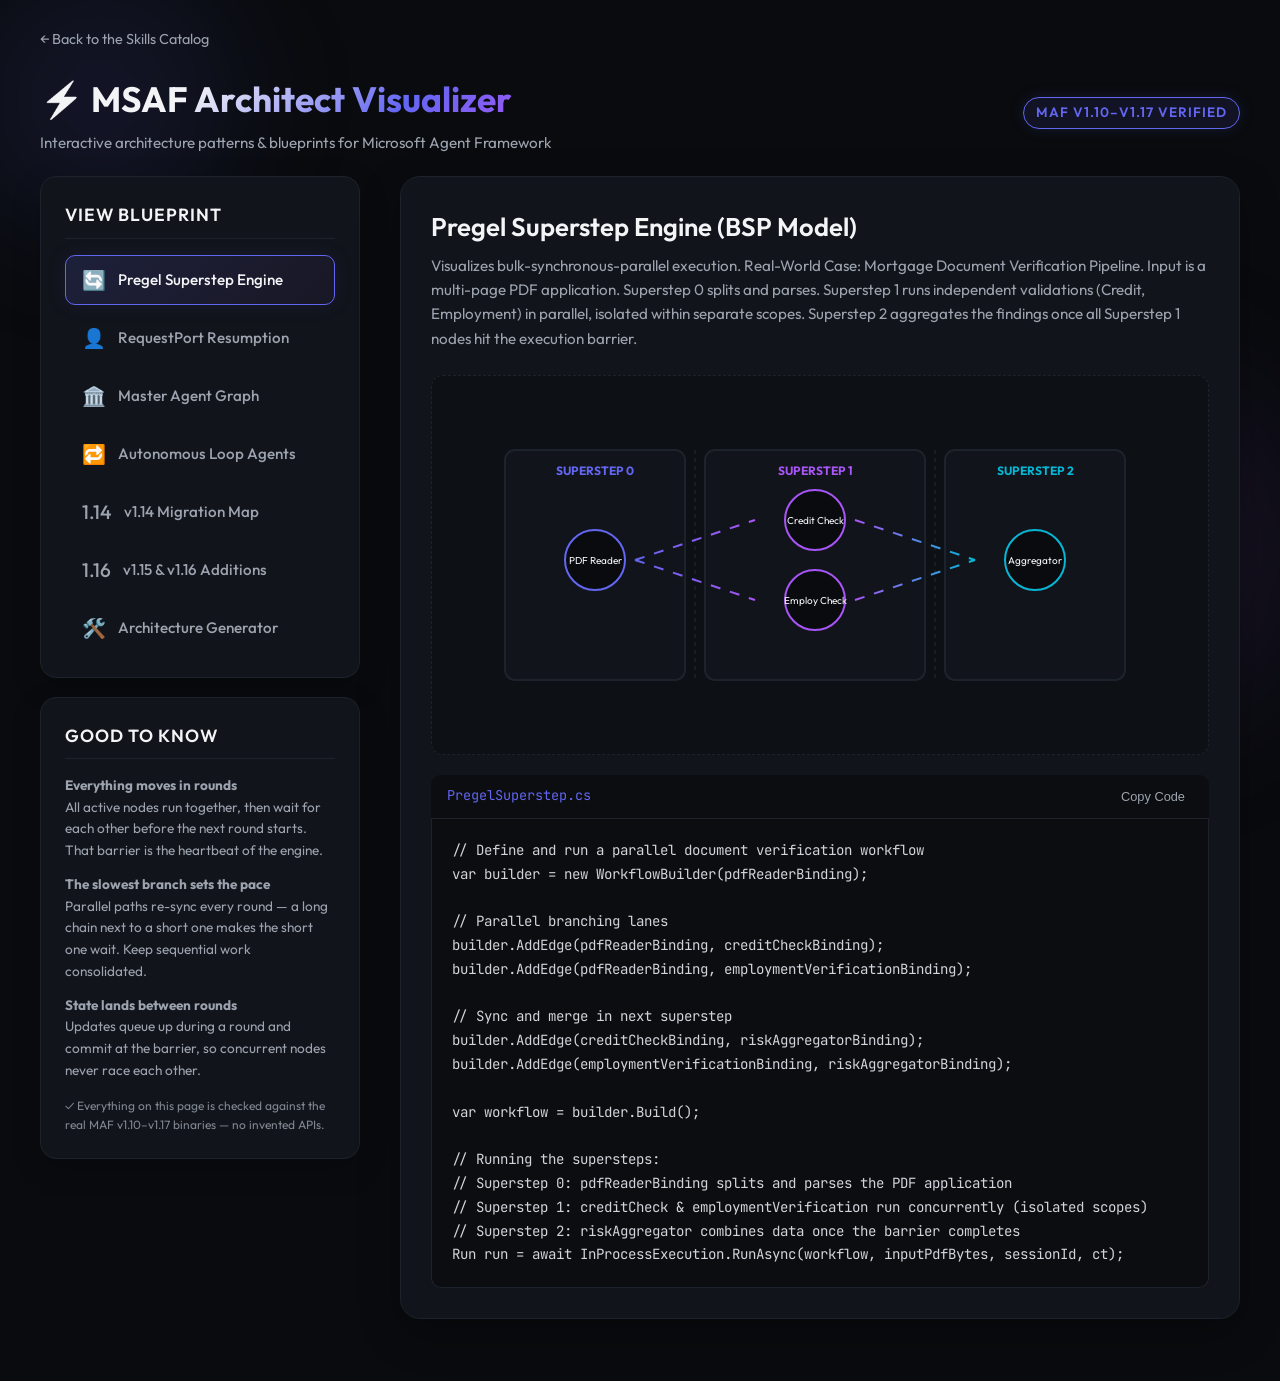
==== msaf-visualizer.html @ 435e3341 "fix(site): per-skill reference pages, orchestration blueprint, Pages fixes FIVE DEFECTS ON THE CATAL" ====
<!DOCTYPE html>
<html lang="en">
<head>
    <meta charset="UTF-8">
    <meta name="viewport" content="width=device-width, initial-scale=1.0">
    <title>MSAF Architect Visualizer (v1.17.0)</title>
    <link href="https://fonts.googleapis.com/css2?family=Outfit:wght@300;400;500;600;700&family=JetBrains+Mono:wght@400;500&display=swap" rel="stylesheet">
    <style>
        :root {
            --bg-dark: #090b0e;
            --bg-card: #11141a;
            --bg-border: #1d232c;
            --color-primary: #6366f1;
            --color-primary-glow: rgba(99, 102, 241, 0.15);
            --color-secondary: #a855f7;
            --color-secondary-glow: rgba(168, 85, 247, 0.15);
            --color-accent: #06b6d4;
            --color-accent-glow: rgba(6, 182, 212, 0.15);
            --color-success: #10b981;
            --color-warning: #f59e0b;
            --text-main: #f3f4f6;
            --text-muted: #9ca3af;
            --font-main: 'Outfit', sans-serif;
            --font-code: 'JetBrains Mono', monospace;
        }

        * {
            box-sizing: border-box;
            margin: 0;
            padding: 0;
        }

        body {
            background-color: var(--bg-dark);
            color: var(--text-main);
            font-family: var(--font-main);
            line-height: 1.6;
            overflow-x: hidden;
            padding-bottom: 80px;
        }

        /* Ambient Glow Backgrounds */
        .ambient-glow-1 {
            position: absolute;
            top: -100px;
            left: -100px;
            width: 400px;
            height: 400px;
            background: radial-gradient(circle, var(--color-primary-glow) 0%, transparent 70%);
            z-index: -1;
            filter: blur(50px);
        }

        .ambient-glow-2 {
            position: absolute;
            top: 300px;
            right: -100px;
            width: 500px;
            height: 500px;
            background: radial-gradient(circle, var(--color-secondary-glow) 0%, transparent 70%);
            z-index: -1;
            filter: blur(60px);
        }

        .back-link {
            display: block;
            max-width: 1400px;
            margin: 28px auto 0 auto;
            padding: 0 40px;
            color: var(--text-muted);
            text-decoration: none;
            font-size: 0.9rem;
            transition: color 0.2s ease;
        }
        .back-link:hover { color: var(--color-primary); }

        header {
            max-width: 1400px;
            margin: 20px auto 20px auto;
            padding: 0 40px;
            display: flex;
            justify-content: space-between;
            align-items: center;
        }

        .logo-group h1 {
            font-size: 2.2rem;
            font-weight: 700;
            background: linear-gradient(135deg, var(--text-main) 30%, var(--color-primary) 70%, var(--color-secondary) 100%);
            -webkit-background-clip: text;
            -webkit-text-fill-color: transparent;
            display: flex;
            align-items: center;
            gap: 12px;
        }

        .logo-group p {
            color: var(--text-muted);
            margin-top: 4px;
            font-size: 0.95rem;
        }

        .version-badge {
            background: rgba(99, 102, 241, 0.1);
            border: 1px solid var(--color-primary);
            color: var(--color-primary);
            padding: 4px 12px;
            border-radius: 99px;
            font-size: 0.85rem;
            font-weight: 600;
            text-transform: uppercase;
            letter-spacing: 1px;
            box-shadow: 0 0 15px var(--color-primary-glow);
        }

        main {
            max-width: 1400px;
            margin: 0 auto;
            padding: 0 40px;
            display: grid;
            grid-template-columns: 320px 1fr;
            gap: 40px;
        }

        /* Left Navigation Bar */
        .sidebar {
            display: flex;
            flex-direction: column;
            gap: 20px;
        }

        .nav-card {
            background: var(--bg-card);
            border: 1px solid var(--bg-border);
            border-radius: 16px;
            padding: 24px;
            box-shadow: 0 10px 30px rgba(0, 0, 0, 0.2);
            backdrop-filter: blur(12px);
        }

        .nav-card h3 {
            font-size: 1.1rem;
            font-weight: 600;
            margin-bottom: 16px;
            color: var(--text-main);
            text-transform: uppercase;
            letter-spacing: 1px;
            border-bottom: 1px solid var(--bg-border);
            padding-bottom: 8px;
        }

        .nav-list {
            list-style: none;
            display: flex;
            flex-direction: column;
            gap: 8px;
        }

        .nav-btn {
            width: 100%;
            background: transparent;
            border: 1px solid transparent;
            color: var(--text-muted);
            padding: 12px 16px;
            text-align: left;
            font-family: var(--font-main);
            font-size: 0.95rem;
            font-weight: 500;
            border-radius: 10px;
            cursor: pointer;
            transition: all 0.3s cubic-bezier(0.4, 0, 0.2, 1);
            display: flex;
            align-items: center;
            gap: 12px;
        }

        .nav-btn:hover {
            color: var(--text-main);
            background: rgba(255, 255, 255, 0.03);
            border-color: rgba(255, 255, 255, 0.05);
        }

        .nav-btn.active {
            color: var(--text-main);
            background: linear-gradient(135deg, var(--color-primary-glow) 0%, rgba(168, 85, 247, 0.05) 100%);
            border-color: var(--color-primary);
            box-shadow: 0 0 20px rgba(99, 102, 241, 0.1);
        }

        .nav-btn-icon {
            font-size: 1.2rem;
        }

        /* Right Content Area */
        .content-area {
            display: flex;
            flex-direction: column;
            gap: 30px;
        }

        .viewport-card {
            background: var(--bg-card);
            border: 1px solid var(--bg-border);
            border-radius: 20px;
            padding: 30px;
            box-shadow: 0 15px 40px rgba(0, 0, 0, 0.3);
            position: relative;
            min-height: 500px;
            display: flex;
            flex-direction: column;
            justify-content: space-between;
        }

        .viewport-header {
            margin-bottom: 24px;
        }

        .viewport-header h2 {
            font-size: 1.6rem;
            font-weight: 600;
            color: var(--text-main);
            margin-bottom: 6px;
        }

        .viewport-header p {
            color: var(--text-muted);
            font-size: 0.95rem;
        }

        /* Interactive Canvas */
        .diagram-container {
            background: rgba(0, 0, 0, 0.2);
            border: 1px dashed var(--bg-border);
            border-radius: 12px;
            padding: 40px;
            display: flex;
            justify-content: center;
            align-items: center;
            min-height: 380px;
            position: relative;
        }

        /* SVG Architecture Styling */
        svg {
            max-width: 100%;
            height: auto;
        }

        /* Micro-Animations & Glows */
        .node {
            cursor: pointer;
            transition: all 0.3s ease;
        }

        .node:hover {
            filter: drop-shadow(0px 0px 8px var(--glow-color));
            transform: scale(1.02);
        }

        .animated-line {
            stroke-dasharray: 10;
            animation: dash 30s linear infinite;
        }

        @keyframes dash {
            to {
                stroke-dashoffset: -1000;
            }
        }

        /* Split Code Panel */
        .code-split {
            display: grid;
            grid-template-columns: 1fr;
            gap: 20px;
            margin-top: 20px;
        }

        .code-header {
            display: flex;
            justify-content: space-between;
            align-items: center;
            background: #0b0d11;
            padding: 10px 16px;
            border-top-left-radius: 10px;
            border-top-right-radius: 10px;
            border-bottom: 1px solid var(--bg-border);
        }

        .code-title {
            font-family: var(--font-code);
            font-size: 0.85rem;
            color: var(--color-primary);
        }

        .copy-btn {
            background: transparent;
            border: none;
            color: var(--text-muted);
            font-size: 0.8rem;
            cursor: pointer;
            padding: 4px 8px;
            border-radius: 4px;
            transition: background 0.2s;
        }

        .copy-btn:hover {
            background: rgba(255,255,255,0.05);
            color: var(--text-main);
        }

        pre {
            background: #0b0d11;
            padding: 20px;
            border-bottom-left-radius: 10px;
            border-bottom-right-radius: 10px;
            overflow-x: auto;
            border: 1px solid var(--bg-border);
            border-top: none;
        }

        code {
            font-family: var(--font-code);
            font-size: 0.88rem;
            color: #d1d5db;
        }

        /* Interactive Blueprint Form */
        .blueprint-form {
            display: grid;
            grid-template-columns: repeat(auto-fit, minmax(220px, 1fr));
            gap: 20px;
            background: rgba(255, 255, 255, 0.01);
            border: 1px solid var(--bg-border);
            padding: 24px;
            border-radius: 14px;
            margin-bottom: 20px;
        }

        .form-group {
            display: flex;
            flex-direction: column;
            gap: 8px;
        }

        .form-group label {
            font-size: 0.85rem;
            font-weight: 600;
            color: var(--text-muted);
            text-transform: uppercase;
            letter-spacing: 0.5px;
        }

        .form-group select {
            background: var(--bg-dark);
            border: 1px solid var(--bg-border);
            color: var(--text-main);
            padding: 10px 14px;
            border-radius: 8px;
            font-family: var(--font-main);
            font-size: 0.95rem;
            cursor: pointer;
            outline: none;
            transition: border-color 0.2s;
        }

        .form-group select:focus {
            border-color: var(--color-primary);
        }

        .blueprint-output {
            background: #0b0d11;
            border: 1px solid var(--bg-border);
            border-radius: 12px;
            padding: 24px;
            margin-top: 20px;
        }

        .blueprint-output-header {
            display: flex;
            justify-content: space-between;
            align-items: center;
            border-bottom: 1px solid var(--bg-border);
            padding-bottom: 12px;
            margin-bottom: 16px;
        }

        .blueprint-output-header h4 {
            color: var(--color-accent);
            font-weight: 600;
        }

        .blueprint-bullets {
            list-style: none;
            display: flex;
            flex-direction: column;
            gap: 12px;
        }

        .blueprint-bullets li {
            position: relative;
            padding-left: 24px;
            color: var(--text-main);
            font-size: 0.95rem;
        }

        .blueprint-bullets li::before {
            content: "⚡";
            position: absolute;
            left: 0;
            color: var(--color-primary);
        }

        /* Node Description Modal Overlay */
        .node-overlay {
            position: absolute;
            bottom: 20px;
            left: 20px;
            right: 20px;
            background: rgba(17, 20, 26, 0.9);
            border: 1px solid var(--bg-border);
            border-radius: 10px;
            padding: 16px;
            backdrop-filter: blur(8px);
            opacity: 0;
            transform: translateY(10px);
            transition: all 0.3s cubic-bezier(0.4, 0, 0.2, 1);
            pointer-events: none;
        }

        .node-overlay.visible {
            opacity: 1;
            transform: translateY(0);
            pointer-events: all;
        }

        .node-overlay h4 {
            font-size: 0.95rem;
            color: var(--color-primary);
            margin-bottom: 4px;
            font-weight: 600;
        }

        .node-overlay p {
            font-size: 0.85rem;
            color: var(--text-muted);
        }
    </style>
</head>
<body>
    <div class="ambient-glow-1"></div>
    <div class="ambient-glow-2"></div>

    <a href="./index.html" class="back-link">← Back to the Skills Catalog</a>

    <header>
        <div class="logo-group">
            <h1>⚡ MSAF Architect Visualizer</h1>
            <p>Interactive architecture patterns & blueprints for Microsoft Agent Framework</p>
        </div>
        <div class="version-badge">MAF v1.10–v1.17 VERIFIED</div>
    </header>

    <main>
        <!-- Sidebar Navigation -->
        <div class="sidebar">
            <div class="nav-card">
                <h3>View Blueprint</h3>
                <ul class="nav-list">
                    <li>
                        <button class="nav-btn active" onclick="switchView('bsp', this)">
                            <span class="nav-btn-icon">🔄</span>
                            Pregel Superstep Engine
                        </button>
                    </li>
                    <li>
                        <button class="nav-btn" onclick="switchView('hitl', this)">
                            <span class="nav-btn-icon">👤</span>
                            RequestPort Resumption
                        </button>
                    </li>
                    <li>
                        <button class="nav-btn" onclick="switchView('multiagent', this)">
                            <span class="nav-btn-icon">🏛️</span>
                            Master Agent Graph
                        </button>
                    </li>
                    <li>
                        <button class="nav-btn" onclick="switchView('loops', this)">
                            <span class="nav-btn-icon">🔁</span>
                            Autonomous Loop Agents
                        </button>
                    </li>
                    <li>
                        <button class="nav-btn" onclick="switchView('v114', this)">
                            <span class="nav-btn-icon">1.14</span>
                            v1.14 Migration Map
                        </button>
                    </li>
                    <li>
                        <button class="nav-btn" onclick="switchView('v116', this)">
                            <span class="nav-btn-icon">1.16</span>
                            v1.15 &amp; v1.16 Additions
                        </button>
                    </li>
                    <li>
                        <button class="nav-btn" onclick="switchView('generator', this)">
                            <span class="nav-btn-icon">🛠️</span>
                            Architecture Generator
                        </button>
                    </li>
                </ul>
            </div>

            <div class="nav-card">
                <h3 id="principles-title">Good to Know</h3>
                <div id="principles-target" style="font-size: 0.85rem; color: var(--text-muted); display: flex; flex-direction: column; gap: 12px;">
                    <p><strong>Everything moves in rounds</strong><br>All active nodes run together, then wait for each other before the next round starts. That barrier is the heartbeat of the engine.</p>
                    <p><strong>The slowest branch sets the pace</strong><br>Parallel paths re-sync every round — a long chain next to a short one makes the short one wait. Keep sequential work consolidated.</p>
                    <p><strong>State lands between rounds</strong><br>Updates queue up during a round and commit at the barrier, so concurrent nodes never race each other.</p>
                </div>
                <p style="font-size: 0.75rem; color: var(--text-muted); margin-top: 14px; opacity: 0.8;">✓ Everything on this page is checked against the real MAF v1.10–v1.17 binaries — no invented APIs.</p>
            </div>
        </div>

        <!-- Main Content Viewport -->
        <div class="content-area">
            
            <!-- Dynamic Architecture View -->
            <div class="viewport-card">
                <!-- Section Header -->
                <div class="viewport-header">
                    <h2 id="view-title">Pregel Superstep Engine (BSP Model)</h2>
                    <p id="view-desc">Visualizing bulk-synchronous-parallel execution and step barriers in the MAF engine.</p>
                </div>

                <!-- Interactive SVG Canvas -->
                <div class="diagram-container">
                    <div id="diagram-target" style="width: 100%; display: flex; justify-content: center;">
                        <!-- SVG content will be injected dynamically -->
                    </div>

                    <!-- Overlay description panel for clicked nodes -->
                    <div id="node-info-overlay" class="node-overlay">
                        <h4 id="node-overlay-title">Node Title</h4>
                        <p id="node-overlay-desc">Select an architecture node in the diagram to inspect its execution properties, state rules, and API interfaces.</p>
                    </div>
                </div>

                <!-- Split Code Section -->
                <div class="code-split">
                    <div>
                        <div class="code-header">
                            <div class="code-title" id="code-panel-title">InProcessExecution.cs</div>
                            <button class="copy-btn" onclick="copyCode()">Copy Code</button>
                        </div>
                        <pre><code id="code-content">Loading...</code></pre>
                    </div>
                </div>
            </div>

        </div>
    </main>

    <script>
        // Database of views
        const views = {
            bsp: {
                title: "Pregel Superstep Engine (BSP Model)",
                principlesTitle: "Good to Know",
                principles: [
                    ["Everything moves in rounds", "All active nodes run together, then wait for each other before the next round starts. That barrier is the heartbeat of the engine."],
                    ["The slowest branch sets the pace", "Parallel paths re-sync every round — a long chain next to a short one makes the short one wait. Keep sequential work consolidated."],
                    ["State lands between rounds", "Updates queue up during a round and commit at the barrier, so concurrent nodes never race each other."]
                ],
                desc: "Visualizes bulk-synchronous-parallel execution. Real-World Case: Mortgage Document Verification Pipeline. Input is a multi-page PDF application. Superstep 0 splits and parses. Superstep 1 runs independent validations (Credit, Employment) in parallel, isolated within separate scopes. Superstep 2 aggregates the findings once all Superstep 1 nodes hit the execution barrier.",
                code: `// Define and run a parallel document verification workflow
var builder = new WorkflowBuilder(pdfReaderBinding);

// Parallel branching lanes
builder.AddEdge(pdfReaderBinding, creditCheckBinding);
builder.AddEdge(pdfReaderBinding, employmentVerificationBinding);

// Sync and merge in next superstep
builder.AddEdge(creditCheckBinding, riskAggregatorBinding);
builder.AddEdge(employmentVerificationBinding, riskAggregatorBinding);

var workflow = builder.Build();

// Running the supersteps:
// Superstep 0: pdfReaderBinding splits and parses the PDF application
// Superstep 1: creditCheck & employmentVerification run concurrently (isolated scopes)
// Superstep 2: riskAggregator combines data once the barrier completes
Run run = await InProcessExecution.RunAsync(workflow, inputPdfBytes, sessionId, ct);`,
                svg: `
<svg width="650" height="250" viewBox="0 0 650 250" fill="none" xmlns="http://www.w3.org/2000/svg">
    <!-- Superstep Columns -->
    <rect x="10" y="10" width="180" height="230" rx="10" fill="#11141a" stroke="#1d232c" stroke-width="2"/>
    <rect x="210" y="10" width="220" height="230" rx="10" fill="#11141a" stroke="#1d232c" stroke-width="2"/>
    <rect x="450" y="10" width="180" height="230" rx="10" fill="#11141a" stroke="#1d232c" stroke-width="2"/>
    
    <!-- Header Labels -->
    <text x="100" y="35" text-anchor="middle" fill="#6366f1" font-family="Outfit" font-size="12" font-weight="bold">SUPERSTEP 0</text>
    <text x="320" y="35" text-anchor="middle" fill="#a855f7" font-family="Outfit" font-size="12" font-weight="bold">SUPERSTEP 1</text>
    <text x="540" y="35" text-anchor="middle" fill="#06b6d4" font-family="Outfit" font-size="12" font-weight="bold">SUPERSTEP 2</text>
    
    <!-- Step Barriers (Sync lines) -->
    <line x1="200" y1="10" x2="200" y2="240" stroke="#1d232c" stroke-dasharray="4 4" stroke-width="1.5"/>
    <line x1="440" y1="10" x2="440" y2="240" stroke="#1d232c" stroke-dasharray="4 4" stroke-width="1.5"/>
    
    <!-- Paths / Edges -->
    <path class="animated-line" d="M 140 120 L 260 80" stroke="url(#gradient-primary)" stroke-width="2"/>
    <path class="animated-line" d="M 140 120 L 260 160" stroke="url(#gradient-primary)" stroke-width="2"/>
    <path class="animated-line" d="M 360 80 L 480 120" stroke="url(#gradient-secondary)" stroke-width="2"/>
    <path class="animated-line" d="M 360 160 L 480 120" stroke="url(#gradient-secondary)" stroke-width="2"/>

    <!-- Nodes -->
    <g class="node" style="--glow-color: #6366f1;" onclick="showNodeDetails('pdfReaderBinding (PDF Splitter)', 'Superstep 0: A single executor that parses the loan PDF application, splits the text sections, and queues targeted validation inputs for Superstep 1.')">
        <circle cx="100" cy="120" r="30" fill="#090b0e" stroke="#6366f1" stroke-width="2"/>
        <text x="100" y="124" fill="#f3f4f6" font-family="Outfit" font-size="10" text-anchor="middle">PDF Reader</text>
    </g>

    <g class="node" style="--glow-color: #a855f7;" onclick="showNodeDetails('creditCheckBinding (Credit Verification)', 'Superstep 1 (Parallel): Resolves applicant credit score, checks historical delinquencies, and stores findings in its isolated state scope.')">
        <circle cx="320" cy="80" r="30" fill="#090b0e" stroke="#a855f7" stroke-width="2"/>
        <text x="320" y="84" fill="#f3f4f6" font-family="Outfit" font-size="10" text-anchor="middle">Credit Check</text>
    </g>
    
    <g class="node" style="--glow-color: #a855f7;" onclick="showNodeDetails('employmentVerificationBinding (Employer Check)', 'Superstep 1 (Parallel): Runs concurrently with Credit Check. Queries employer database and income tax API, completely isolated from Credit state.')">
        <circle cx="320" cy="160" r="30" fill="#090b0e" stroke="#a855f7" stroke-width="2"/>
        <text x="320" y="164" fill="#f3f4f6" font-family="Outfit" font-size="10" text-anchor="middle">Employ Check</text>
    </g>

    <g class="node" style="--glow-color: #06b6d4;" onclick="showNodeDetails('riskAggregatorBinding (Risk Assessor)', 'Superstep 2: Gathering/sync node. Once both Credit and Employment tasks complete, it reads both scoped outputs to calculate a consolidated risk index.')">
        <circle cx="540" cy="120" r="30" fill="#090b0e" stroke="#06b6d4" stroke-width="2"/>
        <text x="540" y="124" fill="#f3f4f6" font-family="Outfit" font-size="10" text-anchor="middle">Aggregator</text>
    </g>
    
    <!-- Gradients -->
    <defs>
        <linearGradient id="gradient-primary" x1="140" y1="120" x2="260" y2="120" gradientUnits="userSpaceOnUse">
            <stop offset="0%" stop-color="#6366f1"/>
            <stop offset="100%" stop-color="#a855f7"/>
        </linearGradient>
        <linearGradient id="gradient-secondary" x1="360" y1="120" x2="480" y2="120" gradientUnits="userSpaceOnUse">
            <stop offset="0%" stop-color="#a855f7"/>
            <stop offset="100%" stop-color="#06b6d4"/>
        </linearGradient>
    </defs>
</svg>`
            },
            hitl: {
                title: "RequestPort HITL Resumption Cycle",
                principlesTitle: "Why This Is Safe",
                principles: [
                    ["Pause without polling", "The workflow stops itself at the port — no busy loops, no timers. It simply reports it is waiting for input."],
                    ["Humans can take their time", "The paused state can be checkpointed to storage, so an approval arriving days later — even after a restart — still resumes cleanly."],
                    ["Typed answers only", "The port declares its request and response types up front, so a malformed reply cannot slip into the workflow."]
                ],
                desc: "Shows the declarative Human-in-the-Loop pattern. Real-World Case: High-Value Underwriting Sign-off. The risk pipeline calculates risk automatically. If it exceeds a threshold, it halts at an 'underwriter-approval' port and writes a JSON checkpoint. The underwriter inspects the dashboard, enters override adjustment variables, and calls resume, completing the contract.",
                code: `// Declare underwriter port and bind to executor
var underwriterPort = RequestPort.Create<RiskReport, DecisionResponse>("underwriter-approval");
var underwriterBinding = ExecutorBindingExtensions.BindAsExecutor(underwriterPort, allowWrappedRequests: true);

// Run workflow until it hits the blocking port
Run run = await InProcessExecution.RunAsync(workflow, riskReport, sessionId, ct);
var status = await run.GetStatusAsync(ct);

if (status == RunStatus.PendingRequests)
{
    // Underwriter accesses dashboard UI and submits approval data
    var decision = new DecisionResponse { Approved = true, AdjustedRate = 4.25f };
    var response = ExternalRequest.Create(underwriterPort, decision, "request-id").CreateResponse(decision);

    // Resume workflow passing the response payload
    await run.ResumeAsync(new[] { response }, ct);
}`,
                svg: `
<svg width="650" height="250" viewBox="0 0 650 250" fill="none" xmlns="http://www.w3.org/2000/svg">
    <!-- Execution Path -->
    <path class="animated-line" d="M 80 120 H 220" stroke="#6366f1" stroke-width="2"/>
    <path class="animated-line" d="M 280 120 H 420" stroke="#f59e0b" stroke-width="2" stroke-dasharray="4 4"/>
    <path class="animated-line" d="M 480 120 H 580" stroke="#10b981" stroke-width="2"/>
    
    <!-- Resumption Loops -->
    <path d="M 250 90 C 250 30, 450 30, 450 90" stroke="#a855f7" stroke-width="1.5" stroke-dasharray="3 3"/>
    <path d="M 450 150 C 450 210, 250 210, 250 150" stroke="#06b6d4" stroke-width="1.5" stroke-dasharray="3 3"/>

    <!-- Nodes -->
    <g class="node" style="--glow-color: #6366f1;" onclick="showNodeDetails('Risk Assessment Run', 'Phase 1: Processes the inputs, runs background checks, and determines that the risk level requires human authorization.')">
        <rect x="30" y="90" width="100" height="60" rx="8" fill="#090b0e" stroke="#6366f1" stroke-width="2"/>
        <text x="80" y="124" fill="#f3f4f6" font-family="Outfit" font-size="10" text-anchor="middle">1. Assess Risk</text>
    </g>

    <g class="node" style="--glow-color: #f59e0b;" onclick="showNodeDetails('underwriterPort Boundary', 'Phase 2: Hits the declarative RequestPort, halts the BSP engine, sets status to PendingRequests, and writes the state bag to local disk.')">
        <rect x="220" y="90" width="100" height="60" rx="8" fill="#090b0e" stroke="#f59e0b" stroke-width="2"/>
        <text x="270" y="120" fill="#f3f4f6" font-family="Outfit" font-size="10" text-anchor="middle">2. RequestPort</text>
        <text x="270" y="136" fill="#f59e0b" font-family="Outfit" font-size="9" text-anchor="middle">Halted Checkpoint</text>
    </g>

    <g class="node" style="--glow-color: #a855f7;" onclick="showNodeDetails('Underwriter Decision Dashboard', 'Phase 3: The human underwriter views the report on their console, adds custom terms (e.g. rate adjustments), and generates an ExternalRequest.')">
        <rect x="400" y="90" width="100" height="60" rx="8" fill="#090b0e" stroke="#a855f7" stroke-width="2"/>
        <text x="450" y="120" fill="#f3f4f6" font-family="Outfit" font-size="10" text-anchor="middle">3. Human Review</text>
        <text x="450" y="136" fill="#a855f7" font-family="Outfit" font-size="9" text-anchor="middle">Inject Response</text>
    </g>

    <g class="node" style="--glow-color: #10b981;" onclick="showNodeDetails('run.ResumeAsync()', 'Phase 4: Restores execution context from disk, inserts the underwriter decision payload, and runs the final contract generation step.')">
        <rect x="550" y="90" width="80" height="60" rx="8" fill="#090b0e" stroke="#10b981" stroke-width="2"/>
        <text x="590" y="124" fill="#f3f4f6" font-family="Outfit" font-size="10" text-anchor="middle">4. Generate</text>
    </g>
</svg>`
            },
            multiagent: {
                title: "Master Multi-Agent Staged Graph",
                principlesTitle: "What to Notice",
                principles: [
                    ["Agents are just nodes", "LLM-powered agents plug into the same graph as plain code executors — one topology, mixed workers."],
                    ["Parallel where it is safe", "Independent reviews run side by side and merge before any decision. The engine keeps them in step automatically."],
                    ["A human gate before the exit", "Anything irreversible sits behind an approval port, so the graph can be fast AND accountable."]
                ],
                desc: "An enterprise-grade orchestration topology combining multiple AI Agents, parallel execution lanes, and human approval. Real-World Case: Commercial Contract Redlining Room. The Dispatcher routes a draft contract. The Legal Agent edits the text and the Compliance Agent checks legal bounds concurrently. A merger combines edits before general counsel review.",
                code: `// Create standard conversational agents
var legalAgent = new ChatClientAgent(chatClient, "You edit text for legal compliance.", "legal", ...);
var complianceAgent = new ChatClientAgent(chatClient, "You audit legal liabilities.", "compliance", ...);

// Bind agents as executors inside the workflow graph
var legalBinding = new AIAgentBinding(legalAgent, new AIAgentHostOptions { ForwardIncomingMessages = true });
var complianceBinding = new AIAgentBinding(complianceAgent, new AIAgentHostOptions { ForwardIncomingMessages = true });

// Setup workflow graph with General Counsel approval port
var counselPort = RequestPort.Create<ContractRedline, CounselApproval>("general-counsel-approval");
var counselBinding = ExecutorBindingExtensions.BindAsExecutor(counselPort, allowWrappedRequests: true);

var workflow = new WorkflowBuilder(dispatcherBinding)
    .AddFanOutEdge(dispatcherBinding, new[] { legalBinding, complianceBinding })
    .AddEdge(legalBinding, redlineMergerBinding)
    .AddEdge(complianceBinding, redlineMergerBinding)
    .AddEdge(redlineMergerBinding, counselBinding)
    .WithOutputFrom(counselBinding)
    .Build();`,
                svg: `
<svg width="650" height="250" viewBox="0 0 650 250" fill="none" xmlns="http://www.w3.org/2000/svg">
    <!-- Path lines -->
    <path class="animated-line" d="M 120 120 L 220 80" stroke="#6366f1" stroke-width="1.5"/>
    <path class="animated-line" d="M 120 120 L 220 160" stroke="#6366f1" stroke-width="1.5"/>
    <path class="animated-line" d="M 300 80 L 400 120" stroke="#a855f7" stroke-width="1.5"/>
    <path class="animated-line" d="M 300 160 L 400 120" stroke="#a855f7" stroke-width="1.5"/>
    <path class="animated-line" d="M 460 120 H 540" stroke="#f59e0b" stroke-width="1.5"/>

    <!-- Nodes -->
    <g class="node" style="--glow-color: #6366f1;" onclick="showNodeDetails('Contract Dispatcher (AIAgentBinding)', 'Conversational router. Interprets contract directives, configures session bags, and dispatches sub-agreements to parallel drafting agents.')">
        <rect x="20" y="90" width="100" height="60" rx="8" fill="#090b0e" stroke="#6366f1" stroke-width="2"/>
        <text x="70" y="124" fill="#f3f4f6" font-family="Outfit" font-size="10" text-anchor="middle">Dispatcher Agent</text>
    </g>

    <g class="node" style="--glow-color: #a855f7;" onclick="showNodeDetails('Legal Drafting Agent (AIAgentBinding)', 'Conversational LLM Agent. Edits the contract body text, adds standard clauses, and appends redlines inside its session bag history.')">
        <rect x="200" y="50" width="100" height="60" rx="8" fill="#090b0e" stroke="#a855f7" stroke-width="2"/>
        <text x="250" y="84" fill="#f3f4f6" font-family="Outfit" font-size="10" text-anchor="middle">Legal Agent</text>
    </g>

    <g class="node" style="--glow-color: #a855f7;" onclick="showNodeDetails('Compliance Auditing Agent (AIAgentBinding)', 'Conversational LLM Agent. Audits drafts for liability exposure and verifies indemnity clauses concurrently with Legal Agent.')">
        <rect x="200" y="130" width="100" height="60" rx="8" fill="#090b0e" stroke="#a855f7" stroke-width="2"/>
        <text x="250" y="164" fill="#f3f4f6" font-family="Outfit" font-size="10" text-anchor="middle">Compliance Agent</text>
    </g>

    <g class="node" style="--glow-color: #06b6d4;" onclick="showNodeDetails('Redline Merger (Executor)', 'A custom non-agent C# executor. Combines the edits and compliance redlines into a unified markup, saving a checkpoint state.')">
        <rect x="380" y="90" width="90" height="60" rx="8" fill="#090b0e" stroke="#06b6d4" stroke-width="2"/>
        <text x="425" y="124" fill="#f3f4f6" font-family="Outfit" font-size="10" text-anchor="middle">Redline Merger</text>
    </g>

    <g class="node" style="--glow-color: #f59e0b;" onclick="showNodeDetails('General Counsel Port (RequestPort)', 'Human gate. Halts the execution graph, presenting the merged redlines on the General Counsel dashboard for final sign-off before signing.')">
        <polygon points="580,90 620,120 580,150 540,120" fill="#090b0e" stroke="#f59e0b" stroke-width="2"/>
        <text x="580" y="124" fill="#f3f4f6" font-family="Outfit" font-size="9" text-anchor="middle">Counsel Port</text>
    </g>
</svg>`
            },
            loops: {
                title: "Autonomous Loop Agents (LoopAgent + Evaluators)",
                principlesTitle: "The Idea in Short",
                principles: [
                    ["Try, judge, retry", "The agent does the work; evaluators decide whether it is really done. If not, their feedback goes into the next attempt."],
                    ["There is always a brake", "MaxIterations caps every loop — no runaway retries, no surprise bills."],
                    ["Preview status", "This family is marked experimental by Microsoft (diagnostic MAAI001). Use it deliberately and pin your package version."]
                ],
                desc: "The agent-layer autonomy toolkit (available since v1.11). LoopAgent wraps any AIAgent and re-invokes it until a LoopEvaluator rules the task complete or MaxIterations is reached; evaluator feedback is injected into the next iteration. Built-in evaluators: AIJudgeLoopEvaluator (LLM-as-judge with criteria), CompletionMarkerLoopEvaluator (sentinel string), TodoCompletionLoopEvaluator, DelegateLoopEvaluator (custom lambda), and BackgroundTaskCompletionLoopEvaluator (v1.12). Note: this family is marked experimental -- suppress diagnostic MAAI001 to compile. Every signature below is compile-verified against the pinned packages.",
                code: `// Experimental family: add <NoWarn>$(NoWarn);MAAI001</NoWarn> to the project
var judgeEval = new AIJudgeLoopEvaluator(judgeChatClient, new AIJudgeLoopEvaluatorOptions
{
    Instructions = "Judge task completion strictly.",
    Criteria = new[] { "All requirements addressed", "No TODOs left" },
    FeedbackMessageTemplate = "Not done: {0}"
});
var markerEval = new CompletionMarkerLoopEvaluator("<<DONE>>", new CompletionMarkerLoopEvaluatorOptions());
var lambdaEval = new DelegateLoopEvaluator((ctx, ct) =>
    new ValueTask<LoopEvaluation>(ctx.Iteration >= 5
        ? LoopEvaluation.Stop()
        : LoopEvaluation.Continue("keep going")));

var loopAgent = new LoopAgent(
    workerAgent,
    new LoopEvaluator[] { judgeEval, markerEval, lambdaEval },
    new LoopAgentOptions { MaxIterations = 8, NonStreamingReturnsLastResponseOnly = true },
    loggerFactory);

// loopAgent is itself an AIAgent: run it directly, or drop it into a
// workflow graph via AIAgentBinding like any other agent node.`,
                svg: `
<svg width="650" height="250" viewBox="0 0 650 250" fill="none" xmlns="http://www.w3.org/2000/svg">
    <!-- Forward path -->
    <path class="animated-line" d="M 130 120 H 240" stroke="#6366f1" stroke-width="2"/>
    <path class="animated-line" d="M 360 120 H 460" stroke="#f59e0b" stroke-width="2"/>
    <!-- Feedback loop -->
    <path d="M 500 90 C 500 25, 90 25, 90 90" stroke="#a855f7" stroke-width="1.5" stroke-dasharray="4 4"/>
    <text x="295" y="45" fill="#a855f7" font-family="Outfit" font-size="9" text-anchor="middle">Continue(feedback) -> next iteration</text>
    <!-- Stop path -->
    <path class="animated-line" d="M 540 150 C 540 190, 580 200, 610 200" stroke="#10b981" stroke-width="2"/>

    <g class="node" style="--glow-color: #6366f1;" onclick="showNodeDetails('Worker AIAgent', 'Any AIAgent (e.g. a ChatClientAgent). LoopAgent derives from DelegatingAIAgent and wraps it; each iteration re-invokes the worker with accumulated evaluator feedback.')">
        <rect x="30" y="90" width="100" height="60" rx="8" fill="#090b0e" stroke="#6366f1" stroke-width="2"/>
        <text x="80" y="118" fill="#f3f4f6" font-family="Outfit" font-size="10" text-anchor="middle">Worker Agent</text>
        <text x="80" y="134" fill="#6366f1" font-family="Outfit" font-size="9" text-anchor="middle">iteration N</text>
    </g>

    <g class="node" style="--glow-color: #f59e0b;" onclick="showNodeDetails('LoopContext', 'Carries Iteration, LastResponse, InitialMessages, Feedback and the AgentSession into each evaluator. Evaluators inspect it to decide whether the task is truly finished.')">
        <rect x="240" y="90" width="120" height="60" rx="8" fill="#090b0e" stroke="#f59e0b" stroke-width="2"/>
        <text x="300" y="118" fill="#f3f4f6" font-family="Outfit" font-size="10" text-anchor="middle">LoopContext</text>
        <text x="300" y="134" fill="#f59e0b" font-family="Outfit" font-size="9" text-anchor="middle">response + state</text>
    </g>

    <g class="node" style="--glow-color: #a855f7;" onclick="showNodeDetails('LoopEvaluator chain', 'AIJudge / CompletionMarker / TodoCompletion / Delegate / BackgroundTask (v1.12) evaluators return LoopEvaluation.Stop(), Continue(feedback) or ContinueWithMessages(...).')">
        <rect x="460" y="90" width="120" height="60" rx="8" fill="#090b0e" stroke="#a855f7" stroke-width="2"/>
        <text x="520" y="118" fill="#f3f4f6" font-family="Outfit" font-size="10" text-anchor="middle">Evaluators</text>
        <text x="520" y="134" fill="#a855f7" font-family="Outfit" font-size="9" text-anchor="middle">Stop / Continue</text>
    </g>

    <g class="node" style="--glow-color: #10b981;" onclick="showNodeDetails('LoopEvaluation.Stop()', 'When an evaluator rules the task complete (or MaxIterations is hit), the loop ends and the final AgentResponse is returned to the caller.')">
        <rect x="590" y="170" width="50" height="60" rx="8" fill="#090b0e" stroke="#10b981" stroke-width="2"/>
        <text x="615" y="204" fill="#f3f4f6" font-family="Outfit" font-size="10" text-anchor="middle">Done</text>
    </g>
</svg>`
            },
            v114: {
                title: "MAF v1.14 Agent-Layer Migration Map",
                principlesTitle: "What Actually Changed",
                principles: [
                    ["Workflows stayed stable", "Microsoft.Agents.AI.Workflows and Microsoft.Agents.AI.Abstractions are byte-identical to v1.13. Existing executor, edge, HITL, state, checkpoint, and streaming patterns carry forward."],
                    ["State access became async", "Agent modes and message injection now use async methods with cancellation tokens. Replace the removed synchronous calls instead of wrapping them in Task.Run."],
                    ["Approval policy sees full context", "Auto-approval rules now receive ToolAutoApprovalRuleContext, including the call, agent, session, request messages, and run options."],
                    ["Approval middleware was renamed", "Use approval-not-required bypass and approval-response binding. The builder extensions require ILoggerFactory; the ChatClientAgentOptions switches are opt-out flags."]
                ],
                desc: "The v1.14 breaking surface is concentrated in Microsoft.Agents.AI. This map shows the compile-verified replacements for agent modes, message injection, contextual tool approval, and approval middleware; the Workflows graph model is unchanged.",
                code: `// Microsoft.Agents.AI 1.14.0
using Microsoft.Agents.AI;
using Microsoft.Extensions.AI;

var mode = new AgentModeProviderOptions.AgentMode(
    "review",
    "Review the proposed change and report concrete defects.");

using var modeProvider = new AgentModeProvider(new AgentModeProviderOptions
{
    Modes = new[] { mode },
    DefaultMode = "review"
});

await modeProvider.SetModeAsync(session, "review", cancellationToken);
string currentMode = await modeProvider.GetModeAsync(session, cancellationToken);

var approvalOptions = new ToolApprovalAgentOptions
{
    AutoApprovalRules = new Func<ToolAutoApprovalRuleContext, ValueTask<bool>>[]
    {
        context => new ValueTask<bool>(
            context.FunctionCallContent.Name == "read_file" &&
            context.RequestMessages.Count > 0)
    }
};

await injectingClient.EnqueueMessagesAsync(session, messages, cancellationToken);
IReadOnlyList<ChatMessage> pending =
    await injectingClient.GetPendingMessagesAsync(session, cancellationToken);

ChatClientBuilder builder = chatClient.AsBuilder()
    .UseApprovalNotRequiredFunctionBypassing(loggerFactory)
    .UseApprovalResponseBinding(loggerFactory);`,
                svg: `
<svg width="650" height="270" viewBox="0 0 650 270" fill="none" xmlns="http://www.w3.org/2000/svg">
    <path class="animated-line" d="M 175 78 H 245" stroke="#6366f1" stroke-width="2"/>
    <path class="animated-line" d="M 405 78 H 475" stroke="#10b981" stroke-width="2"/>
    <path class="animated-line" d="M 325 112 V 170" stroke="#f59e0b" stroke-width="2"/>

    <g class="node" style="--glow-color: #6366f1;" onclick="showNodeDetails('Async agent modes', 'AgentModeProviderOptions.AgentMode now stores Instructions. AgentModeProvider implements IDisposable, and mode reads and writes use GetModeAsync and SetModeAsync with cancellation tokens.')">
        <rect x="25" y="45" width="150" height="66" rx="9" fill="#090b0e" stroke="#6366f1" stroke-width="2"/>
        <text x="100" y="73" fill="#f3f4f6" font-family="Outfit" font-size="11" text-anchor="middle">Agent Modes</text>
        <text x="100" y="92" fill="#6366f1" font-family="Outfit" font-size="9" text-anchor="middle">Get/SetModeAsync</text>
    </g>

    <g class="node" style="--glow-color: #a855f7;" onclick="showNodeDetails('Contextual auto-approval', 'Rules now receive ToolAutoApprovalRuleContext rather than FunctionCallContent directly. Inspect FunctionCallContent plus trusted agent, session, request-message, and run-option context.')">
        <rect x="245" y="45" width="160" height="66" rx="9" fill="#090b0e" stroke="#a855f7" stroke-width="2"/>
        <text x="325" y="73" fill="#f3f4f6" font-family="Outfit" font-size="11" text-anchor="middle">Tool Approval</text>
        <text x="325" y="92" fill="#a855f7" font-family="Outfit" font-size="9" text-anchor="middle">RuleContext</text>
    </g>

    <g class="node" style="--glow-color: #10b981;" onclick="showNodeDetails('Async message injection', 'EnqueueMessagesAsync and GetPendingMessagesAsync replace the removed synchronous methods and both accept CancellationToken.')">
        <rect x="475" y="45" width="150" height="66" rx="9" fill="#090b0e" stroke="#10b981" stroke-width="2"/>
        <text x="550" y="73" fill="#f3f4f6" font-family="Outfit" font-size="11" text-anchor="middle">Message Injection</text>
        <text x="550" y="92" fill="#10b981" font-family="Outfit" font-size="9" text-anchor="middle">Async + cancellation</text>
    </g>

    <g class="node" style="--glow-color: #f59e0b;" onclick="showNodeDetails('Approval middleware', 'UseApprovalNotRequiredFunctionBypassing and UseApprovalResponseBinding replace the old bypass surface. Both builder extensions require ILoggerFactory; ChatClientAgentOptions exposes matching Disable opt-out flags.')">
        <rect x="205" y="170" width="240" height="70" rx="9" fill="#090b0e" stroke="#f59e0b" stroke-width="2"/>
        <text x="325" y="199" fill="#f3f4f6" font-family="Outfit" font-size="11" text-anchor="middle">Approval Middleware</text>
        <text x="325" y="219" fill="#f59e0b" font-family="Outfit" font-size="9" text-anchor="middle">bypass + response binding</text>
    </g>

    <text x="325" y="258" fill="#6b7280" font-family="Outfit" font-size="9" text-anchor="middle">Workflows and Abstractions: no public API delta from v1.13</text>
</svg>`
            },
            v116: {
                title: "MAF v1.15 & v1.16 Workflows Additions",
                principlesTitle: "What Actually Changed",
                principles: [
                    ["Nothing broke", "Both releases are purely additive by mechanical surface diff. No type, member, or signature was removed or renamed, so v1.14 code compiles unchanged on v1.16."],
                    ["v1.15: find the latest checkpoint", "CheckpointManager.GetLatestCheckpointAsync(sessionId, cancellationToken) resolves a session's most recent checkpoint. The token is optional and the return is NULLABLE -- a session with no checkpoints yields null. It resolves identity, not compatibility -- still validate before resuming."],
                    ["v1.15: choose stream behavior at a human request", "WatchStreamAsync(blockOnPendingRequest, cancellationToken) makes parking-vs-yielding at a pending request an explicit hosting decision. The v1.13 single-token overload still works."],
                    ["v1.16: Magentic prompts are customizable", "MagenticPromptOverrides supplies seven init-only prompt slots, MagenticDefaultPrompts exposes each shipped default, and the builder gains WithPromptOverrides and WithResponseLanguage."],
                    ["v1.16 is experimental", "The whole prompt surface raises MAAI001 as a compile ERROR until suppressed. The pre-existing MagenticWorkflowBuilder methods are not gated. Treat it as subject to change."]
                ],
                desc: "v1.15 and v1.16 move the Workflows layer again after four stable releases -- both additive. v1.17 then changes nothing at all: its public surface is byte-identical to v1.16 by mechanical diff. This map shows the compile-verified new members: checkpoint lookup, pending-request stream control, and the experimental Magentic prompt surface.",
                code: `// Microsoft.Agents.AI.Workflows 1.16.0
// Requires <NoWarn>$(NoWarn);MAAI001</NoWarn> for the Magentic prompt surface.
using Microsoft.Agents.AI;
using Microsoft.Agents.AI.Workflows;
using Microsoft.Agents.AI.Workflows.Checkpointing;

// --- v1.15: resolve a session's most recent checkpoint (token is optional) ---
CheckpointInfo? latest = await manager.GetLatestCheckpointAsync(sessionId, cancellationToken);
if (latest is null) { /* session never checkpointed -- start fresh, do not resume */ }

// --- v1.15: decide what the stream does at a pending human request ---
await foreach (WorkflowEvent evt in run.WatchStreamAsync(blockOnPendingRequest: false, cancellationToken))
{
    // handle evt; the host regains control instead of parking on the request
}

// --- v1.16: customize the Magentic manager's prompts (init-only properties) ---
Workflow workflow = new MagenticWorkflowBuilder(managerAgent)
    .AddParticipants(participants)
    .WithPromptOverrides(new MagenticPromptOverrides
    {
        ProgressLedgerPrompt = MagenticDefaultPrompts.ProgressLedgerPrompt + "\\nAlso list blockers.",
        FinalAnswerPrompt    = "Answer as a short executive summary."
    })
    .WithResponseLanguage("French")
    .WithMaxRounds(10)
    .Build();`,
                svg: `
<svg width="650" height="270" viewBox="0 0 650 270" fill="none" xmlns="http://www.w3.org/2000/svg">
    <path class="animated-line" d="M 175 78 H 245" stroke="#6366f1" stroke-width="2"/>
    <path class="animated-line" d="M 325 112 V 168" stroke="#f59e0b" stroke-width="2"/>

    <g class="node" style="--glow-color: #6366f1;" onclick="showNodeDetails('Latest checkpoint (v1.15)', 'CheckpointManager.GetLatestCheckpointAsync(sessionId, cancellationToken) returns the session most recent CheckpointInfo, or NULL when the session has never checkpointed. Declare it CheckpointInfo? and branch. The cancellation token is optional. It answers where did this session get to, not whether the checkpoint is still compatible.')">
        <rect x="25" y="45" width="150" height="66" rx="9" fill="#090b0e" stroke="#6366f1" stroke-width="2"/>
        <text x="100" y="73" fill="#f3f4f6" font-family="Outfit" font-size="11" text-anchor="middle">Checkpoint Lookup</text>
        <text x="100" y="92" fill="#6366f1" font-family="Outfit" font-size="9" text-anchor="middle">v1.15 · GetLatest…</text>
    </g>

    <g class="node" style="--glow-color: #10b981;" onclick="showNodeDetails('Pending-request streaming (v1.15)', 'WatchStreamAsync(blockOnPendingRequest, cancellationToken) lets the host choose whether the event stream parks at a pending human request or yields control. Pass false in request handlers and queue workers.')">
        <rect x="245" y="45" width="160" height="66" rx="9" fill="#090b0e" stroke="#10b981" stroke-width="2"/>
        <text x="325" y="73" fill="#f3f4f6" font-family="Outfit" font-size="11" text-anchor="middle">Stream Control</text>
        <text x="325" y="92" fill="#10b981" font-family="Outfit" font-size="9" text-anchor="middle">v1.15 · blockOnPendingRequest</text>
    </g>

    <g class="node" style="--glow-color: #a855f7;" onclick="showNodeDetails('Magentic prompt overrides (v1.16)', 'MagenticPromptOverrides has seven init-only slots: TaskLedgerFactsPrompt, TaskLedgerPlanPrompt, TaskLedgerFullPrompt, TaskLedgerFactsUpdatePrompt, TaskLedgerPlanUpdatePrompt, ProgressLedgerPrompt and FinalAnswerPrompt. MagenticDefaultPrompts exposes each shipped default.')">
        <rect x="475" y="45" width="150" height="66" rx="9" fill="#090b0e" stroke="#a855f7" stroke-width="2"/>
        <text x="550" y="73" fill="#f3f4f6" font-family="Outfit" font-size="11" text-anchor="middle">Magentic Prompts</text>
        <text x="550" y="92" fill="#a855f7" font-family="Outfit" font-size="9" text-anchor="middle">v1.16 · 7 init-only slots</text>
    </g>

    <g class="node" style="--glow-color: #f59e0b;" onclick="showNodeDetails('MAAI001 gate', 'MagenticPromptOverrides, MagenticDefaultPrompts, WithPromptOverrides and WithResponseLanguage are marked experimental and raise MAAI001 as a compile ERROR. Add NoWarn MAAI001 to build. The pre-existing MagenticWorkflowBuilder methods are not gated.')">
        <rect x="205" y="168" width="240" height="70" rx="9" fill="#090b0e" stroke="#f59e0b" stroke-width="2"/>
        <text x="325" y="197" fill="#f3f4f6" font-family="Outfit" font-size="11" text-anchor="middle">⚗️ MAAI001 — experimental</text>
        <text x="325" y="217" fill="#f59e0b" font-family="Outfit" font-size="9" text-anchor="middle">compile error until suppressed</text>
    </g>

    <text x="325" y="258" fill="#6b7280" font-family="Outfit" font-size="9" text-anchor="middle">Both releases are purely additive — v1.14 code compiles unchanged</text>
</svg>`
            },
            generator: {
                title: "MSAF Architecture Blueprint Generator",
                principlesTitle: "About This Tool",
                principles: [
                    ["Describe, get a program", "Pick your topology, persistence, and human-in-the-loop options and get a complete single-file C# program back — not a fragment."],
                    ["Only real building blocks", "Every identifier is verified against the actual MAF v1.17.0 DLLs, and every generated program is compile-tested against the pinned packages — no invented APIs, no ... placeholders."],
                    ["Compiles as-is", "Output is one ordered program: top-level statements first, then the executor / message / store types it needs. Paste it into a project referencing the MAF package and it builds."]
                ],
                desc: "Choose your topology, persistence, and human-in-the-loop options to generate a complete, copy-paste-ready single-file C# program — every variable declared, verified against the MAF v1.17.0 binaries.",
                code: `// Set choices on the questionnaire above to generate code...`,
                htmlContent: `
                <div class="blueprint-form">
                    <div class="form-group">
                        <label for="flow-type">Execution Topology</label>
                        <select id="flow-type" onchange="generateBlueprint()">
                            <option value="seq">Sequential Chain (Linear)</option>
                            <option value="parallel">Parallel Fan-out (Pregel BSP)</option>
                            <option value="orchestrate">Agent Orchestration (AgentWorkflowBuilder)</option>
                            <option value="agent">Multi-Agent Graph (hand-wired)</option>
                        </select>
                    </div>
                    <div class="form-group">
                        <label for="state-type">Persistence Model</label>
                        <select id="state-type" onchange="generateBlueprint()">
                            <option value="none">Transient (In-Memory State)</option>
                            <option value="scoped">Scoped Checkpoints (JSON File)</option>
                            <option value="db">Custom Store (Database / Redis)</option>
                        </select>
                    </div>
                    <div class="form-group">
                        <label for="hitl-type">Human Intervention</label>
                        <select id="hitl-type" onchange="generateBlueprint()">
                            <option value="no">Automated (No Human Input)</option>
                            <option value="yes">Declarative Gate (RequestPort)</option>
                        </select>
                    </div>
                </div>

                <div class="blueprint-output">
                    <div class="blueprint-output-header">
                        <h4 id="blueprint-title">Recommended Blueprint: Sequential Pipeline</h4>
                        <span class="version-badge" style="font-size: 0.75rem;">MAF v1.17.0 Blueprint</span>
                    </div>
                    <ul class="blueprint-bullets" id="blueprint-rules">
                        <li>Linear executors connected via simple <code>builder.AddEdge()</code> routes.</li>
                        <li>Transient execution with default in-memory state engines.</li>
                        <li>Automated superstep progression without halt conditions.</li>
                    </ul>
                </div>
                `
            }
        };

        let activeView = 'bsp';

        function switchView(viewKey, btnEl = null) {
            // Update active state on buttons
            document.querySelectorAll('.nav-btn').forEach(btn => btn.classList.remove('active'));
            
            let activeBtn = btnEl;
            if (!activeBtn) {
                activeBtn = Array.from(document.querySelectorAll('.nav-btn')).find(btn => btn.getAttribute('onclick').includes(`'${viewKey}'`));
            }
            if (activeBtn) {
                activeBtn.classList.add('active');
            }

            activeView = viewKey;
            const viewData = views[viewKey];

            // Update DOM texts
            document.getElementById('view-title').textContent = viewData.title;
            document.getElementById('view-desc').textContent = viewData.desc;

            // Contextual sidebar notes (swap with the active view)
            if (viewData.principles) {
                document.getElementById('principles-title').textContent = viewData.principlesTitle || 'Good to Know';
                document.getElementById('principles-target').innerHTML = viewData.principles
                    .map(p => '<p><strong>' + p[0] + '</strong><br>' + p[1] + '</p>')
                    .join('');
            }

            const target = document.getElementById('diagram-target');
            const overlay = document.getElementById('node-info-overlay');
            overlay.classList.remove('visible');

            if (viewKey === 'generator') {
                target.innerHTML = viewData.htmlContent;
                // Run generator logic immediately
                setTimeout(generateBlueprint, 50);
            } else {
                target.innerHTML = viewData.svg;
                document.getElementById('code-panel-title').textContent = viewKey === 'bsp' ? 'PregelSuperstep.cs' : viewKey === 'hitl' ? 'HitlResumption.cs' : viewKey === 'loops' ? 'LoopAgent.cs' : viewKey === 'v114' ? 'Maf114Migration.cs' : 'MultiAgentWorkflow.cs';
                document.getElementById('code-content').textContent = viewData.code;
            }
        }

        function showNodeDetails(name, description) {
            const overlay = document.getElementById('node-info-overlay');
            document.getElementById('node-overlay-title').textContent = name;
            document.getElementById('node-overlay-desc').textContent = description;
            overlay.classList.add('visible');
        }

        function copyCode() {
            const text = document.getElementById('code-content').textContent;
            navigator.clipboard.writeText(text).then(() => {
                alert("Code copied to clipboard!");
            });
        }

        // Blueprint Generator Rules Database
        function generateBlueprint() {
            if (activeView !== 'generator') return;

            const flow = document.getElementById('flow-type').value;
            const state = document.getElementById('state-type').value;
            const hitl = document.getElementById('hitl-type').value;

            const title = document.getElementById('blueprint-title');
            const rules = document.getElementById('blueprint-rules');
            const codeBox = document.getElementById('code-content');

            // Compose ONE coherent, compilable program per selection. Ordering is
            // enforced (top-level statements first, type declarations last) and every
            // building block is verified against the MAF v1.17.0 DLL surface.
            const usings = new Set([
                "using System;",
                "using System.Threading;",
                "using System.Threading.Tasks;",
                "using Microsoft.Agents.AI.Workflows;"
            ]);
            const body = [];   // top-level statements
            const types = [];  // type declarations, emitted after every statement
            const ruleItems = [];
            let prebuilt = false;   // orchestration builders return a finished Workflow
            let titleText = "";

            body.push("CancellationToken ct = CancellationToken.None;");
            body.push("string sessionId = Guid.NewGuid().ToString();");

            let firstNode, lastNode, lastType;

            // ---- 1. Execution topology ----
            if (flow === 'seq') {
                titleText = "Sequential Chain";
                firstNode = "intake"; lastNode = "finalize"; lastType = "FinalDoc";
                ruleItems.push("Two <code>Executor&lt;TInput,TOutput&gt;</code> nodes wired linearly with <code>AddEdge</code>.");
                ruleItems.push("Executors are wrapped with the instance overload <code>BindExecutor(new XExecutor())</code>.");
                body.push("");
                body.push("// -- Sequential chain: Intake -> Finalize --");
                body.push("var intake   = ExecutorBindingExtensions.BindExecutor(new IntakeExecutor());");
                body.push("var finalize = ExecutorBindingExtensions.BindExecutor(new FinalizeExecutor());");
                body.push('string input = "raw intake payload";');
                types.push(
`public sealed record DraftDoc(string Text);
public sealed record FinalDoc(string Text);

public sealed class IntakeExecutor : Executor<string, DraftDoc>
{
    public IntakeExecutor() : base("intake") { }
    public override ValueTask<DraftDoc> HandleAsync(string message, IWorkflowContext context, CancellationToken ct)
        => new(new DraftDoc(message.Trim()));
}

public sealed class FinalizeExecutor : Executor<DraftDoc, FinalDoc>
{
    public FinalizeExecutor() : base("finalize") { }
    public override ValueTask<FinalDoc> HandleAsync(DraftDoc message, IWorkflowContext context, CancellationToken ct)
        => new(new FinalDoc(message.Text.ToUpperInvariant()));
}`);
            } else if (flow === 'parallel') {
                titleText = "Parallel Fan-out";
                firstNode = "split"; lastNode = "aggregate"; lastType = "Report";
                ruleItems.push("<code>AddFanOutEdge</code> dispatches to branches that run concurrently in one superstep.");
                ruleItems.push("Branches fan back in to an aggregator through two <code>AddEdge</code> calls.");
                body.push("");
                body.push("// -- Parallel fan-out: Split -> {AnalyzeA, AnalyzeB} -> Aggregate --");
                body.push("var split     = ExecutorBindingExtensions.BindExecutor(new SplitExecutor());");
                body.push("var analyzeA  = ExecutorBindingExtensions.BindExecutor(new AnalyzeAExecutor());");
                body.push("var analyzeB  = ExecutorBindingExtensions.BindExecutor(new AnalyzeBExecutor());");
                body.push("var aggregate = ExecutorBindingExtensions.BindExecutor(new AggregateExecutor());");
                body.push('string input = "raw document payload";');
                types.push(
`public sealed record Chunk(string Text);
public sealed record PartialResult(int Score);
public sealed record Report(int Total);

public sealed class SplitExecutor : Executor<string, Chunk>
{
    public SplitExecutor() : base("split") { }
    public override ValueTask<Chunk> HandleAsync(string message, IWorkflowContext context, CancellationToken ct)
        => new(new Chunk(message));
}

public sealed class AnalyzeAExecutor : Executor<Chunk, PartialResult>
{
    public AnalyzeAExecutor() : base("analyze-a") { }
    public override ValueTask<PartialResult> HandleAsync(Chunk message, IWorkflowContext context, CancellationToken ct)
        => new(new PartialResult(message.Text.Length));
}

public sealed class AnalyzeBExecutor : Executor<Chunk, PartialResult>
{
    public AnalyzeBExecutor() : base("analyze-b") { }
    public override ValueTask<PartialResult> HandleAsync(Chunk message, IWorkflowContext context, CancellationToken ct)
        => new(new PartialResult(message.Text.Split(' ').Length));
}

// Fan-in: the aggregator is invoked once per incoming PartialResult message.
public sealed class AggregateExecutor : Executor<PartialResult, Report>
{
    public AggregateExecutor() : base("aggregate") { }
    public override ValueTask<Report> HandleAsync(PartialResult message, IWorkflowContext context, CancellationToken ct)
        => new(new Report(message.Score));
}`);
            } else if (flow === 'orchestrate') {
                titleText = "Agent Orchestration";
                prebuilt = true;
                lastType = "ChatMessage";
                usings.add("using Microsoft.Agents.AI;");
                usings.add("using Microsoft.Extensions.AI;");
                usings.add("using Microsoft.Extensions.Logging.Abstractions;");
                ruleItems.push("<code>AgentWorkflowBuilder</code> is a <code>static</code> facade — it returns a finished <code>Workflow</code>, so there is no <code>WorkflowBuilder</code> and no edge wiring.");
                ruleItems.push("Swap <code>BuildSequential</code> for <code>BuildConcurrent</code>, or use <code>CreateHandoffBuilderWith</code> / <code>CreateGroupChatBuilderWith</code> for the other two topologies.");
                ruleItems.push("<code>BuildConcurrent</code>'s aggregator reads as required in the surface dump but is <strong>optional</strong>; <code>GroupChatWorkflowBuilder</code> has <strong>no public constructor</strong> — go through the facade.");
                body.push("");
                body.push("// -- Agent orchestration: the shipped builders, not a hand-wired graph --");
                body.push("IChatClient chatClient = CreateChatClient(); // TODO: supply this (see CreateChatClient below)");
                body.push("var drafter = new ChatClientAgent(");
                body.push("    chatClient: chatClient,");
                body.push('    instructions: "Draft a concise answer to the user request.",');
                body.push('    name: "Drafter",');
                body.push('    description: "Produces a first draft.",');
                body.push("    tools: Array.Empty<AITool>(),");
                body.push("    loggerFactory: NullLoggerFactory.Instance,");
                body.push("    services: null);");
                body.push("var reviewer = new ChatClientAgent(");
                body.push("    chatClient: chatClient,");
                body.push('    instructions: "Tighten and correct the draft. Be concise.",');
                body.push('    name: "Reviewer",');
                body.push('    description: "Reviews the draft for clarity.",');
                body.push("    tools: Array.Empty<AITool>(),");
                body.push("    loggerFactory: NullLoggerFactory.Instance,");
                body.push("    services: null);");
                body.push("AIAgent[] agents = new AIAgent[] { drafter, reviewer };");
                body.push("");
                body.push("// Sequential: each agent sees what came before. One call, no builder.");
                body.push('var workflow = AgentWorkflowBuilder.BuildSequential("draft-then-review", agents);');
                body.push("");
                body.push("// Other topologies from the same facade:");
                body.push("//   AgentWorkflowBuilder.BuildConcurrent(agents)                      -- aggregator is optional");
                body.push("//   AgentWorkflowBuilder.CreateHandoffBuilderWith(drafter)");
                body.push('//       .WithHandoff(drafter, reviewer, "needs review").Build()');
                body.push("//   AgentWorkflowBuilder.CreateGroupChatBuilderWith(a => new RoundRobinGroupChatManager(a))");
                body.push("//       .AddParticipants(agents).Build()");
                body.push('ChatMessage input = new ChatMessage(ChatRole.User, "Explain fan-out/fan-in in one paragraph.");');
            } else {
                titleText = "Multi-Agent Graph (hand-wired)";
                firstNode = "drafterNode"; lastNode = "reviewerNode"; lastType = "ChatMessage";
                ruleItems.push("A hand-wired graph — use this to mix agents with plain <code>Executor</code> nodes. For a pure agent topology prefer <strong>Agent Orchestration</strong> above, which uses the shipped builders.");
                usings.add("using Microsoft.Agents.AI;");
                usings.add("using Microsoft.Extensions.AI;");
                usings.add("using Microsoft.Extensions.Logging.Abstractions;");
                ruleItems.push("<code>ChatClientAgent</code> nodes wrap your <code>IChatClient</code>, bound with <code>AIAgentBinding</code>.");
                ruleItems.push("Supply a real <code>IChatClient</code> (OpenAI / Azure OpenAI / Ollama) inside <code>CreateChatClient()</code>.");
                body.push("");
                body.push("// -- Multi-agent chain: Drafter -> Reviewer --");
                body.push("IChatClient chatClient = CreateChatClient(); // TODO: supply this (see CreateChatClient below)");
                body.push("var drafter = new ChatClientAgent(");
                body.push("    chatClient: chatClient,");
                body.push('    instructions: "Draft a concise answer to the user request.",');
                body.push('    name: "Drafter",');
                body.push('    description: "Produces a first draft.",');
                body.push("    tools: Array.Empty<AITool>(),");
                body.push("    loggerFactory: NullLoggerFactory.Instance,");
                body.push("    services: null);");
                body.push("var reviewer = new ChatClientAgent(");
                body.push("    chatClient: chatClient,");
                body.push('    instructions: "Tighten and correct the draft. Be concise.",');
                body.push('    name: "Reviewer",');
                body.push('    description: "Reviews the draft for clarity.",');
                body.push("    tools: Array.Empty<AITool>(),");
                body.push("    loggerFactory: NullLoggerFactory.Instance,");
                body.push("    services: null);");
                body.push("var drafterNode  = new AIAgentBinding(drafter,  new AIAgentHostOptions { ForwardIncomingMessages = true });");
                body.push("var reviewerNode = new AIAgentBinding(reviewer, new AIAgentHostOptions { ForwardIncomingMessages = true });");
                body.push('ChatMessage input = new ChatMessage(ChatRole.User, "Explain fan-out/fan-in in one paragraph.");');
            }

            // ---- 2. Human gate: declare the port BEFORE the builder so edges can use it ----
            if (hitl === 'yes' && prebuilt) {
                // The builders return a finished Workflow with no edge surface to
                // attach a gate to. Emitting the gate anyway would produce code
                // that does not compile, so state the constraint instead.
                ruleItems.push("<strong>No human gate on this topology.</strong> <code>AgentWorkflowBuilder</code> returns a finished <code>Workflow</code>, so there is no edge to attach a <code>RequestPort</code> to. Use <strong>Multi-Agent Graph (hand-wired)</strong> if the run must pause for a human.");
            } else if (hitl === 'yes') {
                titleText += " + Human Gate";
                ruleItems.push("A <code>RequestPort</code> node suspends the run at <code>RunStatus.PendingRequests</code> until a typed response is posted.");
                body.push("");
                body.push("// -- Human gate: the run suspends here until a response is posted --");
                if (flow === 'agent') {
                    body.push("// NOTE: an agent emits a ChatMessage, so the gate's request type is ChatMessage.");
                }
                body.push('var gatePort = RequestPort.Create<' + lastType + ', GateDecision>("human-gate");');
                body.push("var gate     = ExecutorBindingExtensions.BindAsExecutor(gatePort, allowWrappedRequests: true);");
                types.push("public sealed record GateDecision(bool Approved);");
            }

            // ---- 3. Build the workflow graph ----
            body.push("");
            const edges = [];
            if (prebuilt) {
                // workflow already assigned by the branch above -- no builder, no edges.
            } else {
            if (flow === 'seq') {
                edges.push("    .AddEdge(intake, finalize)");
            } else if (flow === 'parallel') {
                edges.push("    .AddFanOutEdge(split, new[] { analyzeA, analyzeB })");
                edges.push("    .AddEdge(analyzeA, aggregate)");
                edges.push("    .AddEdge(analyzeB, aggregate)");
            } else {
                edges.push("    .AddEdge(drafterNode, reviewerNode)");
            }
            body.push("var workflow = new WorkflowBuilder(" + firstNode + ")");
            edges.forEach(function (e) { body.push(e); });
            if (hitl === 'yes' && !prebuilt) {
                body.push("    .AddEdge(" + lastNode + ", gate)");
                body.push("    .WithOutputFrom(gate)");
            } else {
                body.push("    .WithOutputFrom(" + lastNode + ")");
            }
            body.push("    .Build();");
            }

            // ---- 4. Persistence + run ----
            body.push("");
            if (state === 'none') {
                ruleItems.push("Transient run: state lives in memory and is discarded when the run ends.");
                body.push("Run run = await InProcessExecution.RunAsync(workflow, input, sessionId, ct);");
            } else if (state === 'scoped') {
                usings.add("using System.IO;");
                usings.add("using System.Text.Json;");
                usings.add("using Microsoft.Agents.AI.Workflows.Checkpointing;");
                ruleItems.push("Built-in JSON file checkpoints: <code>FileSystemJsonCheckpointStore</code> + <code>CheckpointManager.CreateJson</code>.");
                body.push("// -- Checkpointing: JSON files on disk --");
                body.push('var store   = new FileSystemJsonCheckpointStore(new DirectoryInfo("./checkpoints"));');
                body.push("var manager = CheckpointManager.CreateJson(store, new JsonSerializerOptions());");
                body.push("Run run = await InProcessExecution.RunAsync(workflow, input, manager, sessionId, ct);");
            } else {
                usings.add("using System.Collections.Generic;");
                usings.add("using System.Text.Json;");
                usings.add("using Microsoft.Agents.AI.Workflows.Checkpointing;");
                ruleItems.push("Custom persistence: implement all three <code>ICheckpointStore&lt;JsonElement&gt;</code> members.");
                body.push("// -- Checkpointing: your custom store (SQL, Redis, etc.) --");
                body.push("var manager = CheckpointManager.CreateJson(new SqlCheckpointStore(), new JsonSerializerOptions());");
                body.push("Run run = await InProcessExecution.RunAsync(workflow, input, manager, sessionId, ct);");
                types.push(
`// ICheckpointStore<JsonElement> declares exactly three members -- implement them all.
public sealed class SqlCheckpointStore : ICheckpointStore<JsonElement>
{
    public ValueTask<CheckpointInfo> CreateCheckpointAsync(string sessionId, JsonElement value, CheckpointInfo parent)
    {
        var checkpointId = Guid.NewGuid().ToString();
        // TODO: persist 'value' under (sessionId, checkpointId), linked to 'parent'.
        return new ValueTask<CheckpointInfo>(new CheckpointInfo(sessionId, checkpointId));
    }

    // TODO: load the JSON payload for 'key' from your store.
    public ValueTask<JsonElement> RetrieveCheckpointAsync(string sessionId, CheckpointInfo key)
        => throw new NotImplementedException();

    // TODO: return the child checkpoints of 'withParent' (or the roots when null).
    public ValueTask<IEnumerable<CheckpointInfo>> RetrieveIndexAsync(string sessionId, CheckpointInfo withParent)
        => throw new NotImplementedException();
}`);
            }

            // ---- 5. Resume the suspended run (HITL only) ----
            if (hitl === 'yes' && !prebuilt) {
                body.push("");
                body.push("// Post the human decision, then resume the suspended run.");
                body.push("if (await run.GetStatusAsync(ct) == RunStatus.PendingRequests)");
                body.push("{");
                body.push("    var decision = new GateDecision(true);");
                body.push("    ExternalResponse response = ExternalRequest");
                body.push('        .Create(gatePort, decision, "req-1")');
                body.push("        .CreateResponse(decision);");
                body.push("    await run.ResumeAsync(new[] { response }, ct);");
                body.push("}");
            }

            // ---- 6. Agent flows: the IChatClient factory (a top-level local function) ----
            if (flow === 'agent' || flow === 'orchestrate') {
                body.push("");
                body.push("// TODO: return your configured IChatClient, e.g.:");
                body.push("//   new AzureOpenAIClient(endpoint, cred).GetChatClient(\"gpt-4o\").AsIChatClient();");
                body.push("static IChatClient CreateChatClient()");
                body.push('    => throw new NotImplementedException("Plug in your IChatClient.");');
            }

            const hasTodo = flow === 'agent' || flow === 'orchestrate' || state === 'db';
            const header =
                "// MAF v1.17 blueprint -- a complete single-file program (top-level statements).\n" +
                "// Paste into a project referencing Microsoft.Agents.AI.Workflows 1.17.0, then: dotnet run\n" +
                (hasTodo
                    ? "// Compiles as-is; fill in the // TODO spots before it runs.\n"
                    : "// Compiles and runs as-is; swap the sample executor bodies for your logic.\n");

            const codeText =
                header + "\n" +
                Array.from(usings).join("\n") + "\n\n" +
                body.join("\n") +
                (types.length ? "\n\n" + types.join("\n\n") : "") + "\n";

            document.getElementById('code-panel-title').textContent = 'Program.cs';
            title.textContent = "Recommended Blueprint: " + titleText;
            rules.innerHTML = ruleItems.map(item => `<li>${item}</li>`).join('');
            codeBox.textContent = codeText;
        }

        // Initialize default view
        switchView('bsp');
    </script>
</body>
</html>
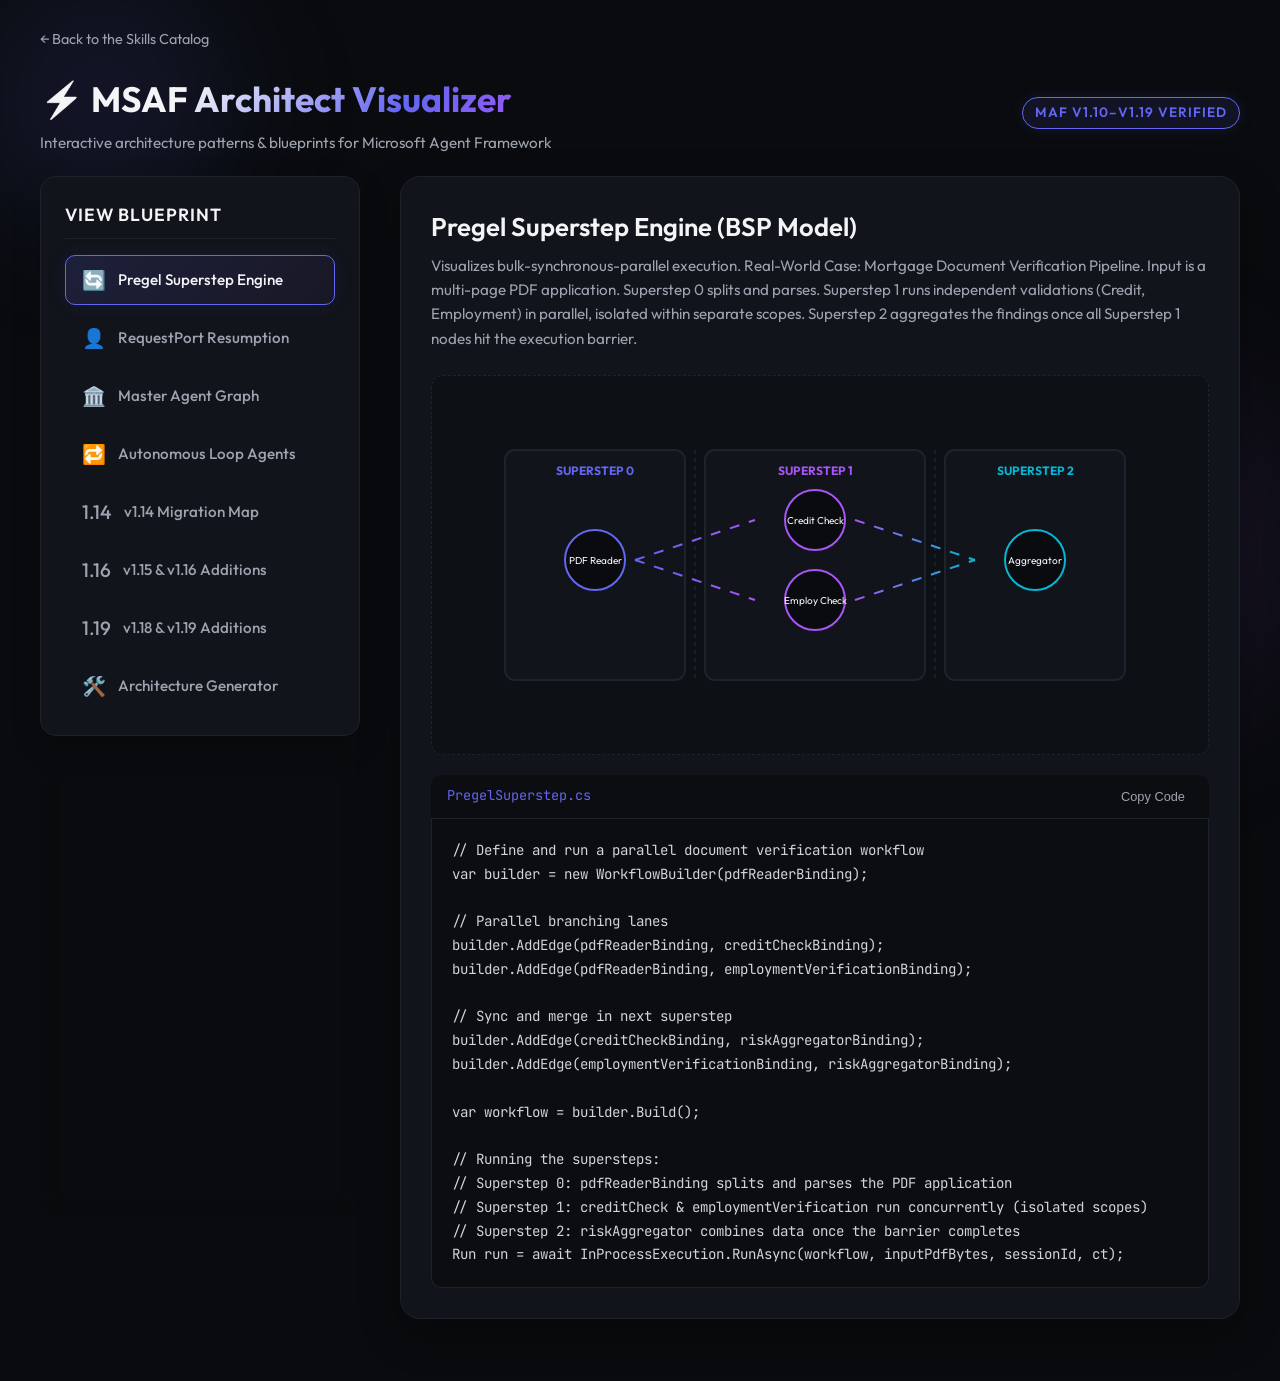
==== commit e56c5624: "release: msaf-architect covers MAF v1.18 and v1.19; ratchet-era guides; reviewers hardening Synced f" ====
--- a/msaf-visualizer.html
+++ b/msaf-visualizer.html
@@ -3,7 +3,7 @@
 <head>
     <meta charset="UTF-8">
     <meta name="viewport" content="width=device-width, initial-scale=1.0">
-    <title>MSAF Architect Visualizer (v1.17.0)</title>
+    <title>MSAF Architect Visualizer (v1.19.0)</title>
     <link href="https://fonts.googleapis.com/css2?family=Outfit:wght@300;400;500;600;700&family=JetBrains+Mono:wght@400;500&display=swap" rel="stylesheet">
     <style>
         :root {
@@ -458,7 +458,7 @@
             <h1>⚡ MSAF Architect Visualizer</h1>
             <p>Interactive architecture patterns & blueprints for Microsoft Agent Framework</p>
         </div>
-        <div class="version-badge">MAF v1.10–v1.17 VERIFIED</div>
+        <div class="version-badge">MAF v1.10–v1.19 VERIFIED</div>
     </header>
 
     <main>
@@ -504,6 +504,12 @@
                         </button>
                     </li>
                     <li>
+                        <button class="nav-btn" onclick="switchView('v119', this)">
+                            <span class="nav-btn-icon">1.19</span>
+                            v1.18 &amp; v1.19 Additions
+                        </button>
+                    </li>
+                    <li>
                         <button class="nav-btn" onclick="switchView('generator', this)">
                             <span class="nav-btn-icon">🛠️</span>
                             Architecture Generator
@@ -519,7 +525,7 @@
                     <p><strong>The slowest branch sets the pace</strong><br>Parallel paths re-sync every round — a long chain next to a short one makes the short one wait. Keep sequential work consolidated.</p>
                     <p><strong>State lands between rounds</strong><br>Updates queue up during a round and commit at the barrier, so concurrent nodes never race each other.</p>
                 </div>
-                <p style="font-size: 0.75rem; color: var(--text-muted); margin-top: 14px; opacity: 0.8;">✓ Everything on this page is checked against the real MAF v1.10–v1.17 binaries — no invented APIs.</p>
+                <p style="font-size: 0.75rem; color: var(--text-muted); margin-top: 14px; opacity: 0.8;">✓ Everything on this page is checked against the real MAF v1.10–v1.19 binaries — no invented APIs.</p>
             </div>
         </div>
 
@@ -845,7 +851,7 @@
                     ["Workflows stayed stable", "Microsoft.Agents.AI.Workflows and Microsoft.Agents.AI.Abstractions are byte-identical to v1.13. Existing executor, edge, HITL, state, checkpoint, and streaming patterns carry forward."],
                     ["State access became async", "Agent modes and message injection now use async methods with cancellation tokens. Replace the removed synchronous calls instead of wrapping them in Task.Run."],
                     ["Approval policy sees full context", "Auto-approval rules now receive ToolAutoApprovalRuleContext, including the call, agent, session, request messages, and run options."],
-                    ["Approval middleware was renamed", "Use approval-not-required bypass and approval-response binding. The builder extensions require ILoggerFactory; the ChatClientAgentOptions switches are opt-out flags."]
+                    ["Approval middleware was renamed", "Use approval-not-required bypass and approval-response binding. The builder extensions take an optional ILoggerFactory (default null); the ChatClientAgentOptions switches are opt-out flags."]
                 ],
                 desc: "The v1.14 breaking surface is concentrated in Microsoft.Agents.AI. This map shows the compile-verified replacements for agent modes, message injection, contextual tool approval, and approval middleware; the Workflows graph model is unchanged.",
                 code: `// Microsoft.Agents.AI 1.14.0
@@ -906,7 +912,7 @@
         <text x="550" y="92" fill="#10b981" font-family="Outfit" font-size="9" text-anchor="middle">Async + cancellation</text>
     </g>
 
-    <g class="node" style="--glow-color: #f59e0b;" onclick="showNodeDetails('Approval middleware', 'UseApprovalNotRequiredFunctionBypassing and UseApprovalResponseBinding replace the old bypass surface. Both builder extensions require ILoggerFactory; ChatClientAgentOptions exposes matching Disable opt-out flags.')">
+    <g class="node" style="--glow-color: #f59e0b;" onclick="showNodeDetails('Approval middleware', 'UseApprovalNotRequiredFunctionBypassing and UseApprovalResponseBinding replace the old bypass surface. Both builder extensions take an optional ILoggerFactory (default null); ChatClientAgentOptions exposes matching Disable opt-out flags.')">
         <rect x="205" y="170" width="240" height="70" rx="9" fill="#090b0e" stroke="#f59e0b" stroke-width="2"/>
         <text x="325" y="199" fill="#f3f4f6" font-family="Outfit" font-size="11" text-anchor="middle">Approval Middleware</text>
         <text x="325" y="219" fill="#f59e0b" font-family="Outfit" font-size="9" text-anchor="middle">bypass + response binding</text>
@@ -925,7 +931,7 @@
                     ["v1.16: Magentic prompts are customizable", "MagenticPromptOverrides supplies seven init-only prompt slots, MagenticDefaultPrompts exposes each shipped default, and the builder gains WithPromptOverrides and WithResponseLanguage."],
                     ["v1.16 is experimental", "The whole prompt surface raises MAAI001 as a compile ERROR until suppressed. The pre-existing MagenticWorkflowBuilder methods are not gated. Treat it as subject to change."]
                 ],
-                desc: "v1.15 and v1.16 move the Workflows layer again after four stable releases -- both additive. v1.17 then changes nothing at all: its public surface is byte-identical to v1.16 by mechanical diff. This map shows the compile-verified new members: checkpoint lookup, pending-request stream control, and the experimental Magentic prompt surface.",
+                desc: "v1.15 and v1.16 move the Workflows layer again after four stable releases -- both additive. v1.17 then changes nothing at all: its public surface is byte-identical to v1.16 by mechanical diff. v1.18 and v1.19 add again -- agent-layer options and hosted-workflow checkpoint controls; see the v1.18 and v1.19 view. This map shows the compile-verified new members: checkpoint lookup, pending-request stream control, and the experimental Magentic prompt surface.",
                 code: `// Microsoft.Agents.AI.Workflows 1.16.0
 // Requires <NoWarn>$(NoWarn);MAAI001</NoWarn> for the Magentic prompt surface.
 using Microsoft.Agents.AI;
@@ -985,15 +991,112 @@
     <text x="325" y="258" fill="#6b7280" font-family="Outfit" font-size="9" text-anchor="middle">Both releases are purely additive — v1.14 code compiles unchanged</text>
 </svg>`
             },
+            v119: {
+                title: "MAF v1.18 & v1.19 Additions",
+                principlesTitle: "What Actually Changed",
+                principles: [
+                    ["Nothing broke, twice", "Both releases are purely additive by mechanical surface diff. v1.18 touches only the agent layer; v1.19 touches all three assemblies and moves the Microsoft.Extensions.AI dependency from 10.7.0 to 10.9.0."],
+                    ["v1.18: run tools in parallel, bound the approval loop", "ChatClientAgentOptions.AllowConcurrentInvocation (default false) runs several returned function calls concurrently. ToolApprovalAgentOptions.MaxAutoApprovalIterations caps auto-approved re-invocations; null means the const default of 40, which no reflection dump can show."],
+                    ["v1.18: keep backend calls from being orphaned", "EnableInvocableFunctionBypassing (or UseInvocableFunctionBypassing on a custom pipeline) stores backend function calls that arrive next to a frontend tool call and executes them on the next request. Experimental: MAAI001."],
+                    ["v1.19: route per session", "RoutePersistingRoutingChatClient picks a named inner client per agent session and persists the choice in the session state bag. It throws outside an agent run, and an unregistered route throws on SetActiveRoute. Experimental: MAAI001."],
+                    ["v1.19: own the workflow agent's checkpoints", "agent.GetService<WorkflowAgentMetadata>() identifies a workflow-hosting agent (even behind middleware). agent.WithCheckpointing(manager) returns a COPY writing to your manager -- and the SAME instance, unchanged, for a wrapped agent, a non-workflow agent, or an environment that already names a manager. Assert UsesOwnCheckpointStorage."],
+                    ["v1.19: TryPrepare does not check the id exists", "session.GetService<WorkflowSessionCheckpointRecovery>() (MAAI001) positions a workflow session on a checkpoint. CurrentCheckpoint is nullable, and TryPrepare accepts any well-formed id -- an unknown one makes the next run throw; only empty/whitespace is rejected. Resolve the id with GetLatestCheckpointAsync first."],
+                    ["Experimental is per member", "MAAI001 gates the bypass pair, BackgroundAgentsProvider, the routing client, the recovery service and FeatureUsage -- not AllowConcurrentInvocation, MaxAutoApprovalIterations, WithCheckpointing or WorkflowAgentMetadata. Scope the suppression to what needs it."]
+                ],
+                desc: "v1.18 adds five agent-layer members; v1.19 adds a per-session routing chat client, three hosted-workflow checkpoint controls and a feature-usage tracker. This map shows the compile- and execution-verified shapes, and which of them are behind the MAAI001 experimental diagnostic.",
+                code: `// Microsoft.Agents.AI 1.19.0 / Microsoft.Agents.AI.Workflows 1.19.0
+// Requires <NoWarn>$(NoWarn);MAAI001</NoWarn> for the members marked experimental below.
+using Microsoft.Agents.AI;
+using Microsoft.Agents.AI.Workflows;
+using Microsoft.Extensions.AI;
+
+// --- v1.18: concurrent tool invocation (not experimental) + the auto-approval cap (not experimental) ---
+var options = new ChatClientAgentOptions { Name = "analyst", AllowConcurrentInvocation = true };
+var gated = new ToolApprovalAgent(innerAgent, new ToolApprovalAgentOptions
+{
+    AutoApprovalRules = [ ToolApprovalAgent.AllToolsAutoApprovalRule ],
+    MaxAutoApprovalIterations = 8,   // null = ToolApprovalAgent.DefaultMaxAutoApprovalIterations (const 40)
+});
+
+// --- v1.18: invocable-function bypass (experimental, MAAI001) ---
+var bypass = new ChatClientAgentOptions { EnableInvocableFunctionBypassing = true };
+
+// --- v1.19: session-persisted routing (experimental, MAAI001) ---
+var router = new RoutePersistingRoutingChatClient(
+    new Dictionary<string, IChatClient> { ["fast"] = fastClient, ["smart"] = smartClient },
+    new RoutePersistingRoutingChatClientOptions { DefaultRoute = "fast" });
+AIAgent routed = new ChatClientAgent(router, instructions: "...", name: "triage");
+AgentSession session = await routed.CreateSessionAsync();
+router.SetActiveRoute(session, "smart");          // stored in the session's state bag
+await routed.RunAsync("Escalate this.", session);  // the router only works inside a run
+
+// --- v1.19: a workflow hosted as an agent, with the host owning its checkpoints ---
+Workflow workflow = AgentWorkflowBuilder.BuildSequential(agents);   // speaks the chat protocol
+AIAgent hosted = workflow.AsAIAgent(id: "triage-wf", name: "Triage"); // pass an explicit id: an auto-generated id is regenerated by the copy below
+WorkflowAgentMetadata? meta = hosted.GetService<WorkflowAgentMetadata>();   // non-null => it runs a workflow
+CheckpointManager manager = CheckpointManager.CreateInMemory();
+AIAgent durable = hosted.WithCheckpointing(manager);                // a copy; same instance if wrapped or already checkpointing
+bool owns = durable.GetService<WorkflowAgentMetadata>()!.UsesOwnCheckpointStorage;   // assert true
+
+// --- v1.19: continue a workflow session from a checkpoint (experimental, MAAI001) ---
+AgentSession wfSession = await durable.CreateSessionAsync();
+WorkflowSessionCheckpointRecovery? recovery = wfSession.GetService<WorkflowSessionCheckpointRecovery>();
+CheckpointInfo? current = recovery?.CurrentCheckpoint;              // null until the first run checkpoints
+if (recovery is not null && recovery.TryPrepare(validatedCheckpointId)) { /* continue queued work */ }`,
+                svg: `
+<svg width="650" height="290" viewBox="0 0 650 290" fill="none" xmlns="http://www.w3.org/2000/svg">
+    <path class="animated-line" d="M 325 111 V 165" stroke="#6366f1" stroke-width="2"/>
+    <path class="animated-line" d="M 175 200 H 205" stroke="#10b981" stroke-width="2"/>
+    <path class="animated-line" d="M 445 200 H 475" stroke="#f59e0b" stroke-width="2"/>
+
+    <g class="node" style="--glow-color: #a855f7;" onclick="showNodeDetails('v1.18 agent options', 'AllowConcurrentInvocation and MaxAutoApprovalIterations compile clean. EnableInvocableFunctionBypassing, UseInvocableFunctionBypassing and BackgroundAgentsProvider.ReleaseSessionAsync are behind MAAI001.')">
+        <rect x="25" y="45" width="150" height="66" rx="9" fill="#090b0e" stroke="#a855f7" stroke-width="2"/>
+        <text x="100" y="73" fill="#f3f4f6" font-family="Outfit" font-size="11" text-anchor="middle">v1.18 Agent Options</text>
+        <text x="100" y="92" fill="#a855f7" font-family="Outfit" font-size="9" text-anchor="middle">concurrency + approval cap</text>
+    </g>
+
+    <g class="node" style="--glow-color: #6366f1;" onclick="showNodeDetails('Session-persisted routing', 'RoutePersistingRoutingChatClient (MAAI001) selects a named inner IChatClient per AgentSession and stores the route in the session state bag. GetActiveRoute / SetActiveRoute; throws outside an agent run, and an unregistered DefaultRoute surfaces as InvalidOperationException on the first run.')">
+        <rect x="250" y="45" width="150" height="66" rx="9" fill="#090b0e" stroke="#6366f1" stroke-width="2"/>
+        <text x="325" y="73" fill="#f3f4f6" font-family="Outfit" font-size="11" text-anchor="middle">Routing Chat Client</text>
+        <text x="325" y="92" fill="#6366f1" font-family="Outfit" font-size="9" text-anchor="middle">route stored per session</text>
+    </g>
+
+    <g class="node" style="--glow-color: #ef4444;" onclick="showNodeDetails('FeatureUsage', 'Process-wide feature bitmask in Microsoft.Agents.AI.Abstractions (MAAI001). MarkUsed(index) and ApplyToUserAgent(userAgent, include). Infrastructure for framework integrations, not for applications.')">
+        <rect x="475" y="45" width="150" height="66" rx="9" fill="#090b0e" stroke="#ef4444" stroke-width="2"/>
+        <text x="550" y="73" fill="#f3f4f6" font-family="Outfit" font-size="11" text-anchor="middle">FeatureUsage</text>
+        <text x="550" y="92" fill="#ef4444" font-family="Outfit" font-size="9" text-anchor="middle">Abstractions, infrastructure</text>
+    </g>
+
+    <g class="node" style="--glow-color: #10b981;" onclick="showNodeDetails('WorkflowAgentMetadata', 'agent.GetService<WorkflowAgentMetadata>() returns non-null for a workflow-hosting agent, through middleware too. UsesOwnCheckpointStorage tells whether checkpoints go to a named CheckpointManager or travel inside the serialized session. Not experimental.')">
+        <rect x="25" y="167" width="150" height="66" rx="9" fill="#090b0e" stroke="#10b981" stroke-width="2"/>
+        <text x="100" y="195" fill="#f3f4f6" font-family="Outfit" font-size="11" text-anchor="middle">WorkflowAgentMetadata</text>
+        <text x="100" y="214" fill="#10b981" font-family="Outfit" font-size="9" text-anchor="middle">identify via GetService</text>
+    </g>
+
+    <g class="node" style="--glow-color: #10b981;" onclick="showNodeDetails('WithCheckpointing', 'WorkflowHostingExtensions.WithCheckpointing(agent, manager) returns a copy that writes checkpoints to your manager. Same instance, unchanged, for a wrapped agent, a non-workflow agent, or an environment that already names a manager. An auto-generated id is regenerated; an explicit id is kept. Not experimental.')">
+        <rect x="205" y="167" width="240" height="66" rx="9" fill="#090b0e" stroke="#10b981" stroke-width="2"/>
+        <text x="325" y="195" fill="#f3f4f6" font-family="Outfit" font-size="11" text-anchor="middle">Hosted Workflow Agent</text>
+        <text x="325" y="214" fill="#10b981" font-family="Outfit" font-size="9" text-anchor="middle">AsAIAgent + WithCheckpointing (copy, or unchanged)</text>
+    </g>
+
+    <g class="node" style="--glow-color: #f59e0b;" onclick="showNodeDetails('WorkflowSessionCheckpointRecovery', 'session.GetService<WorkflowSessionCheckpointRecovery>() (MAAI001). CurrentCheckpoint is CheckpointInfo? (null before the first run). TryPrepare(id) selects without checking the id exists: an unknown id is accepted and the next run throws KeyNotFoundException; an empty or whitespace id throws ArgumentException. Recovery of an interrupted run, not rollback.')">
+        <rect x="475" y="167" width="150" height="66" rx="9" fill="#090b0e" stroke="#f59e0b" stroke-width="2"/>
+        <text x="550" y="195" fill="#f3f4f6" font-family="Outfit" font-size="11" text-anchor="middle">Checkpoint Recovery</text>
+        <text x="550" y="214" fill="#f59e0b" font-family="Outfit" font-size="9" text-anchor="middle">TryPrepare: id not checked</text>
+    </g>
+
+    <text x="325" y="268" fill="#6b7280" font-family="Outfit" font-size="9" text-anchor="middle">Both releases purely additive — v1.17 code compiles unchanged; MAAI001 is gated per member, not per release</text>
+</svg>`
+            },
             generator: {
                 title: "MSAF Architecture Blueprint Generator",
                 principlesTitle: "About This Tool",
                 principles: [
                     ["Describe, get a program", "Pick your topology, persistence, and human-in-the-loop options and get a complete single-file C# program back — not a fragment."],
-                    ["Only real building blocks", "Every identifier is verified against the actual MAF v1.17.0 DLLs, and every generated program is compile-tested against the pinned packages — no invented APIs, no ... placeholders."],
+                    ["Only real building blocks", "Every identifier is verified against the actual MAF v1.19.0 DLLs; every generated program was compile-tested against pinned 1.17.0 packages, and the Workflows members it uses are unchanged through 1.19.0 by mechanical diff — no invented APIs, no ... placeholders."],
                     ["Compiles as-is", "Output is one ordered program: top-level statements first, then the executor / message / store types it needs. Paste it into a project referencing the MAF package and it builds."]
                 ],
-                desc: "Choose your topology, persistence, and human-in-the-loop options to generate a complete, copy-paste-ready single-file C# program — every variable declared, verified against the MAF v1.17.0 binaries.",
+                desc: "Choose your topology, persistence, and human-in-the-loop options to generate a complete, copy-paste-ready single-file C# program — every variable declared, verified against the MAF v1.19.0 binaries.",
                 code: `// Set choices on the questionnaire above to generate code...`,
                 htmlContent: `
                 <div class="blueprint-form">
@@ -1026,7 +1129,7 @@
                 <div class="blueprint-output">
                     <div class="blueprint-output-header">
                         <h4 id="blueprint-title">Recommended Blueprint: Sequential Pipeline</h4>
-                        <span class="version-badge" style="font-size: 0.75rem;">MAF v1.17.0 Blueprint</span>
+                        <span class="version-badge" style="font-size: 0.75rem;">MAF v1.19.0 Blueprint</span>
                     </div>
                     <ul class="blueprint-bullets" id="blueprint-rules">
                         <li>Linear executors connected via simple <code>builder.AddEdge()</code> routes.</li>
@@ -1077,7 +1180,7 @@
                 setTimeout(generateBlueprint, 50);
             } else {
                 target.innerHTML = viewData.svg;
-                document.getElementById('code-panel-title').textContent = viewKey === 'bsp' ? 'PregelSuperstep.cs' : viewKey === 'hitl' ? 'HitlResumption.cs' : viewKey === 'loops' ? 'LoopAgent.cs' : viewKey === 'v114' ? 'Maf114Migration.cs' : 'MultiAgentWorkflow.cs';
+                document.getElementById('code-panel-title').textContent = viewKey === 'bsp' ? 'PregelSuperstep.cs' : viewKey === 'hitl' ? 'HitlResumption.cs' : viewKey === 'loops' ? 'LoopAgent.cs' : viewKey === 'v114' ? 'Maf114Migration.cs' : viewKey === 'v116' ? 'Maf116Additions.cs' : viewKey === 'v119' ? 'Maf119Additions.cs' : 'MultiAgentWorkflow.cs';
                 document.getElementById('code-content').textContent = viewData.code;
             }
         }
@@ -1110,7 +1213,7 @@
 
             // Compose ONE coherent, compilable program per selection. Ordering is
             // enforced (top-level statements first, type declarations last) and every
-            // building block is verified against the MAF v1.17.0 DLL surface.
+            // building block is verified against the MAF v1.19.0 DLL surface.
             const usings = new Set([
                 "using System;",
                 "using System.Threading;",
@@ -1388,8 +1491,8 @@
 
             const hasTodo = flow === 'agent' || flow === 'orchestrate' || state === 'db';
             const header =
-                "// MAF v1.17 blueprint -- a complete single-file program (top-level statements).\n" +
-                "// Paste into a project referencing Microsoft.Agents.AI.Workflows 1.17.0, then: dotnet run\n" +
+                "// MAF v1.19 blueprint -- a complete single-file program (top-level statements).\n" +
+                "// Paste into a project referencing Microsoft.Agents.AI.Workflows 1.19.0, then: dotnet run\n" +
                 (hasTodo
                     ? "// Compiles as-is; fill in the // TODO spots before it runs.\n"
                     : "// Compiles and runs as-is; swap the sample executor bodies for your logic.\n");
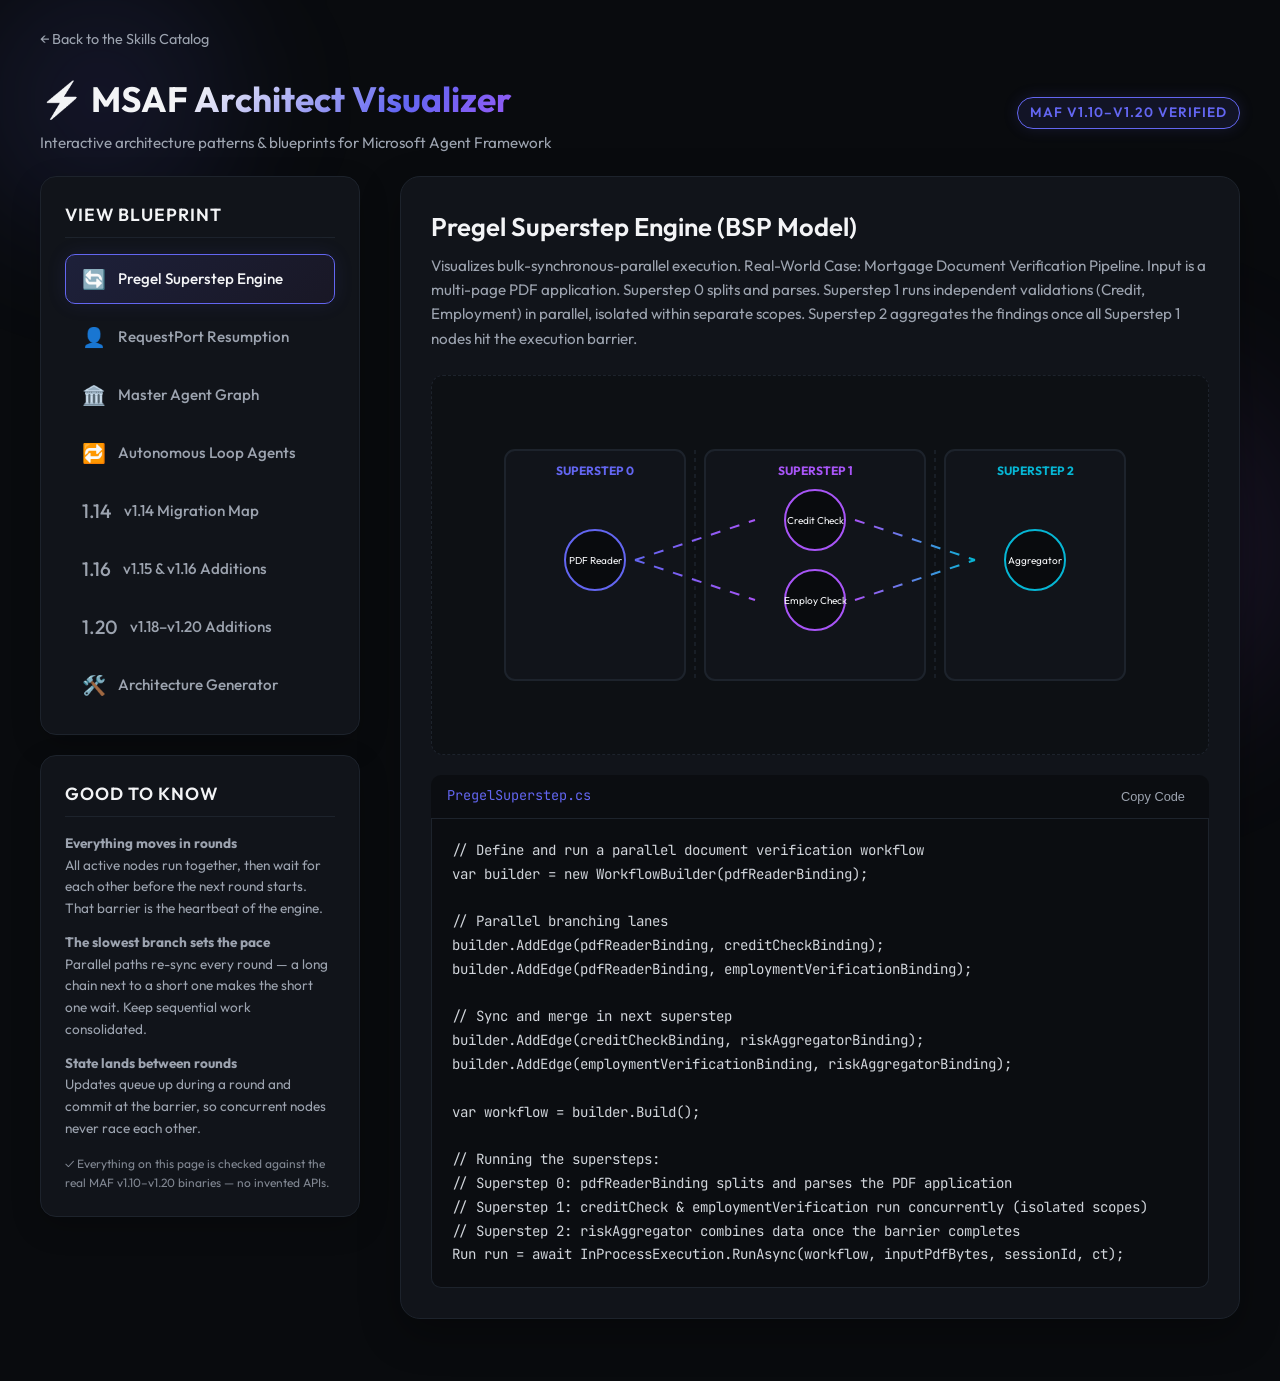
==== commit d57ae3d4: "release: msaf-architect v1.20 + one page per question; maui-engineer completeness; inspect-maui.ps1 " ====
--- a/msaf-visualizer.html
+++ b/msaf-visualizer.html
@@ -3,7 +3,7 @@
 <head>
     <meta charset="UTF-8">
     <meta name="viewport" content="width=device-width, initial-scale=1.0">
-    <title>MSAF Architect Visualizer (v1.19.0)</title>
+    <title>MSAF Architect Visualizer (v1.20.0)</title>
     <link href="https://fonts.googleapis.com/css2?family=Outfit:wght@300;400;500;600;700&family=JetBrains+Mono:wght@400;500&display=swap" rel="stylesheet">
     <style>
         :root {
@@ -458,7 +458,7 @@
             <h1>⚡ MSAF Architect Visualizer</h1>
             <p>Interactive architecture patterns & blueprints for Microsoft Agent Framework</p>
         </div>
-        <div class="version-badge">MAF v1.10–v1.19 VERIFIED</div>
+        <div class="version-badge">MAF v1.10–v1.20 VERIFIED</div>
     </header>
 
     <main>
@@ -505,8 +505,8 @@
                     </li>
                     <li>
                         <button class="nav-btn" onclick="switchView('v119', this)">
-                            <span class="nav-btn-icon">1.19</span>
-                            v1.18 &amp; v1.19 Additions
+                            <span class="nav-btn-icon">1.20</span>
+                            v1.18–v1.20 Additions
                         </button>
                     </li>
                     <li>
@@ -525,7 +525,7 @@
                     <p><strong>The slowest branch sets the pace</strong><br>Parallel paths re-sync every round — a long chain next to a short one makes the short one wait. Keep sequential work consolidated.</p>
                     <p><strong>State lands between rounds</strong><br>Updates queue up during a round and commit at the barrier, so concurrent nodes never race each other.</p>
                 </div>
-                <p style="font-size: 0.75rem; color: var(--text-muted); margin-top: 14px; opacity: 0.8;">✓ Everything on this page is checked against the real MAF v1.10–v1.19 binaries — no invented APIs.</p>
+                <p style="font-size: 0.75rem; color: var(--text-muted); margin-top: 14px; opacity: 0.8;">✓ Everything on this page is checked against the real MAF v1.10–v1.20 binaries — no invented APIs.</p>
             </div>
         </div>
 
@@ -931,7 +931,7 @@
                     ["v1.16: Magentic prompts are customizable", "MagenticPromptOverrides supplies seven init-only prompt slots, MagenticDefaultPrompts exposes each shipped default, and the builder gains WithPromptOverrides and WithResponseLanguage."],
                     ["v1.16 is experimental", "The whole prompt surface raises MAAI001 as a compile ERROR until suppressed. The pre-existing MagenticWorkflowBuilder methods are not gated. Treat it as subject to change."]
                 ],
-                desc: "v1.15 and v1.16 move the Workflows layer again after four stable releases -- both additive. v1.17 then changes nothing at all: its public surface is byte-identical to v1.16 by mechanical diff. v1.18 and v1.19 add again -- agent-layer options and hosted-workflow checkpoint controls; see the v1.18 and v1.19 view. This map shows the compile-verified new members: checkpoint lookup, pending-request stream control, and the experimental Magentic prompt surface.",
+                desc: "v1.15 and v1.16 move the Workflows layer again after four stable releases -- both additive. v1.17 then changes nothing at all: its public surface is byte-identical to v1.16 by mechanical diff. v1.18, v1.19 and v1.20 add again -- agent-layer options, hosted-workflow checkpoint controls and one background-wait knob; see the v1.18–v1.20 view. This map shows the compile-verified new members: checkpoint lookup, pending-request stream control, and the experimental Magentic prompt surface.",
                 code: `// Microsoft.Agents.AI.Workflows 1.16.0
 // Requires <NoWarn>$(NoWarn);MAAI001</NoWarn> for the Magentic prompt surface.
 using Microsoft.Agents.AI;
@@ -992,19 +992,20 @@
 </svg>`
             },
             v119: {
-                title: "MAF v1.18 & v1.19 Additions",
+                title: "MAF v1.18–v1.20 Additions",
                 principlesTitle: "What Actually Changed",
                 principles: [
-                    ["Nothing broke, twice", "Both releases are purely additive by mechanical surface diff. v1.18 touches only the agent layer; v1.19 touches all three assemblies and moves the Microsoft.Extensions.AI dependency from 10.7.0 to 10.9.0."],
+                    ["Nothing broke, three times", "All three releases are purely additive by mechanical surface diff. v1.18 touches only the agent layer; v1.19 touches all three assemblies and moves the Microsoft.Extensions.AI dependency from 10.7.0 to 10.9.0; v1.20 adds exactly one property and nothing else."],
                     ["v1.18: run tools in parallel, bound the approval loop", "ChatClientAgentOptions.AllowConcurrentInvocation (default false) runs several returned function calls concurrently. ToolApprovalAgentOptions.MaxAutoApprovalIterations caps auto-approved re-invocations; null means the const default of 40, which no reflection dump can show."],
                     ["v1.18: keep backend calls from being orphaned", "EnableInvocableFunctionBypassing (or UseInvocableFunctionBypassing on a custom pipeline) stores backend function calls that arrive next to a frontend tool call and executes them on the next request. Experimental: MAAI001."],
                     ["v1.19: route per session", "RoutePersistingRoutingChatClient picks a named inner client per agent session and persists the choice in the session state bag. It throws outside an agent run, and an unregistered route throws on SetActiveRoute. Experimental: MAAI001."],
                     ["v1.19: own the workflow agent's checkpoints", "agent.GetService<WorkflowAgentMetadata>() identifies a workflow-hosting agent (even behind middleware). agent.WithCheckpointing(manager) returns a COPY writing to your manager -- and the SAME instance, unchanged, for a wrapped agent, a non-workflow agent, or an environment that already names a manager. Assert UsesOwnCheckpointStorage."],
                     ["v1.19: TryPrepare does not check the id exists", "session.GetService<WorkflowSessionCheckpointRecovery>() (MAAI001) positions a workflow session on a checkpoint. CurrentCheckpoint is nullable, and TryPrepare accepts any well-formed id -- an unknown one makes the next run throw; only empty/whitespace is rejected. Resolve the id with GetLatestCheckpointAsync first."],
-                    ["Experimental is per member", "MAAI001 gates the bypass pair, BackgroundAgentsProvider, the routing client, the recovery service and FeatureUsage -- not AllowConcurrentInvocation, MaxAutoApprovalIterations, WithCheckpointing or WorkflowAgentMetadata. Scope the suppression to what needs it."]
+                    ["v1.20: bound the background wait", "BackgroundAgentsProviderOptions.WaitTimeout caps how long the provider's wait tool blocks the parent run for a background task -- default five minutes. The options type validates nothing; the BackgroundAgentsProvider constructor throws ArgumentOutOfRangeException for zero, negative or Timeout.InfiniteTimeSpan values (the release timeout beside it ACCEPTS infinite -- executed on a session with no running task, where a negative value is accepted too). When it elapses the tasks keep running (package documentation); only ReleaseSessionAsync stops them."],
+                    ["Experimental is per member", "MAAI001 gates the bypass pair, BackgroundAgentsProvider and its options type, the routing client, the recovery service and FeatureUsage -- not AllowConcurrentInvocation, MaxAutoApprovalIterations, WithCheckpointing or WorkflowAgentMetadata. Scope the suppression to what needs it."]
                 ],
-                desc: "v1.18 adds five agent-layer members; v1.19 adds a per-session routing chat client, three hosted-workflow checkpoint controls and a feature-usage tracker. This map shows the compile- and execution-verified shapes, and which of them are behind the MAAI001 experimental diagnostic.",
-                code: `// Microsoft.Agents.AI 1.19.0 / Microsoft.Agents.AI.Workflows 1.19.0
+                desc: "v1.18 adds five agent-layer members; v1.19 adds a per-session routing chat client, three hosted-workflow checkpoint controls and a feature-usage tracker; v1.20 adds the background wait-tool timeout. This map shows the compile- and execution-verified shapes, and which of them are behind the MAAI001 experimental diagnostic.",
+                code: `// Microsoft.Agents.AI 1.20.0 / Microsoft.Agents.AI.Workflows 1.20.0
 // Requires <NoWarn>$(NoWarn);MAAI001</NoWarn> for the members marked experimental below.
 using Microsoft.Agents.AI;
 using Microsoft.Agents.AI.Workflows;
@@ -1042,7 +1043,14 @@
 AgentSession wfSession = await durable.CreateSessionAsync();
 WorkflowSessionCheckpointRecovery? recovery = wfSession.GetService<WorkflowSessionCheckpointRecovery>();
 CheckpointInfo? current = recovery?.CurrentCheckpoint;              // null until the first run checkpoints
-if (recovery is not null && recovery.TryPrepare(validatedCheckpointId)) { /* continue queued work */ }`,
+if (recovery is not null && recovery.TryPrepare(validatedCheckpointId)) { /* continue queued work */ }
+
+// --- v1.20: bound how long the wait tool blocks a run (experimental, MAAI001 -- the options type too) ---
+var background = new BackgroundAgentsProvider(agents, new BackgroundAgentsProviderOptions
+{
+    WaitTimeout = TimeSpan.FromSeconds(90),   // default 5 min; zero, negative and Timeout.InfiniteTimeSpan throw HERE, from the constructor
+});
+await background.ReleaseSessionAsync(bgSession);  // a session the provider served -- the OTHER timeout: null = 30 s (package docs), InfiniteTimeSpan accepted (executed)`,
                 svg: `
 <svg width="650" height="290" viewBox="0 0 650 290" fill="none" xmlns="http://www.w3.org/2000/svg">
     <path class="animated-line" d="M 325 111 V 165" stroke="#6366f1" stroke-width="2"/>
@@ -1093,10 +1101,10 @@
                 principlesTitle: "About This Tool",
                 principles: [
                     ["Describe, get a program", "Pick your topology, persistence, and human-in-the-loop options and get a complete single-file C# program back — not a fragment."],
-                    ["Only real building blocks", "Every identifier is verified against the actual MAF v1.19.0 DLLs; every generated program was compile-tested against pinned 1.17.0 packages, and the Workflows members it uses are unchanged through 1.19.0 by mechanical diff — no invented APIs, no ... placeholders."],
+                    ["Only real building blocks", "Every identifier is verified against the actual MAF v1.20.0 DLLs; every generated program was compile-tested against pinned 1.17.0 packages, and the Workflows members it uses are unchanged through 1.20.0 by mechanical diff — no invented APIs, no ... placeholders."],
                     ["Compiles as-is", "Output is one ordered program: top-level statements first, then the executor / message / store types it needs. Paste it into a project referencing the MAF package and it builds."]
                 ],
-                desc: "Choose your topology, persistence, and human-in-the-loop options to generate a complete, copy-paste-ready single-file C# program — every variable declared, verified against the MAF v1.19.0 binaries.",
+                desc: "Choose your topology, persistence, and human-in-the-loop options to generate a complete, copy-paste-ready single-file C# program — every variable declared, verified against the MAF v1.20.0 binaries.",
                 code: `// Set choices on the questionnaire above to generate code...`,
                 htmlContent: `
                 <div class="blueprint-form">
@@ -1129,7 +1137,7 @@
                 <div class="blueprint-output">
                     <div class="blueprint-output-header">
                         <h4 id="blueprint-title">Recommended Blueprint: Sequential Pipeline</h4>
-                        <span class="version-badge" style="font-size: 0.75rem;">MAF v1.19.0 Blueprint</span>
+                        <span class="version-badge" style="font-size: 0.75rem;">MAF v1.20.0 Blueprint</span>
                     </div>
                     <ul class="blueprint-bullets" id="blueprint-rules">
                         <li>Linear executors connected via simple <code>builder.AddEdge()</code> routes.</li>
@@ -1213,7 +1221,7 @@
 
             // Compose ONE coherent, compilable program per selection. Ordering is
             // enforced (top-level statements first, type declarations last) and every
-            // building block is verified against the MAF v1.19.0 DLL surface.
+            // building block is verified against the MAF v1.20.0 DLL surface.
             const usings = new Set([
                 "using System;",
                 "using System.Threading;",
@@ -1491,8 +1499,8 @@
 
             const hasTodo = flow === 'agent' || flow === 'orchestrate' || state === 'db';
             const header =
-                "// MAF v1.19 blueprint -- a complete single-file program (top-level statements).\n" +
-                "// Paste into a project referencing Microsoft.Agents.AI.Workflows 1.19.0, then: dotnet run\n" +
+                "// MAF v1.20 blueprint -- a complete single-file program (top-level statements).\n" +
+                "// Paste into a project referencing Microsoft.Agents.AI.Workflows 1.20.0, then: dotnet run\n" +
                 (hasTodo
                     ? "// Compiles as-is; fill in the // TODO spots before it runs.\n"
                     : "// Compiles and runs as-is; swap the sample executor bodies for your logic.\n");
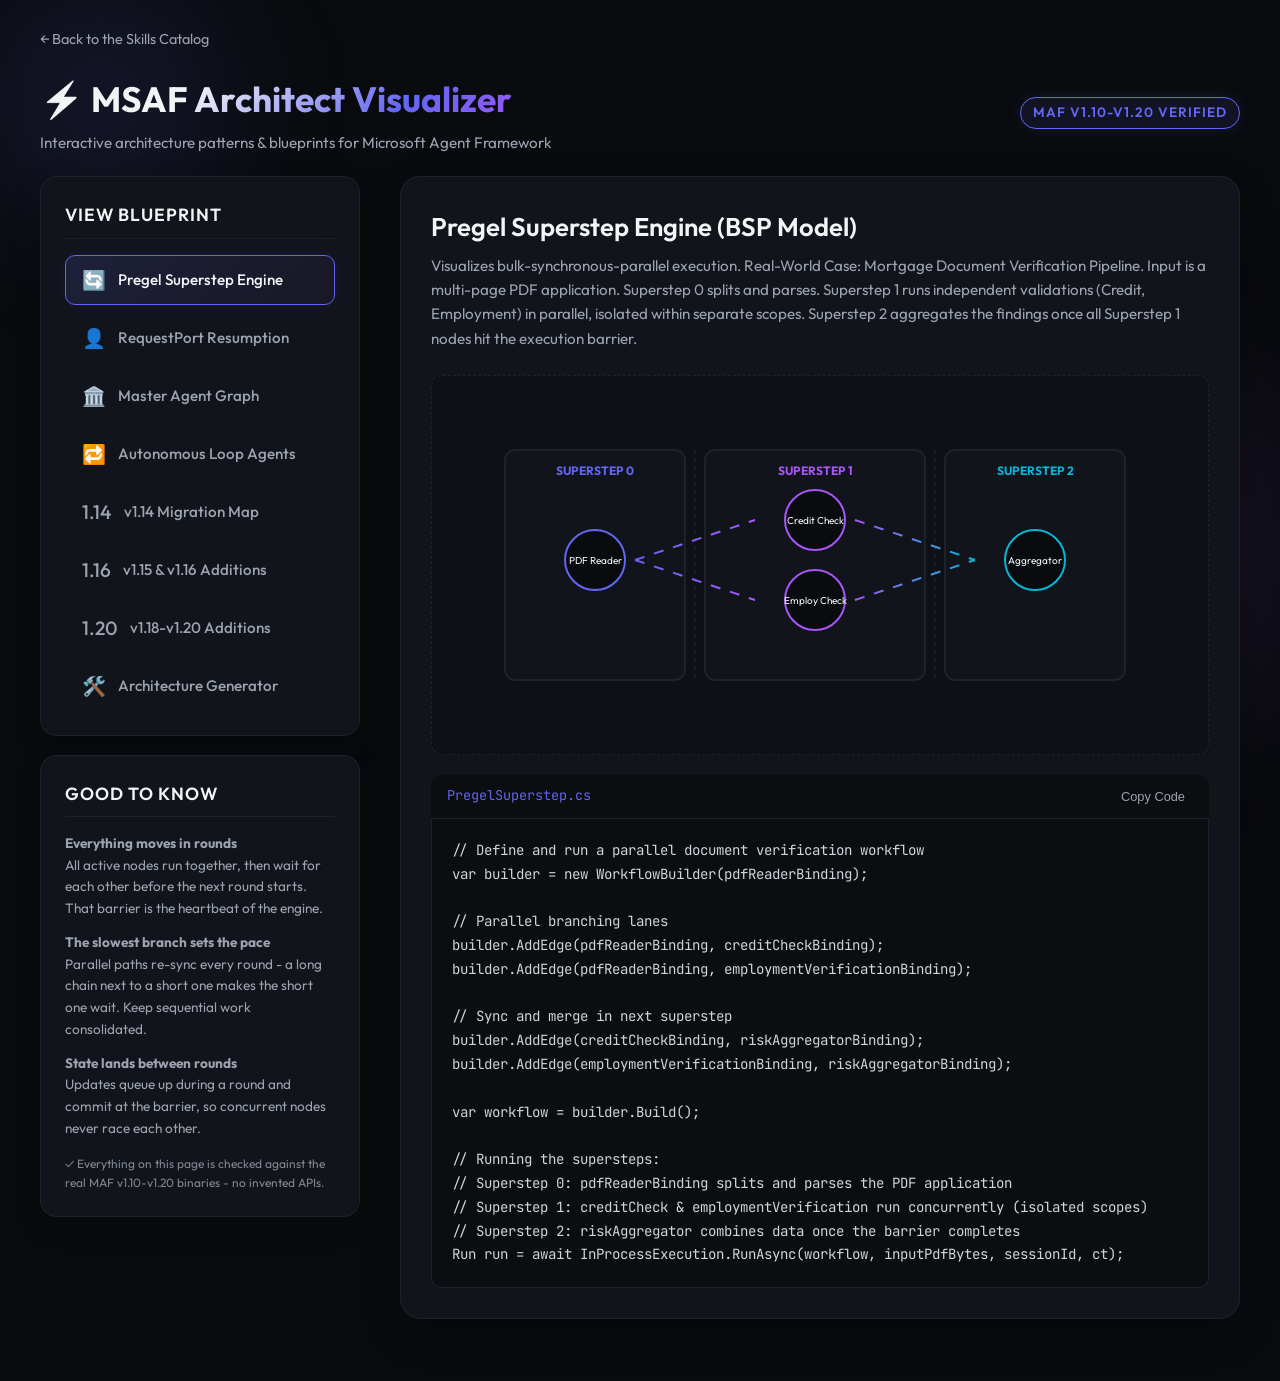
==== commit bb57a1e6: "style: ASCII hyphens in the human-facing files -- README, CHANGELOG, the web pages, skills.json The " ====
--- a/msaf-visualizer.html
+++ b/msaf-visualizer.html
@@ -458,7 +458,7 @@
             <h1>⚡ MSAF Architect Visualizer</h1>
             <p>Interactive architecture patterns & blueprints for Microsoft Agent Framework</p>
         </div>
-        <div class="version-badge">MAF v1.10–v1.20 VERIFIED</div>
+        <div class="version-badge">MAF v1.10-v1.20 VERIFIED</div>
     </header>
 
     <main>
@@ -506,7 +506,7 @@
                     <li>
                         <button class="nav-btn" onclick="switchView('v119', this)">
                             <span class="nav-btn-icon">1.20</span>
-                            v1.18–v1.20 Additions
+                            v1.18-v1.20 Additions
                         </button>
                     </li>
                     <li>
@@ -522,10 +522,10 @@
                 <h3 id="principles-title">Good to Know</h3>
                 <div id="principles-target" style="font-size: 0.85rem; color: var(--text-muted); display: flex; flex-direction: column; gap: 12px;">
                     <p><strong>Everything moves in rounds</strong><br>All active nodes run together, then wait for each other before the next round starts. That barrier is the heartbeat of the engine.</p>
-                    <p><strong>The slowest branch sets the pace</strong><br>Parallel paths re-sync every round — a long chain next to a short one makes the short one wait. Keep sequential work consolidated.</p>
+                    <p><strong>The slowest branch sets the pace</strong><br>Parallel paths re-sync every round - a long chain next to a short one makes the short one wait. Keep sequential work consolidated.</p>
                     <p><strong>State lands between rounds</strong><br>Updates queue up during a round and commit at the barrier, so concurrent nodes never race each other.</p>
                 </div>
-                <p style="font-size: 0.75rem; color: var(--text-muted); margin-top: 14px; opacity: 0.8;">✓ Everything on this page is checked against the real MAF v1.10–v1.20 binaries — no invented APIs.</p>
+                <p style="font-size: 0.75rem; color: var(--text-muted); margin-top: 14px; opacity: 0.8;">✓ Everything on this page is checked against the real MAF v1.10-v1.20 binaries - no invented APIs.</p>
             </div>
         </div>
 
@@ -576,7 +576,7 @@
                 principlesTitle: "Good to Know",
                 principles: [
                     ["Everything moves in rounds", "All active nodes run together, then wait for each other before the next round starts. That barrier is the heartbeat of the engine."],
-                    ["The slowest branch sets the pace", "Parallel paths re-sync every round — a long chain next to a short one makes the short one wait. Keep sequential work consolidated."],
+                    ["The slowest branch sets the pace", "Parallel paths re-sync every round - a long chain next to a short one makes the short one wait. Keep sequential work consolidated."],
                     ["State lands between rounds", "Updates queue up during a round and commit at the barrier, so concurrent nodes never race each other."]
                 ],
                 desc: "Visualizes bulk-synchronous-parallel execution. Real-World Case: Mortgage Document Verification Pipeline. Input is a multi-page PDF application. Superstep 0 splits and parses. Superstep 1 runs independent validations (Credit, Employment) in parallel, isolated within separate scopes. Superstep 2 aggregates the findings once all Superstep 1 nodes hit the execution barrier.",
@@ -658,8 +658,8 @@
                 title: "RequestPort HITL Resumption Cycle",
                 principlesTitle: "Why This Is Safe",
                 principles: [
-                    ["Pause without polling", "The workflow stops itself at the port — no busy loops, no timers. It simply reports it is waiting for input."],
-                    ["Humans can take their time", "The paused state can be checkpointed to storage, so an approval arriving days later — even after a restart — still resumes cleanly."],
+                    ["Pause without polling", "The workflow stops itself at the port - no busy loops, no timers. It simply reports it is waiting for input."],
+                    ["Humans can take their time", "The paused state can be checkpointed to storage, so an approval arriving days later - even after a restart - still resumes cleanly."],
                     ["Typed answers only", "The port declares its request and response types up front, so a malformed reply cannot slip into the workflow."]
                 ],
                 desc: "Shows the declarative Human-in-the-Loop pattern. Real-World Case: High-Value Underwriting Sign-off. The risk pipeline calculates risk automatically. If it exceeds a threshold, it halts at an 'underwriter-approval' port and writes a JSON checkpoint. The underwriter inspects the dashboard, enters override adjustment variables, and calls resume, completing the contract.",
@@ -719,7 +719,7 @@
                 title: "Master Multi-Agent Staged Graph",
                 principlesTitle: "What to Notice",
                 principles: [
-                    ["Agents are just nodes", "LLM-powered agents plug into the same graph as plain code executors — one topology, mixed workers."],
+                    ["Agents are just nodes", "LLM-powered agents plug into the same graph as plain code executors - one topology, mixed workers."],
                     ["Parallel where it is safe", "Independent reviews run side by side and merge before any decision. The engine keeps them in step automatically."],
                     ["A human gate before the exit", "Anything irreversible sits behind an approval port, so the graph can be fast AND accountable."]
                 ],
@@ -784,7 +784,7 @@
                 principlesTitle: "The Idea in Short",
                 principles: [
                     ["Try, judge, retry", "The agent does the work; evaluators decide whether it is really done. If not, their feedback goes into the next attempt."],
-                    ["There is always a brake", "MaxIterations caps every loop — no runaway retries, no surprise bills."],
+                    ["There is always a brake", "MaxIterations caps every loop - no runaway retries, no surprise bills."],
                     ["Preview status", "This family is marked experimental by Microsoft (diagnostic MAAI001). Use it deliberately and pin your package version."]
                 ],
                 desc: "The agent-layer autonomy toolkit (available since v1.11). LoopAgent wraps any AIAgent and re-invokes it until a LoopEvaluator rules the task complete or MaxIterations is reached; evaluator feedback is injected into the next iteration. Built-in evaluators: AIJudgeLoopEvaluator (LLM-as-judge with criteria), CompletionMarkerLoopEvaluator (sentinel string), TodoCompletionLoopEvaluator, DelegateLoopEvaluator (custom lambda), and BackgroundTaskCompletionLoopEvaluator (v1.12). Note: this family is marked experimental -- suppress diagnostic MAAI001 to compile. Every signature below is compile-verified against the pinned packages.",
@@ -931,7 +931,7 @@
                     ["v1.16: Magentic prompts are customizable", "MagenticPromptOverrides supplies seven init-only prompt slots, MagenticDefaultPrompts exposes each shipped default, and the builder gains WithPromptOverrides and WithResponseLanguage."],
                     ["v1.16 is experimental", "The whole prompt surface raises MAAI001 as a compile ERROR until suppressed. The pre-existing MagenticWorkflowBuilder methods are not gated. Treat it as subject to change."]
                 ],
-                desc: "v1.15 and v1.16 move the Workflows layer again after four stable releases -- both additive. v1.17 then changes nothing at all: its public surface is byte-identical to v1.16 by mechanical diff. v1.18, v1.19 and v1.20 add again -- agent-layer options, hosted-workflow checkpoint controls and one background-wait knob; see the v1.18–v1.20 view. This map shows the compile-verified new members: checkpoint lookup, pending-request stream control, and the experimental Magentic prompt surface.",
+                desc: "v1.15 and v1.16 move the Workflows layer again after four stable releases -- both additive. v1.17 then changes nothing at all: its public surface is byte-identical to v1.16 by mechanical diff. v1.18, v1.19 and v1.20 add again -- agent-layer options, hosted-workflow checkpoint controls and one background-wait knob; see the v1.18-v1.20 view. This map shows the compile-verified new members: checkpoint lookup, pending-request stream control, and the experimental Magentic prompt surface.",
                 code: `// Microsoft.Agents.AI.Workflows 1.16.0
 // Requires <NoWarn>$(NoWarn);MAAI001</NoWarn> for the Magentic prompt surface.
 using Microsoft.Agents.AI;
@@ -984,15 +984,15 @@
 
     <g class="node" style="--glow-color: #f59e0b;" onclick="showNodeDetails('MAAI001 gate', 'MagenticPromptOverrides, MagenticDefaultPrompts, WithPromptOverrides and WithResponseLanguage are marked experimental and raise MAAI001 as a compile ERROR. Add NoWarn MAAI001 to build. The pre-existing MagenticWorkflowBuilder methods are not gated.')">
         <rect x="205" y="168" width="240" height="70" rx="9" fill="#090b0e" stroke="#f59e0b" stroke-width="2"/>
-        <text x="325" y="197" fill="#f3f4f6" font-family="Outfit" font-size="11" text-anchor="middle">⚗️ MAAI001 — experimental</text>
+        <text x="325" y="197" fill="#f3f4f6" font-family="Outfit" font-size="11" text-anchor="middle">⚗️ MAAI001 - experimental</text>
         <text x="325" y="217" fill="#f59e0b" font-family="Outfit" font-size="9" text-anchor="middle">compile error until suppressed</text>
     </g>
 
-    <text x="325" y="258" fill="#6b7280" font-family="Outfit" font-size="9" text-anchor="middle">Both releases are purely additive — v1.14 code compiles unchanged</text>
+    <text x="325" y="258" fill="#6b7280" font-family="Outfit" font-size="9" text-anchor="middle">Both releases are purely additive - v1.14 code compiles unchanged</text>
 </svg>`
             },
             v119: {
-                title: "MAF v1.18–v1.20 Additions",
+                title: "MAF v1.18-v1.20 Additions",
                 principlesTitle: "What Actually Changed",
                 principles: [
                     ["Nothing broke, three times", "All three releases are purely additive by mechanical surface diff. v1.18 touches only the agent layer; v1.19 touches all three assemblies and moves the Microsoft.Extensions.AI dependency from 10.7.0 to 10.9.0; v1.20 adds exactly one property and nothing else."],
@@ -1093,18 +1093,18 @@
         <text x="550" y="214" fill="#f59e0b" font-family="Outfit" font-size="9" text-anchor="middle">TryPrepare: id not checked</text>
     </g>
 
-    <text x="325" y="268" fill="#6b7280" font-family="Outfit" font-size="9" text-anchor="middle">Both releases purely additive — v1.17 code compiles unchanged; MAAI001 is gated per member, not per release</text>
+    <text x="325" y="268" fill="#6b7280" font-family="Outfit" font-size="9" text-anchor="middle">Both releases purely additive - v1.17 code compiles unchanged; MAAI001 is gated per member, not per release</text>
 </svg>`
             },
             generator: {
                 title: "MSAF Architecture Blueprint Generator",
                 principlesTitle: "About This Tool",
                 principles: [
-                    ["Describe, get a program", "Pick your topology, persistence, and human-in-the-loop options and get a complete single-file C# program back — not a fragment."],
-                    ["Only real building blocks", "Every identifier is verified against the actual MAF v1.20.0 DLLs; every generated program was compile-tested against pinned 1.17.0 packages, and the Workflows members it uses are unchanged through 1.20.0 by mechanical diff — no invented APIs, no ... placeholders."],
+                    ["Describe, get a program", "Pick your topology, persistence, and human-in-the-loop options and get a complete single-file C# program back - not a fragment."],
+                    ["Only real building blocks", "Every identifier is verified against the actual MAF v1.20.0 DLLs; every generated program was compile-tested against pinned 1.17.0 packages, and the Workflows members it uses are unchanged through 1.20.0 by mechanical diff - no invented APIs, no ... placeholders."],
                     ["Compiles as-is", "Output is one ordered program: top-level statements first, then the executor / message / store types it needs. Paste it into a project referencing the MAF package and it builds."]
                 ],
-                desc: "Choose your topology, persistence, and human-in-the-loop options to generate a complete, copy-paste-ready single-file C# program — every variable declared, verified against the MAF v1.20.0 binaries.",
+                desc: "Choose your topology, persistence, and human-in-the-loop options to generate a complete, copy-paste-ready single-file C# program - every variable declared, verified against the MAF v1.20.0 binaries.",
                 code: `// Set choices on the questionnaire above to generate code...`,
                 htmlContent: `
                 <div class="blueprint-form">
@@ -1319,9 +1319,9 @@
                 usings.add("using Microsoft.Agents.AI;");
                 usings.add("using Microsoft.Extensions.AI;");
                 usings.add("using Microsoft.Extensions.Logging.Abstractions;");
-                ruleItems.push("<code>AgentWorkflowBuilder</code> is a <code>static</code> facade — it returns a finished <code>Workflow</code>, so there is no <code>WorkflowBuilder</code> and no edge wiring.");
+                ruleItems.push("<code>AgentWorkflowBuilder</code> is a <code>static</code> facade - it returns a finished <code>Workflow</code>, so there is no <code>WorkflowBuilder</code> and no edge wiring.");
                 ruleItems.push("Swap <code>BuildSequential</code> for <code>BuildConcurrent</code>, or use <code>CreateHandoffBuilderWith</code> / <code>CreateGroupChatBuilderWith</code> for the other two topologies.");
-                ruleItems.push("<code>BuildConcurrent</code>'s aggregator reads as required in the surface dump but is <strong>optional</strong>; <code>GroupChatWorkflowBuilder</code> has <strong>no public constructor</strong> — go through the facade.");
+                ruleItems.push("<code>BuildConcurrent</code>'s aggregator reads as required in the surface dump but is <strong>optional</strong>; <code>GroupChatWorkflowBuilder</code> has <strong>no public constructor</strong> - go through the facade.");
                 body.push("");
                 body.push("// -- Agent orchestration: the shipped builders, not a hand-wired graph --");
                 body.push("IChatClient chatClient = CreateChatClient(); // TODO: supply this (see CreateChatClient below)");
@@ -1356,7 +1356,7 @@
             } else {
                 titleText = "Multi-Agent Graph (hand-wired)";
                 firstNode = "drafterNode"; lastNode = "reviewerNode"; lastType = "ChatMessage";
-                ruleItems.push("A hand-wired graph — use this to mix agents with plain <code>Executor</code> nodes. For a pure agent topology prefer <strong>Agent Orchestration</strong> above, which uses the shipped builders.");
+                ruleItems.push("A hand-wired graph - use this to mix agents with plain <code>Executor</code> nodes. For a pure agent topology prefer <strong>Agent Orchestration</strong> above, which uses the shipped builders.");
                 usings.add("using Microsoft.Agents.AI;");
                 usings.add("using Microsoft.Extensions.AI;");
                 usings.add("using Microsoft.Extensions.Logging.Abstractions;");
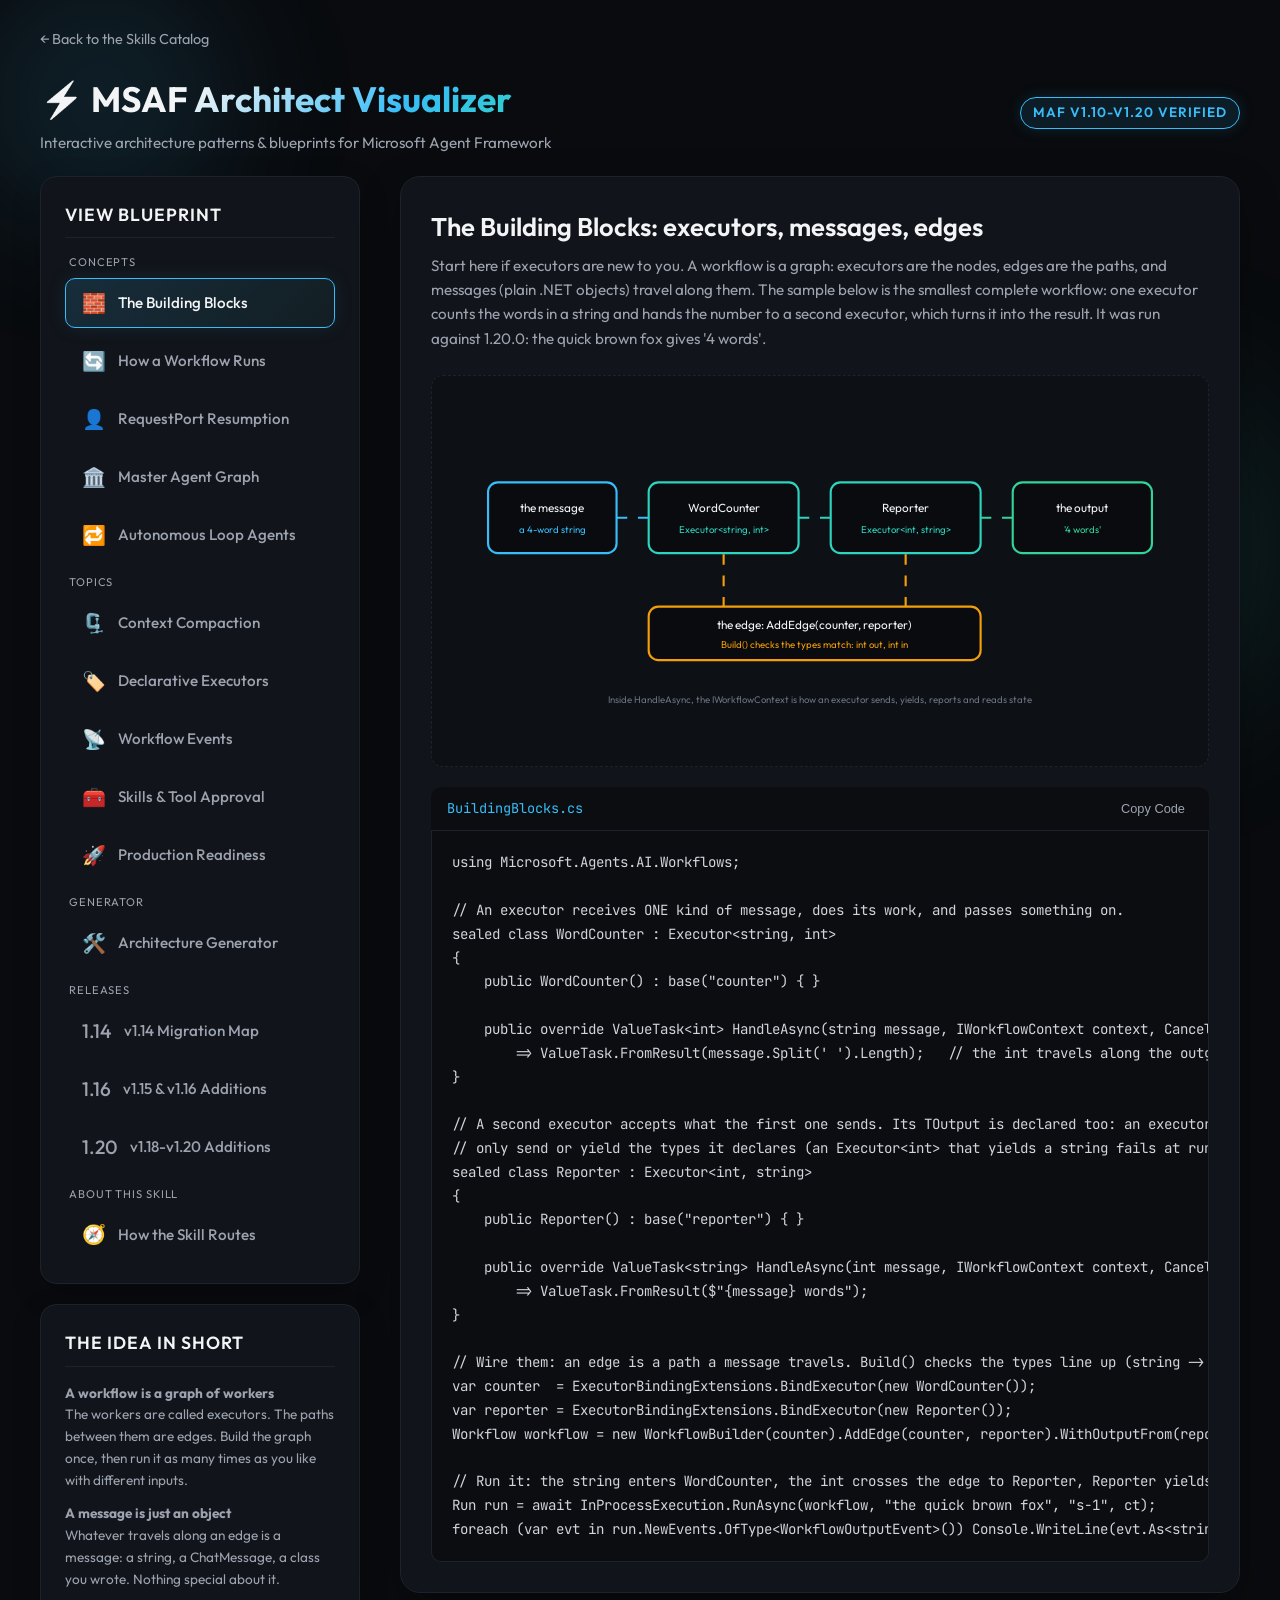
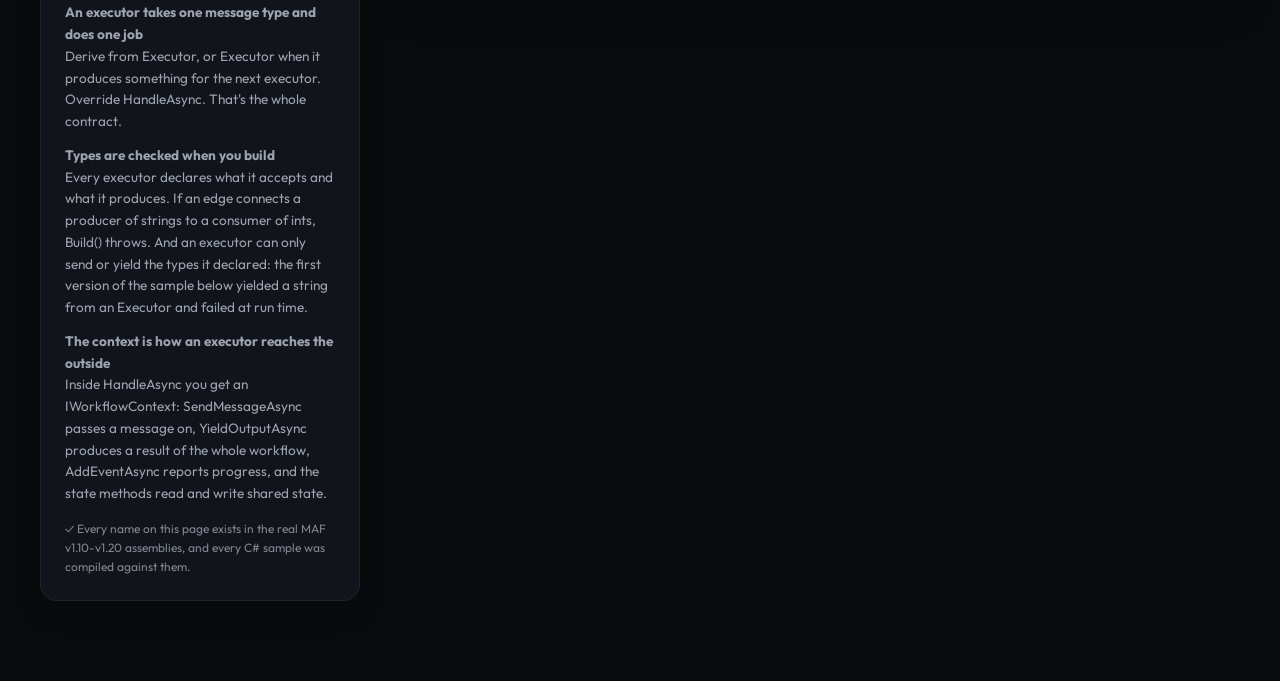
==== commit a31ff300: "release: the MSAF visualizer covers the skill by topic, and every sample on it compiles The visualiz" ====
--- a/msaf-visualizer.html
+++ b/msaf-visualizer.html
@@ -10,12 +10,12 @@
             --bg-dark: #090b0e;
             --bg-card: #11141a;
             --bg-border: #1d232c;
-            --color-primary: #6366f1;
-            --color-primary-glow: rgba(99, 102, 241, 0.15);
-            --color-secondary: #a855f7;
-            --color-secondary-glow: rgba(168, 85, 247, 0.15);
-            --color-accent: #06b6d4;
-            --color-accent-glow: rgba(6, 182, 212, 0.15);
+            --color-primary: #38bdf8;
+            --color-primary-glow: rgba(56, 189, 248, 0.15);
+            --color-secondary: #2dd4bf;
+            --color-secondary-glow: rgba(45, 212, 191, 0.15);
+            --color-accent: #fb923c;
+            --color-accent-glow: rgba(251, 146, 60, 0.15);
             --color-success: #10b981;
             --color-warning: #f59e0b;
             --text-main: #f3f4f6;
@@ -101,7 +101,7 @@
         }
 
         .version-badge {
-            background: rgba(99, 102, 241, 0.1);
+            background: rgba(56, 189, 248, 0.1);
             border: 1px solid var(--color-primary);
             color: var(--color-primary);
             padding: 4px 12px;
@@ -118,8 +118,15 @@
             margin: 0 auto;
             padding: 0 40px;
             display: grid;
-            grid-template-columns: 320px 1fr;
+            /* minmax(0, 1fr), not 1fr: a grid track's implicit minimum is min-content, so one long
+               unwrapped code line would widen the column past the centred container and body's
+               overflow-x: hidden would clip the right edge (empty space left, missing content right). */
+            grid-template-columns: 320px minmax(0, 1fr);
             gap: 40px;
+        }
+        @media (max-width: 960px) {
+            main { grid-template-columns: minmax(0, 1fr); padding: 0 20px; }
+            header { padding: 0 20px; flex-wrap: wrap; gap: 12px; }
         }
 
         /* Left Navigation Bar */
@@ -148,6 +155,7 @@
             border-bottom: 1px solid var(--bg-border);
             padding-bottom: 8px;
         }
+        .nav-group { font-size: 0.7rem; letter-spacing: 0.08em; text-transform: uppercase; color: var(--text-muted); margin: 14px 0 6px 4px; }
 
         .nav-list {
             list-style: none;
@@ -182,9 +190,9 @@
 
         .nav-btn.active {
             color: var(--text-main);
-            background: linear-gradient(135deg, var(--color-primary-glow) 0%, rgba(168, 85, 247, 0.05) 100%);
+            background: linear-gradient(135deg, var(--color-primary-glow) 0%, rgba(45, 212, 191, 0.05) 100%);
             border-color: var(--color-primary);
-            box-shadow: 0 0 20px rgba(99, 102, 241, 0.1);
+            box-shadow: 0 0 20px rgba(56, 189, 248, 0.1);
         }
 
         .nav-btn-icon {
@@ -196,6 +204,7 @@
             display: flex;
             flex-direction: column;
             gap: 30px;
+            min-width: 0;   /* let the code panels shrink instead of widening the column */
         }
 
         .viewport-card {
@@ -228,16 +237,19 @@
         }
 
         /* Interactive Canvas */
+        .diagram-container svg { width: 100%; max-width: 920px; height: auto; }   /* the SVGs are drawn at 650px; let them scale up */
         .diagram-container {
             background: rgba(0, 0, 0, 0.2);
             border: 1px dashed var(--bg-border);
             border-radius: 12px;
             padding: 40px;
             display: flex;
+            flex-direction: column;
             justify-content: center;
             align-items: center;
             min-height: 380px;
             position: relative;
+            overflow-x: auto;
         }
 
         /* SVG Architecture Styling */
@@ -271,10 +283,11 @@
         /* Split Code Panel */
         .code-split {
             display: grid;
-            grid-template-columns: 1fr;
+            grid-template-columns: minmax(0, 1fr);
             gap: 20px;
             margin-top: 20px;
         }
+        .code-split > div { min-width: 0; }
 
         .code-header {
             display: flex;
@@ -433,6 +446,13 @@
             transform: translateY(0);
             pointer-events: all;
         }
+        .view-notes { width: 100%; margin-top: 18px; font-size: 0.85rem; color: var(--text-muted); }
+        .view-notes table { width: 100%; border-collapse: collapse; }
+        .view-notes th, .view-notes td { text-align: left; padding: 6px 10px; border-bottom: 1px solid var(--bg-border); vertical-align: top; }
+        .view-notes th { color: var(--text-main); font-weight: 600; }
+        .view-notes td:first-child { color: var(--text-main); font-family: var(--font-code); font-size: 0.8rem; white-space: nowrap; }
+        .view-notes .group td { color: var(--color-primary); font-weight: 600; padding-top: 12px; font-family: var(--font-main); }
+        .node-overlay-hint { margin-top: 10px; font-size: 0.7rem; color: var(--text-muted); opacity: 0.8; }
 
         .node-overlay h4 {
             font-size: 0.95rem;
@@ -466,11 +486,18 @@
         <div class="sidebar">
             <div class="nav-card">
                 <h3>View Blueprint</h3>
+                <p class="nav-group">Concepts</p>
                 <ul class="nav-list">
                     <li>
-                        <button class="nav-btn active" onclick="switchView('bsp', this)">
+                        <button class="nav-btn active" onclick="switchView('basics', this)">
+                            <span class="nav-btn-icon">🧱</span>
+                            The Building Blocks
+                        </button>
+                    </li>
+                    <li>
+                        <button class="nav-btn" onclick="switchView('bsp', this)">
                             <span class="nav-btn-icon">🔄</span>
-                            Pregel Superstep Engine
+                            How a Workflow Runs
                         </button>
                     </li>
                     <li>
@@ -491,6 +518,51 @@
                             Autonomous Loop Agents
                         </button>
                     </li>
+                </ul>
+                <p class="nav-group">Topics</p>
+                <ul class="nav-list">
+                    <li>
+                        <button class="nav-btn" onclick="switchView('compaction', this)">
+                            <span class="nav-btn-icon">🗜️</span>
+                            Context Compaction
+                        </button>
+                    </li>
+                    <li>
+                        <button class="nav-btn" onclick="switchView('declarative', this)">
+                            <span class="nav-btn-icon">🏷️</span>
+                            Declarative Executors
+                        </button>
+                    </li>
+                    <li>
+                        <button class="nav-btn" onclick="switchView('events', this)">
+                            <span class="nav-btn-icon">📡</span>
+                            Workflow Events
+                        </button>
+                    </li>
+                    <li>
+                        <button class="nav-btn" onclick="switchView('skills', this)">
+                            <span class="nav-btn-icon">🧰</span>
+                            Skills &amp; Tool Approval
+                        </button>
+                    </li>
+                    <li>
+                        <button class="nav-btn" onclick="switchView('production', this)">
+                            <span class="nav-btn-icon">🚀</span>
+                            Production Readiness
+                        </button>
+                    </li>
+                </ul>
+                <p class="nav-group">Generator</p>
+                <ul class="nav-list">
+                    <li>
+                        <button class="nav-btn" onclick="switchView('generator', this)">
+                            <span class="nav-btn-icon">🛠️</span>
+                            Architecture Generator
+                        </button>
+                    </li>
+                </ul>
+                <p class="nav-group">Releases</p>
+                <ul class="nav-list">
                     <li>
                         <button class="nav-btn" onclick="switchView('v114', this)">
                             <span class="nav-btn-icon">1.14</span>
@@ -509,10 +581,13 @@
                             v1.18-v1.20 Additions
                         </button>
                     </li>
+                </ul>
+                <p class="nav-group">About this skill</p>
+                <ul class="nav-list">
                     <li>
-                        <button class="nav-btn" onclick="switchView('generator', this)">
-                            <span class="nav-btn-icon">🛠️</span>
-                            Architecture Generator
+                        <button class="nav-btn" onclick="switchView('routing', this)">
+                            <span class="nav-btn-icon">🧭</span>
+                            How the Skill Routes
                         </button>
                     </li>
                 </ul>
@@ -525,7 +600,7 @@
                     <p><strong>The slowest branch sets the pace</strong><br>Parallel paths re-sync every round - a long chain next to a short one makes the short one wait. Keep sequential work consolidated.</p>
                     <p><strong>State lands between rounds</strong><br>Updates queue up during a round and commit at the barrier, so concurrent nodes never race each other.</p>
                 </div>
-                <p style="font-size: 0.75rem; color: var(--text-muted); margin-top: 14px; opacity: 0.8;">✓ Everything on this page is checked against the real MAF v1.10-v1.20 binaries - no invented APIs.</p>
+                <p style="font-size: 0.75rem; color: var(--text-muted); margin-top: 14px; opacity: 0.8;">✓ Every name on this page exists in the real MAF v1.10-v1.20 assemblies, and every C# sample was compiled against them.</p>
             </div>
         </div>
 
@@ -536,8 +611,8 @@
             <div class="viewport-card">
                 <!-- Section Header -->
                 <div class="viewport-header">
-                    <h2 id="view-title">Pregel Superstep Engine (BSP Model)</h2>
-                    <p id="view-desc">Visualizing bulk-synchronous-parallel execution and step barriers in the MAF engine.</p>
+                    <h2 id="view-title">The Building Blocks: executors, messages, edges</h2>
+                    <p id="view-desc">Executors are the nodes, edges are the paths, and messages travel along them.</p>
                 </div>
 
                 <!-- Interactive SVG Canvas -->
@@ -546,10 +621,14 @@
                         <!-- SVG content will be injected dynamically -->
                     </div>
 
+                    <!-- Optional notes a view renders under its diagram (a table, a list) -->
+                    <div id="view-notes" class="view-notes" hidden></div>
+
                     <!-- Overlay description panel for clicked nodes -->
                     <div id="node-info-overlay" class="node-overlay">
                         <h4 id="node-overlay-title">Node Title</h4>
                         <p id="node-overlay-desc">Select an architecture node in the diagram to inspect its execution properties, state rules, and API interfaces.</p>
+                        <p class="node-overlay-hint">Click anywhere, or press Esc, to close.</p>
                     </div>
                 </div>
 
@@ -571,15 +650,598 @@
     <script>
         // Database of views
         const views = {
+            basics: {
+                file: "BuildingBlocks.cs",
+                title: "The Building Blocks: executors, messages, edges",
+                principlesTitle: "The Idea in Short",
+                principles: [
+                    ["A workflow is a graph of workers", "The workers are called executors. The paths between them are edges. Build the graph once, then run it as many times as you like with different inputs."],
+                    ["A message is just an object", "Whatever travels along an edge is a message: a string, a ChatMessage, a class you wrote. Nothing special about it."],
+                    ["An executor takes one message type and does one job", "Derive from Executor<TInput>, or Executor<TInput, TOutput> when it produces something for the next executor. Override HandleAsync. That's the whole contract."],
+                    ["Types are checked when you build", "Every executor declares what it accepts and what it produces. If an edge connects a producer of strings to a consumer of ints, Build() throws. And an executor can only send or yield the types it declared: the first version of the sample below yielded a string from an Executor<int> and failed at run time."],
+                    ["The context is how an executor reaches the outside", "Inside HandleAsync you get an IWorkflowContext: SendMessageAsync passes a message on, YieldOutputAsync produces a result of the whole workflow, AddEventAsync reports progress, and the state methods read and write shared state."]
+                ],
+                desc: "Start here if executors are new to you. A workflow is a graph: executors are the nodes, edges are the paths, and messages (plain .NET objects) travel along them. The sample below is the smallest complete workflow: one executor counts the words in a string and hands the number to a second executor, which turns it into the result. It was run against 1.20.0: the quick brown fox gives '4 words'.",
+                code: `using Microsoft.Agents.AI.Workflows;
+
+// An executor receives ONE kind of message, does its work, and passes something on.
+sealed class WordCounter : Executor<string, int>
+{
+    public WordCounter() : base("counter") { }
+
+    public override ValueTask<int> HandleAsync(string message, IWorkflowContext context, CancellationToken cancellationToken = default)
+        => ValueTask.FromResult(message.Split(' ').Length);   // the int travels along the outgoing edges
+}
+
+// A second executor accepts what the first one sends. Its TOutput is declared too: an executor may
+// only send or yield the types it declares (an Executor<int> that yields a string fails at run time).
+sealed class Reporter : Executor<int, string>
+{
+    public Reporter() : base("reporter") { }
+
+    public override ValueTask<string> HandleAsync(int message, IWorkflowContext context, CancellationToken cancellationToken = default)
+        => ValueTask.FromResult($"{message} words");
+}
+
+// Wire them: an edge is a path a message travels. Build() checks the types line up (string -> int -> output).
+var counter  = ExecutorBindingExtensions.BindExecutor(new WordCounter());
+var reporter = ExecutorBindingExtensions.BindExecutor(new Reporter());
+Workflow workflow = new WorkflowBuilder(counter).AddEdge(counter, reporter).WithOutputFrom(reporter).Build();
+
+// Run it: the string enters WordCounter, the int crosses the edge to Reporter, Reporter yields the output.
+Run run = await InProcessExecution.RunAsync(workflow, "the quick brown fox", "s-1", ct);
+foreach (var evt in run.NewEvents.OfType<WorkflowOutputEvent>()) Console.WriteLine(evt.As<string>());   // 4 words`,
+                svg: `<svg width="650" height="290" viewBox="0 0 650 290" fill="none" xmlns="http://www.w3.org/2000/svg">
+    <path class="animated-line" d="M 135 95 H 165" stroke="#38bdf8" stroke-width="2"/>
+    <path class="animated-line" d="M 305 95 H 335" stroke="#2dd4bf" stroke-width="2"/>
+    <path class="animated-line" d="M 475 95 H 505" stroke="#34d399" stroke-width="2"/>
+    <path class="animated-line" d="M 235 129 V 178" stroke="#f59e0b" stroke-width="2" stroke-dasharray="5 5"/>
+    <path class="animated-line" d="M 405 129 V 178" stroke="#f59e0b" stroke-width="2" stroke-dasharray="5 5"/>
+
+    <g class="node" style="--glow-color: #38bdf8;" onclick="showNodeDetails('The input message', 'Any .NET object can be a message. Here it is the string the quick brown fox, handed to the first executor when the run starts. The workflow only accepts it because the first executor declared that it takes a string.')">
+        <rect x="15" y="62" width="120" height="66" rx="9" fill="#090b0e" stroke="#38bdf8" stroke-width="2"/>
+        <text x="75" y="90" fill="#f3f4f6" font-family="Outfit" font-size="11" text-anchor="middle">the message</text>
+        <text x="75" y="109" fill="#38bdf8" font-family="Outfit" font-size="9" text-anchor="middle">a 4-word string</text>
+    </g>
+    <g class="node" style="--glow-color: #2dd4bf;" onclick="showNodeDetails('WordCounter: Executor of string, producing int', 'Derives from Executor of string and int. Its HandleAsync receives the string, counts the words and returns 4. Because it declared int as its output, that 4 travels along the outgoing edge to whatever is connected next.')">
+        <rect x="165" y="62" width="140" height="66" rx="9" fill="#090b0e" stroke="#2dd4bf" stroke-width="2"/>
+        <text x="235" y="90" fill="#f3f4f6" font-family="Outfit" font-size="11" text-anchor="middle">WordCounter</text>
+        <text x="235" y="109" fill="#2dd4bf" font-family="Outfit" font-size="9" text-anchor="middle">Executor&lt;string, int&gt;</text>
+    </g>
+    <g class="node" style="--glow-color: #2dd4bf;" onclick="showNodeDetails('Reporter: Executor of int, producing string', 'Accepts the int the counter sent and turns it into the text "4 words". It is marked as the workflow output source, so what it produces becomes the result of the run. In the first version of this sample it derived from Executor of int alone and tried to yield a string: the framework refused at run time, because an executor may only produce the types it declared.')">
+        <rect x="335" y="62" width="140" height="66" rx="9" fill="#090b0e" stroke="#2dd4bf" stroke-width="2"/>
+        <text x="405" y="90" fill="#f3f4f6" font-family="Outfit" font-size="11" text-anchor="middle">Reporter</text>
+        <text x="405" y="109" fill="#2dd4bf" font-family="Outfit" font-size="9" text-anchor="middle">Executor&lt;int, string&gt;</text>
+    </g>
+    <g class="node" style="--glow-color: #34d399;" onclick="showNodeDetails('The output', 'WithOutputFrom(reporter) marks the reporter as the executor whose results are the workflow output. After the run, read them from run.NewEvents as WorkflowOutputEvent, or watch them arrive on the event stream. Executed: 4 words.')">
+        <rect x="505" y="62" width="130" height="66" rx="9" fill="#090b0e" stroke="#34d399" stroke-width="2"/>
+        <text x="570" y="90" fill="#f3f4f6" font-family="Outfit" font-size="11" text-anchor="middle">the output</text>
+        <text x="570" y="109" fill="#34d399" font-family="Outfit" font-size="9" text-anchor="middle">'4 words'</text>
+    </g>
+    <g class="node" style="--glow-color: #f59e0b;" onclick="showNodeDetails('The edge, and the check at Build()', 'AddEdge(counter, reporter) says messages from the counter go to the reporter. When you call Build(), the framework checks that what the counter produces (int) is something the reporter accepts (int). Connect a string producer to an int consumer and Build() throws, so a wiring mistake is caught before anything runs.')">
+        <rect x="165" y="178" width="310" height="50" rx="9" fill="#090b0e" stroke="#f59e0b" stroke-width="2"/>
+        <text x="320" y="199" fill="#f3f4f6" font-family="Outfit" font-size="11" text-anchor="middle">the edge: AddEdge(counter, reporter)</text>
+        <text x="320" y="217" fill="#f59e0b" font-family="Outfit" font-size="9" text-anchor="middle">Build() checks the types match: int out, int in</text>
+    </g>
+
+    <text x="325" y="268" fill="#6b7280" font-family="Outfit" font-size="9" text-anchor="middle">Inside HandleAsync, the IWorkflowContext is how an executor sends, yields, reports and reads state</text>
+</svg>`
+            },
+            routing: {
+                title: "How the Skill Answers a Question",
+                principlesTitle: "Three Reads, Not a Folder",
+                principles: [
+                    ["Find the version first", "Everything in the skill is checked per MAF version against the real assemblies, so nothing is answered until the project's Microsoft.Agents.AI version is known."],
+                    ["Then one page", "Each topic page for the current version stands on its own. Loading the whole folder means reading twelve answers to get one."],
+                    ["Older versions stay as they were", "Pages for v1.11 to v1.19 are correct for those versions and are only fixed when something in them is wrong. New topics go into the current version's folder."],
+                    ["It also says what does not exist", "The matrix names the API that never shipped: WorkflowSuspendedException does not exist in any MAF version. Waiting for a human is RequestPort, PendingRequests and ResumeAsync, in every version."]
+                ],
+                desc: "This page is about the framework; this last view is about the skill behind it. When an agent uses the skill to answer a question, it reads three things: the project file to learn which MAF version is installed, one compatibility matrix, and one topic page written for that version. Never a whole folder.",
+                file: "SKILL.md",
+                code: `# How this skill answers a question -- three reads, never a folder
+
+1. RESOLVE the version.
+   Read the .csproj: Microsoft.Agents.AI.Workflows / Microsoft.Agents.AI  ->  e.g. 1.20.0
+   (Microsoft.Agents.Builder / Microsoft.Agents.Hosting.AspNetCore is the M365 Agents SDK: not this skill.)
+
+2. CHECK the matrix.
+   references/version-map.md: which versions have the feature, which cells are MAAI001-gated,
+   what was removed or renamed, and the one API that never shipped (WorkflowSuspendedException).
+
+3. READ one page, from the folder matching the resolved version.
+
+   Your task                                                        Page
+   -----------------------------------------------------------------  ------------------------------
+   Build an agent: ChatClientAgent, sessions, binding, modes          agent-layer-core.md
+   Wrap an agent: approval middleware, concurrency, routing           agent-middleware.md   (v1.19+)
+   Background agents: releasing a session, the wait-tool timeout      background-agents.md  (v1.20+)
+   Autonomous iteration: LoopAgent and evaluators                     agent-loops.md
+   Agent skills, tool approval, file stores                           agent-skills.md
+   Keep a long conversation inside the window                         context-compaction.md
+   Write an executor: message handlers, protocol configuration        declarative-executors.md
+   Human-in-the-loop, request ports, Magentic planning                hitl-and-routing.md
+   Choose an orchestration: sequential / concurrent / group / handoff orchestration-patterns.md
+   Ship it: streaming, observability, errors, cancellation            production-readiness.md
+   Workflow state, scopes, checkpoint stores                          state-and-persistence.md
+   Host a workflow as an agent: AsAIAgent, checkpoint redirection     workflow-hosting.md   (v1.19+)
+   Observe a run: the event taxonomy and typed output                 workflow-events.md
+
+A v1.19 or v1.20 page is self-contained: it needs no second page to be understood.
+Loading a whole folder buys you every other topic in it (13 pages, ~135 KB) for nothing.`,
+                svg: `
+<svg width="650" height="290" viewBox="0 0 650 290" fill="none" xmlns="http://www.w3.org/2000/svg">
+    <path class="animated-line" d="M 175 80 H 235" stroke="#38bdf8" stroke-width="2"/>
+    <path class="animated-line" d="M 415 80 H 475" stroke="#2dd4bf" stroke-width="2"/>
+    <path class="animated-line" d="M 325 113 V 175" stroke="#ef4444" stroke-width="2" stroke-dasharray="5 5"/>
+
+    <g class="node" style="--glow-color: #38bdf8;" onclick="showNodeDetails('1. Find the version', 'Read the .csproj for Microsoft.Agents.AI.Workflows or Microsoft.Agents.AI. A project using Microsoft.Agents.Builder or Microsoft.Agents.Hosting.AspNetCore is on the separate Microsoft 365 Agents SDK, which this skill does not cover.')">
+        <rect x="25" y="47" width="150" height="66" rx="9" fill="#090b0e" stroke="#38bdf8" stroke-width="2"/>
+        <text x="100" y="75" fill="#f3f4f6" font-family="Outfit" font-size="11" text-anchor="middle">1. Resolve version</text>
+        <text x="100" y="94" fill="#38bdf8" font-family="Outfit" font-size="9" text-anchor="middle">.csproj: 1.20.0</text>
+    </g>
+    <g class="node" style="--glow-color: #2dd4bf;" onclick="showNodeDetails('2. Check the matrix', 'references/version-map.md: one table of features by version, with experimental cells marked, what was removed or renamed, and the fallback rules.')">
+        <rect x="235" y="47" width="180" height="66" rx="9" fill="#090b0e" stroke="#2dd4bf" stroke-width="2"/>
+        <text x="325" y="75" fill="#f3f4f6" font-family="Outfit" font-size="11" text-anchor="middle">2. Check the matrix</text>
+        <text x="325" y="94" fill="#2dd4bf" font-family="Outfit" font-size="9" text-anchor="middle">version-map.md</text>
+    </g>
+    <g class="node" style="--glow-color: #10b981;" onclick="showNodeDetails('3. Read one topic page', 'references/v1.20/ has one page per topic, picked from the task table in the skill body. Each page stands on its own; a link to another version is background, never required. The skill measures this: 13 topics, one file each.')">
+        <rect x="475" y="47" width="150" height="66" rx="9" fill="#090b0e" stroke="#10b981" stroke-width="2"/>
+        <text x="550" y="75" fill="#f3f4f6" font-family="Outfit" font-size="11" text-anchor="middle">3. Read ONE page</text>
+        <text x="550" y="94" fill="#10b981" font-family="Outfit" font-size="9" text-anchor="middle">references/v1.20/topic.md</text>
+    </g>
+
+    <g class="node" style="--glow-color: #ef4444;" onclick="showNodeDetails('Not this: the whole folder', 'The current folder is 13 pages, about 135 KB. Loading all of it to answer one question means reading twelve answers you did not ask for. The skill body links pages, never folders, for exactly this reason.')">
+        <rect x="205" y="175" width="240" height="56" rx="9" fill="#090b0e" stroke="#ef4444" stroke-width="2" stroke-dasharray="6 4"/>
+        <text x="325" y="199" fill="#f3f4f6" font-family="Outfit" font-size="11" text-anchor="middle">the whole folder</text>
+        <text x="325" y="217" fill="#ef4444" font-family="Outfit" font-size="9" text-anchor="middle">13 pages, ~135 KB: never the route</text>
+        <line x1="215" y1="185" x2="435" y2="221" stroke="#ef4444" stroke-width="1.5" opacity="0.6"/>
+    </g>
+
+    <text x="325" y="268" fill="#6b7280" font-family="Outfit" font-size="9" text-anchor="middle">Older folders (v1.11 to v1.19) are frozen historical record - correct for their pin, fixed in place, never restructured</text>
+</svg>`
+            },
+            compaction: {
+                title: "Context Compaction: keeping a long chat inside the window",
+                principlesTitle: "The Idea in Short",
+                principles: [
+                    ["Trigger, strategy, provider", "The trigger decides when (too many tokens, too many turns). The strategy decides what to do about it (drop the oldest, summarise, shrink tool output). The provider runs the pair for you, so compaction isn't something you call from your own loop."],
+                    ["Nothing is deleted, only hidden", "A strategy doesn't remove messages. It marks groups of them as excluded, and the model simply stops seeing them. That's why tool calls and their results never get separated by accident."],
+                    ["Set the formatter when you create the strategy", "ToolResultCompactionStrategy lets you decide how a shrunk tool result looks, but only in the object initializer. Setting it later won't compile."],
+                    ["Write your own by overriding CompactCoreAsync", "Not CompactAsync, which can't be overridden. Your class gets the index, marks what it wants hidden, and returns true if it changed anything."],
+                    ["Same in every version", "These 15 types haven't changed from v1.10 to v1.20, so what you learn here works on any version you're pinned to."]
+                ],
+                desc: "A long conversation eventually stops fitting the model's context window. Instead of writing your own code to trim history, you plug in three small pieces: a trigger that says when to compact, a strategy that says what to drop or summarise, and a provider that runs them inside the agent. Click a node to see how each piece behaves.",
+                file: "ContextCompaction.cs",
+                code: `using Microsoft.Agents.AI;
+using Microsoft.Agents.AI.Compaction;
+using Microsoft.Extensions.AI;
+
+// Triggers decide WHEN; strategies decide WHAT; the provider plugs the pair into an agent.
+CompactionTrigger byTokens = CompactionTriggers.TokensExceed(100_000);
+CompactionTrigger hasTools = CompactionTriggers.HasToolCalls();
+CompactionTrigger both     = CompactionTriggers.All(byTokens, hasTools);   // params -- no array ceremony
+
+// Every strategy takes its trigger first; the rest is optional.
+var sliding     = new SlidingWindowCompactionStrategy(byTokens);            // keep the last N turns
+var toolResults = new ToolResultCompactionStrategy(hasTools)                // shrink tool output, keep the call visible
+{
+    ToolCallFormatter = g => $"[{g.MessageCount} tool messages elided]",  // init-only: object initializer or CS8852
+};
+var summarizing = new SummarizationCompactionStrategy(chatClient, byTokens); // summarise instead of dropping
+var pipeline    = new PipelineCompactionStrategy(new CompactionStrategy[] { toolResults, sliding });
+
+// Attach through the agent options, or ChatClientBuilder.UseAIContextProviders.
+var provider = new CompactionProvider(pipeline);
+var options  = new ChatClientAgentOptions
+{
+    Name = "researcher",
+    AIContextProviders = new AIContextProvider[] { provider },
+};
+AIAgent agent = new ChatClientAgent(chatClient, options);
+
+// Writing your own: CompactAsync is NOT virtual (CS0506). Override the protected CompactCoreAsync -- absent from the surface dump.
+sealed class DropFailedToolCalls : CompactionStrategy
+{
+    public DropFailedToolCalls(CompactionTrigger trigger) : base(trigger) { }
+
+    protected override ValueTask<bool> CompactCoreAsync(
+        CompactionMessageIndex index,
+        ILogger logger,
+        CancellationToken cancellationToken)
+    {
+        foreach (CompactionMessageGroup group in index.Groups)
+        {
+            if (group.Kind == CompactionGroupKind.ToolCall)
+            {
+                group.IsExcluded = true;
+                group.ExcludeReason = "failed tool call";
+            }
+        }
+        return ValueTask.FromResult(true);   // true = the index changed
+    }
+}`,
+                svg: `
+<svg width="650" height="290" viewBox="0 0 650 290" fill="none" xmlns="http://www.w3.org/2000/svg">
+    <path class="animated-line" d="M 145 80 H 190" stroke="#38bdf8" stroke-width="2"/>
+    <path class="animated-line" d="M 460 80 H 505" stroke="#2dd4bf" stroke-width="2"/>
+    <path class="animated-line" d="M 325 122 V 168" stroke="#f59e0b" stroke-width="2"/>
+    <path class="animated-line" d="M 565 113 V 168" stroke="#10b981" stroke-width="2"/>
+
+    <g class="node" style="--glow-color: #38bdf8;" onclick="showNodeDetails('The conversation so far', 'The agent itself keeps no history. It lives in the AgentSession, and that is what compaction works on. If your agent switches between chat clients per session, they all see the same compacted history.')">
+        <rect x="25" y="47" width="120" height="66" rx="9" fill="#090b0e" stroke="#38bdf8" stroke-width="2"/>
+        <text x="85" y="75" fill="#f3f4f6" font-family="Outfit" font-size="11" text-anchor="middle">Session history</text>
+        <text x="85" y="94" fill="#38bdf8" font-family="Outfit" font-size="9" text-anchor="middle">grows every turn</text>
+    </g>
+    <g class="node" style="--glow-color: #2dd4bf;" onclick="showNodeDetails('The index: messages sorted into groups', 'The strategy never sees raw messages. It sees groups, each labelled System, User, AssistantText, ToolCall or Summary, with a message count, a byte count and a token count. It hides a group by marking it excluded, and the index reports both the full totals and what is left. A summarising strategy writes its summary back in as a new group.')">
+        <rect x="190" y="38" width="270" height="84" rx="9" fill="#090b0e" stroke="#2dd4bf" stroke-width="2"/>
+        <text x="325" y="60" fill="#f3f4f6" font-family="Outfit" font-size="11" text-anchor="middle">CompactionMessageIndex</text>
+        <rect x="203" y="70" width="46" height="18" rx="4" fill="#1d232c"/><text x="226" y="83" fill="#9ca3af" font-family="Outfit" font-size="9" text-anchor="middle">System</text>
+        <rect x="253" y="70" width="40" height="18" rx="4" fill="#1d232c"/><text x="273" y="83" fill="#9ca3af" font-family="Outfit" font-size="9" text-anchor="middle">User</text>
+        <rect x="297" y="70" width="70" height="18" rx="4" fill="#1d232c"/><text x="332" y="83" fill="#9ca3af" font-family="Outfit" font-size="9" text-anchor="middle">AssistantText</text>
+        <rect x="371" y="70" width="46" height="18" rx="4" fill="#3b1d1d" stroke="#ef4444" stroke-width="1"/><text x="394" y="83" fill="#fca5a5" font-family="Outfit" font-size="9" text-anchor="middle">ToolCall</text>
+        <rect x="421" y="70" width="34" height="18" rx="4" fill="#1d232c"/><text x="438" y="83" fill="#9ca3af" font-family="Outfit" font-size="9" text-anchor="middle">Sum.</text>
+        <text x="325" y="108" fill="#2dd4bf" font-family="Outfit" font-size="9" text-anchor="middle">groups are MARKED IsExcluded, never deleted</text>
+    </g>
+    <g class="node" style="--glow-color: #10b981;" onclick="showNodeDetails('Trigger: when to compact', 'A small function that looks at the index and answers yes or no. Ready-made ones: TokensExceed, MessagesExceed, TurnsExceed, GroupsExceed, HasToolCalls. Combine them with All or Any. TokensBelow is the mirror image, used as a target: keep going until the history is small enough. Any lambda with the right shape works too.')">
+        <rect x="505" y="47" width="120" height="66" rx="9" fill="#090b0e" stroke="#10b981" stroke-width="2"/>
+        <text x="565" y="75" fill="#f3f4f6" font-family="Outfit" font-size="11" text-anchor="middle">Trigger</text>
+        <text x="565" y="94" fill="#10b981" font-family="Outfit" font-size="9" text-anchor="middle">TokensExceed(100k)</text>
+    </g>
+    <g class="node" style="--glow-color: #f59e0b;" onclick="showNodeDetails('Strategy: what to do', 'Every strategy takes its trigger first; everything else is optional. SlidingWindow keeps the last N turns. Truncation drops the oldest groups. ToolResult shrinks tool output but keeps the call visible. ContextWindow works out a budget from the model window and output size. Summarization asks a model to condense old history. Pipeline runs several in order. ChatReducer wraps an existing IChatReducer.')">
+        <rect x="205" y="168" width="240" height="66" rx="9" fill="#090b0e" stroke="#f59e0b" stroke-width="2"/>
+        <text x="325" y="196" fill="#f3f4f6" font-family="Outfit" font-size="11" text-anchor="middle">CompactionStrategy</text>
+        <text x="325" y="215" fill="#f59e0b" font-family="Outfit" font-size="9" text-anchor="middle">SlidingWindow, ToolResult, Summarization, Pipeline...</text>
+    </g>
+    <g class="node" style="--glow-color: #10b981;" onclick="showNodeDetails('Provider: plugs it into the agent', 'Give it a strategy and add it to the agent through ChatClientAgentOptions.AIContextProviders or ChatClientBuilder.UseAIContextProviders. From then on the history is compacted automatically. For a one-off, the static CompactAsync compacts a list of messages without any provider.')">
+        <rect x="475" y="168" width="150" height="66" rx="9" fill="#090b0e" stroke="#10b981" stroke-width="2"/>
+        <text x="550" y="196" fill="#f3f4f6" font-family="Outfit" font-size="11" text-anchor="middle">CompactionProvider</text>
+        <text x="550" y="215" fill="#10b981" font-family="Outfit" font-size="9" text-anchor="middle">an AIContextProvider</text>
+    </g>
+
+    <text x="325" y="268" fill="#6b7280" font-family="Outfit" font-size="9" text-anchor="middle">15 types, byte-identical v1.10 to v1.20 - the override target and the init-only accessor are compile facts, not dump facts</text>
+</svg>`
+            },
+            declarative: {
+                title: "Declarative Executors: one executor that handles several message types",
+                principlesTitle: "The Recipe",
+                principles: [
+                    ["Start from Executor, not Executor<T>", "Executor<TIn> handles one message type, and that's the normal case. When one executor has to accept two or more types, derive from the non-generic Executor and follow the three steps below."],
+                    ["1. One method per message type", "Write a method for each type you accept. It takes the message and the IWorkflowContext. Mark it [MessageHandler]. The attribute only says what the method is for; on its own it changes nothing."],
+                    ["2. Say what comes out", "Declare what the executor produces: [YieldsOutput] and [SendsMessage] on the class, or YieldsOutput<T>() and SendsMessage<T>() inside ConfigureProtocol. The framework checks the edges of your graph against these types when it builds it."],
+                    ["3. Connect them in ConfigureProtocol", "Override ConfigureProtocol. Read the attributes in (AddClassAttributeTypes, AddMethodAttributeTypes), then connect each message type to its method (ConfigureRoutes, AddHandler). This is the step that makes it work, and it's required: the build fails without it."],
+                    ["Don't reach for ReflectingExecutor", "It's the old way, marked obsolete since v1.11. It still compiles, so nothing stops you, but it will be removed."]
+                ],
+                desc: "If executors are new to you, read The Building Blocks first. Most executors handle one message type: you derive from Executor<TIn> and override HandleAsync. This page is about the other case, one executor that accepts several types. You write a method per type, label each with [MessageHandler], and connect them in one required method, ConfigureProtocol. The Router below was run against 1.20.0: given the text hello, it outputs 5, the length.",
+                file: "DeclarativeExecutor.cs",
+                code: `using Microsoft.Agents.AI.Workflows;
+
+internal sealed class Router : Executor
+{
+    public Router(string id) : base(id) { }
+
+    [MessageHandler]
+    public ValueTask HandleText(string message, IWorkflowContext context)
+        => context.YieldOutputAsync(message.Length);
+
+    protected override ProtocolBuilder ConfigureProtocol(ProtocolBuilder protocol)
+        => protocol
+            .AddClassAttributeTypes(typeof(Router))
+            .AddMethodAttributeTypes(typeof(Router).GetMethod(nameof(HandleText))!)
+            .YieldsOutput<int>()
+            .ConfigureRoutes(routes => routes.AddHandler<string>(HandleText));
+}`,
+                svg: `
+<svg width="650" height="290" viewBox="0 0 650 290" fill="none" xmlns="http://www.w3.org/2000/svg">
+    <path class="animated-line" d="M 175 80 H 235" stroke="#2dd4bf" stroke-width="2"/>
+    <path class="animated-line" d="M 415 80 H 475" stroke="#38bdf8" stroke-width="2"/>
+    <path class="animated-line" d="M 550 113 V 168" stroke="#10b981" stroke-width="2"/>
+
+    <g class="node" style="--glow-color: #2dd4bf;" onclick="showNodeDetails('Step 1: label the methods ([MessageHandler] and friends)', '[MessageHandler] goes on a method and says it handles a message. The other four go on the class: [SendsMessage], [YieldsMessage], [StreamsMessage] and [YieldsOutput], each naming a type. They describe intent. Nothing reads them until ConfigureProtocol does.')">
+        <rect x="25" y="47" width="150" height="66" rx="9" fill="#090b0e" stroke="#2dd4bf" stroke-width="2"/>
+        <text x="100" y="75" fill="#f3f4f6" font-family="Outfit" font-size="11" text-anchor="middle">[MessageHandler]</text>
+        <text x="100" y="94" fill="#2dd4bf" font-family="Outfit" font-size="9" text-anchor="middle">metadata, not registration</text>
+    </g>
+    <g class="node" style="--glow-color: #38bdf8;" onclick="showNodeDetails('Step 3: connect them (ConfigureProtocol)', 'You get a ProtocolBuilder. AddClassAttributeTypes and AddMethodAttributeTypes read the attributes in, YieldsOutput and SendsMessage let you declare types directly, and ConfigureRoutes gives you the RouteBuilder where you connect each message type to a method. It is protected and abstract: you must write it, and it does not appear in a listing of public members.')">
+        <rect x="235" y="47" width="180" height="66" rx="9" fill="#090b0e" stroke="#38bdf8" stroke-width="2"/>
+        <text x="325" y="75" fill="#f3f4f6" font-family="Outfit" font-size="11" text-anchor="middle">ConfigureProtocol</text>
+        <text x="325" y="94" fill="#38bdf8" font-family="Outfit" font-size="9" text-anchor="middle">protected abstract - not in the dump</text>
+    </g>
+    <g class="node" style="--glow-color: #10b981;" onclick="showNodeDetails('Routes: which message type goes to which method', 'AddHandler connects a message type to a method. It accepts a plain or async method, with or without a cancellation token, and returns a result or not. AddCatchAll is the fallback for anything no typed route claims.')">
+        <rect x="475" y="47" width="150" height="66" rx="9" fill="#090b0e" stroke="#10b981" stroke-width="2"/>
+        <text x="550" y="75" fill="#f3f4f6" font-family="Outfit" font-size="11" text-anchor="middle">RouteBuilder</text>
+        <text x="550" y="94" fill="#10b981" font-family="Outfit" font-size="9" text-anchor="middle">AddHandler / AddCatchAll</text>
+    </g>
+    <g class="node" style="--glow-color: #10b981;" onclick="showNodeDetails('What the sample does when run', 'Running the Router against 1.20.0: it reports that it takes System.String and outputs System.Int32, and the text hello comes out as 5, its length.')">
+        <rect x="475" y="168" width="150" height="66" rx="9" fill="#090b0e" stroke="#10b981" stroke-width="2"/>
+        <text x="550" y="196" fill="#f3f4f6" font-family="Outfit" font-size="11" text-anchor="middle">string in, int out</text>
+        <text x="550" y="215" fill="#10b981" font-family="Outfit" font-size="9" text-anchor="middle">hello yields 5 (executed)</text>
+    </g>
+    <g class="node" style="--glow-color: #ef4444;" onclick="showNodeDetails('ReflectingExecutor is on its way out', 'Marked obsolete since v1.11. It still compiles, with a warning you may have silenced, and still runs. An API listing does not show the obsolete marker, so it looks like a normal choice. It is not: use Executor with ConfigureProtocol.')">
+        <rect x="25" y="168" width="240" height="66" rx="9" fill="#090b0e" stroke="#ef4444" stroke-width="2" stroke-dasharray="6 4"/>
+        <text x="145" y="196" fill="#f3f4f6" font-family="Outfit" font-size="11" text-anchor="middle">ReflectingExecutor&lt;T&gt;</text>
+        <text x="145" y="215" fill="#ef4444" font-family="Outfit" font-size="9" text-anchor="middle">[Obsolete] since v1.11 - CS0618</text>
+    </g>
+
+    <text x="325" y="268" fill="#6b7280" font-family="Outfit" font-size="9" text-anchor="middle">One message type: Executor&lt;TInput&gt; / Executor&lt;TInput, TOutput&gt; and HandleAsync. Several: Executor + ConfigureProtocol + [MessageHandler]</text>
+</svg>`
+            },
+            events: {
+                title: "Workflow Events: what a running workflow tells you",
+                principlesTitle: "The Idea in Short",
+                principles: [
+                    ["Put the output case last", "AgentResponseEvent and AgentResponseUpdateEvent are kinds of WorkflowOutputEvent. If your switch lists WorkflowOutputEvent first, it catches them too and the agent cases never run. It compiles fine, so nothing warns you."],
+                    ["The Magentic events need an extra using", "MagenticPlanCreatedEvent and friends live in Microsoft.Agents.AI.Workflows.Specialized.Magentic. Without that namespace the compiler says they don't exist, which is easy to misread as 'my version doesn't have them'."],
+                    ["Two ways to spell a failure", "ExecutorFailedEvent gives you the exception as Data. WorkflowErrorEvent gives it as Exception. Both are easy to get backwards."],
+                    ["The method is RunStreamingAsync", "There is no StreamAsync. RunAsync runs to completion; RunStreamingAsync gives you the event stream. RunToCompletionAsync drains the stream for you and lets a callback answer requests."],
+                    ["You can add your own events", "WorkflowEvent isn't sealed. Derive from it and call AddEventAsync inside an executor, and your progress rides the same stream as everything else."]
+                ],
+                desc: "When you run a workflow as a stream, it hands you a sequence of events: an executor started, a round finished, the run needs a human, here is the output. There are 21 event types, all small, all deriving from one base. Progress bars, logging and the human-in-the-loop pause all read from this one stream. Same 21 types from v1.11 to v1.20.",
+                file: "WorkflowEvents.cs",
+                notes: '<table><tr><th>All 21 event types</th><th>What it tells you</th></tr><tr class="group"><td colspan="2">Lifecycle</td></tr><tr><td>WorkflowEvent</td><td>the base of all 21: one Data object, a readable ToString; derive from it for your own events</td></tr><tr><td>WorkflowStartedEvent</td><td>the run started; Data is the input</td></tr><tr class="group"><td colspan="2">Rounds (supersteps)</td></tr><tr><td>SuperStepEvent</td><td>base of the two round events; StepNumber</td></tr><tr><td>SuperStepStartedEvent</td><td>a round began; StartInfo says which executors are sending and whether external messages arrived</td></tr><tr><td>SuperStepCompletedEvent</td><td>a round ended; CompletionInfo says which executors ran, whether state changed, whether messages or a human request are pending, and the checkpoint if one was taken</td></tr><tr class="group"><td colspan="2">Executors</td></tr><tr><td>ExecutorEvent</td><td>base of the three executor events; ExecutorId</td></tr><tr><td>ExecutorInvokedEvent</td><td>an executor started</td></tr><tr><td>ExecutorCompletedEvent</td><td>an executor finished</td></tr><tr><td>ExecutorFailedEvent</td><td>an executor threw; the exception is in Data</td></tr><tr class="group"><td colspan="2">Output</td></tr><tr><td>WorkflowOutputEvent</td><td>a result: Is&lt;T&gt;, As&lt;T&gt;, HasTag, IsIntermediate; list this case last in a switch</td></tr><tr><td>AgentResponseEvent</td><td>a finished agent reply (a kind of WorkflowOutputEvent)</td></tr><tr><td>AgentResponseUpdateEvent</td><td>one streamed piece of an agent reply; AsResponse folds them (a kind of WorkflowOutputEvent)</td></tr><tr class="group"><td colspan="2">Errors and warnings</td></tr><tr><td>WorkflowErrorEvent</td><td>the workflow failed; the exception is in Exception</td></tr><tr><td>SubworkflowErrorEvent</td><td>a nested workflow failed</td></tr><tr><td>WorkflowWarningEvent</td><td>something worth knowing that did not stop the run</td></tr><tr><td>SubworkflowWarningEvent</td><td>a warning from a nested workflow</td></tr><tr class="group"><td colspan="2">Waiting for a human</td></tr><tr><td>RequestInfoEvent</td><td>the run is waiting on a person; carries the ExternalRequest to answer</td></tr><tr class="group"><td colspan="2">Magentic (namespace Specialized.Magentic)</td></tr><tr><td>MagenticOrchestratorEvent</td><td>base of the three manager events; carries the ledger</td></tr><tr><td>MagenticPlanCreatedEvent</td><td>the manager made a plan</td></tr><tr><td>MagenticReplannedEvent</td><td>the manager changed the plan</td></tr><tr><td>MagenticProgressLedgerUpdatedEvent</td><td>the manager updated its progress ledger</td></tr></table>',
+                code: `using Microsoft.Agents.AI.Workflows;
+
+StreamingRun run = await InProcessExecution.RunStreamingAsync(workflow, input);
+
+await foreach (WorkflowEvent evt in run.WatchStreamAsync())
+{
+    switch (evt)
+    {
+        case ExecutorInvokedEvent invoked:   Console.WriteLine($"-> {invoked.ExecutorId}"); break;
+        case ExecutorCompletedEvent done:    Console.WriteLine($"<- {done.ExecutorId}");    break;
+        case ExecutorFailedEvent failed:     Console.WriteLine(failed.Data);              break;   // .Data, not .Exception
+        case SuperStepCompletedEvent step:
+            Console.WriteLine($"step {step.StepNumber}: pendingRequests={step.CompletionInfo.HasPendingRequests}");
+            break;
+        case RequestInfoEvent request:       Console.WriteLine("waiting on a human");     break;
+        case WorkflowOutputEvent output:                                                            // keep LAST
+            if (output.IsIntermediate()) { break; }
+            if (output.Is<string>(out string? summary)) { Console.WriteLine(summary); }
+            bool tagged = output.HasTag(someTag);
+            break;
+    }
+}
+
+// Put your own progress on the same stream: WorkflowEvent is not sealed.
+sealed class ProgressEvent : WorkflowEvent
+{
+    public ProgressEvent(int percent) : base(percent) { }
+}
+// inside an executor: await context.AddEventAsync(new ProgressEvent(50));`,
+                svg: `
+<svg width="650" height="290" viewBox="0 0 650 290" fill="none" xmlns="http://www.w3.org/2000/svg">
+    <path class="animated-line" d="M 325 62 V 90 H 70 V 118" stroke="#6b7280" stroke-width="1.5"/>
+    <path class="animated-line" d="M 325 90 H 190 V 118" stroke="#6b7280" stroke-width="1.5"/>
+    <path class="animated-line" d="M 325 90 V 118" stroke="#6b7280" stroke-width="1.5"/>
+    <path class="animated-line" d="M 325 90 H 460 V 118" stroke="#f59e0b" stroke-width="2"/>
+    <path class="animated-line" d="M 325 90 H 580 V 118" stroke="#6b7280" stroke-width="1.5"/>
+    <path class="animated-line" d="M 460 176 V 200" stroke="#f59e0b" stroke-width="2"/>
+
+    <g class="node" style="--glow-color: #2dd4bf;" onclick="showNodeDetails('WorkflowEvent: the base of all 21', 'Carries one Data object and a readable ToString. It is not sealed, so you can derive your own event and raise it from an executor with AddEventAsync. The branch types are open too; the leaf types are sealed.')">
+        <rect x="245" y="20" width="160" height="42" rx="9" fill="#090b0e" stroke="#2dd4bf" stroke-width="2"/>
+        <text x="325" y="46" fill="#f3f4f6" font-family="Outfit" font-size="11" text-anchor="middle">WorkflowEvent</text>
+    </g>
+    <g class="node" style="--glow-color: #38bdf8;" onclick="showNodeDetails('Lifecycle and rounds', 'WorkflowStartedEvent carries the input. SuperStepStartedEvent and SuperStepCompletedEvent bracket each round: the completed one tells you which executors ran, whether state changed, whether messages or requests are pending, and the checkpoint if one was taken. Its HasPendingRequests flag is how you know a human is needed.')">
+        <rect x="15" y="118" width="110" height="58" rx="9" fill="#090b0e" stroke="#38bdf8" stroke-width="2"/>
+        <text x="70" y="141" fill="#f3f4f6" font-family="Outfit" font-size="10" text-anchor="middle">Lifecycle</text>
+        <text x="70" y="158" fill="#38bdf8" font-family="Outfit" font-size="9" text-anchor="middle">Started, SuperStep x2</text>
+    </g>
+    <g class="node" style="--glow-color: #fb923c;" onclick="showNodeDetails('Executors', 'ExecutorInvokedEvent, ExecutorCompletedEvent and ExecutorFailedEvent, each with the executor id. On the failed one, the exception is in Data, not in a property called Exception.')">
+        <rect x="135" y="118" width="110" height="58" rx="9" fill="#090b0e" stroke="#fb923c" stroke-width="2"/>
+        <text x="190" y="141" fill="#f3f4f6" font-family="Outfit" font-size="10" text-anchor="middle">Executors</text>
+        <text x="190" y="158" fill="#fb923c" font-family="Outfit" font-size="9" text-anchor="middle">Invoked, Completed, Failed</text>
+    </g>
+    <g class="node" style="--glow-color: #ef4444;" onclick="showNodeDetails('Errors, warnings and the human request', 'WorkflowErrorEvent and WorkflowWarningEvent, with Subworkflow variants for nested workflows; the error exposes Exception. RequestInfoEvent carries the request the workflow is waiting on a human to answer. See the RequestPort view for what to do with it.')">
+        <rect x="270" y="118" width="110" height="58" rx="9" fill="#090b0e" stroke="#ef4444" stroke-width="2"/>
+        <text x="325" y="141" fill="#f3f4f6" font-family="Outfit" font-size="10" text-anchor="middle">Trouble + HITL</text>
+        <text x="325" y="158" fill="#ef4444" font-family="Outfit" font-size="9" text-anchor="middle">Error, Warning, RequestInfo</text>
+    </g>
+    <g class="node" style="--glow-color: #f59e0b;" onclick="showNodeDetails('Output: the one branch you inspect', 'WorkflowOutputEvent knows which executor produced it and carries tags. Is<T> tests the type, As<T> casts, HasTag checks a tag, and IsIntermediate (an extension method) tells you it is not the final answer. The two agent events derive from it, which is why it goes last in a switch.')">
+        <rect x="405" y="118" width="110" height="58" rx="9" fill="#090b0e" stroke="#f59e0b" stroke-width="2.5"/>
+        <text x="460" y="141" fill="#f3f4f6" font-family="Outfit" font-size="10" text-anchor="middle">Output</text>
+        <text x="460" y="158" fill="#f59e0b" font-family="Outfit" font-size="9" text-anchor="middle">Is&lt;T&gt;, As&lt;T&gt;, HasTag</text>
+    </g>
+    <g class="node" style="--glow-color: #2dd4bf;" onclick="showNodeDetails('Magentic events', 'MagenticPlanCreatedEvent, MagenticReplannedEvent and MagenticProgressLedgerUpdatedEvent report what a Magentic manager planned. They live in the Specialized.Magentic namespace, so add that using or the compiler will not find them.')">
+        <rect x="525" y="118" width="110" height="58" rx="9" fill="#090b0e" stroke="#2dd4bf" stroke-width="2"/>
+        <text x="580" y="141" fill="#f3f4f6" font-family="Outfit" font-size="10" text-anchor="middle">Magentic</text>
+        <text x="580" y="158" fill="#2dd4bf" font-family="Outfit" font-size="9" text-anchor="middle">Specialized.Magentic ns</text>
+    </g>
+    <g class="node" style="--glow-color: #f59e0b;" onclick="showNodeDetails('The two agent events', 'AgentResponseEvent is a finished agent reply; AgentResponseUpdateEvent is the token stream, with AsResponse to fold the pieces back together. Both are kinds of WorkflowOutputEvent, so a switch must list them before it.')">
+        <rect x="385" y="200" width="150" height="50" rx="9" fill="#090b0e" stroke="#f59e0b" stroke-width="2" stroke-dasharray="6 4"/>
+        <text x="460" y="220" fill="#f3f4f6" font-family="Outfit" font-size="10" text-anchor="middle">AgentResponse(Update)Event</text>
+        <text x="460" y="238" fill="#f59e0b" font-family="Outfit" font-size="9" text-anchor="middle">derive from Output: case order matters</text>
+    </g>
+
+    <text x="325" y="278" fill="#6b7280" font-family="Outfit" font-size="9" text-anchor="middle">21 types, identical v1.11 to v1.20 - a workflow hosted as an agent is observed through the agent surface instead</text>
+</svg>`
+            },
+            skills: {
+                title: "Agent Skills, File Stores and Tool Approval",
+                principlesTitle: "The Idea in Short",
+                principles: [
+                    ["This whole area is marked experimental", "Compiling against it gives you the MAAI001 diagnostic until you suppress it. Do that in the one project that uses it, not for the whole solution."],
+                    ["The Disable switches remove a human check quietly", "Each Disable...Approval flag turns off a prompt for a whole class of operations. Nothing in the transcript says a prompt was skipped. Combined with a broad auto-approval rule, everything goes through and nothing is recorded."],
+                    ["Auto-approval can't loop forever", "Each round of auto-approved calls is a fresh call to the inner agent, so a per-call limit wouldn't help. MaxAutoApprovalIterations is the cap; leave it null and you get 40, a constant you won't find in an API listing."],
+                    ["Dispose the chain", "Sources, the skills provider and the file provider all implement IDisposable. Pass ownsSource: true and disposing the provider disposes everything it wraps."],
+                    ["Rules see the whole situation", "An approval rule doesn't just get the function name. It gets the call plus the agent, the session, the request messages and the run options, so policy can depend on who is asking."]
+                ],
+                desc: "Three things an agent host has to decide: where the agent's reusable skills come from, how the agent reads and writes files, and who approves a tool call before it runs. The first two are providers you plug in. The third is a small set of rules and switches that are easy to combine badly. Same shapes from v1.18 to v1.20.",
+                file: "SkillsAndApproval.cs",
+                code: `using Microsoft.Agents.AI;
+using Microsoft.Extensions.Logging;
+using Microsoft.Extensions.Logging.Abstractions;
+
+public sealed class DbSkillsSource : AgentSkillsSource
+{
+    public override Task<IList<AgentSkill>> GetSkillsAsync(AgentSkillsSourceContext context, CancellationToken ct)
+        => LoadSkillsForAgentAsync(context.Agent.Id, ct);
+}
+
+ILoggerFactory lf = NullLoggerFactory.Instance;
+AgentSkillsSource source = new DbSkillsSource();
+
+// Compose sources: filter -> dedupe -> cache (the three decorators derive from DelegatingAgentSkillsSource).
+AgentSkillsSource filtered = new FilteringAgentSkillsSource(
+    source,
+    (AgentSkill s, AgentSkillsSourceContext ctx) => s.Frontmatter.Name != "dangerous",
+    lf);
+AgentSkillsSource deduped = new DeduplicatingAgentSkillsSource(filtered, lf);
+AgentSkillsSource cached = new CachingAgentSkillsSource(deduped, new CachingAgentSkillsSourceOptions
+{
+    RefreshInterval = TimeSpan.FromMinutes(5),
+    CacheIsolationKeySelector = ctx => ctx.Agent.Id,
+});
+
+// The provider is IDisposable; ownsSource:true disposes the composed chain with it.
+using var skills = new AgentSkillsProvider(
+    cached,
+    new AgentSkillsProviderOptions { IncludeDetailedErrors = true },   // leave every Disable*Approval flag off in production
+    lf,
+    ownsSource: true);
+
+// Tool approval composes on top, and the auto-approval loop is bounded (v1.18+).
+var gated = new ToolApprovalAgent(innerAgent, new ToolApprovalAgentOptions
+{
+    AutoApprovalRules =
+    [
+        context => new ValueTask<bool>(context.FunctionCallContent.Name == "read_file")
+    ],
+    MaxAutoApprovalIterations = 8,   // null = ToolApprovalAgent.DefaultMaxAutoApprovalIterations (const 40)
+});`,
+                svg: `
+<svg width="650" height="290" viewBox="0 0 650 290" fill="none" xmlns="http://www.w3.org/2000/svg">
+    <path class="animated-line" d="M 125 80 H 160" stroke="#38bdf8" stroke-width="2"/>
+    <path class="animated-line" d="M 260 80 H 290" stroke="#38bdf8" stroke-width="2"/>
+    <path class="animated-line" d="M 390 80 H 420" stroke="#38bdf8" stroke-width="2"/>
+    <path class="animated-line" d="M 550 113 V 168" stroke="#2dd4bf" stroke-width="2"/>
+    <path class="animated-line" d="M 475 201 H 445" stroke="#f59e0b" stroke-width="2"/>
+
+    <g class="node" style="--glow-color: #38bdf8;" onclick="showNodeDetails('Where skills come from', 'An abstract source you can implement: return a list of AgentSkill for the agent and session asking. Built-ins read skills from files or from a fixed in-memory list. It is disposable, so release any handles you open.')">
+        <rect x="15" y="47" width="110" height="66" rx="9" fill="#090b0e" stroke="#38bdf8" stroke-width="2"/>
+        <text x="70" y="75" fill="#f3f4f6" font-family="Outfit" font-size="11" text-anchor="middle">Source</text>
+        <text x="70" y="94" fill="#38bdf8" font-family="Outfit" font-size="9" text-anchor="middle">files, memory, your DB</text>
+    </g>
+    <g class="node" style="--glow-color: #38bdf8;" onclick="showNodeDetails('Combining sources', 'Three wrappers each take an inner source and add one behaviour: Filtering keeps skills that pass a test, Deduplicating removes duplicates, Caching remembers results per agent or session and refreshes on a timer. Aggregating merges several sources into one. The builder can wire filter and cache for you; build them by hand when the order matters.')">
+        <rect x="160" y="47" width="100" height="66" rx="9" fill="#090b0e" stroke="#38bdf8" stroke-width="2"/>
+        <text x="210" y="70" fill="#f3f4f6" font-family="Outfit" font-size="10" text-anchor="middle">filter</text>
+        <text x="210" y="84" fill="#f3f4f6" font-family="Outfit" font-size="10" text-anchor="middle">dedupe</text>
+        <text x="210" y="98" fill="#f3f4f6" font-family="Outfit" font-size="10" text-anchor="middle">cache</text>
+    </g>
+    <g class="node" style="--glow-color: #38bdf8;" onclick="showNodeDetails('The skills provider', 'Wraps a source and feeds its skills into the agent. Options: detailed errors on or off, a custom instruction prompt, and three Disable flags that switch off the approval prompt for loading a skill, reading a skill resource, or running a skill script. Pass ownsSource: true so disposing the provider disposes the source too.')">
+        <rect x="290" y="47" width="100" height="66" rx="9" fill="#090b0e" stroke="#38bdf8" stroke-width="2"/>
+        <text x="340" y="75" fill="#f3f4f6" font-family="Outfit" font-size="11" text-anchor="middle">Provider</text>
+        <text x="340" y="94" fill="#38bdf8" font-family="Outfit" font-size="9" text-anchor="middle">ownsSource: true</text>
+    </g>
+    <g class="node" style="--glow-color: #2dd4bf;" onclick="showNodeDetails('The agent', 'Skills arrive in the agent context through the provider, and tool calls go through the approval rules. Approval is enforced per agent and per route: if the agent switches chat clients per session, there is still one approval pipeline, and a Magentic manager prompt cannot widen what a participant may call.')">
+        <rect x="420" y="47" width="205" height="66" rx="9" fill="#090b0e" stroke="#2dd4bf" stroke-width="2"/>
+        <text x="522" y="75" fill="#f3f4f6" font-family="Outfit" font-size="11" text-anchor="middle">Agent (MAAI001 scoped here)</text>
+        <text x="522" y="94" fill="#2dd4bf" font-family="Outfit" font-size="9" text-anchor="middle">skills in context, tools gated</text>
+    </g>
+    <g class="node" style="--glow-color: #2dd4bf;" onclick="showNodeDetails('ToolApprovalAgent: who approves a tool call', 'Wraps an agent. Its AutoApprovalRules each see the full context and answer yes or no; ready-made rules exist for all tools or read-only tools on the skills and file providers. When every request in a round is auto-approved the inner agent is called again, so only MaxAutoApprovalIterations (default 40) bounds the loop; on reaching it, one last call surfaces the remaining request to you instead of approving it.')">
+        <rect x="475" y="168" width="150" height="66" rx="9" fill="#090b0e" stroke="#2dd4bf" stroke-width="2"/>
+        <text x="550" y="196" fill="#f3f4f6" font-family="Outfit" font-size="11" text-anchor="middle">ToolApprovalAgent</text>
+        <text x="550" y="215" fill="#2dd4bf" font-family="Outfit" font-size="9" text-anchor="middle">cap: null = const 40 (v1.18+)</text>
+    </g>
+    <g class="node" style="--glow-color: #ef4444;" onclick="showNodeDetails('The Disable flags', 'AgentSkillsProviderOptions has DisableLoadSkillApproval, DisableReadSkillResourceApproval and DisableRunSkillScriptApproval. FileAccessProviderOptions has DisableWriteTools, DisableReadOnlyToolApproval and DisableWriteToolApproval. Each removes a human check with no prompt and no record. Never combine one with a broad auto-approval rule.')">
+        <rect x="205" y="168" width="240" height="66" rx="9" fill="#090b0e" stroke="#ef4444" stroke-width="2" stroke-dasharray="6 4"/>
+        <text x="325" y="196" fill="#f3f4f6" font-family="Outfit" font-size="11" text-anchor="middle">Disable*Approval flags</text>
+        <text x="325" y="215" fill="#ef4444" font-family="Outfit" font-size="9" text-anchor="middle">no prompt, no record - fail open</text>
+    </g>
+    <g class="node" style="--glow-color: #10b981;" onclick="showNodeDetails('AgentFileStore: how agents touch files', 'The interface behind FileSystemAgentFileStore and InMemoryAgentFileStore, used by FileAccessProvider. WriteAsync, ReadAsync, FileExistsAsync, DeleteAsync, SearchAsync, and ListChildrenAsync, which returns entries with a Name and a Type for files and folders alike. The method names changed in v1.13; the old ones are gone.')">
+        <rect x="15" y="168" width="160" height="66" rx="9" fill="#090b0e" stroke="#10b981" stroke-width="2"/>
+        <text x="95" y="196" fill="#f3f4f6" font-family="Outfit" font-size="11" text-anchor="middle">AgentFileStore</text>
+        <text x="95" y="215" fill="#10b981" font-family="Outfit" font-size="9" text-anchor="middle">Write/Read/ListChildren/Search</text>
+    </g>
+
+    <text x="325" y="268" fill="#6b7280" font-family="Outfit" font-size="9" text-anchor="middle">Log the rule that approved a call, and log when the cap ends a run - that is the signal a model is looping on a tool</text>
+</svg>`
+            },
+            production: {
+                title: "Production Readiness: DI, telemetry, streaming",
+                principlesTitle: "The Idea in Short",
+                principles: [
+                    ["Decide what happens when a human is needed", "WatchStreamAsync has a blockOnPendingRequest flag (since v1.15). Pass false from a web handler or a queue worker: you get control back, save the run id, and resume later. Pass true from a long-running interactive host. Either way, choose it on purpose."],
+                    ["One telemetry source name", "Subscribe to Microsoft.Agents.AI.Workflows. AddOtlpExporter comes from the OpenTelemetry.Exporter.OpenTelemetryProtocol package, and Sdk is in the OpenTelemetry namespace, so you need that using."],
+                    ["Three ids, kept apart", "Run id, session id and checkpoint id are three different things. Log all three. If the agent routes between chat clients, log the active route per turn as well."],
+                    ["Suppress MAAI001 per project", "Experimental members are marked one by one, not per release. Write down which ones a release depends on, so the next upgrade has a known blast radius, and keep a plain fallback for anything business-critical."],
+                    ["Retries must be safe to repeat", "A retried workflow must not send the email or take the payment twice. And read the event stream as the source of truth: finished, cancelled, failed and waiting-for-a-human are four different outcomes, not one 'done'."]
+                ],
+                desc: "Getting a workflow into production is three jobs. Wire it up through dependency injection so executors come from the container. Watch it honestly, with OpenTelemetry and the event stream. And decide up front what your host does when the workflow stops to wait for a person. The runtime itself hasn't changed from v1.13 to v1.20; what the releases added is operational.",
+                file: "ProductionReadiness.cs",
+                code: `using Microsoft.Agents.AI.Workflows;
+using Microsoft.Extensions.DependencyInjection;
+using OpenTelemetry;          // Sdk lives here
+using OpenTelemetry.Trace;
+
+// 1. DI: executors are transient services; the singleton Workflow binds them through factories.
+var services = new ServiceCollection();
+services.AddTransient<TextAnalyzer>();
+services.AddTransient<Formatter>();
+services.AddSingleton<Workflow>(sp =>
+{
+    var analyzer  = ExecutorBindingExtensions.BindExecutor<TextAnalyzer>((id, sessionId) => new ValueTask<TextAnalyzer>(sp.GetRequiredService<TextAnalyzer>()));
+    var formatter = ExecutorBindingExtensions.BindExecutor<Formatter>((id, sessionId) => new ValueTask<Formatter>(sp.GetRequiredService<Formatter>()));
+    return new WorkflowBuilder(analyzer).AddEdge(analyzer, formatter).WithOutputFrom(formatter).Build();
+});
+
+// 2. Telemetry: one ActivitySource name to subscribe to. Sdk is OpenTelemetry.Sdk; AddOtlpExporter
+//    comes from the OpenTelemetry.Exporter.OpenTelemetryProtocol package.
+using var tracerProvider = Sdk.CreateTracerProviderBuilder()
+    .AddSource("Microsoft.Agents.AI.Workflows")
+    .AddOtlpExporter()
+    .Build();
+
+// 3. Streaming: choose what the stream does at a pending human request -- it is a hosting decision.
+StreamingRun run = await InProcessExecution.RunStreamingAsync(workflow, "My message", sessionId, ct);
+await foreach (WorkflowEvent evt in run.WatchStreamAsync(blockOnPendingRequest: false, ct))
+{
+    if (evt is AgentResponseUpdateEvent update) { Console.Write(update.Update.Text); }
+}`,
+                svg: `
+<svg width="650" height="290" viewBox="0 0 650 290" fill="none" xmlns="http://www.w3.org/2000/svg">
+    <path class="animated-line" d="M 175 80 H 235" stroke="#38bdf8" stroke-width="2"/>
+    <path class="animated-line" d="M 415 80 H 475" stroke="#2dd4bf" stroke-width="2"/>
+    <path class="animated-line" d="M 550 113 V 168" stroke="#10b981" stroke-width="2"/>
+    <path class="animated-line" d="M 325 113 V 168" stroke="#f59e0b" stroke-width="2"/>
+
+    <g class="node" style="--glow-color: #38bdf8;" onclick="showNodeDetails('Dependency injection', 'Register executors as transient services and the Workflow as a singleton. Inside the singleton, bind each executor with a factory that asks the service provider for it, so the graph is built once and executor instances come from the container on every run.')">
+        <rect x="25" y="47" width="150" height="66" rx="9" fill="#090b0e" stroke="#38bdf8" stroke-width="2"/>
+        <text x="100" y="75" fill="#f3f4f6" font-family="Outfit" font-size="11" text-anchor="middle">DI: bind via factories</text>
+        <text x="100" y="94" fill="#38bdf8" font-family="Outfit" font-size="9" text-anchor="middle">executors transient, Workflow singleton</text>
+    </g>
+    <g class="node" style="--glow-color: #2dd4bf;" onclick="showNodeDetails('The stream', 'RunStreamingAsync returns a StreamingRun, and WatchStreamAsync yields its events. Since v1.15 you say what the stream does at a pending human request with the blockOnPendingRequest flag; the cancellation token is optional.')">
+        <rect x="235" y="47" width="180" height="66" rx="9" fill="#090b0e" stroke="#2dd4bf" stroke-width="2"/>
+        <text x="325" y="75" fill="#f3f4f6" font-family="Outfit" font-size="11" text-anchor="middle">StreamingRun</text>
+        <text x="325" y="94" fill="#2dd4bf" font-family="Outfit" font-size="9" text-anchor="middle">WatchStreamAsync(blockOnPendingRequest)</text>
+    </g>
+    <g class="node" style="--glow-color: #10b981;" onclick="showNodeDetails('OpenTelemetry', 'Sdk.CreateTracerProviderBuilder, AddSource with the name Microsoft.Agents.AI.Workflows, AddOtlpExporter, Build. Sdk lives in the OpenTelemetry namespace, and AddOtlpExporter needs the OpenTelemetry.Exporter.OpenTelemetryProtocol package, which MAF does not bring in. The sample was compiled with exporter 1.15.3, the OpenTelemetry.Api version MAF 1.19 and 1.20 depend on.')">
+        <rect x="475" y="47" width="150" height="66" rx="9" fill="#090b0e" stroke="#10b981" stroke-width="2"/>
+        <text x="550" y="75" fill="#f3f4f6" font-family="Outfit" font-size="11" text-anchor="middle">OpenTelemetry</text>
+        <text x="550" y="94" fill="#10b981" font-family="Outfit" font-size="9" text-anchor="middle">source: Microsoft.Agents.AI.Workflows</text>
+    </g>
+    <g class="node" style="--glow-color: #f59e0b;" onclick="showNodeDetails('When the workflow waits for a person', 'With blockOnPendingRequest false, your host sees the request (RequestInfoEvent, or HasPendingRequests on the round event), saves the request and run ids, returns, and later resumes with Run.ResumeAsync (or the checkpoint recovery service for a workflow hosted as an agent). With true, an interactive host simply keeps the stream open until the person answers.')">
+        <rect x="205" y="168" width="240" height="66" rx="9" fill="#090b0e" stroke="#f59e0b" stroke-width="2"/>
+        <text x="325" y="196" fill="#f3f4f6" font-family="Outfit" font-size="11" text-anchor="middle">human needed: park or yield?</text>
+        <text x="325" y="215" fill="#f59e0b" font-family="Outfit" font-size="9" text-anchor="middle">false = return control and persist identities</text>
+    </g>
+    <g class="node" style="--glow-color: #10b981;" onclick="showNodeDetails('What to log', 'Package version, workflow id, run id, agent id, executor name, round number, duration and how it ended. For a routed agent, the active route per turn. Keep finished, cancelled, failed, waiting-for-a-human and incomplete-output as separate outcomes, or the waiting state disappears from your dashboards.')">
+        <rect x="475" y="168" width="150" height="66" rx="9" fill="#090b0e" stroke="#10b981" stroke-width="2"/>
+        <text x="550" y="196" fill="#f3f4f6" font-family="Outfit" font-size="11" text-anchor="middle">Record</text>
+        <text x="550" y="215" fill="#10b981" font-family="Outfit" font-size="9" text-anchor="middle">run, session, checkpoint, route</text>
+    </g>
+
+    <text x="325" y="268" fill="#6b7280" font-family="Outfit" font-size="9" text-anchor="middle">Propagate cancellation from the host edge through the run, the executors, the wrapped agent calls and message injection</text>
+</svg>`
+            },
             bsp: {
-                title: "Pregel Superstep Engine (BSP Model)",
+                file: "SuperstepEngine.cs",
+                title: "How a Workflow Runs: rounds and barriers (supersteps)",
                 principlesTitle: "Good to Know",
                 principles: [
                     ["Everything moves in rounds", "All active nodes run together, then wait for each other before the next round starts. That barrier is the heartbeat of the engine."],
                     ["The slowest branch sets the pace", "Parallel paths re-sync every round - a long chain next to a short one makes the short one wait. Keep sequential work consolidated."],
                     ["State lands between rounds", "Updates queue up during a round and commit at the barrier, so concurrent nodes never race each other."]
                 ],
-                desc: "Visualizes bulk-synchronous-parallel execution. Real-World Case: Mortgage Document Verification Pipeline. Input is a multi-page PDF application. Superstep 0 splits and parses. Superstep 1 runs independent validations (Credit, Employment) in parallel, isolated within separate scopes. Superstep 2 aggregates the findings once all Superstep 1 nodes hit the execution barrier.",
+                desc: "A workflow runs in rounds (the framework calls them supersteps). Every node that has work runs, then all of them wait at a barrier before the next round starts. Example: a mortgage application. Round 0 splits the PDF. Round 1 checks credit and employment side by side, each in its own state. Round 2 combines the findings, and it cannot start until both checks are done. The executors in this example (PDF Reader, Credit Check, Employ Check, Aggregator) are names we chose; the framework parts are WorkflowBuilder, AddEdge and InProcessExecution.",
                 code: `// Define and run a parallel document verification workflow
 var builder = new WorkflowBuilder(pdfReaderBinding);
 
@@ -606,9 +1268,9 @@
     <rect x="450" y="10" width="180" height="230" rx="10" fill="#11141a" stroke="#1d232c" stroke-width="2"/>
     
     <!-- Header Labels -->
-    <text x="100" y="35" text-anchor="middle" fill="#6366f1" font-family="Outfit" font-size="12" font-weight="bold">SUPERSTEP 0</text>
-    <text x="320" y="35" text-anchor="middle" fill="#a855f7" font-family="Outfit" font-size="12" font-weight="bold">SUPERSTEP 1</text>
-    <text x="540" y="35" text-anchor="middle" fill="#06b6d4" font-family="Outfit" font-size="12" font-weight="bold">SUPERSTEP 2</text>
+    <text x="100" y="35" text-anchor="middle" fill="#38bdf8" font-family="Outfit" font-size="12" font-weight="bold">SUPERSTEP 0</text>
+    <text x="320" y="35" text-anchor="middle" fill="#2dd4bf" font-family="Outfit" font-size="12" font-weight="bold">SUPERSTEP 1</text>
+    <text x="540" y="35" text-anchor="middle" fill="#fb923c" font-family="Outfit" font-size="12" font-weight="bold">SUPERSTEP 2</text>
     
     <!-- Step Barriers (Sync lines) -->
     <line x1="200" y1="10" x2="200" y2="240" stroke="#1d232c" stroke-dasharray="4 4" stroke-width="1.5"/>
@@ -621,48 +1283,49 @@
     <path class="animated-line" d="M 360 160 L 480 120" stroke="url(#gradient-secondary)" stroke-width="2"/>
 
     <!-- Nodes -->
-    <g class="node" style="--glow-color: #6366f1;" onclick="showNodeDetails('pdfReaderBinding (PDF Splitter)', 'Superstep 0: A single executor that parses the loan PDF application, splits the text sections, and queues targeted validation inputs for Superstep 1.')">
-        <circle cx="100" cy="120" r="30" fill="#090b0e" stroke="#6366f1" stroke-width="2"/>
+    <g class="node" style="--glow-color: #38bdf8;" onclick="showNodeDetails('pdfReaderBinding (PDF Splitter)', 'Superstep 0: A single executor that parses the loan PDF application, splits the text sections, and queues targeted validation inputs for Superstep 1.')">
+        <circle cx="100" cy="120" r="30" fill="#090b0e" stroke="#38bdf8" stroke-width="2"/>
         <text x="100" y="124" fill="#f3f4f6" font-family="Outfit" font-size="10" text-anchor="middle">PDF Reader</text>
     </g>
 
-    <g class="node" style="--glow-color: #a855f7;" onclick="showNodeDetails('creditCheckBinding (Credit Verification)', 'Superstep 1 (Parallel): Resolves applicant credit score, checks historical delinquencies, and stores findings in its isolated state scope.')">
-        <circle cx="320" cy="80" r="30" fill="#090b0e" stroke="#a855f7" stroke-width="2"/>
+    <g class="node" style="--glow-color: #2dd4bf;" onclick="showNodeDetails('creditCheckBinding (Credit Verification)', 'Superstep 1 (Parallel): Resolves applicant credit score, checks historical delinquencies, and stores findings in its isolated state scope.')">
+        <circle cx="320" cy="80" r="30" fill="#090b0e" stroke="#2dd4bf" stroke-width="2"/>
         <text x="320" y="84" fill="#f3f4f6" font-family="Outfit" font-size="10" text-anchor="middle">Credit Check</text>
     </g>
     
-    <g class="node" style="--glow-color: #a855f7;" onclick="showNodeDetails('employmentVerificationBinding (Employer Check)', 'Superstep 1 (Parallel): Runs concurrently with Credit Check. Queries employer database and income tax API, completely isolated from Credit state.')">
-        <circle cx="320" cy="160" r="30" fill="#090b0e" stroke="#a855f7" stroke-width="2"/>
+    <g class="node" style="--glow-color: #2dd4bf;" onclick="showNodeDetails('employmentVerificationBinding (Employer Check)', 'Superstep 1 (Parallel): Runs concurrently with Credit Check. Queries employer database and income tax API, completely isolated from Credit state.')">
+        <circle cx="320" cy="160" r="30" fill="#090b0e" stroke="#2dd4bf" stroke-width="2"/>
         <text x="320" y="164" fill="#f3f4f6" font-family="Outfit" font-size="10" text-anchor="middle">Employ Check</text>
     </g>
 
-    <g class="node" style="--glow-color: #06b6d4;" onclick="showNodeDetails('riskAggregatorBinding (Risk Assessor)', 'Superstep 2: Gathering/sync node. Once both Credit and Employment tasks complete, it reads both scoped outputs to calculate a consolidated risk index.')">
-        <circle cx="540" cy="120" r="30" fill="#090b0e" stroke="#06b6d4" stroke-width="2"/>
+    <g class="node" style="--glow-color: #fb923c;" onclick="showNodeDetails('riskAggregatorBinding (Risk Assessor)', 'Superstep 2: Gathering/sync node. Once both Credit and Employment tasks complete, it reads both scoped outputs to calculate a consolidated risk index.')">
+        <circle cx="540" cy="120" r="30" fill="#090b0e" stroke="#fb923c" stroke-width="2"/>
         <text x="540" y="124" fill="#f3f4f6" font-family="Outfit" font-size="10" text-anchor="middle">Aggregator</text>
     </g>
     
     <!-- Gradients -->
     <defs>
         <linearGradient id="gradient-primary" x1="140" y1="120" x2="260" y2="120" gradientUnits="userSpaceOnUse">
-            <stop offset="0%" stop-color="#6366f1"/>
-            <stop offset="100%" stop-color="#a855f7"/>
+            <stop offset="0%" stop-color="#38bdf8"/>
+            <stop offset="100%" stop-color="#2dd4bf"/>
         </linearGradient>
         <linearGradient id="gradient-secondary" x1="360" y1="120" x2="480" y2="120" gradientUnits="userSpaceOnUse">
-            <stop offset="0%" stop-color="#a855f7"/>
-            <stop offset="100%" stop-color="#06b6d4"/>
+            <stop offset="0%" stop-color="#2dd4bf"/>
+            <stop offset="100%" stop-color="#fb923c"/>
         </linearGradient>
     </defs>
 </svg>`
             },
             hitl: {
-                title: "RequestPort HITL Resumption Cycle",
+                file: "HitlResumption.cs",
+                title: "Waiting for a Human: pause, decide, resume (RequestPort)",
                 principlesTitle: "Why This Is Safe",
                 principles: [
                     ["Pause without polling", "The workflow stops itself at the port - no busy loops, no timers. It simply reports it is waiting for input."],
                     ["Humans can take their time", "The paused state can be checkpointed to storage, so an approval arriving days later - even after a restart - still resumes cleanly."],
                     ["Typed answers only", "The port declares its request and response types up front, so a malformed reply cannot slip into the workflow."]
                 ],
-                desc: "Shows the declarative Human-in-the-Loop pattern. Real-World Case: High-Value Underwriting Sign-off. The risk pipeline calculates risk automatically. If it exceeds a threshold, it halts at an 'underwriter-approval' port and writes a JSON checkpoint. The underwriter inspects the dashboard, enters override adjustment variables, and calls resume, completing the contract.",
+                desc: "Shows the declarative Human-in-the-Loop pattern. Real-World Case: High-Value Underwriting Sign-off. The risk pipeline calculates risk automatically. If it exceeds a threshold, it halts at an 'underwriter-approval' port and writes a JSON checkpoint. The underwriter inspects the dashboard, enters override adjustment variables, and calls resume, completing the contract. The names underwriter-approval and Underwriter Dashboard belong to this example; the framework parts are RequestPort, RunStatus.PendingRequests and Run.ResumeAsync.",
                 code: `// Declare underwriter port and bind to executor
 var underwriterPort = RequestPort.Create<RiskReport, DecisionResponse>("underwriter-approval");
 var underwriterBinding = ExecutorBindingExtensions.BindAsExecutor(underwriterPort, allowWrappedRequests: true);
@@ -683,30 +1346,30 @@
                 svg: `
 <svg width="650" height="250" viewBox="0 0 650 250" fill="none" xmlns="http://www.w3.org/2000/svg">
     <!-- Execution Path -->
-    <path class="animated-line" d="M 80 120 H 220" stroke="#6366f1" stroke-width="2"/>
+    <path class="animated-line" d="M 80 120 H 220" stroke="#38bdf8" stroke-width="2"/>
     <path class="animated-line" d="M 280 120 H 420" stroke="#f59e0b" stroke-width="2" stroke-dasharray="4 4"/>
     <path class="animated-line" d="M 480 120 H 580" stroke="#10b981" stroke-width="2"/>
     
     <!-- Resumption Loops -->
-    <path d="M 250 90 C 250 30, 450 30, 450 90" stroke="#a855f7" stroke-width="1.5" stroke-dasharray="3 3"/>
-    <path d="M 450 150 C 450 210, 250 210, 250 150" stroke="#06b6d4" stroke-width="1.5" stroke-dasharray="3 3"/>
+    <path d="M 250 90 C 250 30, 450 30, 450 90" stroke="#2dd4bf" stroke-width="1.5" stroke-dasharray="3 3"/>
+    <path d="M 450 150 C 450 210, 250 210, 250 150" stroke="#fb923c" stroke-width="1.5" stroke-dasharray="3 3"/>
 
     <!-- Nodes -->
-    <g class="node" style="--glow-color: #6366f1;" onclick="showNodeDetails('Risk Assessment Run', 'Phase 1: Processes the inputs, runs background checks, and determines that the risk level requires human authorization.')">
-        <rect x="30" y="90" width="100" height="60" rx="8" fill="#090b0e" stroke="#6366f1" stroke-width="2"/>
+    <g class="node" style="--glow-color: #38bdf8;" onclick="showNodeDetails('Risk Assessment Run', 'Phase 1: Processes the inputs, runs background checks, and determines that the risk level requires human authorization.')">
+        <rect x="30" y="90" width="100" height="60" rx="8" fill="#090b0e" stroke="#38bdf8" stroke-width="2"/>
         <text x="80" y="124" fill="#f3f4f6" font-family="Outfit" font-size="10" text-anchor="middle">1. Assess Risk</text>
     </g>
 
-    <g class="node" style="--glow-color: #f59e0b;" onclick="showNodeDetails('underwriterPort Boundary', 'Phase 2: Hits the declarative RequestPort, halts the BSP engine, sets status to PendingRequests, and writes the state bag to local disk.')">
+    <g class="node" style="--glow-color: #f59e0b;" onclick="showNodeDetails('underwriterPort (a RequestPort; the name is this example)', 'Phase 2: Hits the declarative RequestPort, halts the run, sets status to PendingRequests, and writes the state bag to local disk.')">
         <rect x="220" y="90" width="100" height="60" rx="8" fill="#090b0e" stroke="#f59e0b" stroke-width="2"/>
         <text x="270" y="120" fill="#f3f4f6" font-family="Outfit" font-size="10" text-anchor="middle">2. RequestPort</text>
         <text x="270" y="136" fill="#f59e0b" font-family="Outfit" font-size="9" text-anchor="middle">Halted Checkpoint</text>
     </g>
 
-    <g class="node" style="--glow-color: #a855f7;" onclick="showNodeDetails('Underwriter Decision Dashboard', 'Phase 3: The human underwriter views the report on their console, adds custom terms (e.g. rate adjustments), and generates an ExternalRequest.')">
-        <rect x="400" y="90" width="100" height="60" rx="8" fill="#090b0e" stroke="#a855f7" stroke-width="2"/>
+    <g class="node" style="--glow-color: #2dd4bf;" onclick="showNodeDetails('Underwriter Decision Dashboard', 'Phase 3: The human underwriter views the report on their console, adds custom terms (e.g. rate adjustments), and generates an ExternalRequest.')">
+        <rect x="400" y="90" width="100" height="60" rx="8" fill="#090b0e" stroke="#2dd4bf" stroke-width="2"/>
         <text x="450" y="120" fill="#f3f4f6" font-family="Outfit" font-size="10" text-anchor="middle">3. Human Review</text>
-        <text x="450" y="136" fill="#a855f7" font-family="Outfit" font-size="9" text-anchor="middle">Inject Response</text>
+        <text x="450" y="136" fill="#2dd4bf" font-family="Outfit" font-size="9" text-anchor="middle">Inject Response</text>
     </g>
 
     <g class="node" style="--glow-color: #10b981;" onclick="showNodeDetails('run.ResumeAsync()', 'Phase 4: Restores execution context from disk, inserts the underwriter decision payload, and runs the final contract generation step.')">
@@ -716,17 +1379,18 @@
 </svg>`
             },
             multiagent: {
-                title: "Master Multi-Agent Staged Graph",
+                file: "MultiAgentWorkflow.cs",
+                title: "Agents and Code in One Graph: a full orchestration",
                 principlesTitle: "What to Notice",
                 principles: [
                     ["Agents are just nodes", "LLM-powered agents plug into the same graph as plain code executors - one topology, mixed workers."],
                     ["Parallel where it is safe", "Independent reviews run side by side and merge before any decision. The engine keeps them in step automatically."],
                     ["A human gate before the exit", "Anything irreversible sits behind an approval port, so the graph can be fast AND accountable."]
                 ],
-                desc: "An enterprise-grade orchestration topology combining multiple AI Agents, parallel execution lanes, and human approval. Real-World Case: Commercial Contract Redlining Room. The Dispatcher routes a draft contract. The Legal Agent edits the text and the Compliance Agent checks legal bounds concurrently. A merger combines edits before general counsel review.",
+                desc: "An enterprise-grade orchestration topology combining multiple AI Agents, parallel execution lanes, and human approval. Real-World Case: Commercial Contract Redlining Room. The Dispatcher routes a draft contract. The Legal Agent edits the text and the Compliance Agent checks legal bounds concurrently. A merger combines edits before general counsel review. Dispatcher, Redline Merger and General Counsel Port are names from this example; the framework parts are AIAgentBinding, Executor, RequestPort and WorkflowBuilder.",
                 code: `// Create standard conversational agents
-var legalAgent = new ChatClientAgent(chatClient, "You edit text for legal compliance.", "legal", ...);
-var complianceAgent = new ChatClientAgent(chatClient, "You audit legal liabilities.", "compliance", ...);
+var legalAgent = new ChatClientAgent(chatClient, instructions: "You edit text for legal compliance.", name: "legal", description: "Legal editor");
+var complianceAgent = new ChatClientAgent(chatClient, instructions: "You audit legal liabilities.", name: "compliance", description: "Compliance auditor");
 
 // Bind agents as executors inside the workflow graph
 var legalBinding = new AIAgentBinding(legalAgent, new AIAgentHostOptions { ForwardIncomingMessages = true });
@@ -746,41 +1410,42 @@
                 svg: `
 <svg width="650" height="250" viewBox="0 0 650 250" fill="none" xmlns="http://www.w3.org/2000/svg">
     <!-- Path lines -->
-    <path class="animated-line" d="M 120 120 L 220 80" stroke="#6366f1" stroke-width="1.5"/>
-    <path class="animated-line" d="M 120 120 L 220 160" stroke="#6366f1" stroke-width="1.5"/>
-    <path class="animated-line" d="M 300 80 L 400 120" stroke="#a855f7" stroke-width="1.5"/>
-    <path class="animated-line" d="M 300 160 L 400 120" stroke="#a855f7" stroke-width="1.5"/>
+    <path class="animated-line" d="M 120 120 L 220 80" stroke="#38bdf8" stroke-width="1.5"/>
+    <path class="animated-line" d="M 120 120 L 220 160" stroke="#38bdf8" stroke-width="1.5"/>
+    <path class="animated-line" d="M 300 80 L 400 120" stroke="#2dd4bf" stroke-width="1.5"/>
+    <path class="animated-line" d="M 300 160 L 400 120" stroke="#2dd4bf" stroke-width="1.5"/>
     <path class="animated-line" d="M 460 120 H 540" stroke="#f59e0b" stroke-width="1.5"/>
 
     <!-- Nodes -->
-    <g class="node" style="--glow-color: #6366f1;" onclick="showNodeDetails('Contract Dispatcher (AIAgentBinding)', 'Conversational router. Interprets contract directives, configures session bags, and dispatches sub-agreements to parallel drafting agents.')">
-        <rect x="20" y="90" width="100" height="60" rx="8" fill="#090b0e" stroke="#6366f1" stroke-width="2"/>
+    <g class="node" style="--glow-color: #38bdf8;" onclick="showNodeDetails('Contract Dispatcher (AIAgentBinding)', 'Conversational router. Interprets contract directives, configures session bags, and dispatches sub-agreements to parallel drafting agents.')">
+        <rect x="20" y="90" width="100" height="60" rx="8" fill="#090b0e" stroke="#38bdf8" stroke-width="2"/>
         <text x="70" y="124" fill="#f3f4f6" font-family="Outfit" font-size="10" text-anchor="middle">Dispatcher Agent</text>
     </g>
 
-    <g class="node" style="--glow-color: #a855f7;" onclick="showNodeDetails('Legal Drafting Agent (AIAgentBinding)', 'Conversational LLM Agent. Edits the contract body text, adds standard clauses, and appends redlines inside its session bag history.')">
-        <rect x="200" y="50" width="100" height="60" rx="8" fill="#090b0e" stroke="#a855f7" stroke-width="2"/>
+    <g class="node" style="--glow-color: #2dd4bf;" onclick="showNodeDetails('Legal Drafting Agent (AIAgentBinding)', 'Conversational LLM Agent. Edits the contract body text, adds standard clauses, and appends redlines inside its session bag history.')">
+        <rect x="200" y="50" width="100" height="60" rx="8" fill="#090b0e" stroke="#2dd4bf" stroke-width="2"/>
         <text x="250" y="84" fill="#f3f4f6" font-family="Outfit" font-size="10" text-anchor="middle">Legal Agent</text>
     </g>
 
-    <g class="node" style="--glow-color: #a855f7;" onclick="showNodeDetails('Compliance Auditing Agent (AIAgentBinding)', 'Conversational LLM Agent. Audits drafts for liability exposure and verifies indemnity clauses concurrently with Legal Agent.')">
-        <rect x="200" y="130" width="100" height="60" rx="8" fill="#090b0e" stroke="#a855f7" stroke-width="2"/>
+    <g class="node" style="--glow-color: #2dd4bf;" onclick="showNodeDetails('Compliance Auditing Agent (AIAgentBinding)', 'Conversational LLM Agent. Audits drafts for liability exposure and verifies indemnity clauses concurrently with Legal Agent.')">
+        <rect x="200" y="130" width="100" height="60" rx="8" fill="#090b0e" stroke="#2dd4bf" stroke-width="2"/>
         <text x="250" y="164" fill="#f3f4f6" font-family="Outfit" font-size="10" text-anchor="middle">Compliance Agent</text>
     </g>
 
-    <g class="node" style="--glow-color: #06b6d4;" onclick="showNodeDetails('Redline Merger (Executor)', 'A custom non-agent C# executor. Combines the edits and compliance redlines into a unified markup, saving a checkpoint state.')">
-        <rect x="380" y="90" width="90" height="60" rx="8" fill="#090b0e" stroke="#06b6d4" stroke-width="2"/>
+    <g class="node" style="--glow-color: #fb923c;" onclick="showNodeDetails('Redline Merger (Executor)', 'A custom non-agent C# executor. Combines the edits and compliance redlines into a unified markup, saving a checkpoint state.')">
+        <rect x="380" y="90" width="90" height="60" rx="8" fill="#090b0e" stroke="#fb923c" stroke-width="2"/>
         <text x="425" y="124" fill="#f3f4f6" font-family="Outfit" font-size="10" text-anchor="middle">Redline Merger</text>
     </g>
 
-    <g class="node" style="--glow-color: #f59e0b;" onclick="showNodeDetails('General Counsel Port (RequestPort)', 'Human gate. Halts the execution graph, presenting the merged redlines on the General Counsel dashboard for final sign-off before signing.')">
+    <g class="node" style="--glow-color: #f59e0b;" onclick="showNodeDetails('General Counsel Port (a RequestPort; the name is this example)', 'Human gate. Halts the execution graph, presenting the merged redlines on the General Counsel dashboard for final sign-off before signing.')">
         <polygon points="580,90 620,120 580,150 540,120" fill="#090b0e" stroke="#f59e0b" stroke-width="2"/>
         <text x="580" y="124" fill="#f3f4f6" font-family="Outfit" font-size="9" text-anchor="middle">Counsel Port</text>
     </g>
 </svg>`
             },
             loops: {
-                title: "Autonomous Loop Agents (LoopAgent + Evaluators)",
+                file: "LoopAgent.cs",
+                title: "Loop Agents: try, judge, retry (LoopAgent)",
                 principlesTitle: "The Idea in Short",
                 principles: [
                     ["Try, judge, retry", "The agent does the work; evaluators decide whether it is really done. If not, their feedback goes into the next attempt."],
@@ -812,18 +1477,18 @@
                 svg: `
 <svg width="650" height="250" viewBox="0 0 650 250" fill="none" xmlns="http://www.w3.org/2000/svg">
     <!-- Forward path -->
-    <path class="animated-line" d="M 130 120 H 240" stroke="#6366f1" stroke-width="2"/>
+    <path class="animated-line" d="M 130 120 H 240" stroke="#38bdf8" stroke-width="2"/>
     <path class="animated-line" d="M 360 120 H 460" stroke="#f59e0b" stroke-width="2"/>
     <!-- Feedback loop -->
-    <path d="M 500 90 C 500 25, 90 25, 90 90" stroke="#a855f7" stroke-width="1.5" stroke-dasharray="4 4"/>
-    <text x="295" y="45" fill="#a855f7" font-family="Outfit" font-size="9" text-anchor="middle">Continue(feedback) -> next iteration</text>
+    <path d="M 500 90 C 500 25, 90 25, 90 90" stroke="#2dd4bf" stroke-width="1.5" stroke-dasharray="4 4"/>
+    <text x="295" y="45" fill="#2dd4bf" font-family="Outfit" font-size="9" text-anchor="middle">Continue(feedback) -> next iteration</text>
     <!-- Stop path -->
     <path class="animated-line" d="M 540 150 C 540 190, 580 200, 610 200" stroke="#10b981" stroke-width="2"/>
 
-    <g class="node" style="--glow-color: #6366f1;" onclick="showNodeDetails('Worker AIAgent', 'Any AIAgent (e.g. a ChatClientAgent). LoopAgent derives from DelegatingAIAgent and wraps it; each iteration re-invokes the worker with accumulated evaluator feedback.')">
-        <rect x="30" y="90" width="100" height="60" rx="8" fill="#090b0e" stroke="#6366f1" stroke-width="2"/>
+    <g class="node" style="--glow-color: #38bdf8;" onclick="showNodeDetails('Worker AIAgent', 'Any AIAgent (e.g. a ChatClientAgent). LoopAgent derives from DelegatingAIAgent and wraps it; each iteration re-invokes the worker with accumulated evaluator feedback.')">
+        <rect x="30" y="90" width="100" height="60" rx="8" fill="#090b0e" stroke="#38bdf8" stroke-width="2"/>
         <text x="80" y="118" fill="#f3f4f6" font-family="Outfit" font-size="10" text-anchor="middle">Worker Agent</text>
-        <text x="80" y="134" fill="#6366f1" font-family="Outfit" font-size="9" text-anchor="middle">iteration N</text>
+        <text x="80" y="134" fill="#38bdf8" font-family="Outfit" font-size="9" text-anchor="middle">iteration N</text>
     </g>
 
     <g class="node" style="--glow-color: #f59e0b;" onclick="showNodeDetails('LoopContext', 'Carries Iteration, LastResponse, InitialMessages, Feedback and the AgentSession into each evaluator. Evaluators inspect it to decide whether the task is truly finished.')">
@@ -832,10 +1497,10 @@
         <text x="300" y="134" fill="#f59e0b" font-family="Outfit" font-size="9" text-anchor="middle">response + state</text>
     </g>
 
-    <g class="node" style="--glow-color: #a855f7;" onclick="showNodeDetails('LoopEvaluator chain', 'AIJudge / CompletionMarker / TodoCompletion / Delegate / BackgroundTask (v1.12) evaluators return LoopEvaluation.Stop(), Continue(feedback) or ContinueWithMessages(...).')">
-        <rect x="460" y="90" width="120" height="60" rx="8" fill="#090b0e" stroke="#a855f7" stroke-width="2"/>
+    <g class="node" style="--glow-color: #2dd4bf;" onclick="showNodeDetails('LoopEvaluator chain', 'AIJudge / CompletionMarker / TodoCompletion / Delegate / BackgroundTask (v1.12) evaluators return LoopEvaluation.Stop(), Continue(feedback) or ContinueWithMessages(...).')">
+        <rect x="460" y="90" width="120" height="60" rx="8" fill="#090b0e" stroke="#2dd4bf" stroke-width="2"/>
         <text x="520" y="118" fill="#f3f4f6" font-family="Outfit" font-size="10" text-anchor="middle">Evaluators</text>
-        <text x="520" y="134" fill="#a855f7" font-family="Outfit" font-size="9" text-anchor="middle">Stop / Continue</text>
+        <text x="520" y="134" fill="#2dd4bf" font-family="Outfit" font-size="9" text-anchor="middle">Stop / Continue</text>
     </g>
 
     <g class="node" style="--glow-color: #10b981;" onclick="showNodeDetails('LoopEvaluation.Stop()', 'When an evaluator rules the task complete (or MaxIterations is hit), the loop ends and the final AgentResponse is returned to the caller.')">
@@ -845,15 +1510,16 @@
 </svg>`
             },
             v114: {
-                title: "MAF v1.14 Agent-Layer Migration Map",
+                file: "Maf114Migration.cs",
+                title: "MAF v1.14: what changed in the agent layer",
                 principlesTitle: "What Actually Changed",
                 principles: [
-                    ["Workflows stayed stable", "Microsoft.Agents.AI.Workflows and Microsoft.Agents.AI.Abstractions are byte-identical to v1.13. Existing executor, edge, HITL, state, checkpoint, and streaming patterns carry forward."],
-                    ["State access became async", "Agent modes and message injection now use async methods with cancellation tokens. Replace the removed synchronous calls instead of wrapping them in Task.Run."],
-                    ["Approval policy sees full context", "Auto-approval rules now receive ToolAutoApprovalRuleContext, including the call, agent, session, request messages, and run options."],
-                    ["Approval middleware was renamed", "Use approval-not-required bypass and approval-response binding. The builder extensions take an optional ILoggerFactory (default null); the ChatClientAgentOptions switches are opt-out flags."]
+                    ["Workflows did not change", "Microsoft.Agents.AI.Workflows and the Abstractions package are identical to v1.13. Executors, edges, human-in-the-loop, state, checkpoints and streaming all carry forward as they were."],
+                    ["Mode and message calls became async", "Agent modes and message injection now have async methods that take a cancellation token. Replace the old synchronous calls; don't wrap them in Task.Run."],
+                    ["Approval rules see the whole context", "An auto-approval rule now receives a ToolAutoApprovalRuleContext: the call plus the agent, session, request messages and run options, instead of just the function call."],
+                    ["The approval middleware was renamed", "The bypass is now UseApprovalNotRequiredFunctionBypassing and the binding is UseApprovalResponseBinding. Both take an optional logger factory, and ChatClientAgentOptions has matching Disable switches to opt out."]
                 ],
-                desc: "The v1.14 breaking surface is concentrated in Microsoft.Agents.AI. This map shows the compile-verified replacements for agent modes, message injection, contextual tool approval, and approval middleware; the Workflows graph model is unchanged.",
+                desc: "v1.14 is the one release that renamed and removed things, all of them in Microsoft.Agents.AI. The workflow graph did not change. This map shows the new shape of each changed area: agent modes, message injection, tool approval rules and approval middleware.",
                 code: `// Microsoft.Agents.AI 1.14.0
 using Microsoft.Agents.AI;
 using Microsoft.Extensions.AI;
@@ -890,29 +1556,29 @@
     .UseApprovalResponseBinding(loggerFactory);`,
                 svg: `
 <svg width="650" height="270" viewBox="0 0 650 270" fill="none" xmlns="http://www.w3.org/2000/svg">
-    <path class="animated-line" d="M 175 78 H 245" stroke="#6366f1" stroke-width="2"/>
+    <path class="animated-line" d="M 175 78 H 245" stroke="#38bdf8" stroke-width="2"/>
     <path class="animated-line" d="M 405 78 H 475" stroke="#10b981" stroke-width="2"/>
     <path class="animated-line" d="M 325 112 V 170" stroke="#f59e0b" stroke-width="2"/>
 
-    <g class="node" style="--glow-color: #6366f1;" onclick="showNodeDetails('Async agent modes', 'AgentModeProviderOptions.AgentMode now stores Instructions. AgentModeProvider implements IDisposable, and mode reads and writes use GetModeAsync and SetModeAsync with cancellation tokens.')">
-        <rect x="25" y="45" width="150" height="66" rx="9" fill="#090b0e" stroke="#6366f1" stroke-width="2"/>
+    <g class="node" style="--glow-color: #38bdf8;" onclick="showNodeDetails('Agent modes', 'An AgentMode now carries Instructions, not a description. AgentModeProvider is disposable, and you read and set the mode with GetModeAsync and SetModeAsync, each taking a cancellation token.')">
+        <rect x="25" y="45" width="150" height="66" rx="9" fill="#090b0e" stroke="#38bdf8" stroke-width="2"/>
         <text x="100" y="73" fill="#f3f4f6" font-family="Outfit" font-size="11" text-anchor="middle">Agent Modes</text>
-        <text x="100" y="92" fill="#6366f1" font-family="Outfit" font-size="9" text-anchor="middle">Get/SetModeAsync</text>
-    </g>
-
-    <g class="node" style="--glow-color: #a855f7;" onclick="showNodeDetails('Contextual auto-approval', 'Rules now receive ToolAutoApprovalRuleContext rather than FunctionCallContent directly. Inspect FunctionCallContent plus trusted agent, session, request-message, and run-option context.')">
-        <rect x="245" y="45" width="160" height="66" rx="9" fill="#090b0e" stroke="#a855f7" stroke-width="2"/>
+        <text x="100" y="92" fill="#38bdf8" font-family="Outfit" font-size="9" text-anchor="middle">Get/SetModeAsync</text>
+    </g>
+
+    <g class="node" style="--glow-color: #2dd4bf;" onclick="showNodeDetails('Auto-approval rules', 'A rule receives a ToolAutoApprovalRuleContext rather than the bare function call. Look at FunctionCallContent for the call, and at the agent, session, request messages and run options for who is asking and why.')">
+        <rect x="245" y="45" width="160" height="66" rx="9" fill="#090b0e" stroke="#2dd4bf" stroke-width="2"/>
         <text x="325" y="73" fill="#f3f4f6" font-family="Outfit" font-size="11" text-anchor="middle">Tool Approval</text>
-        <text x="325" y="92" fill="#a855f7" font-family="Outfit" font-size="9" text-anchor="middle">RuleContext</text>
-    </g>
-
-    <g class="node" style="--glow-color: #10b981;" onclick="showNodeDetails('Async message injection', 'EnqueueMessagesAsync and GetPendingMessagesAsync replace the removed synchronous methods and both accept CancellationToken.')">
+        <text x="325" y="92" fill="#2dd4bf" font-family="Outfit" font-size="9" text-anchor="middle">RuleContext</text>
+    </g>
+
+    <g class="node" style="--glow-color: #10b981;" onclick="showNodeDetails('Message injection', 'EnqueueMessagesAsync and GetPendingMessagesAsync replace the old synchronous methods. Both take a cancellation token.')">
         <rect x="475" y="45" width="150" height="66" rx="9" fill="#090b0e" stroke="#10b981" stroke-width="2"/>
         <text x="550" y="73" fill="#f3f4f6" font-family="Outfit" font-size="11" text-anchor="middle">Message Injection</text>
         <text x="550" y="92" fill="#10b981" font-family="Outfit" font-size="9" text-anchor="middle">Async + cancellation</text>
     </g>
 
-    <g class="node" style="--glow-color: #f59e0b;" onclick="showNodeDetails('Approval middleware', 'UseApprovalNotRequiredFunctionBypassing and UseApprovalResponseBinding replace the old bypass surface. Both builder extensions take an optional ILoggerFactory (default null); ChatClientAgentOptions exposes matching Disable opt-out flags.')">
+    <g class="node" style="--glow-color: #f59e0b;" onclick="showNodeDetails('Approval middleware', 'UseApprovalNotRequiredFunctionBypassing and UseApprovalResponseBinding are the new names. The logger factory parameter is optional, and ChatClientAgentOptions exposes Disable flags if you want either one off.')">
         <rect x="205" y="170" width="240" height="70" rx="9" fill="#090b0e" stroke="#f59e0b" stroke-width="2"/>
         <text x="325" y="199" fill="#f3f4f6" font-family="Outfit" font-size="11" text-anchor="middle">Approval Middleware</text>
         <text x="325" y="219" fill="#f59e0b" font-family="Outfit" font-size="9" text-anchor="middle">bypass + response binding</text>
@@ -922,16 +1588,17 @@
 </svg>`
             },
             v116: {
-                title: "MAF v1.15 & v1.16 Workflows Additions",
+                file: "Maf116Additions.cs",
+                title: "MAF v1.15 and v1.16: what the workflow layer gained",
                 principlesTitle: "What Actually Changed",
                 principles: [
-                    ["Nothing broke", "Both releases are purely additive by mechanical surface diff. No type, member, or signature was removed or renamed, so v1.14 code compiles unchanged on v1.16."],
-                    ["v1.15: find the latest checkpoint", "CheckpointManager.GetLatestCheckpointAsync(sessionId, cancellationToken) resolves a session's most recent checkpoint. The token is optional and the return is NULLABLE -- a session with no checkpoints yields null. It resolves identity, not compatibility -- still validate before resuming."],
-                    ["v1.15: choose stream behavior at a human request", "WatchStreamAsync(blockOnPendingRequest, cancellationToken) makes parking-vs-yielding at a pending request an explicit hosting decision. The v1.13 single-token overload still works."],
-                    ["v1.16: Magentic prompts are customizable", "MagenticPromptOverrides supplies seven init-only prompt slots, MagenticDefaultPrompts exposes each shipped default, and the builder gains WithPromptOverrides and WithResponseLanguage."],
-                    ["v1.16 is experimental", "The whole prompt surface raises MAAI001 as a compile ERROR until suppressed. The pre-existing MagenticWorkflowBuilder methods are not gated. Treat it as subject to change."]
+                    ["Nothing broke", "Both releases only add. No type, member or signature was removed or renamed, so code written for v1.14 compiles unchanged on v1.16."],
+                    ["v1.15: find the latest checkpoint", "CheckpointManager.GetLatestCheckpointAsync gives you a session's most recent checkpoint, or null if it never took one, so declare it nullable and branch. It tells you where the session got to, not whether that checkpoint is still safe to resume."],
+                    ["v1.15: choose what the stream does at a human request", "WatchStreamAsync gained a blockOnPendingRequest flag. False hands control back to your host; true keeps the stream open. The older single-argument overload still works."],
+                    ["v1.16: Magentic prompts can be changed", "MagenticPromptOverrides has seven prompt slots you set when you create it, MagenticDefaultPrompts gives you each shipped default, and the builder gained WithPromptOverrides and WithResponseLanguage."],
+                    ["v1.16 is experimental", "The prompt surface raises MAAI001 until you suppress it in the project that uses it. The builder methods that existed before are not affected. Expect it to change."]
                 ],
-                desc: "v1.15 and v1.16 move the Workflows layer again after four stable releases -- both additive. v1.17 then changes nothing at all: its public surface is byte-identical to v1.16 by mechanical diff. v1.18, v1.19 and v1.20 add again -- agent-layer options, hosted-workflow checkpoint controls and one background-wait knob; see the v1.18-v1.20 view. This map shows the compile-verified new members: checkpoint lookup, pending-request stream control, and the experimental Magentic prompt surface.",
+                desc: "Two additive releases for the workflow layer: v1.15 added a way to find a session's latest checkpoint and a way to control the event stream at a human request; v1.16 made the Magentic manager's prompts customisable, behind the experimental flag. v1.17 changed nothing at all. Nothing was removed, so v1.14 code compiles as it is.",
                 code: `// Microsoft.Agents.AI.Workflows 1.16.0
 // Requires <NoWarn>$(NoWarn);MAAI001</NoWarn> for the Magentic prompt surface.
 using Microsoft.Agents.AI;
@@ -953,7 +1620,7 @@
     .AddParticipants(participants)
     .WithPromptOverrides(new MagenticPromptOverrides
     {
-        ProgressLedgerPrompt = MagenticDefaultPrompts.ProgressLedgerPrompt + "\\nAlso list blockers.",
+        ProgressLedgerPrompt = MagenticDefaultPrompts.ProgressLedgerPrompt + " Also list blockers.",
         FinalAnswerPrompt    = "Answer as a short executive summary."
     })
     .WithResponseLanguage("French")
@@ -961,28 +1628,28 @@
     .Build();`,
                 svg: `
 <svg width="650" height="270" viewBox="0 0 650 270" fill="none" xmlns="http://www.w3.org/2000/svg">
-    <path class="animated-line" d="M 175 78 H 245" stroke="#6366f1" stroke-width="2"/>
+    <path class="animated-line" d="M 175 78 H 245" stroke="#38bdf8" stroke-width="2"/>
     <path class="animated-line" d="M 325 112 V 168" stroke="#f59e0b" stroke-width="2"/>
 
-    <g class="node" style="--glow-color: #6366f1;" onclick="showNodeDetails('Latest checkpoint (v1.15)', 'CheckpointManager.GetLatestCheckpointAsync(sessionId, cancellationToken) returns the session most recent CheckpointInfo, or NULL when the session has never checkpointed. Declare it CheckpointInfo? and branch. The cancellation token is optional. It answers where did this session get to, not whether the checkpoint is still compatible.')">
-        <rect x="25" y="45" width="150" height="66" rx="9" fill="#090b0e" stroke="#6366f1" stroke-width="2"/>
+    <g class="node" style="--glow-color: #38bdf8;" onclick="showNodeDetails('Latest checkpoint (v1.15)', 'CheckpointManager.GetLatestCheckpointAsync(sessionId, cancellationToken) returns the most recent CheckpointInfo for a session, or null if the session never checkpointed. Declare it nullable and branch. The token is optional. It answers where the session got to, not whether that checkpoint is still compatible with your code.')">
+        <rect x="25" y="45" width="150" height="66" rx="9" fill="#090b0e" stroke="#38bdf8" stroke-width="2"/>
         <text x="100" y="73" fill="#f3f4f6" font-family="Outfit" font-size="11" text-anchor="middle">Checkpoint Lookup</text>
-        <text x="100" y="92" fill="#6366f1" font-family="Outfit" font-size="9" text-anchor="middle">v1.15 · GetLatest…</text>
-    </g>
-
-    <g class="node" style="--glow-color: #10b981;" onclick="showNodeDetails('Pending-request streaming (v1.15)', 'WatchStreamAsync(blockOnPendingRequest, cancellationToken) lets the host choose whether the event stream parks at a pending human request or yields control. Pass false in request handlers and queue workers.')">
+        <text x="100" y="92" fill="#38bdf8" font-family="Outfit" font-size="9" text-anchor="middle">v1.15 · GetLatest…</text>
+    </g>
+
+    <g class="node" style="--glow-color: #10b981;" onclick="showNodeDetails('Stream control at a human request (v1.15)', 'WatchStreamAsync(blockOnPendingRequest, cancellationToken): with false the stream hands control back to your host when the workflow waits for a person; with true it stays open. Use false in request handlers and queue workers.')">
         <rect x="245" y="45" width="160" height="66" rx="9" fill="#090b0e" stroke="#10b981" stroke-width="2"/>
         <text x="325" y="73" fill="#f3f4f6" font-family="Outfit" font-size="11" text-anchor="middle">Stream Control</text>
         <text x="325" y="92" fill="#10b981" font-family="Outfit" font-size="9" text-anchor="middle">v1.15 · blockOnPendingRequest</text>
     </g>
 
-    <g class="node" style="--glow-color: #a855f7;" onclick="showNodeDetails('Magentic prompt overrides (v1.16)', 'MagenticPromptOverrides has seven init-only slots: TaskLedgerFactsPrompt, TaskLedgerPlanPrompt, TaskLedgerFullPrompt, TaskLedgerFactsUpdatePrompt, TaskLedgerPlanUpdatePrompt, ProgressLedgerPrompt and FinalAnswerPrompt. MagenticDefaultPrompts exposes each shipped default.')">
-        <rect x="475" y="45" width="150" height="66" rx="9" fill="#090b0e" stroke="#a855f7" stroke-width="2"/>
+    <g class="node" style="--glow-color: #2dd4bf;" onclick="showNodeDetails('Magentic prompt overrides (v1.16)', 'MagenticPromptOverrides has seven slots, set when you create it: TaskLedgerFactsPrompt, TaskLedgerPlanPrompt, TaskLedgerFullPrompt, TaskLedgerFactsUpdatePrompt, TaskLedgerPlanUpdatePrompt, ProgressLedgerPrompt and FinalAnswerPrompt. MagenticDefaultPrompts holds each shipped default so you can build on it.')">
+        <rect x="475" y="45" width="150" height="66" rx="9" fill="#090b0e" stroke="#2dd4bf" stroke-width="2"/>
         <text x="550" y="73" fill="#f3f4f6" font-family="Outfit" font-size="11" text-anchor="middle">Magentic Prompts</text>
-        <text x="550" y="92" fill="#a855f7" font-family="Outfit" font-size="9" text-anchor="middle">v1.16 · 7 init-only slots</text>
-    </g>
-
-    <g class="node" style="--glow-color: #f59e0b;" onclick="showNodeDetails('MAAI001 gate', 'MagenticPromptOverrides, MagenticDefaultPrompts, WithPromptOverrides and WithResponseLanguage are marked experimental and raise MAAI001 as a compile ERROR. Add NoWarn MAAI001 to build. The pre-existing MagenticWorkflowBuilder methods are not gated.')">
+        <text x="550" y="92" fill="#2dd4bf" font-family="Outfit" font-size="9" text-anchor="middle">v1.16 · 7 init-only slots</text>
+    </g>
+
+    <g class="node" style="--glow-color: #f59e0b;" onclick="showNodeDetails('The experimental flag', 'MagenticPromptOverrides, MagenticDefaultPrompts, WithPromptOverrides and WithResponseLanguage are marked experimental, so the build fails with MAAI001 until you add it to NoWarn. The MagenticWorkflowBuilder methods that existed before are not affected.')">
         <rect x="205" y="168" width="240" height="70" rx="9" fill="#090b0e" stroke="#f59e0b" stroke-width="2"/>
         <text x="325" y="197" fill="#f3f4f6" font-family="Outfit" font-size="11" text-anchor="middle">⚗️ MAAI001 - experimental</text>
         <text x="325" y="217" fill="#f59e0b" font-family="Outfit" font-size="9" text-anchor="middle">compile error until suppressed</text>
@@ -992,19 +1659,20 @@
 </svg>`
             },
             v119: {
-                title: "MAF v1.18-v1.20 Additions",
+                file: "Maf119Additions.cs",
+                title: "MAF v1.18 to v1.20: what the agent layer gained",
                 principlesTitle: "What Actually Changed",
                 principles: [
-                    ["Nothing broke, three times", "All three releases are purely additive by mechanical surface diff. v1.18 touches only the agent layer; v1.19 touches all three assemblies and moves the Microsoft.Extensions.AI dependency from 10.7.0 to 10.9.0; v1.20 adds exactly one property and nothing else."],
-                    ["v1.18: run tools in parallel, bound the approval loop", "ChatClientAgentOptions.AllowConcurrentInvocation (default false) runs several returned function calls concurrently. ToolApprovalAgentOptions.MaxAutoApprovalIterations caps auto-approved re-invocations; null means the const default of 40, which no reflection dump can show."],
-                    ["v1.18: keep backend calls from being orphaned", "EnableInvocableFunctionBypassing (or UseInvocableFunctionBypassing on a custom pipeline) stores backend function calls that arrive next to a frontend tool call and executes them on the next request. Experimental: MAAI001."],
-                    ["v1.19: route per session", "RoutePersistingRoutingChatClient picks a named inner client per agent session and persists the choice in the session state bag. It throws outside an agent run, and an unregistered route throws on SetActiveRoute. Experimental: MAAI001."],
-                    ["v1.19: own the workflow agent's checkpoints", "agent.GetService<WorkflowAgentMetadata>() identifies a workflow-hosting agent (even behind middleware). agent.WithCheckpointing(manager) returns a COPY writing to your manager -- and the SAME instance, unchanged, for a wrapped agent, a non-workflow agent, or an environment that already names a manager. Assert UsesOwnCheckpointStorage."],
-                    ["v1.19: TryPrepare does not check the id exists", "session.GetService<WorkflowSessionCheckpointRecovery>() (MAAI001) positions a workflow session on a checkpoint. CurrentCheckpoint is nullable, and TryPrepare accepts any well-formed id -- an unknown one makes the next run throw; only empty/whitespace is rejected. Resolve the id with GetLatestCheckpointAsync first."],
-                    ["v1.20: bound the background wait", "BackgroundAgentsProviderOptions.WaitTimeout caps how long the provider's wait tool blocks the parent run for a background task -- default five minutes. The options type validates nothing; the BackgroundAgentsProvider constructor throws ArgumentOutOfRangeException for zero, negative or Timeout.InfiniteTimeSpan values (the release timeout beside it ACCEPTS infinite -- executed on a session with no running task, where a negative value is accepted too). When it elapses the tasks keep running (package documentation); only ReleaseSessionAsync stops them."],
-                    ["Experimental is per member", "MAAI001 gates the bypass pair, BackgroundAgentsProvider and its options type, the routing client, the recovery service and FeatureUsage -- not AllowConcurrentInvocation, MaxAutoApprovalIterations, WithCheckpointing or WorkflowAgentMetadata. Scope the suppression to what needs it."]
+                    ["Nothing broke, three times", "All three releases only add. v1.18 touched the agent layer only; v1.19 touched all three packages and raised the Microsoft.Extensions.AI dependency to 10.9.0; v1.20 added exactly one property."],
+                    ["v1.18: parallel tools and a bounded approval loop", "AllowConcurrentInvocation (off by default) runs several returned tool calls at once. MaxAutoApprovalIterations caps how many times auto-approval may re-invoke the agent; null means 40."],
+                    ["v1.18: backend calls are not lost", "EnableInvocableFunctionBypassing keeps a backend tool call that arrives next to a frontend one and runs it on the next request, instead of dropping it. Experimental."],
+                    ["v1.19: route per session", "RoutePersistingRoutingChatClient picks a named inner chat client per session and remembers the choice in the session. It only works inside an agent run, and an unregistered route fails when you select it. Experimental."],
+                    ["v1.19: a hosted workflow can own its checkpoints", "GetService<WorkflowAgentMetadata> tells you an agent wraps a workflow. WithCheckpointing returns a copy that writes checkpoints to your manager, or the same instance unchanged if it cannot, so check UsesOwnCheckpointStorage afterwards."],
+                    ["v1.19: TryPrepare trusts the id you give it", "WorkflowSessionCheckpointRecovery positions a session on a checkpoint, but TryPrepare accepts any well-formed id. An unknown one fails on the next run, so look the id up first. Experimental."],
+                    ["v1.20: bound the background wait", "BackgroundAgentsProviderOptions.WaitTimeout caps how long the wait tool blocks a run for a background task; the default is five minutes. It is checked when you create the provider, not when you set it, and infinite is rejected there while ReleaseSessionAsync accepts infinite. When it expires, the tasks keep running."],
+                    ["Experimental is decided per member", "The bypass, the routing client, the recovery service, FeatureUsage and the background provider (with its options) are marked experimental. AllowConcurrentInvocation, MaxAutoApprovalIterations, WithCheckpointing and WorkflowAgentMetadata are not."]
                 ],
-                desc: "v1.18 adds five agent-layer members; v1.19 adds a per-session routing chat client, three hosted-workflow checkpoint controls and a feature-usage tracker; v1.20 adds the background wait-tool timeout. This map shows the compile- and execution-verified shapes, and which of them are behind the MAAI001 experimental diagnostic.",
+                desc: "Three small additive releases. v1.18 lets an agent run tools in parallel, caps the auto-approval loop and stops backend calls being lost. v1.19 adds a chat client that routes per session and gives a hosted workflow control over its checkpoints. v1.20 adds one setting: how long the background-agents wait tool may block. Nothing was removed, and the code below was compiled against 1.20.0.",
                 code: `// Microsoft.Agents.AI 1.20.0 / Microsoft.Agents.AI.Workflows 1.20.0
 // Requires <NoWarn>$(NoWarn);MAAI001</NoWarn> for the members marked experimental below.
 using Microsoft.Agents.AI;
@@ -1053,41 +1721,41 @@
 await background.ReleaseSessionAsync(bgSession);  // a session the provider served -- the OTHER timeout: null = 30 s (package docs), InfiniteTimeSpan accepted (executed)`,
                 svg: `
 <svg width="650" height="290" viewBox="0 0 650 290" fill="none" xmlns="http://www.w3.org/2000/svg">
-    <path class="animated-line" d="M 325 111 V 165" stroke="#6366f1" stroke-width="2"/>
+    <path class="animated-line" d="M 325 111 V 165" stroke="#38bdf8" stroke-width="2"/>
     <path class="animated-line" d="M 175 200 H 205" stroke="#10b981" stroke-width="2"/>
     <path class="animated-line" d="M 445 200 H 475" stroke="#f59e0b" stroke-width="2"/>
 
-    <g class="node" style="--glow-color: #a855f7;" onclick="showNodeDetails('v1.18 agent options', 'AllowConcurrentInvocation and MaxAutoApprovalIterations compile clean. EnableInvocableFunctionBypassing, UseInvocableFunctionBypassing and BackgroundAgentsProvider.ReleaseSessionAsync are behind MAAI001.')">
-        <rect x="25" y="45" width="150" height="66" rx="9" fill="#090b0e" stroke="#a855f7" stroke-width="2"/>
+    <g class="node" style="--glow-color: #2dd4bf;" onclick="showNodeDetails('v1.18 agent options', 'AllowConcurrentInvocation and MaxAutoApprovalIterations compile without any suppression. EnableInvocableFunctionBypassing, UseInvocableFunctionBypassing and BackgroundAgentsProvider.ReleaseSessionAsync are experimental and need MAAI001 suppressed.')">
+        <rect x="25" y="45" width="150" height="66" rx="9" fill="#090b0e" stroke="#2dd4bf" stroke-width="2"/>
         <text x="100" y="73" fill="#f3f4f6" font-family="Outfit" font-size="11" text-anchor="middle">v1.18 Agent Options</text>
-        <text x="100" y="92" fill="#a855f7" font-family="Outfit" font-size="9" text-anchor="middle">concurrency + approval cap</text>
-    </g>
-
-    <g class="node" style="--glow-color: #6366f1;" onclick="showNodeDetails('Session-persisted routing', 'RoutePersistingRoutingChatClient (MAAI001) selects a named inner IChatClient per AgentSession and stores the route in the session state bag. GetActiveRoute / SetActiveRoute; throws outside an agent run, and an unregistered DefaultRoute surfaces as InvalidOperationException on the first run.')">
-        <rect x="250" y="45" width="150" height="66" rx="9" fill="#090b0e" stroke="#6366f1" stroke-width="2"/>
+        <text x="100" y="92" fill="#2dd4bf" font-family="Outfit" font-size="9" text-anchor="middle">concurrency + approval cap</text>
+    </g>
+
+    <g class="node" style="--glow-color: #38bdf8;" onclick="showNodeDetails('Routing per session (v1.19)', 'RoutePersistingRoutingChatClient chooses a named inner chat client per agent session and stores the choice in the session state. GetActiveRoute and SetActiveRoute read and change it. It only works inside an agent run, and a default route that was never registered fails on the first run. Experimental.')">
+        <rect x="250" y="45" width="150" height="66" rx="9" fill="#090b0e" stroke="#38bdf8" stroke-width="2"/>
         <text x="325" y="73" fill="#f3f4f6" font-family="Outfit" font-size="11" text-anchor="middle">Routing Chat Client</text>
-        <text x="325" y="92" fill="#6366f1" font-family="Outfit" font-size="9" text-anchor="middle">route stored per session</text>
-    </g>
-
-    <g class="node" style="--glow-color: #ef4444;" onclick="showNodeDetails('FeatureUsage', 'Process-wide feature bitmask in Microsoft.Agents.AI.Abstractions (MAAI001). MarkUsed(index) and ApplyToUserAgent(userAgent, include). Infrastructure for framework integrations, not for applications.')">
+        <text x="325" y="92" fill="#38bdf8" font-family="Outfit" font-size="9" text-anchor="middle">route stored per session</text>
+    </g>
+
+    <g class="node" style="--glow-color: #ef4444;" onclick="showNodeDetails('FeatureUsage (v1.19)', 'A process-wide set of feature bits in Microsoft.Agents.AI.Abstractions: MarkUsed sets one, ApplyToUserAgent adds them to a User-Agent string. Meant for framework integrations, not for applications. Experimental.')">
         <rect x="475" y="45" width="150" height="66" rx="9" fill="#090b0e" stroke="#ef4444" stroke-width="2"/>
         <text x="550" y="73" fill="#f3f4f6" font-family="Outfit" font-size="11" text-anchor="middle">FeatureUsage</text>
         <text x="550" y="92" fill="#ef4444" font-family="Outfit" font-size="9" text-anchor="middle">Abstractions, infrastructure</text>
     </g>
 
-    <g class="node" style="--glow-color: #10b981;" onclick="showNodeDetails('WorkflowAgentMetadata', 'agent.GetService<WorkflowAgentMetadata>() returns non-null for a workflow-hosting agent, through middleware too. UsesOwnCheckpointStorage tells whether checkpoints go to a named CheckpointManager or travel inside the serialized session. Not experimental.')">
+    <g class="node" style="--glow-color: #10b981;" onclick="showNodeDetails('WorkflowAgentMetadata (v1.19)', 'agent.GetService<WorkflowAgentMetadata>() is non-null for an agent that wraps a workflow, even through middleware. UsesOwnCheckpointStorage says whether checkpoints go to a named CheckpointManager or travel inside the serialized session. Not experimental.')">
         <rect x="25" y="167" width="150" height="66" rx="9" fill="#090b0e" stroke="#10b981" stroke-width="2"/>
         <text x="100" y="195" fill="#f3f4f6" font-family="Outfit" font-size="11" text-anchor="middle">WorkflowAgentMetadata</text>
         <text x="100" y="214" fill="#10b981" font-family="Outfit" font-size="9" text-anchor="middle">identify via GetService</text>
     </g>
 
-    <g class="node" style="--glow-color: #10b981;" onclick="showNodeDetails('WithCheckpointing', 'WorkflowHostingExtensions.WithCheckpointing(agent, manager) returns a copy that writes checkpoints to your manager. Same instance, unchanged, for a wrapped agent, a non-workflow agent, or an environment that already names a manager. An auto-generated id is regenerated; an explicit id is kept. Not experimental.')">
+    <g class="node" style="--glow-color: #10b981;" onclick="showNodeDetails('WithCheckpointing (v1.19)', 'agent.WithCheckpointing(manager) returns a copy of the agent that writes its checkpoints to your manager. If the agent is wrapped, is not a workflow, or already has a manager, you get the same instance back unchanged, with no error, so check UsesOwnCheckpointStorage. An auto-generated id is regenerated on the copy; an explicit id is kept. Not experimental.')">
         <rect x="205" y="167" width="240" height="66" rx="9" fill="#090b0e" stroke="#10b981" stroke-width="2"/>
         <text x="325" y="195" fill="#f3f4f6" font-family="Outfit" font-size="11" text-anchor="middle">Hosted Workflow Agent</text>
         <text x="325" y="214" fill="#10b981" font-family="Outfit" font-size="9" text-anchor="middle">AsAIAgent + WithCheckpointing (copy, or unchanged)</text>
     </g>
 
-    <g class="node" style="--glow-color: #f59e0b;" onclick="showNodeDetails('WorkflowSessionCheckpointRecovery', 'session.GetService<WorkflowSessionCheckpointRecovery>() (MAAI001). CurrentCheckpoint is CheckpointInfo? (null before the first run). TryPrepare(id) selects without checking the id exists: an unknown id is accepted and the next run throws KeyNotFoundException; an empty or whitespace id throws ArgumentException. Recovery of an interrupted run, not rollback.')">
+    <g class="node" style="--glow-color: #f59e0b;" onclick="showNodeDetails('Checkpoint recovery (v1.19)', 'session.GetService<WorkflowSessionCheckpointRecovery>() positions a workflow session on a checkpoint. CurrentCheckpoint is null before the first run. TryPrepare accepts any well-formed id without checking it exists; an unknown id fails on the next run. Look the id up with GetLatestCheckpointAsync first. Experimental.')">
         <rect x="475" y="167" width="150" height="66" rx="9" fill="#090b0e" stroke="#f59e0b" stroke-width="2"/>
         <text x="550" y="195" fill="#f3f4f6" font-family="Outfit" font-size="11" text-anchor="middle">Checkpoint Recovery</text>
         <text x="550" y="214" fill="#f59e0b" font-family="Outfit" font-size="9" text-anchor="middle">TryPrepare: id not checked</text>
@@ -1097,11 +1765,11 @@
 </svg>`
             },
             generator: {
-                title: "MSAF Architecture Blueprint Generator",
+                title: "Blueprint Generator: describe a workflow, get a program",
                 principlesTitle: "About This Tool",
                 principles: [
                     ["Describe, get a program", "Pick your topology, persistence, and human-in-the-loop options and get a complete single-file C# program back - not a fragment."],
-                    ["Only real building blocks", "Every identifier is verified against the actual MAF v1.20.0 DLLs; every generated program was compile-tested against pinned 1.17.0 packages, and the Workflows members it uses are unchanged through 1.20.0 by mechanical diff - no invented APIs, no ... placeholders."],
+                    ["Only real building blocks", "Every name in the output exists in the real MAF 1.20.0 assemblies. The generated programs were compile-tested at 1.17.0, and the workflow members they use have not changed since, so they build on 1.20.0 as well. No invented APIs, no placeholders to fill in."],
                     ["Compiles as-is", "Output is one ordered program: top-level statements first, then the executor / message / store types it needs. Paste it into a project referencing the MAF package and it builds."]
                 ],
                 desc: "Choose your topology, persistence, and human-in-the-loop options to generate a complete, copy-paste-ready single-file C# program - every variable declared, verified against the MAF v1.20.0 binaries.",
@@ -1112,7 +1780,7 @@
                         <label for="flow-type">Execution Topology</label>
                         <select id="flow-type" onchange="generateBlueprint()">
                             <option value="seq">Sequential Chain (Linear)</option>
-                            <option value="parallel">Parallel Fan-out (Pregel BSP)</option>
+                            <option value="parallel">Parallel Fan-out (supersteps)</option>
                             <option value="orchestrate">Agent Orchestration (AgentWorkflowBuilder)</option>
                             <option value="agent">Multi-Agent Graph (hand-wired)</option>
                         </select>
@@ -1149,7 +1817,7 @@
             }
         };
 
-        let activeView = 'bsp';
+        let activeView = 'basics';
 
         function switchView(viewKey, btnEl = null) {
             // Update active state on buttons
@@ -1182,23 +1850,46 @@
             const overlay = document.getElementById('node-info-overlay');
             overlay.classList.remove('visible');
 
+            const notes = document.getElementById('view-notes');
+            notes.innerHTML = viewData.notes || '';
+            notes.hidden = !viewData.notes;
+
             if (viewKey === 'generator') {
                 target.innerHTML = viewData.htmlContent;
                 // Run generator logic immediately
                 setTimeout(generateBlueprint, 50);
             } else {
                 target.innerHTML = viewData.svg;
-                document.getElementById('code-panel-title').textContent = viewKey === 'bsp' ? 'PregelSuperstep.cs' : viewKey === 'hitl' ? 'HitlResumption.cs' : viewKey === 'loops' ? 'LoopAgent.cs' : viewKey === 'v114' ? 'Maf114Migration.cs' : viewKey === 'v116' ? 'Maf116Additions.cs' : viewKey === 'v119' ? 'Maf119Additions.cs' : 'MultiAgentWorkflow.cs';
+                document.getElementById('code-panel-title').textContent = viewData.file;
                 document.getElementById('code-content').textContent = viewData.code;
             }
         }
 
         function showNodeDetails(name, description) {
             const overlay = document.getElementById('node-info-overlay');
-            document.getElementById('node-overlay-title').textContent = name;
+            const title = document.getElementById('node-overlay-title');
+            // Clicking the node that is already open closes it again.
+            if (overlay.classList.contains('visible') && title.textContent === name) { hideNodeDetails(); return; }
+            title.textContent = name;
             document.getElementById('node-overlay-desc').textContent = description;
             overlay.classList.add('visible');
         }
+
+        function hideNodeDetails() {
+            document.getElementById('node-info-overlay').classList.remove('visible');
+        }
+
+        // The popup closes on a click anywhere outside it and outside a diagram node (a node click is
+        // the open/toggle path, handled above), and on Escape. Clicking inside the popup keeps it open
+        // so its text can be selected. Registered once, at load.
+        document.addEventListener('click', (e) => {
+            const overlay = document.getElementById('node-info-overlay');
+            if (!overlay.classList.contains('visible')) return;
+            const inNode = e.target.closest && e.target.closest('.node');
+            const inOverlay = e.target.closest && e.target.closest('#node-info-overlay');
+            if (!inNode && !inOverlay) hideNodeDetails();
+        });
+        document.addEventListener('keydown', (e) => { if (e.key === 'Escape') hideNodeDetails(); });
 
         function copyCode() {
             const text = document.getElementById('code-content').textContent;
@@ -1518,7 +2209,7 @@
         }
 
         // Initialize default view
-        switchView('bsp');
+        switchView('basics');
     </script>
 </body>
 </html>
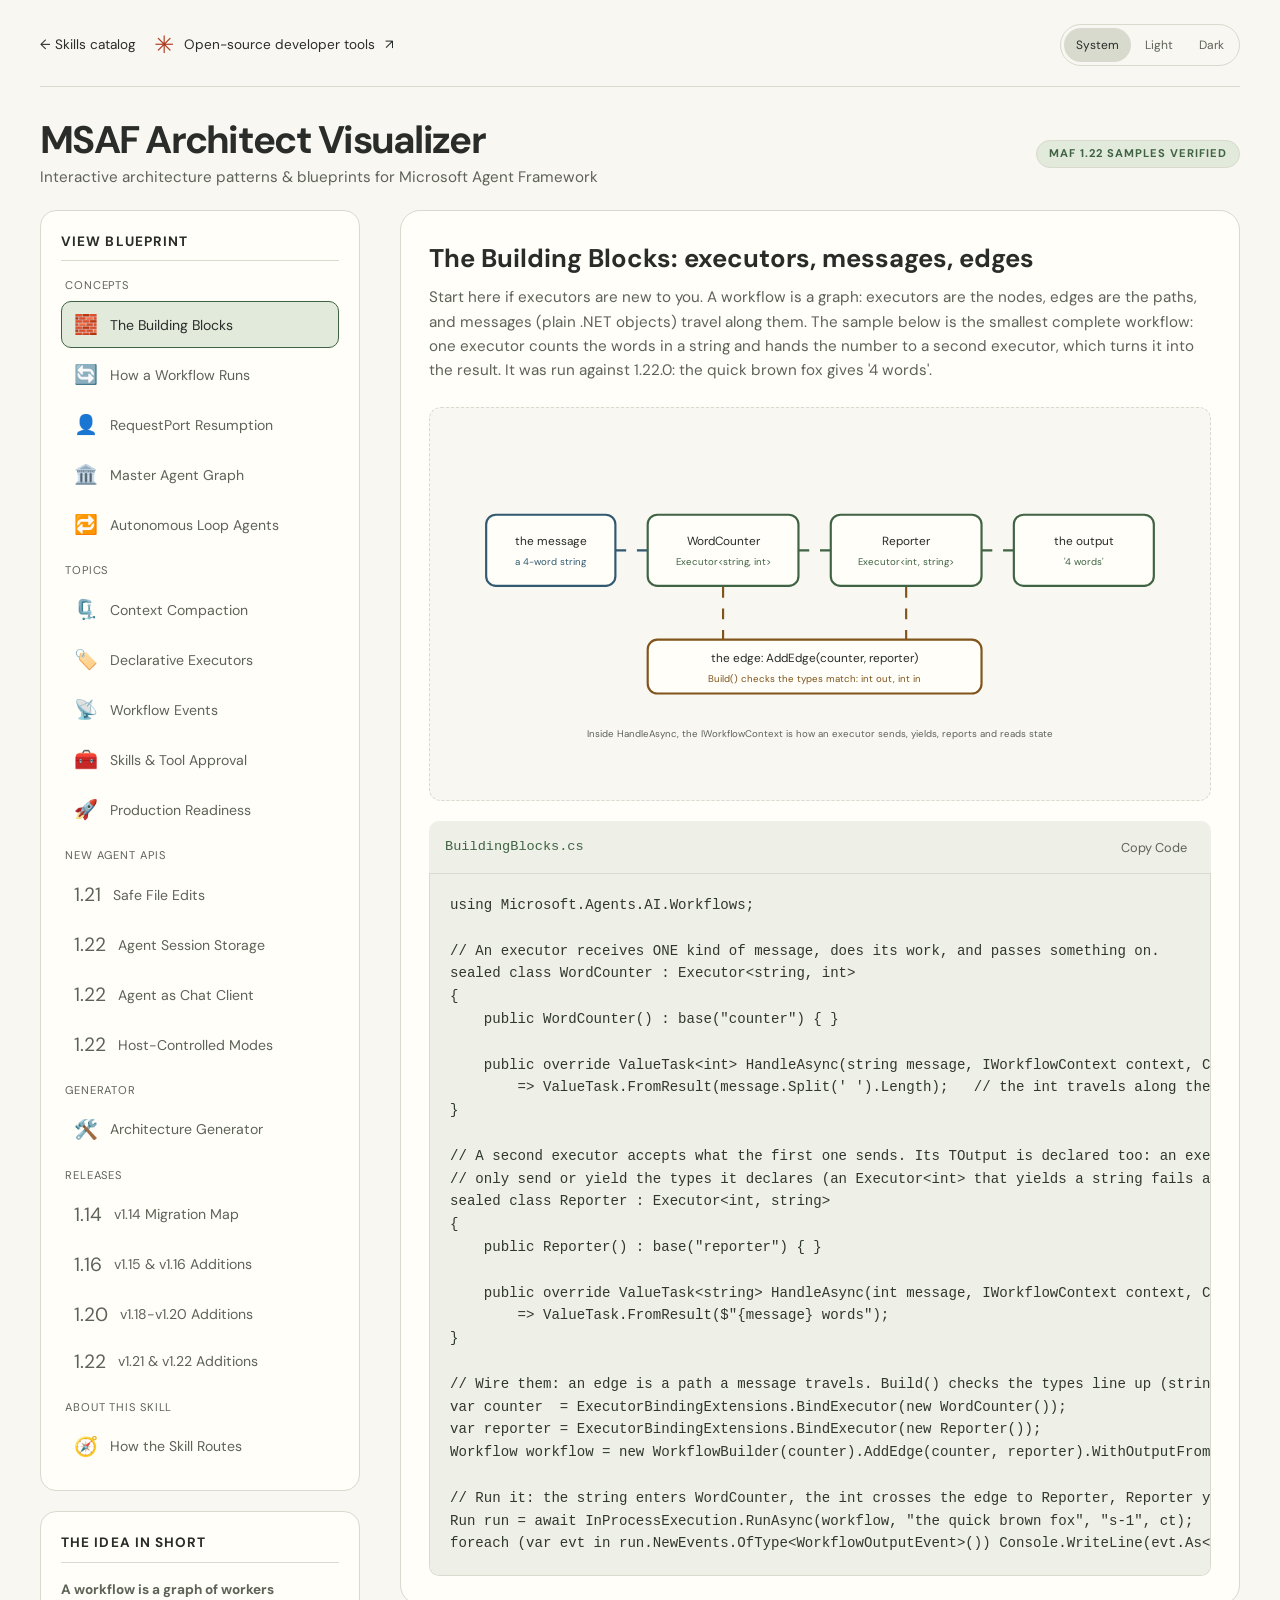
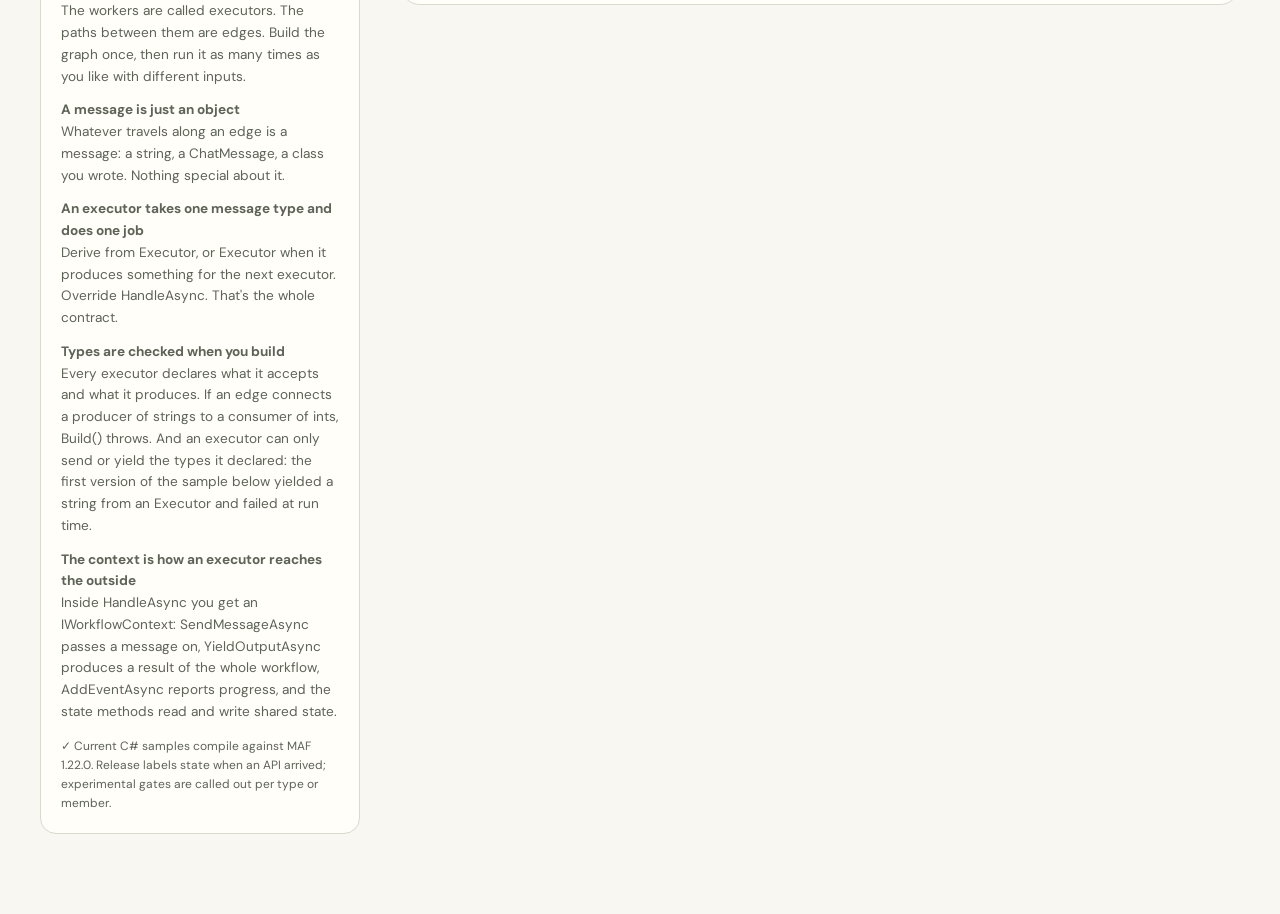
==== commit fcceb04b: "release: update framework skills and align catalog pages Add MAF 1.21/1.22 guidance, refresh MCP and" ====
--- a/msaf-visualizer.html
+++ b/msaf-visualizer.html
@@ -3,8 +3,8 @@
 <head>
     <meta charset="UTF-8">
     <meta name="viewport" content="width=device-width, initial-scale=1.0">
-    <title>MSAF Architect Visualizer (v1.20.0)</title>
-    <link href="https://fonts.googleapis.com/css2?family=Outfit:wght@300;400;500;600;700&family=JetBrains+Mono:wght@400;500&display=swap" rel="stylesheet">
+    <title>MSAF Architect Visualizer (v1.22.0)</title>
+
     <style>
         :root {
             --bg-dark: #090b0e;
@@ -452,7 +452,7 @@
         .view-notes th { color: var(--text-main); font-weight: 600; }
         .view-notes td:first-child { color: var(--text-main); font-family: var(--font-code); font-size: 0.8rem; white-space: nowrap; }
         .view-notes .group td { color: var(--color-primary); font-weight: 600; padding-top: 12px; font-family: var(--font-main); }
-        .node-overlay-hint { margin-top: 10px; font-size: 0.7rem; color: var(--text-muted); opacity: 0.8; }
+        .node-overlay-hint { margin-top: 10px; font-size: 0.7rem; color: var(--text-muted); }
 
         .node-overlay h4 {
             font-size: 0.95rem;
@@ -466,22 +466,31 @@
             color: var(--text-muted);
         }
     </style>
+    <link rel="stylesheet" href="./site-theme.css">
+    <script src="./site-theme.js"></script>
 </head>
-<body>
+<body class="visualizer-page">
+    <a class="skip-link" href="#main-content">Skip to content</a>
+    <nav class="site-nav" aria-label="Site navigation">
+        <div class="site-links"><a href="./index.html">&larr; Skills catalog</a><a class="portfolio-link" href="https://hiadamhere.github.io/"><span class="portfolio-mark" aria-hidden="true">✳</span>Open-source developer tools <span aria-hidden="true">↗</span></a></div>
+        <div class="theme-picker" role="group" aria-label="Color theme" hidden>
+            <button type="button" data-theme-choice="system" aria-pressed="true">System</button>
+            <button type="button" data-theme-choice="light" aria-pressed="false">Light</button>
+            <button type="button" data-theme-choice="dark" aria-pressed="false">Dark</button>
+        </div>
+    </nav>
     <div class="ambient-glow-1"></div>
     <div class="ambient-glow-2"></div>
 
-    <a href="./index.html" class="back-link">← Back to the Skills Catalog</a>
-
     <header>
         <div class="logo-group">
-            <h1>⚡ MSAF Architect Visualizer</h1>
+            <h1>MSAF Architect Visualizer</h1>
             <p>Interactive architecture patterns & blueprints for Microsoft Agent Framework</p>
         </div>
-        <div class="version-badge">MAF v1.10-v1.20 VERIFIED</div>
+        <div class="version-badge">MAF 1.22 SAMPLES VERIFIED</div>
     </header>
 
-    <main>
+    <main id="main-content">
         <!-- Sidebar Navigation -->
         <div class="sidebar">
             <div class="nav-card">
@@ -552,6 +561,13 @@
                         </button>
                     </li>
                 </ul>
+                <p class="nav-group">New agent APIs</p>
+                <ul class="nav-list">
+                    <li><button class="nav-btn" onclick="switchView('fileedits', this)"><span class="nav-btn-icon">1.21</span>Safe File Edits</button></li>
+                    <li><button class="nav-btn" onclick="switchView('sessionstores', this)"><span class="nav-btn-icon">1.22</span>Agent Session Storage</button></li>
+                    <li><button class="nav-btn" onclick="switchView('chatadapter', this)"><span class="nav-btn-icon">1.22</span>Agent as Chat Client</button></li>
+                    <li><button class="nav-btn" onclick="switchView('agentmodes', this)"><span class="nav-btn-icon">1.22</span>Host-Controlled Modes</button></li>
+                </ul>
                 <p class="nav-group">Generator</p>
                 <ul class="nav-list">
                     <li>
@@ -582,6 +598,7 @@
                         </button>
                     </li>
                 </ul>
+                <ul class="nav-list"><li><button class="nav-btn" onclick="switchView('v122', this)"><span class="nav-btn-icon">1.22</span>v1.21 &amp; v1.22 Additions</button></li></ul>
                 <p class="nav-group">About this skill</p>
                 <ul class="nav-list">
                     <li>
@@ -600,7 +617,7 @@
                     <p><strong>The slowest branch sets the pace</strong><br>Parallel paths re-sync every round - a long chain next to a short one makes the short one wait. Keep sequential work consolidated.</p>
                     <p><strong>State lands between rounds</strong><br>Updates queue up during a round and commit at the barrier, so concurrent nodes never race each other.</p>
                 </div>
-                <p style="font-size: 0.75rem; color: var(--text-muted); margin-top: 14px; opacity: 0.8;">✓ Every name on this page exists in the real MAF v1.10-v1.20 assemblies, and every C# sample was compiled against them.</p>
+                <p style="font-size: 0.75rem; color: var(--text-muted); margin-top: 14px;">✓ Current C# samples compile against MAF 1.22.0. Release labels state when an API arrived; experimental gates are called out per type or member.</p>
             </div>
         </div>
 
@@ -616,7 +633,7 @@
                 </div>
 
                 <!-- Interactive SVG Canvas -->
-                <div class="diagram-container">
+                <div class="diagram-container" tabindex="0" aria-label="Workflow diagram and notes">
                     <div id="diagram-target" style="width: 100%; display: flex; justify-content: center;">
                         <!-- SVG content will be injected dynamically -->
                     </div>
@@ -639,7 +656,7 @@
                             <div class="code-title" id="code-panel-title">InProcessExecution.cs</div>
                             <button class="copy-btn" onclick="copyCode()">Copy Code</button>
                         </div>
-                        <pre><code id="code-content">Loading...</code></pre>
+                        <pre tabindex="0" aria-label="Code sample"><code id="code-content">Loading...</code></pre>
                     </div>
                 </div>
             </div>
@@ -661,7 +678,7 @@
                     ["Types are checked when you build", "Every executor declares what it accepts and what it produces. If an edge connects a producer of strings to a consumer of ints, Build() throws. And an executor can only send or yield the types it declared: the first version of the sample below yielded a string from an Executor<int> and failed at run time."],
                     ["The context is how an executor reaches the outside", "Inside HandleAsync you get an IWorkflowContext: SendMessageAsync passes a message on, YieldOutputAsync produces a result of the whole workflow, AddEventAsync reports progress, and the state methods read and write shared state."]
                 ],
-                desc: "Start here if executors are new to you. A workflow is a graph: executors are the nodes, edges are the paths, and messages (plain .NET objects) travel along them. The sample below is the smallest complete workflow: one executor counts the words in a string and hands the number to a second executor, which turns it into the result. It was run against 1.20.0: the quick brown fox gives '4 words'.",
+                desc: "Start here if executors are new to you. A workflow is a graph: executors are the nodes, edges are the paths, and messages (plain .NET objects) travel along them. The sample below is the smallest complete workflow: one executor counts the words in a string and hands the number to a second executor, which turns it into the result. It was run against 1.22.0: the quick brown fox gives '4 words'.",
                 code: `using Microsoft.Agents.AI.Workflows;
 
 // An executor receives ONE kind of message, does its work, and passes something on.
@@ -708,7 +725,7 @@
         <text x="235" y="90" fill="#f3f4f6" font-family="Outfit" font-size="11" text-anchor="middle">WordCounter</text>
         <text x="235" y="109" fill="#2dd4bf" font-family="Outfit" font-size="9" text-anchor="middle">Executor&lt;string, int&gt;</text>
     </g>
-    <g class="node" style="--glow-color: #2dd4bf;" onclick="showNodeDetails('Reporter: Executor of int, producing string', 'Accepts the int the counter sent and turns it into the text "4 words". It is marked as the workflow output source, so what it produces becomes the result of the run. In the first version of this sample it derived from Executor of int alone and tried to yield a string: the framework refused at run time, because an executor may only produce the types it declared.')">
+    <g class="node" style="--glow-color: #2dd4bf;" onclick="showNodeDetails('Reporter: Executor of int, producing string', 'Accepts the int the counter sent and turns it into the text &quot;4 words&quot;. It is marked as the workflow output source, so what it produces becomes the result of the run. In the first version of this sample it derived from Executor of int alone and tried to yield a string: the framework refused at run time, because an executor may only produce the types it declared.')">
         <rect x="335" y="62" width="140" height="66" rx="9" fill="#090b0e" stroke="#2dd4bf" stroke-width="2"/>
         <text x="405" y="90" fill="#f3f4f6" font-family="Outfit" font-size="11" text-anchor="middle">Reporter</text>
         <text x="405" y="109" fill="#2dd4bf" font-family="Outfit" font-size="9" text-anchor="middle">Executor&lt;int, string&gt;</text>
@@ -732,8 +749,8 @@
                 principlesTitle: "Three Reads, Not a Folder",
                 principles: [
                     ["Find the version first", "Everything in the skill is checked per MAF version against the real assemblies, so nothing is answered until the project's Microsoft.Agents.AI version is known."],
-                    ["Then one page", "Each topic page for the current version stands on its own. Loading the whole folder means reading twelve answers to get one."],
-                    ["Older versions stay as they were", "Pages for v1.11 to v1.19 are correct for those versions and are only fixed when something in them is wrong. New topics go into the current version's folder."],
+                    ["Then one page", "Each topic page for the current version stands on its own. The current folder has 15 topics. Read the one your task needs, not all the other answers."],
+                    ["Older versions stay as they were", "Pages for v1.11 to v1.21 are correct for those versions and are only fixed when something in them is wrong. New topics go into the current version's folder."],
                     ["It also says what does not exist", "The matrix names the API that never shipped: WorkflowSuspendedException does not exist in any MAF version. Waiting for a human is RequestPort, PendingRequests and ResumeAsync, in every version."]
                 ],
                 desc: "This page is about the framework; this last view is about the skill behind it. When an agent uses the skill to answer a question, it reads three things: the project file to learn which MAF version is installed, one compatibility matrix, and one topic page written for that version. Never a whole folder.",
@@ -741,7 +758,7 @@
                 code: `# How this skill answers a question -- three reads, never a folder
 
 1. RESOLVE the version.
-   Read the .csproj: Microsoft.Agents.AI.Workflows / Microsoft.Agents.AI  ->  e.g. 1.20.0
+   Read the .csproj: Microsoft.Agents.AI.Workflows / Microsoft.Agents.AI  ->  e.g. 1.22.0
    (Microsoft.Agents.Builder / Microsoft.Agents.Hosting.AspNetCore is the M365 Agents SDK: not this skill.)
 
 2. CHECK the matrix.
@@ -755,6 +772,8 @@
    Build an agent: ChatClientAgent, sessions, binding, modes          agent-layer-core.md
    Wrap an agent: approval middleware, concurrency, routing           agent-middleware.md   (v1.19+)
    Background agents: releasing a session, the wait-tool timeout      background-agents.md  (v1.20+)
+   Store agent conversations across requests                       agent-session-store.md (v1.22+)
+   Expose an agent as IChatClient                                    agent-chat-client.md   (v1.22+)
    Autonomous iteration: LoopAgent and evaluators                     agent-loops.md
    Agent skills, tool approval, file stores                           agent-skills.md
    Keep a long conversation inside the window                         context-compaction.md
@@ -766,8 +785,8 @@
    Host a workflow as an agent: AsAIAgent, checkpoint redirection     workflow-hosting.md   (v1.19+)
    Observe a run: the event taxonomy and typed output                 workflow-events.md
 
-A v1.19 or v1.20 page is self-contained: it needs no second page to be understood.
-Loading a whole folder buys you every other topic in it (13 pages, ~135 KB) for nothing.`,
+A page from v1.19 onward is self-contained: it needs no second page to be understood.
+Loading a whole folder buys you every other topic in it (15 topic pages) for nothing.`,
                 svg: `
 <svg width="650" height="290" viewBox="0 0 650 290" fill="none" xmlns="http://www.w3.org/2000/svg">
     <path class="animated-line" d="M 175 80 H 235" stroke="#38bdf8" stroke-width="2"/>
@@ -777,27 +796,27 @@
     <g class="node" style="--glow-color: #38bdf8;" onclick="showNodeDetails('1. Find the version', 'Read the .csproj for Microsoft.Agents.AI.Workflows or Microsoft.Agents.AI. A project using Microsoft.Agents.Builder or Microsoft.Agents.Hosting.AspNetCore is on the separate Microsoft 365 Agents SDK, which this skill does not cover.')">
         <rect x="25" y="47" width="150" height="66" rx="9" fill="#090b0e" stroke="#38bdf8" stroke-width="2"/>
         <text x="100" y="75" fill="#f3f4f6" font-family="Outfit" font-size="11" text-anchor="middle">1. Resolve version</text>
-        <text x="100" y="94" fill="#38bdf8" font-family="Outfit" font-size="9" text-anchor="middle">.csproj: 1.20.0</text>
+        <text x="100" y="94" fill="#38bdf8" font-family="Outfit" font-size="9" text-anchor="middle">.csproj: 1.22.0</text>
     </g>
     <g class="node" style="--glow-color: #2dd4bf;" onclick="showNodeDetails('2. Check the matrix', 'references/version-map.md: one table of features by version, with experimental cells marked, what was removed or renamed, and the fallback rules.')">
         <rect x="235" y="47" width="180" height="66" rx="9" fill="#090b0e" stroke="#2dd4bf" stroke-width="2"/>
         <text x="325" y="75" fill="#f3f4f6" font-family="Outfit" font-size="11" text-anchor="middle">2. Check the matrix</text>
         <text x="325" y="94" fill="#2dd4bf" font-family="Outfit" font-size="9" text-anchor="middle">version-map.md</text>
     </g>
-    <g class="node" style="--glow-color: #10b981;" onclick="showNodeDetails('3. Read one topic page', 'references/v1.20/ has one page per topic, picked from the task table in the skill body. Each page stands on its own; a link to another version is background, never required. The skill measures this: 13 topics, one file each.')">
+    <g class="node" style="--glow-color: #10b981;" onclick="showNodeDetails('3. Read one topic page', 'references/v1.22/ has one page per topic, picked from the task table in the skill body. Each page stands on its own; a link to another version is background, never required. The skill measures this: 15 topics, one file each.')">
         <rect x="475" y="47" width="150" height="66" rx="9" fill="#090b0e" stroke="#10b981" stroke-width="2"/>
         <text x="550" y="75" fill="#f3f4f6" font-family="Outfit" font-size="11" text-anchor="middle">3. Read ONE page</text>
-        <text x="550" y="94" fill="#10b981" font-family="Outfit" font-size="9" text-anchor="middle">references/v1.20/topic.md</text>
-    </g>
-
-    <g class="node" style="--glow-color: #ef4444;" onclick="showNodeDetails('Not this: the whole folder', 'The current folder is 13 pages, about 135 KB. Loading all of it to answer one question means reading twelve answers you did not ask for. The skill body links pages, never folders, for exactly this reason.')">
+        <text x="550" y="94" fill="#10b981" font-family="Outfit" font-size="9" text-anchor="middle">references/v1.22/topic.md</text>
+    </g>
+
+    <g class="node" style="--glow-color: #ef4444;" onclick="showNodeDetails('Not this: the whole folder', 'The current folder is 15 topic pages. Loading all of it to answer one question means reading unrelated answers you did not ask for. The skill body links pages, never folders, for exactly this reason.')">
         <rect x="205" y="175" width="240" height="56" rx="9" fill="#090b0e" stroke="#ef4444" stroke-width="2" stroke-dasharray="6 4"/>
         <text x="325" y="199" fill="#f3f4f6" font-family="Outfit" font-size="11" text-anchor="middle">the whole folder</text>
-        <text x="325" y="217" fill="#ef4444" font-family="Outfit" font-size="9" text-anchor="middle">13 pages, ~135 KB: never the route</text>
+        <text x="325" y="217" fill="#ef4444" font-family="Outfit" font-size="9" text-anchor="middle">15 topic pages: never the route</text>
         <line x1="215" y1="185" x2="435" y2="221" stroke="#ef4444" stroke-width="1.5" opacity="0.6"/>
     </g>
 
-    <text x="325" y="268" fill="#6b7280" font-family="Outfit" font-size="9" text-anchor="middle">Older folders (v1.11 to v1.19) are frozen historical record - correct for their pin, fixed in place, never restructured</text>
+    <text x="325" y="268" fill="#6b7280" font-family="Outfit" font-size="9" text-anchor="middle">Older folders (v1.11 to v1.21) are frozen historical record - correct for their pin, fixed in place, never restructured</text>
 </svg>`
             },
             compaction: {
@@ -808,7 +827,7 @@
                     ["Nothing is deleted, only hidden", "A strategy doesn't remove messages. It marks groups of them as excluded, and the model simply stops seeing them. That's why tool calls and their results never get separated by accident."],
                     ["Set the formatter when you create the strategy", "ToolResultCompactionStrategy lets you decide how a shrunk tool result looks, but only in the object initializer. Setting it later won't compile."],
                     ["Write your own by overriding CompactCoreAsync", "Not CompactAsync, which can't be overridden. Your class gets the index, marks what it wants hidden, and returns true if it changed anything."],
-                    ["Same in every version", "These 15 types haven't changed from v1.10 to v1.20, so what you learn here works on any version you're pinned to."]
+                    ["Same in every version", "These 15 types haven't changed from v1.10 to v1.22, so what you learn here works on any version you're pinned to."]
                 ],
                 desc: "A long conversation eventually stops fitting the model's context window. Instead of writing your own code to trim history, you plug in three small pieces: a trigger that says when to compact, a strategy that says what to drop or summarise, and a provider that runs them inside the agent. Click a node to see how each piece behaves.",
                 file: "ContextCompaction.cs",
@@ -887,10 +906,10 @@
         <text x="565" y="75" fill="#f3f4f6" font-family="Outfit" font-size="11" text-anchor="middle">Trigger</text>
         <text x="565" y="94" fill="#10b981" font-family="Outfit" font-size="9" text-anchor="middle">TokensExceed(100k)</text>
     </g>
-    <g class="node" style="--glow-color: #f59e0b;" onclick="showNodeDetails('Strategy: what to do', 'Every strategy takes its trigger first; everything else is optional. SlidingWindow keeps the last N turns. Truncation drops the oldest groups. ToolResult shrinks tool output but keeps the call visible. ContextWindow works out a budget from the model window and output size. Summarization asks a model to condense old history. Pipeline runs several in order. ChatReducer wraps an existing IChatReducer.')">
+    <g class="node" style="--glow-color: #f59e0b;" onclick="showNodeDetails('Strategy: what to do', 'Every strategy takes its trigger first; everything else is optional. SlidingWindowCompactionStrategy keeps the last N turns. Truncation drops the oldest groups. ToolResultCompactionStrategy shrinks tool output but keeps the call visible. ContextWindowCompactionStrategy works out a budget from the model window and output size. Summarization asks a model to condense old history. Pipeline runs several in order. ChatReducer wraps an existing IChatReducer.')">
         <rect x="205" y="168" width="240" height="66" rx="9" fill="#090b0e" stroke="#f59e0b" stroke-width="2"/>
         <text x="325" y="196" fill="#f3f4f6" font-family="Outfit" font-size="11" text-anchor="middle">CompactionStrategy</text>
-        <text x="325" y="215" fill="#f59e0b" font-family="Outfit" font-size="9" text-anchor="middle">SlidingWindow, ToolResult, Summarization, Pipeline...</text>
+        <text x="325" y="215" fill="#f59e0b" font-family="Outfit" font-size="9" text-anchor="middle">Sliding window, tool results, summarization, pipeline...</text>
     </g>
     <g class="node" style="--glow-color: #10b981;" onclick="showNodeDetails('Provider: plugs it into the agent', 'Give it a strategy and add it to the agent through ChatClientAgentOptions.AIContextProviders or ChatClientBuilder.UseAIContextProviders. From then on the history is compacted automatically. For a one-off, the static CompactAsync compacts a list of messages without any provider.')">
         <rect x="475" y="168" width="150" height="66" rx="9" fill="#090b0e" stroke="#10b981" stroke-width="2"/>
@@ -898,7 +917,7 @@
         <text x="550" y="215" fill="#10b981" font-family="Outfit" font-size="9" text-anchor="middle">an AIContextProvider</text>
     </g>
 
-    <text x="325" y="268" fill="#6b7280" font-family="Outfit" font-size="9" text-anchor="middle">15 types, byte-identical v1.10 to v1.20 - the override target and the init-only accessor are compile facts, not dump facts</text>
+    <text x="325" y="268" fill="#6b7280" font-family="Outfit" font-size="9" text-anchor="middle">15 types, same public signatures v1.10 to v1.22 - the override target and the init-only accessor are compile facts, not dump facts</text>
 </svg>`
             },
             declarative: {
@@ -911,7 +930,7 @@
                     ["3. Connect them in ConfigureProtocol", "Override ConfigureProtocol. Read the attributes in (AddClassAttributeTypes, AddMethodAttributeTypes), then connect each message type to its method (ConfigureRoutes, AddHandler). This is the step that makes it work, and it's required: the build fails without it."],
                     ["Don't reach for ReflectingExecutor", "It's the old way, marked obsolete since v1.11. It still compiles, so nothing stops you, but it will be removed."]
                 ],
-                desc: "If executors are new to you, read The Building Blocks first. Most executors handle one message type: you derive from Executor<TIn> and override HandleAsync. This page is about the other case, one executor that accepts several types. You write a method per type, label each with [MessageHandler], and connect them in one required method, ConfigureProtocol. The Router below was run against 1.20.0: given the text hello, it outputs 5, the length.",
+                desc: "If executors are new to you, read The Building Blocks first. Most executors handle one message type: you derive from Executor<TIn> and override HandleAsync. This page is about the other case, one executor that accepts several types. You write a method per type, label each with [MessageHandler], and connect them in one required method, ConfigureProtocol. The Router below was run against 1.22.0: given the text hello, it outputs 5, the length.",
                 file: "DeclarativeExecutor.cs",
                 code: `using Microsoft.Agents.AI.Workflows;
 
@@ -951,7 +970,7 @@
         <text x="550" y="75" fill="#f3f4f6" font-family="Outfit" font-size="11" text-anchor="middle">RouteBuilder</text>
         <text x="550" y="94" fill="#10b981" font-family="Outfit" font-size="9" text-anchor="middle">AddHandler / AddCatchAll</text>
     </g>
-    <g class="node" style="--glow-color: #10b981;" onclick="showNodeDetails('What the sample does when run', 'Running the Router against 1.20.0: it reports that it takes System.String and outputs System.Int32, and the text hello comes out as 5, its length.')">
+    <g class="node" style="--glow-color: #10b981;" onclick="showNodeDetails('What the sample does when run', 'Running the Router against 1.22.0: it reports that it takes System.String and outputs System.Int32, and the text hello comes out as 5, its length.')">
         <rect x="475" y="168" width="150" height="66" rx="9" fill="#090b0e" stroke="#10b981" stroke-width="2"/>
         <text x="550" y="196" fill="#f3f4f6" font-family="Outfit" font-size="11" text-anchor="middle">string in, int out</text>
         <text x="550" y="215" fill="#10b981" font-family="Outfit" font-size="9" text-anchor="middle">hello yields 5 (executed)</text>
@@ -975,7 +994,7 @@
                     ["The method is RunStreamingAsync", "There is no StreamAsync. RunAsync runs to completion; RunStreamingAsync gives you the event stream. RunToCompletionAsync drains the stream for you and lets a callback answer requests."],
                     ["You can add your own events", "WorkflowEvent isn't sealed. Derive from it and call AddEventAsync inside an executor, and your progress rides the same stream as everything else."]
                 ],
-                desc: "When you run a workflow as a stream, it hands you a sequence of events: an executor started, a round finished, the run needs a human, here is the output. There are 21 event types, all small, all deriving from one base. Progress bars, logging and the human-in-the-loop pause all read from this one stream. Same 21 types from v1.11 to v1.20.",
+                desc: "When you run a workflow as a stream, it hands you a sequence of events: an executor started, a round finished, the run needs a human, here is the output. There are 21 event types, all small, all deriving from one base. Progress bars, logging and the human-in-the-loop pause all read from this one stream. Same 21 types from v1.11 to v1.22.",
                 file: "WorkflowEvents.cs",
                 notes: '<table><tr><th>All 21 event types</th><th>What it tells you</th></tr><tr class="group"><td colspan="2">Lifecycle</td></tr><tr><td>WorkflowEvent</td><td>the base of all 21: one Data object, a readable ToString; derive from it for your own events</td></tr><tr><td>WorkflowStartedEvent</td><td>the run started; Data is the input</td></tr><tr class="group"><td colspan="2">Rounds (supersteps)</td></tr><tr><td>SuperStepEvent</td><td>base of the two round events; StepNumber</td></tr><tr><td>SuperStepStartedEvent</td><td>a round began; StartInfo says which executors are sending and whether external messages arrived</td></tr><tr><td>SuperStepCompletedEvent</td><td>a round ended; CompletionInfo says which executors ran, whether state changed, whether messages or a human request are pending, and the checkpoint if one was taken</td></tr><tr class="group"><td colspan="2">Executors</td></tr><tr><td>ExecutorEvent</td><td>base of the three executor events; ExecutorId</td></tr><tr><td>ExecutorInvokedEvent</td><td>an executor started</td></tr><tr><td>ExecutorCompletedEvent</td><td>an executor finished</td></tr><tr><td>ExecutorFailedEvent</td><td>an executor threw; the exception is in Data</td></tr><tr class="group"><td colspan="2">Output</td></tr><tr><td>WorkflowOutputEvent</td><td>a result: Is&lt;T&gt;, As&lt;T&gt;, HasTag, IsIntermediate; list this case last in a switch</td></tr><tr><td>AgentResponseEvent</td><td>a finished agent reply (a kind of WorkflowOutputEvent)</td></tr><tr><td>AgentResponseUpdateEvent</td><td>one streamed piece of an agent reply; AsResponse folds them (a kind of WorkflowOutputEvent)</td></tr><tr class="group"><td colspan="2">Errors and warnings</td></tr><tr><td>WorkflowErrorEvent</td><td>the workflow failed; the exception is in Exception</td></tr><tr><td>SubworkflowErrorEvent</td><td>a nested workflow failed</td></tr><tr><td>WorkflowWarningEvent</td><td>something worth knowing that did not stop the run</td></tr><tr><td>SubworkflowWarningEvent</td><td>a warning from a nested workflow</td></tr><tr class="group"><td colspan="2">Waiting for a human</td></tr><tr><td>RequestInfoEvent</td><td>the run is waiting on a person; carries the ExternalRequest to answer</td></tr><tr class="group"><td colspan="2">Magentic (namespace Specialized.Magentic)</td></tr><tr><td>MagenticOrchestratorEvent</td><td>base of the three manager events; carries the ledger</td></tr><tr><td>MagenticPlanCreatedEvent</td><td>the manager made a plan</td></tr><tr><td>MagenticReplannedEvent</td><td>the manager changed the plan</td></tr><tr><td>MagenticProgressLedgerUpdatedEvent</td><td>the manager updated its progress ledger</td></tr></table>',
                 code: `using Microsoft.Agents.AI.Workflows;
@@ -1023,7 +1042,7 @@
     <g class="node" style="--glow-color: #38bdf8;" onclick="showNodeDetails('Lifecycle and rounds', 'WorkflowStartedEvent carries the input. SuperStepStartedEvent and SuperStepCompletedEvent bracket each round: the completed one tells you which executors ran, whether state changed, whether messages or requests are pending, and the checkpoint if one was taken. Its HasPendingRequests flag is how you know a human is needed.')">
         <rect x="15" y="118" width="110" height="58" rx="9" fill="#090b0e" stroke="#38bdf8" stroke-width="2"/>
         <text x="70" y="141" fill="#f3f4f6" font-family="Outfit" font-size="10" text-anchor="middle">Lifecycle</text>
-        <text x="70" y="158" fill="#38bdf8" font-family="Outfit" font-size="9" text-anchor="middle">Started, SuperStep x2</text>
+        <text x="70" y="158" fill="#38bdf8" font-family="Outfit" font-size="9" text-anchor="middle">Started, two round events</text>
     </g>
     <g class="node" style="--glow-color: #fb923c;" onclick="showNodeDetails('Executors', 'ExecutorInvokedEvent, ExecutorCompletedEvent and ExecutorFailedEvent, each with the executor id. On the failed one, the exception is in Data, not in a property called Exception.')">
         <rect x="135" y="118" width="110" height="58" rx="9" fill="#090b0e" stroke="#fb923c" stroke-width="2"/>
@@ -1033,7 +1052,7 @@
     <g class="node" style="--glow-color: #ef4444;" onclick="showNodeDetails('Errors, warnings and the human request', 'WorkflowErrorEvent and WorkflowWarningEvent, with Subworkflow variants for nested workflows; the error exposes Exception. RequestInfoEvent carries the request the workflow is waiting on a human to answer. See the RequestPort view for what to do with it.')">
         <rect x="270" y="118" width="110" height="58" rx="9" fill="#090b0e" stroke="#ef4444" stroke-width="2"/>
         <text x="325" y="141" fill="#f3f4f6" font-family="Outfit" font-size="10" text-anchor="middle">Trouble + HITL</text>
-        <text x="325" y="158" fill="#ef4444" font-family="Outfit" font-size="9" text-anchor="middle">Error, Warning, RequestInfo</text>
+        <text x="325" y="158" fill="#ef4444" font-family="Outfit" font-size="9" text-anchor="middle">Errors, warnings, human requests</text>
     </g>
     <g class="node" style="--glow-color: #f59e0b;" onclick="showNodeDetails('Output: the one branch you inspect', 'WorkflowOutputEvent knows which executor produced it and carries tags. Is<T> tests the type, As<T> casts, HasTag checks a tag, and IsIntermediate (an extension method) tells you it is not the final answer. The two agent events derive from it, which is why it goes last in a switch.')">
         <rect x="405" y="118" width="110" height="58" rx="9" fill="#090b0e" stroke="#f59e0b" stroke-width="2.5"/>
@@ -1051,20 +1070,20 @@
         <text x="460" y="238" fill="#f59e0b" font-family="Outfit" font-size="9" text-anchor="middle">derive from Output: case order matters</text>
     </g>
 
-    <text x="325" y="278" fill="#6b7280" font-family="Outfit" font-size="9" text-anchor="middle">21 types, identical v1.11 to v1.20 - a workflow hosted as an agent is observed through the agent surface instead</text>
+    <text x="325" y="278" fill="#6b7280" font-family="Outfit" font-size="9" text-anchor="middle">21 types, identical v1.11 to v1.22 - a workflow hosted as an agent is observed through the agent surface instead</text>
 </svg>`
             },
             skills: {
                 title: "Agent Skills, File Stores and Tool Approval",
                 principlesTitle: "The Idea in Short",
                 principles: [
-                    ["This whole area is marked experimental", "Compiling against it gives you the MAAI001 diagnostic until you suppress it. Do that in the one project that uses it, not for the whole solution."],
+                    ["File-access types are experimental on the 1.22 pin", "The file-access types raise MAAI001 until suppressed. Skill-source/provider and tool-approval types are not type-level gated on this pin. Scope suppression to the project that uses file access."],
                     ["The Disable switches remove a human check quietly", "Each Disable...Approval flag turns off a prompt for a whole class of operations. Nothing in the transcript says a prompt was skipped. Combined with a broad auto-approval rule, everything goes through and nothing is recorded."],
                     ["Auto-approval can't loop forever", "Each round of auto-approved calls is a fresh call to the inner agent, so a per-call limit wouldn't help. MaxAutoApprovalIterations is the cap; leave it null and you get 40, a constant you won't find in an API listing."],
                     ["Dispose the chain", "Sources, the skills provider and the file provider all implement IDisposable. Pass ownsSource: true and disposing the provider disposes everything it wraps."],
                     ["Rules see the whole situation", "An approval rule doesn't just get the function name. It gets the call plus the agent, the session, the request messages and the run options, so policy can depend on who is asking."]
                 ],
-                desc: "Three things an agent host has to decide: where the agent's reusable skills come from, how the agent reads and writes files, and who approves a tool call before it runs. The first two are providers you plug in. The third is a small set of rules and switches that are easy to combine badly. Same shapes from v1.18 to v1.20.",
+                desc: "Three things an agent host has to decide: where the agent's reusable skills come from, how the agent reads and writes files, and who approves a tool call before it runs. The first two are providers you plug in. The third is a small set of rules and switches that are easy to combine badly. Skill-source and approval guidance remains; open Safe File Edits for the new 1.21 search and edit contract.",
                 file: "SkillsAndApproval.cs",
                 code: `using Microsoft.Agents.AI;
 using Microsoft.Extensions.Logging;
@@ -1141,7 +1160,7 @@
         <text x="550" y="196" fill="#f3f4f6" font-family="Outfit" font-size="11" text-anchor="middle">ToolApprovalAgent</text>
         <text x="550" y="215" fill="#2dd4bf" font-family="Outfit" font-size="9" text-anchor="middle">cap: null = const 40 (v1.18+)</text>
     </g>
-    <g class="node" style="--glow-color: #ef4444;" onclick="showNodeDetails('The Disable flags', 'AgentSkillsProviderOptions has DisableLoadSkillApproval, DisableReadSkillResourceApproval and DisableRunSkillScriptApproval. FileAccessProviderOptions has DisableWriteTools, DisableReadOnlyToolApproval and DisableWriteToolApproval. Each removes a human check with no prompt and no record. Never combine one with a broad auto-approval rule.')">
+    <g class="node" style="--glow-color: #ef4444;" onclick="showNodeDetails('Approval flags and write-tool availability', 'AgentSkillsProviderOptions has DisableLoadSkillApproval, DisableReadSkillResourceApproval and DisableRunSkillScriptApproval. FileAccessProviderOptions has DisableReadOnlyToolApproval and DisableWriteToolApproval. These approval flags remove human checks; never combine them with a broad auto-approval rule. Separately, FileAccessProviderOptions.DisableWriteTools omits modifying tools and exposes only read-only tools.')">
         <rect x="205" y="168" width="240" height="66" rx="9" fill="#090b0e" stroke="#ef4444" stroke-width="2" stroke-dasharray="6 4"/>
         <text x="325" y="196" fill="#f3f4f6" font-family="Outfit" font-size="11" text-anchor="middle">Disable*Approval flags</text>
         <text x="325" y="215" fill="#ef4444" font-family="Outfit" font-size="9" text-anchor="middle">no prompt, no record - fail open</text>
@@ -1149,10 +1168,241 @@
     <g class="node" style="--glow-color: #10b981;" onclick="showNodeDetails('AgentFileStore: how agents touch files', 'The interface behind FileSystemAgentFileStore and InMemoryAgentFileStore, used by FileAccessProvider. WriteAsync, ReadAsync, FileExistsAsync, DeleteAsync, SearchAsync, and ListChildrenAsync, which returns entries with a Name and a Type for files and folders alike. The method names changed in v1.13; the old ones are gone.')">
         <rect x="15" y="168" width="160" height="66" rx="9" fill="#090b0e" stroke="#10b981" stroke-width="2"/>
         <text x="95" y="196" fill="#f3f4f6" font-family="Outfit" font-size="11" text-anchor="middle">AgentFileStore</text>
-        <text x="95" y="215" fill="#10b981" font-family="Outfit" font-size="9" text-anchor="middle">Write/Read/ListChildren/Search</text>
+        <text x="95" y="215" fill="#10b981" font-family="Outfit" font-size="9" text-anchor="middle">Write / read / list children / search</text>
     </g>
 
     <text x="325" y="268" fill="#6b7280" font-family="Outfit" font-size="9" text-anchor="middle">Log the rule that approved a call, and log when the cap ends a run - that is the signal a model is looping on a tool</text>
+</svg>`
+            },
+            fileedits: {
+                title: "Safe File Edits (v1.21+)",
+                principlesTitle: "Shared line numbers, guarded writes",
+                principles: [["One coordinate system", "SplitLines keeps CRLF, LF and lone CR endings. ScanContent matches without the terminator but returns verbatim lines and 1-based numbers; no match returns null. Use these helpers when overriding SearchAsync."], ["A default search now exists", "SearchAsync is virtual rather than abstract from 1.21. Existing overrides still work. A store can inherit the base implementation instead of rebuilding its search loop."], ["Reject stale edits", "ExpectedLine is optional and nullable. When provided, replace_lines rejects a mismatch with ArgumentException. Supply the original text, not the number-and-tab prefix from a numbered read; the comparison ignores its trailing terminator."], ["Keep the replacement newline", "NewLine contains the complete replacement, including its desired terminator. Omitting the newline joins the replacement to the following line."], ["Not a storage lock", "ExpectedLine catches a stale line, but it does not make read/edit/write transactional. Protect concurrent writes in the actual storage implementation. File-access types remain MAAI001-gated."]],
+                desc: "Search and edit must agree about which line is being changed. In 1.21, AgentFileStore publishes the line-splitting and scanning helpers used by file access, gives SearchAsync a default implementation, and adds ExpectedLine to reject a stale edit. The sample only prepares an edit; it does not write it.",
+                file: "SafeFileEdits.cs",
+                code: `// MAF 1.21+: file-access types require MAAI001 suppression.
+var files = new InMemoryAgentFileStore();
+await files.WriteAsync("notes.txt", "first\\r\\nsecond\\r\\nthird");
+string content = await files.ReadAsync("notes.txt");
+IReadOnlyList<string> lines = AgentFileStore.SplitLines(content);
+FileSearchResult match = AgentFileStore.ScanContent("notes.txt", content, new Regex("second$"));
+if (match is not null)
+{
+    FileSearchMatch found = match.MatchingLines[0];
+    var edit = new FileLineEdit
+    {
+        LineNumber = found.LineNumber, // 1-based: 2 here
+        ExpectedLine = found.Line,     // the text seen during the search
+        NewLine = "updated\\r\\n"      // keep the desired line ending
+    };
+    // Pass this edit to the file-access replace_lines tool.
+    // Constructing FileLineEdit alone does not write the file.
+    Console.WriteLine($"Guard line {edit.LineNumber}; total lines: {lines.Count}");
+}`,
+                svg: `<svg width="650" height="320" viewBox="0 0 650 320" fill="none" xmlns="http://www.w3.org/2000/svg" role="group" aria-label="Search coordinates and guarded replacement">
+<path class="animated-line" d="M195 75 H235" stroke="#4b7b86" stroke-width="2"/>
+<path class="animated-line" d="M415 75 H455" stroke="#4b7b86" stroke-width="2"/>
+<path class="animated-line" d="M545 110 V145 H210 V175" stroke="#4b7b86" stroke-width="2"/>
+<path class="animated-line" d="M545 145 H440 V175" stroke="#4b7b86" stroke-width="2"/>
+<g class="node" role="button" tabindex="0" aria-label="Search content" style="--glow-color: #38bdf8;" onclick="showNodeDetails(&quot;Search content&quot;,&quot;Use the same content returned by ReadAsync. ScanContent reports 1-based coordinates and preserves the original terminator.&quot;)" onkeydown="if(event.key==='Enter'||event.key===' '){event.preventDefault();this.dispatchEvent(new MouseEvent('click',{bubbles:true}));}">
+<rect x="15" y="40" width="180" height="70" rx="10" fill="#090b0e" stroke="#38bdf8" stroke-width="2"/>
+<text x="105.0" y="68" fill="#f3f4f6" font-family="Outfit" font-size="12" text-anchor="middle">Search content</text>
+<text x="105.0" y="89" fill="#38bdf8" font-family="Outfit" font-size="10" text-anchor="middle">SplitLines / ScanContent</text></g>
+<g class="node" role="button" tabindex="0" aria-label="Match: line 2" style="--glow-color: #38bdf8;" onclick="showNodeDetails(&quot;Match: line 2&quot;,&quot;The regex second$ matches the line without its CRLF. The returned FileSearchMatch.Line includes the CRLF.&quot;)" onkeydown="if(event.key==='Enter'||event.key===' '){event.preventDefault();this.dispatchEvent(new MouseEvent('click',{bubbles:true}));}">
+<rect x="235" y="40" width="180" height="70" rx="10" fill="#090b0e" stroke="#38bdf8" stroke-width="2"/>
+<text x="325.0" y="68" fill="#f3f4f6" font-family="Outfit" font-size="12" text-anchor="middle">Match: line 2</text>
+<text x="325.0" y="89" fill="#38bdf8" font-family="Outfit" font-size="10" text-anchor="middle">second + CRLF</text></g>
+<g class="node" role="button" tabindex="0" aria-label="Prepare edit" style="--glow-color: #38bdf8;" onclick="showNodeDetails(&quot;Prepare edit&quot;,&quot;Carry the observed line into ExpectedLine and include the desired newline in NewLine. Constructing the edit does not apply it.&quot;)" onkeydown="if(event.key==='Enter'||event.key===' '){event.preventDefault();this.dispatchEvent(new MouseEvent('click',{bubbles:true}));}">
+<rect x="455" y="40" width="180" height="70" rx="10" fill="#090b0e" stroke="#38bdf8" stroke-width="2"/>
+<text x="545.0" y="68" fill="#f3f4f6" font-family="Outfit" font-size="12" text-anchor="middle">Prepare edit</text>
+<text x="545.0" y="89" fill="#38bdf8" font-family="Outfit" font-size="10" text-anchor="middle">ExpectedLine + NewLine</text></g>
+<g class="node" role="button" tabindex="0" aria-label="Still matches" style="--glow-color: #10b981;" onclick="showNodeDetails(&quot;Still matches&quot;,&quot;The file-access line editor accepts a matching guard. Comparison ignores the expected trailing terminator.&quot;)" onkeydown="if(event.key==='Enter'||event.key===' '){event.preventDefault();this.dispatchEvent(new MouseEvent('click',{bubbles:true}));}">
+<rect x="120" y="175" width="180" height="70" rx="10" fill="#090b0e" stroke="#10b981" stroke-width="2"/>
+<text x="210.0" y="203" fill="#f3f4f6" font-family="Outfit" font-size="12" text-anchor="middle">Still matches</text>
+<text x="210.0" y="224" fill="#10b981" font-family="Outfit" font-size="10" text-anchor="middle">apply replacement</text></g>
+<g class="node" role="button" tabindex="0" aria-label="Changed since read" style="--glow-color: #f59e0b;" onclick="showNodeDetails(&quot;Changed since read&quot;,&quot;A mismatching ExpectedLine raises ArgumentException instead of silently editing a different line.&quot;)" onkeydown="if(event.key==='Enter'||event.key===' '){event.preventDefault();this.dispatchEvent(new MouseEvent('click',{bubbles:true}));}">
+<rect x="350" y="175" width="180" height="70" rx="10" fill="#090b0e" stroke="#f59e0b" stroke-width="2"/>
+<text x="440.0" y="203" fill="#f3f4f6" font-family="Outfit" font-size="12" text-anchor="middle">Changed since read</text>
+<text x="440.0" y="224" fill="#f59e0b" font-family="Outfit" font-size="10" text-anchor="middle">reject and reread</text></g>
+<text x="325" y="298" fill="#9ca3af" font-family="Outfit" font-size="11" text-anchor="middle">Search -&gt; observed text -&gt; guarded edit; never guess the line number.</text>
+</svg>`
+            },
+            sessionstores: {
+                title: "Agent Session Storage (v1.22)",
+                principlesTitle: "Load, run, save explicitly",
+                principles: [["Lookup is not creation", "GetSessionAsync returns null on a miss. GetOrCreateSessionAsync calls that lookup and creates through the owning agent only when necessary. Neither operation automatically saves a new session."], ["Every partition is identity", "AgentSessionStoreKey combines SessionId with all named partitions. Names are case-sensitive; ordering does not change equality or the hash. No partitions means Partitions is null. WithPartition returns a new key, or the same instance when its value already matches."], ["Store independent sessions", "The package contract requires a successful lookup to return an independent session instance. Serialize and restore through the owning agent instead of handing several callers the same mutable object."], ["Save is a host decision", "SaveSessionAsync persists the intended turn. Independent copies do not resolve conflicting saves: choose an optimistic-concurrency or other backend policy. Derive tenant partitions from trusted identity, not model arguments."], ["Decorate the store", "DelegatingAgentSessionStore forwards lookup, save and service discovery to an inner store. GetService exposes an assignable base store without a service key; keyed requests need an implementation that supports them."], ["What was exercised", "Offline probes cover key identity, miss/create without save, explicit save forwarding and service discovery. Durable storage, independent-instance restoration and concurrent-save behavior remain backend responsibilities."]],
+                desc: "AgentSessionStore is a contract for persisting agent conversations across requests. It is separate from workflow checkpoints and supplies no database. The host chooses the backend, trusted identity partitions and save policy. All three new store types are experimental.",
+                file: "SessionStoreUsage.cs",
+                code: `// MAF 1.22; MAAI001. innerAgent and sessionStore are host-provided.
+// Resolve tenant identity from trusted host context, not model arguments.
+var key = new AgentSessionStoreKey("conversation-42")
+    .WithPartition("tenant", "tenant-a");
+AgentSession conversation = await sessionStore.GetOrCreateSessionAsync(innerAgent, key, ct);
+AgentResponse answer = await innerAgent.RunAsync("Continue the conversation", conversation, cancellationToken: ct);
+// GetOrCreateSessionAsync does not save. Save after the intended turn.
+await sessionStore.SaveSessionAsync(innerAgent, key, conversation, ct);
+Console.WriteLine(answer.Text);`,
+                svg: `<svg width="650" height="320" viewBox="0 0 650 320" fill="none" xmlns="http://www.w3.org/2000/svg" role="group" aria-label="Explicit agent session persistence">
+<path class="animated-line" d="M195 70 H235" stroke="#4b7b86" stroke-width="2"/>
+<path class="animated-line" d="M415 70 H455" stroke="#4b7b86" stroke-width="2"/>
+<path class="animated-line" d="M545 105 V210 H415" stroke="#4b7b86" stroke-width="2"/>
+<path class="animated-line" d="M235 210 H195" stroke="#4b7b86" stroke-width="2"/>
+<g class="node" role="button" tabindex="0" aria-label="Trusted identity" style="--glow-color: #38bdf8;" onclick="showNodeDetails(&quot;Trusted identity&quot;,&quot;Every key partition must be honored along with the owning agent. A partition identifies a tenant; it does not authorize access.&quot;)" onkeydown="if(event.key==='Enter'||event.key===' '){event.preventDefault();this.dispatchEvent(new MouseEvent('click',{bubbles:true}));}">
+<rect x="15" y="35" width="180" height="70" rx="10" fill="#090b0e" stroke="#38bdf8" stroke-width="2"/>
+<text x="105.0" y="63" fill="#f3f4f6" font-family="Outfit" font-size="12" text-anchor="middle">Trusted identity</text>
+<text x="105.0" y="84" fill="#38bdf8" font-family="Outfit" font-size="10" text-anchor="middle">agent + tenant + session</text></g>
+<g class="node" role="button" tabindex="0" aria-label="Lookup or create" style="--glow-color: #38bdf8;" onclick="showNodeDetails(&quot;Lookup or create&quot;,&quot;GetSessionAsync may return null. The default GetOrCreateSessionAsync creates through the agent on a miss but does not persist it.&quot;)" onkeydown="if(event.key==='Enter'||event.key===' '){event.preventDefault();this.dispatchEvent(new MouseEvent('click',{bubbles:true}));}">
+<rect x="235" y="35" width="180" height="70" rx="10" fill="#090b0e" stroke="#38bdf8" stroke-width="2"/>
+<text x="325.0" y="63" fill="#f3f4f6" font-family="Outfit" font-size="12" text-anchor="middle">Lookup or create</text>
+<text x="325.0" y="84" fill="#38bdf8" font-family="Outfit" font-size="10" text-anchor="middle">GetOrCreateSessionAsync</text></g>
+<g class="node" role="button" tabindex="0" aria-label="Run intended turn" style="--glow-color: #38bdf8;" onclick="showNodeDetails(&quot;Run intended turn&quot;,&quot;The backend must restore an independent instance per successful lookup. Do not share a mutable session across concurrent callers.&quot;)" onkeydown="if(event.key==='Enter'||event.key===' '){event.preventDefault();this.dispatchEvent(new MouseEvent('click',{bubbles:true}));}">
+<rect x="455" y="35" width="180" height="70" rx="10" fill="#090b0e" stroke="#38bdf8" stroke-width="2"/>
+<text x="545.0" y="63" fill="#f3f4f6" font-family="Outfit" font-size="12" text-anchor="middle">Run intended turn</text>
+<text x="545.0" y="84" fill="#38bdf8" font-family="Outfit" font-size="10" text-anchor="middle">independent session</text></g>
+<g class="node" role="button" tabindex="0" aria-label="Save explicitly" style="--glow-color: #10b981;" onclick="showNodeDetails(&quot;Save explicitly&quot;,&quot;The host persists after its intended operation and enforces its storage concurrency policy. This is agent state, not a workflow checkpoint.&quot;)" onkeydown="if(event.key==='Enter'||event.key===' '){event.preventDefault();this.dispatchEvent(new MouseEvent('click',{bubbles:true}));}">
+<rect x="235" y="175" width="180" height="70" rx="10" fill="#090b0e" stroke="#10b981" stroke-width="2"/>
+<text x="325.0" y="203" fill="#f3f4f6" font-family="Outfit" font-size="12" text-anchor="middle">Save explicitly</text>
+<text x="325.0" y="224" fill="#10b981" font-family="Outfit" font-size="10" text-anchor="middle">SaveSessionAsync</text></g>
+<g class="node" role="button" tabindex="0" aria-label="Backend policy" style="--glow-color: #f59e0b;" onclick="showNodeDetails(&quot;Backend policy&quot;,&quot;Implement serialization, trusted partition scoping and conflicting-save handling in your storage backend.&quot;)" onkeydown="if(event.key==='Enter'||event.key===' '){event.preventDefault();this.dispatchEvent(new MouseEvent('click',{bubbles:true}));}">
+<rect x="15" y="175" width="180" height="70" rx="10" fill="#090b0e" stroke="#f59e0b" stroke-width="2"/>
+<text x="105.0" y="203" fill="#f3f4f6" font-family="Outfit" font-size="12" text-anchor="middle">Backend policy</text>
+<text x="105.0" y="224" fill="#f59e0b" font-family="Outfit" font-size="10" text-anchor="middle">copies + isolation</text></g>
+<text x="325" y="298" fill="#9ca3af" font-family="Outfit" font-size="11" text-anchor="middle">GetOrCreateSessionAsync does not save. A live in-memory session is not durable storage.</text>
+</svg>`
+            },
+            chatadapter: {
+                title: "Agent to Chat Client (v1.22)",
+                principlesTitle: "Choose one conversation contract",
+                principles: [["Stateless means full history", "Without a session, callers supply the full history on every call and responses carry no conversation ID. Agent-wide memory or a separately configured service conversation can still persist."], ["Bound means new messages only", "With a session, responses use a fixed explicit ID or a generated client ID. Send only new messages. Echoing that ID is accepted and stripped before reaching the agent; a different nonblank ID raises InvalidOperationException."], ["One session, one request at a time", "Serialize calls through a bound adapter. Do not register it as a shared singleton across users: histories would mix, and concurrent use is unsupported. An ID supplied without a session raises ArgumentException."], ["Custom agents are an opt-in", "The default requires ChatClientAgent or an agent exposing one through unkeyed GetService. Other agents raise InvalidOperationException unless allowNonChatClientAgents is true. They may ignore options; only ResponseFormat is also copied to general agent run options."], ["Filter caller options", "On agents that honor ChatOptions, caller tools are added and instructions appended. Map trusted settings explicitly. Rewriting ConversationId does not strip other potentially sensitive response metadata."], ["Know the adapter limits", "Package contract: background/continuation tokens do not round-trip; an empty bound stream still emits an ID-only update. Offline probes verify ID handling and custom-agent rejection, not a live model or these streaming edge cases."]],
+                desc: "AsIChatClient exposes the full agent pipeline through IChatClient. It does not unwrap the model client. Decide whether the adapter is stateless or bound to one session before wiring it into a host. This extension requires MAAI001 suppression.",
+                file: "AgentChatClient.cs",
+                code: `// MAF 1.22; MAAI001. chatClient is your configured model client.
+var agent = new ChatClientAgent(chatClient, instructions: "Answer concisely.");
+using IChatClient stateless = agent.AsIChatClient();
+// Stateless calls send full history; returned ConversationId is null.
+
+AgentSession conversation = await agent.CreateSessionAsync();
+using IChatClient stateful = agent.AsIChatClient(conversation, conversationId: "conversation-42");
+ChatResponse first = await stateful.GetResponseAsync("Remember the number 7.");
+ChatResponse next = await stateful.GetResponseAsync("What number?",
+    new ChatOptions { ConversationId = first.ConversationId });
+// Send only new messages to a bound session, and serialize its calls.
+// Custom agents require allowNonChatClientAgents: true and may ignore options.
+Console.WriteLine(next.Text);`,
+                svg: `<svg width="650" height="320" viewBox="0 0 650 320" fill="none" xmlns="http://www.w3.org/2000/svg" role="group" aria-label="Stateless and session-bound chat adapters">
+<path class="animated-line" d="M195 70 H235" stroke="#4b7b86" stroke-width="2"/>
+<path class="animated-line" d="M415 70 H455" stroke="#4b7b86" stroke-width="2"/>
+<path class="animated-line" d="M195 215 H235" stroke="#4b7b86" stroke-width="2"/>
+<path class="animated-line" d="M415 215 H455" stroke="#4b7b86" stroke-width="2"/>
+<g class="node" role="button" tabindex="0" aria-label="Full history" style="--glow-color: #38bdf8;" onclick="showNodeDetails(&quot;Full history&quot;,&quot;A sessionless adapter expects the caller to supply the conversation history for each call.&quot;)" onkeydown="if(event.key==='Enter'||event.key===' '){event.preventDefault();this.dispatchEvent(new MouseEvent('click',{bubbles:true}));}">
+<rect x="15" y="35" width="180" height="70" rx="10" fill="#090b0e" stroke="#38bdf8" stroke-width="2"/>
+<text x="105.0" y="63" fill="#f3f4f6" font-family="Outfit" font-size="12" text-anchor="middle">Full history</text>
+<text x="105.0" y="84" fill="#38bdf8" font-family="Outfit" font-size="10" text-anchor="middle">every request</text></g>
+<g class="node" role="button" tabindex="0" aria-label="Stateless adapter" style="--glow-color: #38bdf8;" onclick="showNodeDetails(&quot;Stateless adapter&quot;,&quot;The adapter holds no session and clears response conversation identifiers. Other agent-wide state may still exist.&quot;)" onkeydown="if(event.key==='Enter'||event.key===' '){event.preventDefault();this.dispatchEvent(new MouseEvent('click',{bubbles:true}));}">
+<rect x="235" y="35" width="180" height="70" rx="10" fill="#090b0e" stroke="#38bdf8" stroke-width="2"/>
+<text x="325.0" y="63" fill="#f3f4f6" font-family="Outfit" font-size="12" text-anchor="middle">Stateless adapter</text>
+<text x="325.0" y="84" fill="#38bdf8" font-family="Outfit" font-size="10" text-anchor="middle">no AgentSession</text></g>
+<g class="node" role="button" tabindex="0" aria-label="Response" style="--glow-color: #38bdf8;" onclick="showNodeDetails(&quot;Response&quot;,&quot;Do not try to resume this adapter by a service conversation ID.&quot;)" onkeydown="if(event.key==='Enter'||event.key===' '){event.preventDefault();this.dispatchEvent(new MouseEvent('click',{bubbles:true}));}">
+<rect x="455" y="35" width="180" height="70" rx="10" fill="#090b0e" stroke="#38bdf8" stroke-width="2"/>
+<text x="545.0" y="63" fill="#f3f4f6" font-family="Outfit" font-size="12" text-anchor="middle">Response</text>
+<text x="545.0" y="84" fill="#38bdf8" font-family="Outfit" font-size="10" text-anchor="middle">ConversationId = null</text></g>
+<g class="node" role="button" tabindex="0" aria-label="New message only" style="--glow-color: #38bdf8;" onclick="showNodeDetails(&quot;New message only&quot;,&quot;Do not resend the whole history: the bound session already stores it. Serialize calls.&quot;)" onkeydown="if(event.key==='Enter'||event.key===' '){event.preventDefault();this.dispatchEvent(new MouseEvent('click',{bubbles:true}));}">
+<rect x="15" y="180" width="180" height="70" rx="10" fill="#090b0e" stroke="#38bdf8" stroke-width="2"/>
+<text x="105.0" y="208" fill="#f3f4f6" font-family="Outfit" font-size="12" text-anchor="middle">New message only</text>
+<text x="105.0" y="229" fill="#38bdf8" font-family="Outfit" font-size="10" text-anchor="middle">one request at a time</text></g>
+<g class="node" role="button" tabindex="0" aria-label="Bound adapter" style="--glow-color: #10b981;" onclick="showNodeDetails(&quot;Bound adapter&quot;,&quot;The client uses the same session and a fixed client conversation ID for its lifetime.&quot;)" onkeydown="if(event.key==='Enter'||event.key===' '){event.preventDefault();this.dispatchEvent(new MouseEvent('click',{bubbles:true}));}">
+<rect x="235" y="180" width="180" height="70" rx="10" fill="#090b0e" stroke="#10b981" stroke-width="2"/>
+<text x="325.0" y="208" fill="#f3f4f6" font-family="Outfit" font-size="12" text-anchor="middle">Bound adapter</text>
+<text x="325.0" y="229" fill="#10b981" font-family="Outfit" font-size="10" text-anchor="middle">one AgentSession</text></g>
+<g class="node" role="button" tabindex="0" aria-label="Fixed client ID" style="--glow-color: #10b981;" onclick="showNodeDetails(&quot;Fixed client ID&quot;,&quot;The accepted ID is stripped before the agent sees options. A different nonblank ID is rejected.&quot;)" onkeydown="if(event.key==='Enter'||event.key===' '){event.preventDefault();this.dispatchEvent(new MouseEvent('click',{bubbles:true}));}">
+<rect x="455" y="180" width="180" height="70" rx="10" fill="#090b0e" stroke="#10b981" stroke-width="2"/>
+<text x="545.0" y="208" fill="#f3f4f6" font-family="Outfit" font-size="12" text-anchor="middle">Fixed client ID</text>
+<text x="545.0" y="229" fill="#10b981" font-family="Outfit" font-size="10" text-anchor="middle">echo it or omit it</text></g>
+<text x="325" y="298" fill="#9ca3af" font-family="Outfit" font-size="11" text-anchor="middle">The full agent pipeline remains in place; its tool and instruction policies still matter.</text>
+</svg>`
+            },
+            agentmodes: {
+                title: "Host-Controlled Modes (v1.22)",
+                principlesTitle: "Hide model tools, retain host control",
+                principles: [["Defaults keep both tools", "DisableModeSetTool and DisableModeGetTool both default to false. Set each independently to omit the corresponding model tool."], ["Host calls still work", "Turning off the tools does not disable GetModeAsync or SetModeAsync. The offline probe disables both, confirms no mode tools are contributed, then changes and reads the session mode."], ["A quiet change still changes", "SetModeAsync with disableNotification: true changes the mode. The package contract says it omits the mode-change notification; the normal overload retains its existing behavior."], ["Attach the same provider", "Use AgentModeProvider in the agent context and change the same session the host will run. Mode definitions are AgentModeProviderOptions.AgentMode, a nested type."], ["Instructions are not permissions", "A read or write mode is guidance to the agent, not enforcement. Keep access checks and tool approval independent of the selected mode."]],
+                desc: "The host can omit the built-in mode getter, setter, or both while retaining programmatic access. A new SetModeAsync overload can suppress the mode-change notification. These additions are not experimental-gated.",
+                file: "HostModes.cs",
+                code: `// MAF 1.22: these mode controls are not MAAI001-gated.
+using var modes = new AgentModeProvider(new AgentModeProviderOptions
+{
+    Modes = new[]
+    {
+        new AgentModeProviderOptions.AgentMode("read", "Inspect and explain."),
+        new AgentModeProviderOptions.AgentMode("write", "Apply the approved changes.")
+    },
+    DefaultMode = "read",
+    DisableModeSetTool = true,
+    DisableModeGetTool = true
+});
+// session belongs to the host; attach this provider to its agent context.
+// Turning off model tools does not disable the host API.
+await modes.SetModeAsync(session, "write", disableNotification: true, cancellationToken: ct);
+Console.WriteLine(await modes.GetModeAsync(session, ct)); // write
+// A mode is instructions, not an authorization boundary. Enforce tool policy separately.`,
+                svg: `<svg width="650" height="320" viewBox="0 0 650 320" fill="none" xmlns="http://www.w3.org/2000/svg" role="group" aria-label="Host-only mode control">
+<path class="animated-line" d="M415 80 H455" stroke="#4b7b86" stroke-width="2"/>
+<path class="animated-line" d="M325 115 V180" stroke="#4b7b86" stroke-width="2"/>
+<g class="node" role="button" tabindex="0" aria-label="Model tools" style="--glow-color: #f59e0b;" onclick="showNodeDetails(&quot;Model tools&quot;,&quot;Both disable flags default to false. In this example they are true, so neither built-in tool is contributed.&quot;)" onkeydown="if(event.key==='Enter'||event.key===' '){event.preventDefault();this.dispatchEvent(new MouseEvent('click',{bubbles:true}));}">
+<rect x="15" y="45" width="180" height="70" rx="10" fill="#090b0e" stroke="#f59e0b" stroke-width="2"/>
+<text x="105.0" y="73" fill="#f3f4f6" font-family="Outfit" font-size="12" text-anchor="middle">Model tools</text>
+<text x="105.0" y="94" fill="#f59e0b" font-family="Outfit" font-size="10" text-anchor="middle">getter / setter omitted</text></g>
+<g class="node" role="button" tabindex="0" aria-label="Host decision" style="--glow-color: #38bdf8;" onclick="showNodeDetails(&quot;Host decision&quot;,&quot;The host retains programmatic access even when the model has no mode tools. These controls are not MAAI001-gated.&quot;)" onkeydown="if(event.key==='Enter'||event.key===' '){event.preventDefault();this.dispatchEvent(new MouseEvent('click',{bubbles:true}));}">
+<rect x="235" y="45" width="180" height="70" rx="10" fill="#090b0e" stroke="#38bdf8" stroke-width="2"/>
+<text x="325.0" y="73" fill="#f3f4f6" font-family="Outfit" font-size="12" text-anchor="middle">Host decision</text>
+<text x="325.0" y="94" fill="#38bdf8" font-family="Outfit" font-size="10" text-anchor="middle">SetModeAsync</text></g>
+<g class="node" role="button" tabindex="0" aria-label="Session mode" style="--glow-color: #10b981;" onclick="showNodeDetails(&quot;Session mode&quot;,&quot;GetModeAsync returns the changed mode. Use the same provider and session that the agent uses.&quot;)" onkeydown="if(event.key==='Enter'||event.key===' '){event.preventDefault();this.dispatchEvent(new MouseEvent('click',{bubbles:true}));}">
+<rect x="455" y="45" width="180" height="70" rx="10" fill="#090b0e" stroke="#10b981" stroke-width="2"/>
+<text x="545.0" y="73" fill="#f3f4f6" font-family="Outfit" font-size="12" text-anchor="middle">Session mode</text>
+<text x="545.0" y="94" fill="#10b981" font-family="Outfit" font-size="10" text-anchor="middle">read -&gt; write</text></g>
+<g class="node" role="button" tabindex="0" aria-label="Notification" style="--glow-color: #f59e0b;" onclick="showNodeDetails(&quot;Notification&quot;,&quot;Package contract: disableNotification true omits the mode-change message, not the mode change.&quot;)" onkeydown="if(event.key==='Enter'||event.key===' '){event.preventDefault();this.dispatchEvent(new MouseEvent('click',{bubbles:true}));}">
+<rect x="235" y="180" width="180" height="70" rx="10" fill="#090b0e" stroke="#f59e0b" stroke-width="2"/>
+<text x="325.0" y="208" fill="#f3f4f6" font-family="Outfit" font-size="12" text-anchor="middle">Notification</text>
+<text x="325.0" y="229" fill="#f59e0b" font-family="Outfit" font-size="10" text-anchor="middle">optional suppression</text></g>
+<text x="325" y="298" fill="#9ca3af" font-family="Outfit" font-size="11" text-anchor="middle">Mode instructions guide behavior. Tool authorization still belongs to the host.</text>
+</svg>`
+            },
+            v122: {
+                title: "MAF 1.21 and 1.22: What Changed",
+                principlesTitle: "Two releases, separate adoption checks",
+                principles: [["1.21: search and edit agree", "AgentFileStore adds SplitLines and ScanContent, SearchAsync gains a default implementation, and FileLineEdit adds ExpectedLine. Open Safe File Edits for the stale-line and newline traps."], ["1.22: host the conversation", "AgentSessionStore, AgentSessionStoreKey and DelegatingAgentSessionStore define persistence contracts. AsIChatClient exposes an agent through a sessionless or session-bound adapter. Each has its own topic view."], ["1.22: modes and telemetry", "AgentModeProvider gains tool switches and a notification-suppressing overload. OpenTelemetryAgent.DefaultSourceName lets a tracing pipeline subscribe to the default agent source without hardcoding its string."], ["Experimental is per type or member", "File-access and session-store types are gated. AsIChatClient and DefaultSourceName are gated members. The new mode controls are ungated. Do not classify a whole release as experimental."], ["Scope of the comparison", "These claims cover Microsoft.Agents.AI.Abstractions, Microsoft.Agents.AI and Microsoft.Agents.AI.Workflows. They do not say that every provider or hosting package is unchanged."]],
+                desc: "The three inspected assemblies add file-search support in 1.21, then agent-session storage, a chat-client adapter, mode controls and a telemetry property in 1.22. Their workflow public signatures do not change. Both releases require Microsoft.Extensions.AI 10.10.0 or later.",
+                file: "Release121122.cs",
+                code: `// Pin Microsoft.Agents.AI, .Abstractions and .Workflows to 1.22.0.
+// Both 1.21 and 1.22 require Microsoft.Extensions.AI 10.10.0 or later.
+// Suppress MAAI001 deliberately for the experimental APIs below.
+IReadOnlyList<string> lines = AgentFileStore.SplitLines("one\\r\\ntwo"); // 1.21+
+var key = new AgentSessionStoreKey("conversation-42").WithPartition("tenant", "tenant-a"); // 1.22
+var modeOptions = new AgentModeProviderOptions { DisableModeSetTool = true }; // 1.22, ungated
+string sourceName = OpenTelemetryAgent.DefaultSourceName; // 1.22, MAAI001
+Console.WriteLine($"{lines.Count} lines; session {key.SessionId}; telemetry {sourceName}");
+// AgentSessionStore, DelegatingAgentSessionStore and AsIChatClient: see their topic views.
+// Workflow public signatures are unchanged in 1.21 and 1.22.`,
+                svg: `<svg width="650" height="320" viewBox="0 0 650 320" fill="none" xmlns="http://www.w3.org/2000/svg" role="group" aria-label="MAF release additions from 1.20 through 1.22">
+<path class="animated-line" d="M195 90 H235" stroke="#4b7b86" stroke-width="2"/>
+<path class="animated-line" d="M415 90 H455" stroke="#4b7b86" stroke-width="2"/>
+<path class="animated-line" d="M325 125 V190" stroke="#4b7b86" stroke-width="2"/>
+<g class="node" role="button" tabindex="0" aria-label="1.20 baseline" style="--glow-color: #38bdf8;" onclick="showNodeDetails(&quot;1.20 baseline&quot;,&quot;Keep the earlier release view for the history of concurrent invocation, routing and background-agent release.&quot;)" onkeydown="if(event.key==='Enter'||event.key===' '){event.preventDefault();this.dispatchEvent(new MouseEvent('click',{bubbles:true}));}">
+<rect x="15" y="55" width="180" height="70" rx="10" fill="#090b0e" stroke="#38bdf8" stroke-width="2"/>
+<text x="105.0" y="83" fill="#f3f4f6" font-family="Outfit" font-size="12" text-anchor="middle">1.20 baseline</text>
+<text x="105.0" y="104" fill="#38bdf8" font-family="Outfit" font-size="10" text-anchor="middle">background wait timeout</text></g>
+<g class="node" role="button" tabindex="0" aria-label="1.21" style="--glow-color: #2dd4bf;" onclick="showNodeDetails(&quot;1.21&quot;,&quot;New line helpers, a default search implementation and ExpectedLine. Microsoft.Extensions.AI minimum becomes 10.10.0.&quot;)" onkeydown="if(event.key==='Enter'||event.key===' '){event.preventDefault();this.dispatchEvent(new MouseEvent('click',{bubbles:true}));}">
+<rect x="235" y="55" width="180" height="70" rx="10" fill="#090b0e" stroke="#2dd4bf" stroke-width="2"/>
+<text x="325.0" y="83" fill="#f3f4f6" font-family="Outfit" font-size="12" text-anchor="middle">1.21</text>
+<text x="325.0" y="104" fill="#2dd4bf" font-family="Outfit" font-size="10" text-anchor="middle">search + guarded edits</text></g>
+<g class="node" role="button" tabindex="0" aria-label="1.22" style="--glow-color: #10b981;" onclick="showNodeDetails(&quot;1.22&quot;,&quot;Session stores, AsIChatClient, mode tool switches and the default agent telemetry source.&quot;)" onkeydown="if(event.key==='Enter'||event.key===' '){event.preventDefault();this.dispatchEvent(new MouseEvent('click',{bubbles:true}));}">
+<rect x="455" y="55" width="180" height="70" rx="10" fill="#090b0e" stroke="#10b981" stroke-width="2"/>
+<text x="545.0" y="83" fill="#f3f4f6" font-family="Outfit" font-size="12" text-anchor="middle">1.22</text>
+<text x="545.0" y="104" fill="#10b981" font-family="Outfit" font-size="10" text-anchor="middle">session + host controls</text></g>
+<g class="node" role="button" tabindex="0" aria-label="Workflow public signatures unchanged" style="--glow-color: #f59e0b;" onclick="showNodeDetails(&quot;Workflow public signatures unchanged&quot;,&quot;The existing workflow samples compile against 1.22. The API comparison says nothing about runtime internals or packages outside the three inspected assemblies.&quot;)" onkeydown="if(event.key==='Enter'||event.key===' '){event.preventDefault();this.dispatchEvent(new MouseEvent('click',{bubbles:true}));}">
+<rect x="155" y="190" width="340" height="70" rx="10" fill="#090b0e" stroke="#f59e0b" stroke-width="2"/>
+<text x="325.0" y="218" fill="#f3f4f6" font-family="Outfit" font-size="12" text-anchor="middle">Workflow public signatures unchanged</text>
+<text x="325.0" y="239" fill="#f59e0b" font-family="Outfit" font-size="10" text-anchor="middle">in the inspected 1.21 and 1.22 assemblies</text></g>
+<text x="325" y="298" fill="#9ca3af" font-family="Outfit" font-size="11" text-anchor="middle">Resolve your package version first; use the topic page written for that pin.</text>
 </svg>`
             },
             production: {
@@ -1160,16 +1410,17 @@
                 principlesTitle: "The Idea in Short",
                 principles: [
                     ["Decide what happens when a human is needed", "WatchStreamAsync has a blockOnPendingRequest flag (since v1.15). Pass false from a web handler or a queue worker: you get control back, save the run id, and resume later. Pass true from a long-running interactive host. Either way, choose it on purpose."],
-                    ["One telemetry source name", "Subscribe to Microsoft.Agents.AI.Workflows. AddOtlpExporter comes from the OpenTelemetry.Exporter.OpenTelemetryProtocol package, and Sdk is in the OpenTelemetry namespace, so you need that using."],
+                    ["Two telemetry sources", "Subscribe to Microsoft.Agents.AI.Workflows for workflow spans and OpenTelemetryAgent.DefaultSourceName for agents using the default source. A custom agent source needs its configured name instead. The new property is MAAI001-gated and read at runtime; its 1.22 value is Experimental.Microsoft.Agents.AI."],
                     ["Three ids, kept apart", "Run id, session id and checkpoint id are three different things. Log all three. If the agent routes between chat clients, log the active route per turn as well."],
-                    ["Suppress MAAI001 per project", "Experimental members are marked one by one, not per release. Write down which ones a release depends on, so the next upgrade has a known blast radius, and keep a plain fallback for anything business-critical."],
+                    ["Suppress MAAI001 per project", "Experimental gates can cover a whole type or an individual member. Write down which ones a release depends on, so the next upgrade has a known blast radius, and keep a plain fallback for anything business-critical."],
                     ["Retries must be safe to repeat", "A retried workflow must not send the email or take the payment twice. And read the event stream as the source of truth: finished, cancelled, failed and waiting-for-a-human are four different outcomes, not one 'done'."]
                 ],
-                desc: "Getting a workflow into production is three jobs. Wire it up through dependency injection so executors come from the container. Watch it honestly, with OpenTelemetry and the event stream. And decide up front what your host does when the workflow stops to wait for a person. The runtime itself hasn't changed from v1.13 to v1.20; what the releases added is operational.",
+                desc: "Getting a workflow into production is three jobs. Wire it up through dependency injection so executors come from the container. Watch it honestly, with OpenTelemetry and the event stream. And decide up front what your host does when the workflow stops to wait for a person. In 1.22, subscribe to the default agent telemetry source through its new property as well as the workflow source. Unchanged public workflow signatures do not imply unchanged runtime internals.",
                 file: "ProductionReadiness.cs",
-                code: `using Microsoft.Agents.AI.Workflows;
+                code: `using Microsoft.Agents.AI;
+using Microsoft.Agents.AI.Workflows;
 using Microsoft.Extensions.DependencyInjection;
-using OpenTelemetry;          // Sdk lives here
+using OpenTelemetry;
 using OpenTelemetry.Trace;
 
 // 1. DI: executors are transient services; the singleton Workflow binds them through factories.
@@ -1183,10 +1434,12 @@
     return new WorkflowBuilder(analyzer).AddEdge(analyzer, formatter).WithOutputFrom(formatter).Build();
 });
 
-// 2. Telemetry: one ActivitySource name to subscribe to. Sdk is OpenTelemetry.Sdk; AddOtlpExporter
-//    comes from the OpenTelemetry.Exporter.OpenTelemetryProtocol package.
+// 2. Telemetry: subscribe separately to workflow and agent sources.
+//    DefaultSourceName is new in MAF 1.22 and requires MAAI001 suppression.
+//    AddOtlpExporter comes from OpenTelemetry.Exporter.OpenTelemetryProtocol.
 using var tracerProvider = Sdk.CreateTracerProviderBuilder()
     .AddSource("Microsoft.Agents.AI.Workflows")
+    .AddSource(OpenTelemetryAgent.DefaultSourceName)
     .AddOtlpExporter()
     .Build();
 
@@ -1213,10 +1466,10 @@
         <text x="325" y="75" fill="#f3f4f6" font-family="Outfit" font-size="11" text-anchor="middle">StreamingRun</text>
         <text x="325" y="94" fill="#2dd4bf" font-family="Outfit" font-size="9" text-anchor="middle">WatchStreamAsync(blockOnPendingRequest)</text>
     </g>
-    <g class="node" style="--glow-color: #10b981;" onclick="showNodeDetails('OpenTelemetry', 'Sdk.CreateTracerProviderBuilder, AddSource with the name Microsoft.Agents.AI.Workflows, AddOtlpExporter, Build. Sdk lives in the OpenTelemetry namespace, and AddOtlpExporter needs the OpenTelemetry.Exporter.OpenTelemetryProtocol package, which MAF does not bring in. The sample was compiled with exporter 1.15.3, the OpenTelemetry.Api version MAF 1.19 and 1.20 depend on.')">
+    <g class="node" style="--glow-color: #10b981;" onclick="showNodeDetails('OpenTelemetry', 'Subscribe to Microsoft.Agents.AI.Workflows for workflows and OpenTelemetryAgent.DefaultSourceName for default agent spans. The new property is experimental and runtime-resolved. Custom agent sources need their custom name. This sample compiled on MAF 1.22 with OpenTelemetry.Exporter.OpenTelemetryProtocol 1.15.3.')">
         <rect x="475" y="47" width="150" height="66" rx="9" fill="#090b0e" stroke="#10b981" stroke-width="2"/>
         <text x="550" y="75" fill="#f3f4f6" font-family="Outfit" font-size="11" text-anchor="middle">OpenTelemetry</text>
-        <text x="550" y="94" fill="#10b981" font-family="Outfit" font-size="9" text-anchor="middle">source: Microsoft.Agents.AI.Workflows</text>
+        <text x="550" y="94" fill="#10b981" font-family="Outfit" font-size="9" text-anchor="middle">workflow + default agent source</text>
     </g>
     <g class="node" style="--glow-color: #f59e0b;" onclick="showNodeDetails('When the workflow waits for a person', 'With blockOnPendingRequest false, your host sees the request (RequestInfoEvent, or HasPendingRequests on the round event), saves the request and run ids, returns, and later resumes with Run.ResumeAsync (or the checkpoint recovery service for a workflow hosted as an agent). With true, an interactive host simply keeps the stream open until the person answers.')">
         <rect x="205" y="168" width="240" height="66" rx="9" fill="#090b0e" stroke="#f59e0b" stroke-width="2"/>
@@ -1338,10 +1591,11 @@
 {
     // Underwriter accesses dashboard UI and submits approval data
     var decision = new DecisionResponse { Approved = true, AdjustedRate = 4.25f };
-    var response = ExternalRequest.Create(underwriterPort, decision, "request-id").CreateResponse(decision);
+    var responses = run.NewEvents.OfType<RequestInfoEvent>()
+        .Select(e => e.Request.CreateResponse(decision)).ToArray();
 
     // Resume workflow passing the response payload
-    await run.ResumeAsync(new[] { response }, ct);
+    await run.ResumeAsync(responses, ct);
 }`,
                 svg: `
 <svg width="650" height="250" viewBox="0 0 650 250" fill="none" xmlns="http://www.w3.org/2000/svg">
@@ -1497,7 +1751,7 @@
         <text x="300" y="134" fill="#f59e0b" font-family="Outfit" font-size="9" text-anchor="middle">response + state</text>
     </g>
 
-    <g class="node" style="--glow-color: #2dd4bf;" onclick="showNodeDetails('LoopEvaluator chain', 'AIJudge / CompletionMarker / TodoCompletion / Delegate / BackgroundTask (v1.12) evaluators return LoopEvaluation.Stop(), Continue(feedback) or ContinueWithMessages(...).')">
+    <g class="node" style="--glow-color: #2dd4bf;" onclick="showNodeDetails('LoopEvaluator chain', 'AIJudgeLoopEvaluator / CompletionMarkerLoopEvaluator / TodoCompletionLoopEvaluator / DelegateLoopEvaluator / BackgroundTaskCompletionLoopEvaluator (v1.12) evaluators return LoopEvaluation.Stop(), Continue(feedback) or ContinueWithMessages(...).')">
         <rect x="460" y="90" width="120" height="60" rx="8" fill="#090b0e" stroke="#2dd4bf" stroke-width="2"/>
         <text x="520" y="118" fill="#f3f4f6" font-family="Outfit" font-size="10" text-anchor="middle">Evaluators</text>
         <text x="520" y="134" fill="#2dd4bf" font-family="Outfit" font-size="9" text-anchor="middle">Stop / Continue</text>
@@ -1569,7 +1823,7 @@
     <g class="node" style="--glow-color: #2dd4bf;" onclick="showNodeDetails('Auto-approval rules', 'A rule receives a ToolAutoApprovalRuleContext rather than the bare function call. Look at FunctionCallContent for the call, and at the agent, session, request messages and run options for who is asking and why.')">
         <rect x="245" y="45" width="160" height="66" rx="9" fill="#090b0e" stroke="#2dd4bf" stroke-width="2"/>
         <text x="325" y="73" fill="#f3f4f6" font-family="Outfit" font-size="11" text-anchor="middle">Tool Approval</text>
-        <text x="325" y="92" fill="#2dd4bf" font-family="Outfit" font-size="9" text-anchor="middle">RuleContext</text>
+        <text x="325" y="92" fill="#2dd4bf" font-family="Outfit" font-size="9" text-anchor="middle">Approval context</text>
     </g>
 
     <g class="node" style="--glow-color: #10b981;" onclick="showNodeDetails('Message injection', 'EnqueueMessagesAsync and GetPendingMessagesAsync replace the old synchronous methods. Both take a cancellation token.')">
@@ -1634,7 +1888,7 @@
     <g class="node" style="--glow-color: #38bdf8;" onclick="showNodeDetails('Latest checkpoint (v1.15)', 'CheckpointManager.GetLatestCheckpointAsync(sessionId, cancellationToken) returns the most recent CheckpointInfo for a session, or null if the session never checkpointed. Declare it nullable and branch. The token is optional. It answers where the session got to, not whether that checkpoint is still compatible with your code.')">
         <rect x="25" y="45" width="150" height="66" rx="9" fill="#090b0e" stroke="#38bdf8" stroke-width="2"/>
         <text x="100" y="73" fill="#f3f4f6" font-family="Outfit" font-size="11" text-anchor="middle">Checkpoint Lookup</text>
-        <text x="100" y="92" fill="#38bdf8" font-family="Outfit" font-size="9" text-anchor="middle">v1.15 · GetLatest…</text>
+        <text x="100" y="92" fill="#38bdf8" font-family="Outfit" font-size="9" text-anchor="middle">v1.15 · Latest checkpoint</text>
     </g>
 
     <g class="node" style="--glow-color: #10b981;" onclick="showNodeDetails('Stream control at a human request (v1.15)', 'WatchStreamAsync(blockOnPendingRequest, cancellationToken): with false the stream hands control back to your host when the workflow waits for a person; with true it stays open. Use false in request handlers and queue workers.')">
@@ -1670,10 +1924,10 @@
                     ["v1.19: a hosted workflow can own its checkpoints", "GetService<WorkflowAgentMetadata> tells you an agent wraps a workflow. WithCheckpointing returns a copy that writes checkpoints to your manager, or the same instance unchanged if it cannot, so check UsesOwnCheckpointStorage afterwards."],
                     ["v1.19: TryPrepare trusts the id you give it", "WorkflowSessionCheckpointRecovery positions a session on a checkpoint, but TryPrepare accepts any well-formed id. An unknown one fails on the next run, so look the id up first. Experimental."],
                     ["v1.20: bound the background wait", "BackgroundAgentsProviderOptions.WaitTimeout caps how long the wait tool blocks a run for a background task; the default is five minutes. It is checked when you create the provider, not when you set it, and infinite is rejected there while ReleaseSessionAsync accepts infinite. When it expires, the tasks keep running."],
-                    ["Experimental is decided per member", "The bypass, the routing client, the recovery service, FeatureUsage and the background provider (with its options) are marked experimental. AllowConcurrentInvocation, MaxAutoApprovalIterations, WithCheckpointing and WorkflowAgentMetadata are not."]
+                    ["Experimental can apply to types or members", "The bypass, the routing client, the recovery service, FeatureUsage and the background provider (with its options) are marked experimental. AllowConcurrentInvocation, MaxAutoApprovalIterations, WithCheckpointing and WorkflowAgentMetadata are not."]
                 ],
-                desc: "Three small additive releases. v1.18 lets an agent run tools in parallel, caps the auto-approval loop and stops backend calls being lost. v1.19 adds a chat client that routes per session and gives a hosted workflow control over its checkpoints. v1.20 adds one setting: how long the background-agents wait tool may block. Nothing was removed, and the code below was compiled against 1.20.0.",
-                code: `// Microsoft.Agents.AI 1.20.0 / Microsoft.Agents.AI.Workflows 1.20.0
+                desc: "Three small additive releases. v1.18 lets an agent run tools in parallel, caps the auto-approval loop and stops backend calls being lost. v1.19 adds a chat client that routes per session and gives a hosted workflow control over its checkpoints. v1.20 adds one setting: how long the background-agents wait tool may block. Nothing was removed, and the code below was compiled against 1.22.0.",
+                code: `// Microsoft.Agents.AI 1.22.0 / Microsoft.Agents.AI.Workflows 1.22.0
 // Requires <NoWarn>$(NoWarn);MAAI001</NoWarn> for the members marked experimental below.
 using Microsoft.Agents.AI;
 using Microsoft.Agents.AI.Workflows;
@@ -1761,7 +2015,7 @@
         <text x="550" y="214" fill="#f59e0b" font-family="Outfit" font-size="9" text-anchor="middle">TryPrepare: id not checked</text>
     </g>
 
-    <text x="325" y="268" fill="#6b7280" font-family="Outfit" font-size="9" text-anchor="middle">Both releases purely additive - v1.17 code compiles unchanged; MAAI001 is gated per member, not per release</text>
+    <text x="325" y="268" fill="#6b7280" font-family="Outfit" font-size="9" text-anchor="middle">Both releases purely additive - v1.17 code compiles unchanged; MAAI001 can gate a type or a member, not per release</text>
 </svg>`
             },
             generator: {
@@ -1769,10 +2023,10 @@
                 principlesTitle: "About This Tool",
                 principles: [
                     ["Describe, get a program", "Pick your topology, persistence, and human-in-the-loop options and get a complete single-file C# program back - not a fragment."],
-                    ["Only real building blocks", "Every name in the output exists in the real MAF 1.20.0 assemblies. The generated programs were compile-tested at 1.17.0, and the workflow members they use have not changed since, so they build on 1.20.0 as well. No invented APIs, no placeholders to fill in."],
+                    ["Only real building blocks", "All 24 combinations are compiled against MAF 1.22.0. The eight executor-only combinations using memory or JSON checkpoints also run offline. Agent and custom-store selections include explicitly marked configuration hooks."],
                     ["Compiles as-is", "Output is one ordered program: top-level statements first, then the executor / message / store types it needs. Paste it into a project referencing the MAF package and it builds."]
                 ],
-                desc: "Choose your topology, persistence, and human-in-the-loop options to generate a complete, copy-paste-ready single-file C# program - every variable declared, verified against the MAF v1.20.0 binaries.",
+                desc: "Choose your topology, persistence, and human-in-the-loop options to generate a complete, copy-paste-ready single-file C# program - every variable declared, verified against the MAF v1.22.0 binaries.",
                 code: `// Set choices on the questionnaire above to generate code...`,
                 htmlContent: `
                 <div class="blueprint-form">
@@ -1805,7 +2059,7 @@
                 <div class="blueprint-output">
                     <div class="blueprint-output-header">
                         <h4 id="blueprint-title">Recommended Blueprint: Sequential Pipeline</h4>
-                        <span class="version-badge" style="font-size: 0.75rem;">MAF v1.20.0 Blueprint</span>
+                        <span class="version-badge" style="font-size: 0.75rem;">MAF v1.22.0 Blueprint</span>
                     </div>
                     <ul class="blueprint-bullets" id="blueprint-rules">
                         <li>Linear executors connected via simple <code>builder.AddEdge()</code> routes.</li>
@@ -1912,10 +2166,11 @@
 
             // Compose ONE coherent, compilable program per selection. Ordering is
             // enforced (top-level statements first, type declarations last) and every
-            // building block is verified against the MAF v1.20.0 DLL surface.
+            // building block is verified against the MAF v1.22.0 DLL surface.
             const usings = new Set([
                 "using System;",
                 "using System.Threading;",
+                "using System.Linq;",
                 "using System.Threading.Tasks;",
                 "using Microsoft.Agents.AI.Workflows;"
             ]);
@@ -2093,7 +2348,16 @@
                 }
                 body.push('var gatePort = RequestPort.Create<' + lastType + ', GateDecision>("human-gate");');
                 body.push("var gate     = ExecutorBindingExtensions.BindAsExecutor(gatePort, allowWrappedRequests: true);");
-                types.push("public sealed record GateDecision(bool Approved);");
+                body.push("var decisionOutput = ExecutorBindingExtensions.BindExecutor(new DecisionExecutor());");
+                types.push(`public sealed record GateDecision(bool Approved);
+
+// RequestPort forwards its response; this terminal executor yields the workflow output.
+public sealed class DecisionExecutor : Executor<GateDecision, GateDecision>
+{
+    public DecisionExecutor() : base("decision-output") { }
+    public override ValueTask<GateDecision> HandleAsync(GateDecision message, IWorkflowContext context, CancellationToken ct)
+        => new(message);
+}`);
             }
 
             // ---- 3. Build the workflow graph ----
@@ -2115,7 +2379,8 @@
             edges.forEach(function (e) { body.push(e); });
             if (hitl === 'yes' && !prebuilt) {
                 body.push("    .AddEdge(" + lastNode + ", gate)");
-                body.push("    .WithOutputFrom(gate)");
+                body.push("    .AddEdge(gate, decisionOutput)");
+                body.push("    .WithOutputFrom(decisionOutput)");
             } else {
                 body.push("    .WithOutputFrom(" + lastNode + ")");
             }
@@ -2126,7 +2391,7 @@
             body.push("");
             if (state === 'none') {
                 ruleItems.push("Transient run: state lives in memory and is discarded when the run ends.");
-                body.push("Run run = await InProcessExecution.RunAsync(workflow, input, sessionId, ct);");
+                body.push("await using Run run = await InProcessExecution.RunAsync(workflow, input, sessionId, ct);");
             } else if (state === 'scoped') {
                 usings.add("using System.IO;");
                 usings.add("using System.Text.Json;");
@@ -2135,7 +2400,7 @@
                 body.push("// -- Checkpointing: JSON files on disk --");
                 body.push('var store   = new FileSystemJsonCheckpointStore(new DirectoryInfo("./checkpoints"));');
                 body.push("var manager = CheckpointManager.CreateJson(store, new JsonSerializerOptions());");
-                body.push("Run run = await InProcessExecution.RunAsync(workflow, input, manager, sessionId, ct);");
+                body.push("await using Run run = await InProcessExecution.RunAsync(workflow, input, manager, sessionId, ct);");
             } else {
                 usings.add("using System.Collections.Generic;");
                 usings.add("using System.Text.Json;");
@@ -2143,16 +2408,15 @@
                 ruleItems.push("Custom persistence: implement all three <code>ICheckpointStore&lt;JsonElement&gt;</code> members.");
                 body.push("// -- Checkpointing: your custom store (SQL, Redis, etc.) --");
                 body.push("var manager = CheckpointManager.CreateJson(new SqlCheckpointStore(), new JsonSerializerOptions());");
-                body.push("Run run = await InProcessExecution.RunAsync(workflow, input, manager, sessionId, ct);");
+                body.push("await using Run run = await InProcessExecution.RunAsync(workflow, input, manager, sessionId, ct);");
                 types.push(
 `// ICheckpointStore<JsonElement> declares exactly three members -- implement them all.
 public sealed class SqlCheckpointStore : ICheckpointStore<JsonElement>
 {
     public ValueTask<CheckpointInfo> CreateCheckpointAsync(string sessionId, JsonElement value, CheckpointInfo parent)
     {
-        var checkpointId = Guid.NewGuid().ToString();
         // TODO: persist 'value' under (sessionId, checkpointId), linked to 'parent'.
-        return new ValueTask<CheckpointInfo>(new CheckpointInfo(sessionId, checkpointId));
+        throw new NotImplementedException("Persist the checkpoint before returning its key.");
     }
 
     // TODO: load the JSON payload for 'key' from your store.
@@ -2168,14 +2432,13 @@
             // ---- 5. Resume the suspended run (HITL only) ----
             if (hitl === 'yes' && !prebuilt) {
                 body.push("");
-                body.push("// Post the human decision, then resume the suspended run.");
+                body.push("// Demo decision only: replace with your authenticated human approval UI.");
                 body.push("if (await run.GetStatusAsync(ct) == RunStatus.PendingRequests)");
                 body.push("{");
                 body.push("    var decision = new GateDecision(true);");
-                body.push("    ExternalResponse response = ExternalRequest");
-                body.push('        .Create(gatePort, decision, "req-1")');
-                body.push("        .CreateResponse(decision);");
-                body.push("    await run.ResumeAsync(new[] { response }, ct);");
+                body.push("    var responses = run.NewEvents.OfType<RequestInfoEvent>()");
+                body.push("        .Select(e => e.Request.CreateResponse(decision)).ToArray();");
+                body.push("    await run.ResumeAsync(responses, ct);");
                 body.push("}");
             }
 
@@ -2190,8 +2453,8 @@
 
             const hasTodo = flow === 'agent' || flow === 'orchestrate' || state === 'db';
             const header =
-                "// MAF v1.20 blueprint -- a complete single-file program (top-level statements).\n" +
-                "// Paste into a project referencing Microsoft.Agents.AI.Workflows 1.20.0, then: dotnet run\n" +
+                "// MAF v1.22 blueprint -- a complete single-file program (top-level statements).\n" +
+                "// Paste into a project referencing Microsoft.Agents.AI.Workflows 1.22.0, then: dotnet run\n" +
                 (hasTodo
                     ? "// Compiles as-is; fill in the // TODO spots before it runs.\n"
                     : "// Compiles and runs as-is; swap the sample executor bodies for your logic.\n");
--- a/site-theme.css
+++ b/site-theme.css
@@ -0,0 +1,217 @@
+/* Shared visual identity for the catalog and all reference pages. */
+@font-face {
+    font-family: 'DM Sans'; font-style: normal; font-weight: 400; font-display: swap;
+    src: url('./assets/fonts/dm-sans-regular.ttf') format('truetype');
+}
+@font-face {
+    font-family: 'DM Sans'; font-style: normal; font-weight: 700; font-display: swap;
+    src: url('./assets/fonts/dm-sans-bold.ttf') format('truetype');
+}
+@font-face {
+    font-family: 'DM Serif Display'; font-style: italic; font-weight: 400; font-display: swap;
+    src: url('./assets/fonts/dm-serif-italic.ttf') format('truetype');
+}
+:root {
+    color-scheme: light dark;
+    --paper: light-dark(#f8f7f2, #1c201c);
+    --surface: light-dark(#fffef9, #242a23);
+    --ink: light-dark(#292c29, #ecece1);
+    --muted: light-dark(#5e6358, #b9c0b1);
+    --line: light-dark(#d7dacd, #485043);
+    --coral: light-dark(#ae3c24, #f4a388);
+    --sage: light-dark(#e2eadc, #303c2d);
+    --peach: light-dark(#f4ddd1, #3d302b);
+    --sand: light-dark(#eee9d9, #37382b);
+    --blue: light-dark(#e4ecf3, #2c3640);
+    --green-ink: light-dark(#3f6343, #b3d2a4);
+    --blue-ink: light-dark(#315970, #add4e9);
+    --amber-ink: light-dark(#80541a, #ebc78d);
+    --code-bg: light-dark(#eeefe7, #171c18);
+    --code-ink: light-dark(#30372f, #e0e6d7);
+    --bg-dark: var(--paper); --bg-card: var(--surface); --bg-card-hover: var(--sage);
+    --bg-border: var(--line); --text-main: var(--ink); --text-muted: var(--muted);
+    --color-primary: var(--coral); --color-secondary: var(--blue-ink);
+    --color-accent: var(--green-ink); --color-warn: var(--amber-ink);
+    --color-primary-glow: transparent; --color-secondary-glow: transparent; --color-accent-glow: transparent;
+    --font-main: 'DM Sans', system-ui, sans-serif;
+    --font-code: ui-monospace, 'Cascadia Code', Consolas, monospace;
+}
+:root[data-theme='light'] { color-scheme: light; }
+:root[data-theme='dark'] { color-scheme: dark; }
+html { scroll-padding-top: 24px; }
+body { background: var(--paper); color: var(--ink); font-family: var(--font-main); overflow-x: visible; }
+::selection { background: var(--peach); color: var(--ink); }
+button, select { font-family: inherit; }
+a, button, select { -webkit-tap-highlight-color: transparent; }
+a:focus-visible, button:focus-visible, select:focus-visible, [tabindex]:focus-visible {
+    outline: 3px solid var(--coral); outline-offset: 4px;
+}
+.bg-glows, .ambient-glow-1, .ambient-glow-2 { display: none; }
+.skip-link { position: fixed; top: 8px; left: 8px; z-index: 100; padding: 12px 18px; background: var(--ink); color: var(--paper); transform: translateY(-180%); }
+.skip-link:focus { transform: none; }
+.container { max-width: 1240px; padding-inline: 40px; }
+.site-nav {
+    width: min(1160px, calc(100% - 80px)); margin: 24px auto 0;
+    display: flex; align-items: center; justify-content: space-between; gap: 20px;
+    padding-bottom: 20px; border-bottom: 1px solid var(--line);
+    font-size: .85rem;
+}
+.site-links { display: flex; flex-wrap: wrap; align-items: center; gap: 18px; }
+.site-nav a { color: var(--ink); text-decoration: none; padding-block: 8px; }
+.site-nav a:hover { color: var(--coral); text-decoration: underline; text-underline-offset: 5px; }
+.site-nav .portfolio-link { display: inline-flex; align-items: center; gap: 10px; }
+.portfolio-mark { color: var(--coral); font-size: 1.5rem; line-height: 1; }
+.theme-picker { display: inline-flex; gap: 2px; padding: 3px; border: 1px solid var(--line); border-radius: 24px; flex-shrink: 0; }
+.theme-picker[hidden] { display: none; }
+.theme-picker button {
+    border: 0; border-radius: 20px; background: transparent; color: var(--muted);
+    font-size: .75rem; padding: 8px 12px; min-height: 34px; cursor: pointer;
+}
+.theme-picker button[aria-pressed='true'] { background: var(--line); color: var(--ink); }
+.theme-picker button:hover { color: var(--ink); }
+.eyebrow { font-size: .7rem; font-weight: 700; letter-spacing: .16em; text-transform: uppercase; color: var(--muted); }
+header h1, .logo-group h1 {
+    background: none; -webkit-text-fill-color: currentColor; color: var(--ink);
+    font-weight: 700; letter-spacing: -.045em; line-height: 1.1;
+}
+header p, .portal-card p { font-weight: 400; }
+.catalog-page header { text-align: left; margin: 68px 0 48px; }
+.catalog-page header .eyebrow { margin: 0 0 22px; font-size: .7rem; }
+.catalog-page header h1 { font-size: clamp(2.8rem, 6vw, 5.6rem); max-width: 900px; margin-bottom: 24px; }
+.catalog-page header h1 em { font-family: 'DM Serif Display', Georgia, serif; font-weight: 400; color: var(--coral); }
+.catalog-page header > p:last-child { margin: 0; max-width: 720px; font-size: 1.15rem; }
+.portal-grid { grid-template-columns: minmax(0, 1fr); margin-bottom: 48px; }
+.portal-card, .portal-card:hover {
+    background: var(--sage); border: 1px solid var(--line); box-shadow: none; transform: none;
+    display: grid; grid-template-columns: minmax(0, 1fr) auto; gap: 24px; align-items: center;
+    padding: 30px 32px; border-radius: 20px;
+}
+.portal-card::after { display: none; }
+.portal-card h2 { font-size: 1.5rem; }
+.portal-card p { font-size: .95rem; margin: 0; max-width: 740px; }
+.card-icon { color: var(--green-ink); }
+.btn-portal, .btn-portal:hover {
+    background: var(--ink); color: var(--paper); box-shadow: none; transform: none;
+    border: 1px solid var(--ink); border-radius: 50px; padding: 13px 22px; white-space: nowrap;
+}
+.btn-portal:hover { background: var(--green-ink); border-color: var(--green-ink); }
+.catalog-section { margin-top: 44px; padding-top: 40px; }
+.catalog-header { gap: 20px; margin-bottom: 26px; }
+.catalog-header h2 { font-size: 1.7rem; letter-spacing: -.03em; }
+.skills-grid { grid-template-columns: repeat(auto-fit, minmax(min(100%, 320px), 1fr)); gap: 20px; }
+.skill-card, .skill-card:hover { background: var(--surface); border-color: var(--line); box-shadow: none; backdrop-filter: none; transform: none; padding: 26px; border-radius: 18px; }
+.skill-card:nth-child(3n + 1) { background: var(--peach); }
+.skill-card:nth-child(3n + 2) { background: var(--sage); }
+.skill-card:nth-child(3n) { background: var(--sand); }
+.skill-card:hover { border-color: var(--muted); }
+.skill-card h3 { color: var(--ink); letter-spacing: -.035em; }
+.release-note { margin-top: 16px; padding-top: 14px; border-top: 1px solid var(--line); color: var(--muted); font-size: .85rem; line-height: 1.6; }
+.skill-bottom { border-color: var(--line); gap: 16px; }
+.badge-meta, .badge, .ver-tag { background: transparent; border: 1px solid var(--line); color: var(--muted); }
+.badge-meta.primary, .badge.primary, .badge.verified, .badge.accent { background: var(--sage); color: var(--green-ink); border-color: var(--line); }
+.btn-skill-read { color: var(--ink); white-space: nowrap; text-decoration: underline; text-underline-offset: 4px; }
+.site-footer { width: min(1160px, calc(100% - 80px)); margin: 54px auto 0; border-top: 1px solid var(--line); padding-top: 22px; color: var(--muted); font-size: .85rem; }
+.site-footer a { color: var(--ink); }
+
+/* Technical views retain their layouts, using the shared reading surfaces. */
+.reference-page header { margin-top: 42px; }
+.reference-page header h1 { font-size: clamp(2rem, 4.2vw, 3.6rem); }
+.reference-page .rule-card { background: var(--sand); border-color: var(--line); }
+.reference-page p { overflow-wrap: anywhere; }
+.reference-page .badge { max-width: 100%; overflow-wrap: anywhere; }
+.reference-page footer .stamp { opacity: 1; }
+.visualizer-page header { max-width: 1400px; margin-top: 32px; }
+.visualizer-page .site-nav { width: min(1320px, calc(100% - 80px)); }
+.logo-group h1 { font-size: clamp(1.65rem, 3vw, 2.5rem); }
+.version-badge { background: var(--sage); border-color: var(--line); color: var(--green-ink); box-shadow: none; font-size: .7rem; white-space: nowrap; }
+.nav-card, .viewport-card { box-shadow: none; backdrop-filter: none; }
+.nav-card { padding: 20px; overflow-wrap: anywhere; }
+.nav-card h3 { font-size: .85rem; letter-spacing: .08em; }
+.nav-list { gap: 3px; }
+.nav-btn { padding: 10px 12px; font-size: .88rem; transition: none; }
+.nav-btn:hover { background: var(--sand); border-color: var(--line); color: var(--ink); }
+.nav-btn.active { background: var(--sage); border-color: var(--green-ink); color: var(--ink); box-shadow: none; }
+.viewport-card { padding: 28px; }
+#view-title, #view-desc { overflow-wrap: anywhere; }
+.diagram-container { background: var(--paper); border-color: var(--line); }
+.node { filter: none !important; }
+.node:hover { filter: none !important; }
+.node-overlay { background: var(--surface); border-color: var(--line); box-shadow: 0 8px 28px #0002; backdrop-filter: none; }
+.blueprint-form, .blueprint-output { background: var(--paper); border-color: var(--line); }
+.blueprint-form { grid-template-columns: repeat(auto-fit, minmax(min(100%, 200px), 1fr)); }
+.blueprint-output-header { gap: 12px; flex-wrap: wrap; }
+.form-group select { min-width: 0; width: 100%; }
+.blueprint-bullets li::before { content: '•'; color: var(--coral); }
+pre, .code-header, .code-block, .code-block .code-head, .md pre { background: var(--code-bg); color: var(--code-ink); border-color: var(--line); }
+code, .code-block pre, .md pre code { color: var(--code-ink); }
+.code-block pre .cm { color: var(--muted); }
+.code-title { color: var(--green-ink); }
+.copy-btn { min-height: 32px; color: var(--muted); }
+.copy-btn:hover { background: var(--line); color: var(--ink); }
+.note code, section.ref .lead code, .rule-card code, .md code { background: var(--code-bg); color: var(--code-ink); }
+.reference-reader { padding-inline: 0; }
+.reference-reader .wrap { width: min(900px, calc(100% - 80px)); }
+.reference-reader header { padding-top: 10px; }
+.reference-reader h1.skill-name { font-size: clamp(2rem, 4vw, 3rem); overflow-wrap: anywhere; }
+.refs a { display: inline-block; overflow-wrap: anywhere; background: var(--blue); color: var(--blue-ink); border-color: var(--line); }
+.refs a:hover { background: var(--sand); }
+.md, .refs { overflow-wrap: anywhere; }
+.md pre { overflow-wrap: normal; }
+.md blockquote { border-color: var(--green-ink); }
+.callout.important { background: var(--sage); border-color: var(--green-ink); }
+.callout.warning { background: var(--sand); border-color: var(--amber-ink); }
+.callout.warning .ct { color: var(--amber-ink); }
+.callout.note { background: var(--blue); border-color: var(--blue-ink); }
+.md th { background: var(--sage); }
+
+/* SVG fills remain semantic: node surfaces, text, then branch/status accents. */
+.diagram-container svg text { font-family: var(--font-main); }
+.diagram-container svg [fill='#090b0e'], .diagram-container svg [fill='#11141a'],
+.diagram-container svg [fill='#0b0d11'], .diagram-container svg [fill='#0e131f'] { fill: var(--surface); }
+.diagram-container svg text[fill='#f3f4f6'], .diagram-container svg text[fill='#f8fafc'],
+.diagram-container svg text[fill='white'], .diagram-container svg text[fill='#d1d5db'] { fill: var(--ink); }
+.diagram-container svg text[fill='#9ca3af'], .diagram-container svg text[fill='#6b7280'],
+.diagram-container svg text[fill='#94a3b8'] { fill: var(--muted); }
+.diagram-container svg [stroke='#38bdf8'], .diagram-container svg [stroke='#3b82f6'] { stroke: var(--blue-ink); }
+.diagram-container svg [fill='#38bdf8'], .diagram-container svg [fill='#3b82f6'] { fill: var(--blue-ink); }
+.diagram-container svg [stroke='#10b981'], .diagram-container svg [stroke='#14b8a6'], .diagram-container svg [stroke='#2dd4bf'] { stroke: var(--green-ink); }
+.diagram-container svg [fill='#10b981'], .diagram-container svg [fill='#14b8a6'], .diagram-container svg [fill='#2dd4bf'] { fill: var(--green-ink); }
+.diagram-container svg [fill='#34d399'] { fill: var(--green-ink); }
+.diagram-container svg [stroke='#34d399'] { stroke: var(--green-ink); }
+.diagram-container svg [stroke='#f59e0b'] { stroke: var(--amber-ink); }
+.diagram-container svg [fill='#f59e0b'] { fill: var(--amber-ink); }
+.diagram-container svg [stroke='#ef4444'] { stroke: var(--coral); }
+.diagram-container svg [fill='#ef4444'] { fill: var(--coral); }
+.diagram-container svg [fill='#3b1d1d'] { fill: var(--peach); }
+.diagram-container svg [fill='#fca5a5'] { fill: var(--coral); }
+.diagram-container svg [fill='#fb923c'] { fill: var(--amber-ink); }
+.diagram-container svg [stroke='#fb923c'] { stroke: var(--amber-ink); }
+.diagram-container svg [stroke='#1d232c'] { stroke: var(--line); }
+
+@media (max-width: 960px) {
+    .visualizer-page .sidebar { display: contents; }
+    .visualizer-page .nav-card:first-child { grid-row: 1; max-height: 260px; overflow-y: auto; }
+    .visualizer-page .content-area { grid-row: 2; }
+    .visualizer-page .sidebar .nav-card + .nav-card { grid-row: 3; }
+    .visualizer-page .nav-list { flex-direction: row; flex-wrap: wrap; gap: 5px; }
+    .visualizer-page .nav-btn { width: auto; padding: 8px 10px; }
+    .visualizer-page .nav-card h3 { margin-bottom: 8px; }
+}
+@media (max-width: 700px) {
+    .site-nav, .visualizer-page .site-nav, .site-footer { width: calc(100% - 40px); }
+    .site-nav { flex-wrap: wrap; gap: 10px; }
+    .container { padding-inline: 20px; }
+    .catalog-page header { margin-top: 38px; }
+    .catalog-page header h1 { letter-spacing: -.05em; }
+    .portal-card, .portal-card:hover { grid-template-columns: minmax(0, 1fr); padding: 24px; }
+    .catalog-header { align-items: flex-start; flex-direction: column; }
+    .skill-card { padding: 22px; }
+    .reference-reader .wrap { width: calc(100% - 40px); }
+    .reference-page .rule-card, .viewport-card { padding: 20px; }
+    .visualizer-page .blueprint-form, .visualizer-page .blueprint-output { padding: 16px; }
+    .logo-group h1 { flex-wrap: wrap; }
+    .version-badge { white-space: normal; }
+}
+@media (prefers-reduced-motion: reduce) {
+    *, *::before, *::after { animation: none !important; transition: none !important; scroll-behavior: auto !important; }
+}
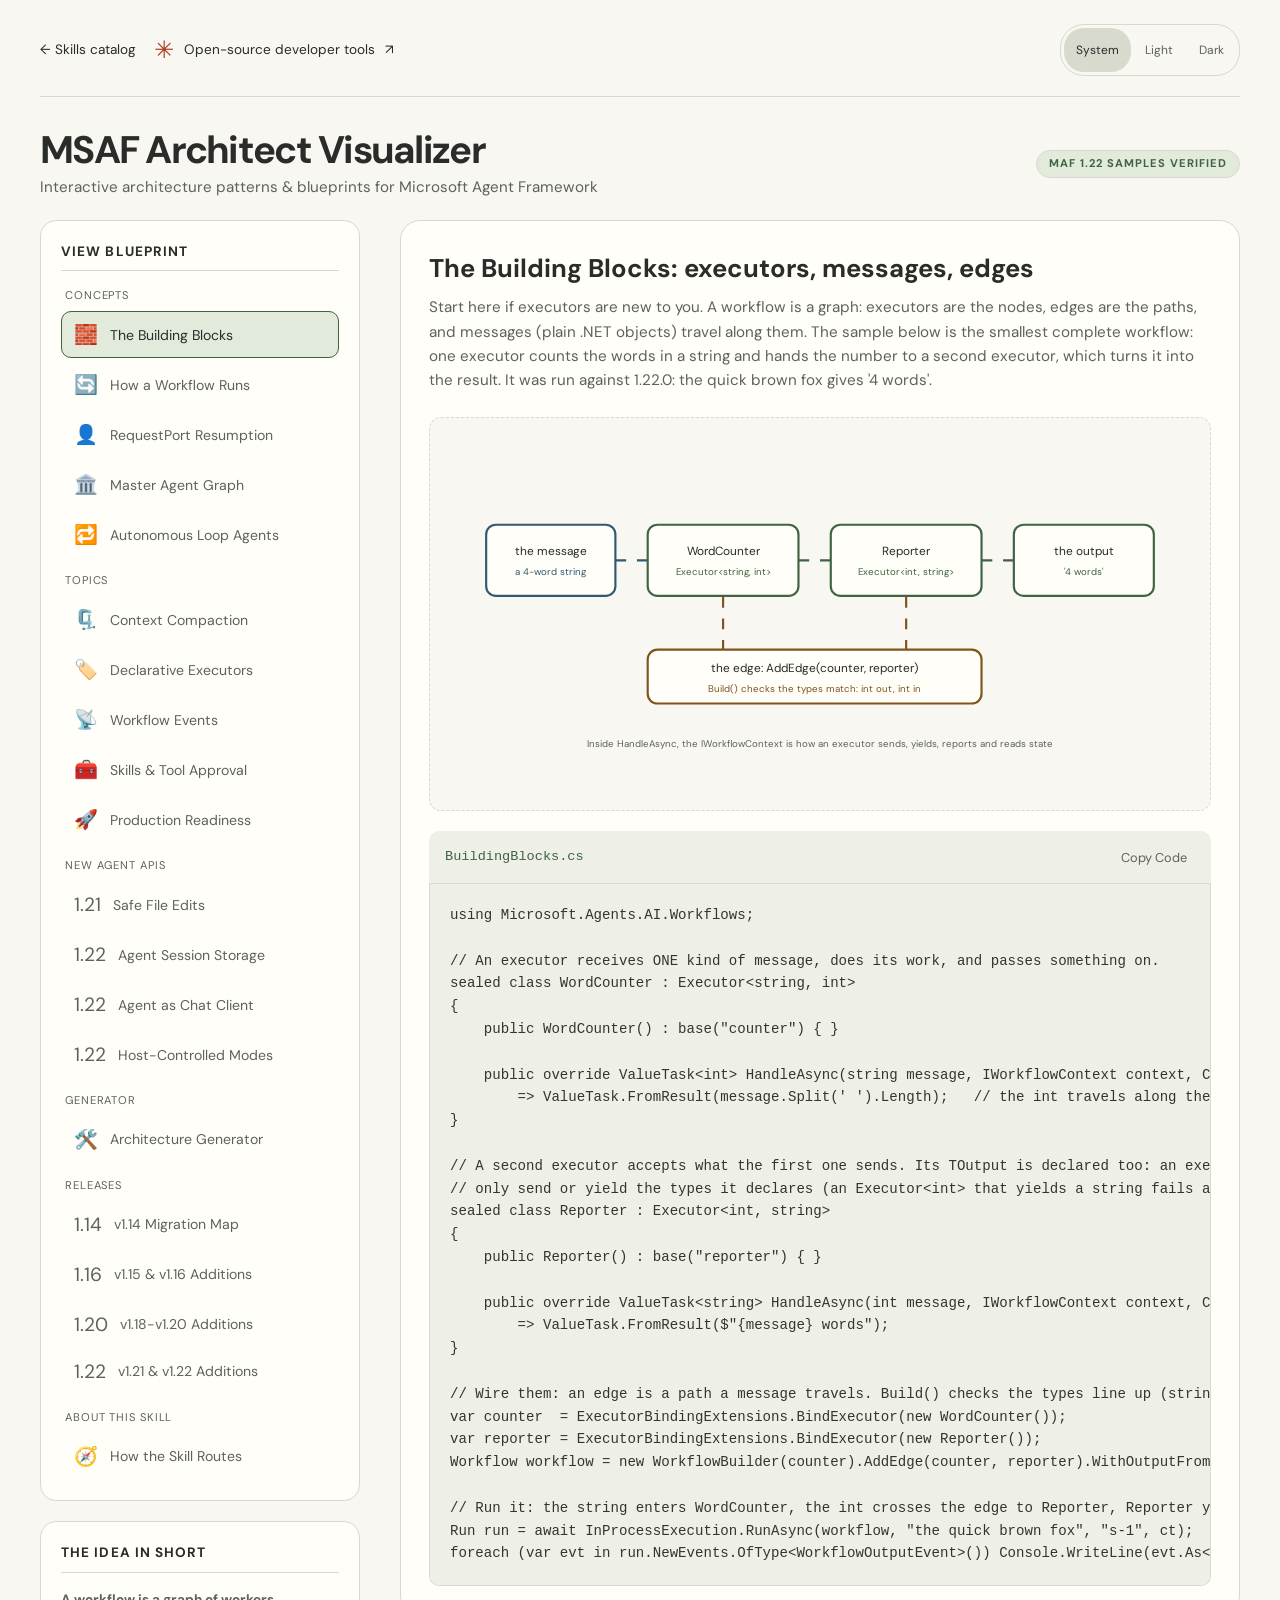
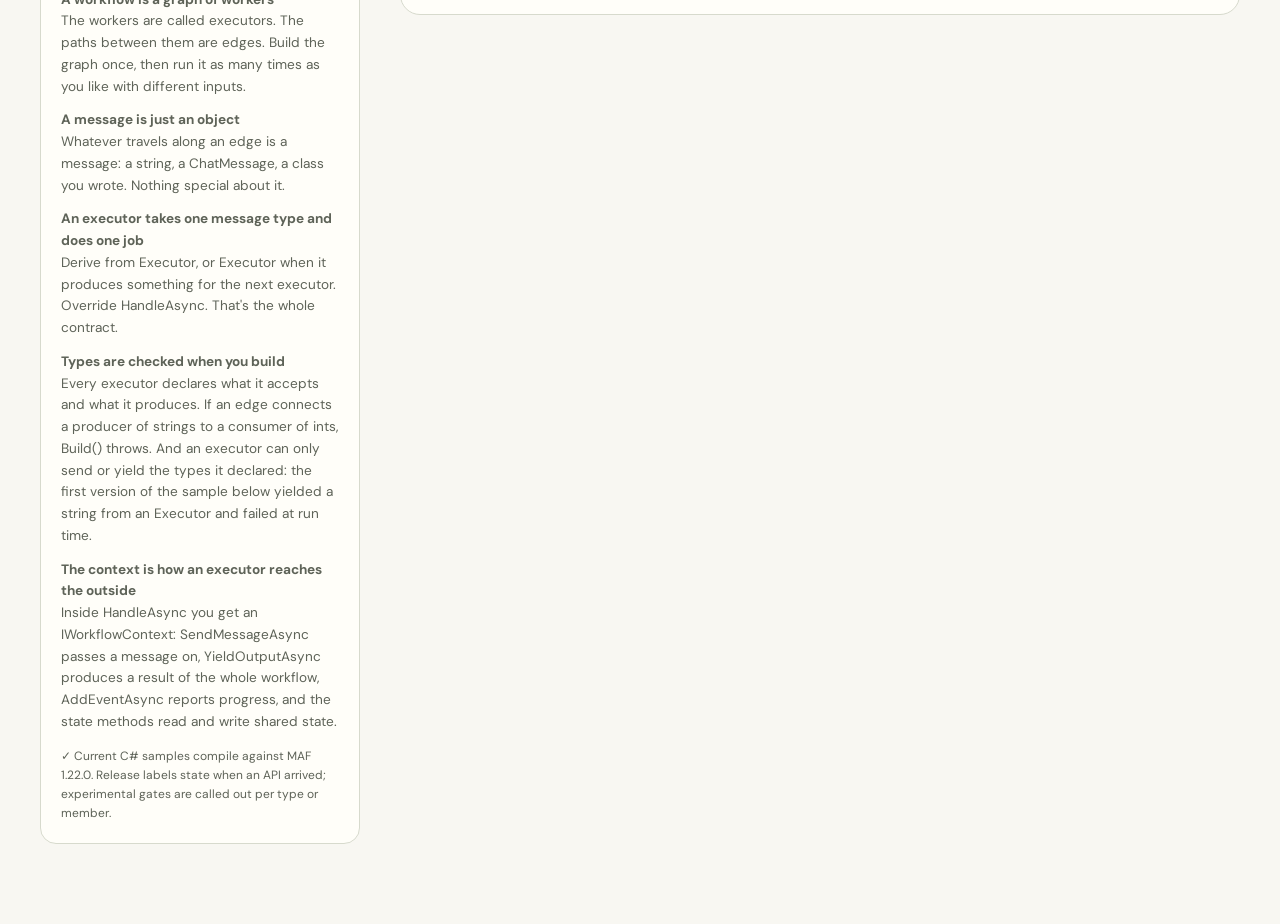
==== commit 39f847ba: "Improve navigation targets and visualizer keyboard access" ====
--- a/msaf-visualizer.html
+++ b/msaf-visualizer.html
@@ -2114,6 +2114,19 @@
                 setTimeout(generateBlueprint, 50);
             } else {
                 target.innerHTML = viewData.svg;
+                target.querySelectorAll('.node[onclick]').forEach(node => {
+                    node.setAttribute('role', 'button');
+                    node.setAttribute('tabindex', '0');
+                    if (!node.getAttribute('aria-label')) {
+                        node.setAttribute('aria-label', node.textContent.trim().replace(/\s+/g, ' '));
+                    }
+                    node.onkeydown = event => {
+                        if (event.key === 'Enter' || event.key === ' ') {
+                            event.preventDefault();
+                            node.dispatchEvent(new MouseEvent('click', { bubbles: true }));
+                        }
+                    };
+                });
                 document.getElementById('code-panel-title').textContent = viewData.file;
                 document.getElementById('code-content').textContent = viewData.code;
             }
--- a/site-theme.css
+++ b/site-theme.css
@@ -57,7 +57,7 @@
     font-size: .85rem;
 }
 .site-links { display: flex; flex-wrap: wrap; align-items: center; gap: 18px; }
-.site-nav a { color: var(--ink); text-decoration: none; padding-block: 8px; }
+.site-nav a { color: var(--ink); text-decoration: none; padding-block: 8px; min-height: 44px; display: inline-flex; align-items: center; }
 .site-nav a:hover { color: var(--coral); text-decoration: underline; text-underline-offset: 5px; }
 .site-nav .portfolio-link { display: inline-flex; align-items: center; gap: 10px; }
 .portfolio-mark { color: var(--coral); font-size: 1.5rem; line-height: 1; }
@@ -65,7 +65,7 @@
 .theme-picker[hidden] { display: none; }
 .theme-picker button {
     border: 0; border-radius: 20px; background: transparent; color: var(--muted);
-    font-size: .75rem; padding: 8px 12px; min-height: 34px; cursor: pointer;
+    font-size: .75rem; padding: 8px 12px; min-width: 44px; min-height: 44px; cursor: pointer;
 }
 .theme-picker button[aria-pressed='true'] { background: var(--line); color: var(--ink); }
 .theme-picker button:hover { color: var(--ink); }
